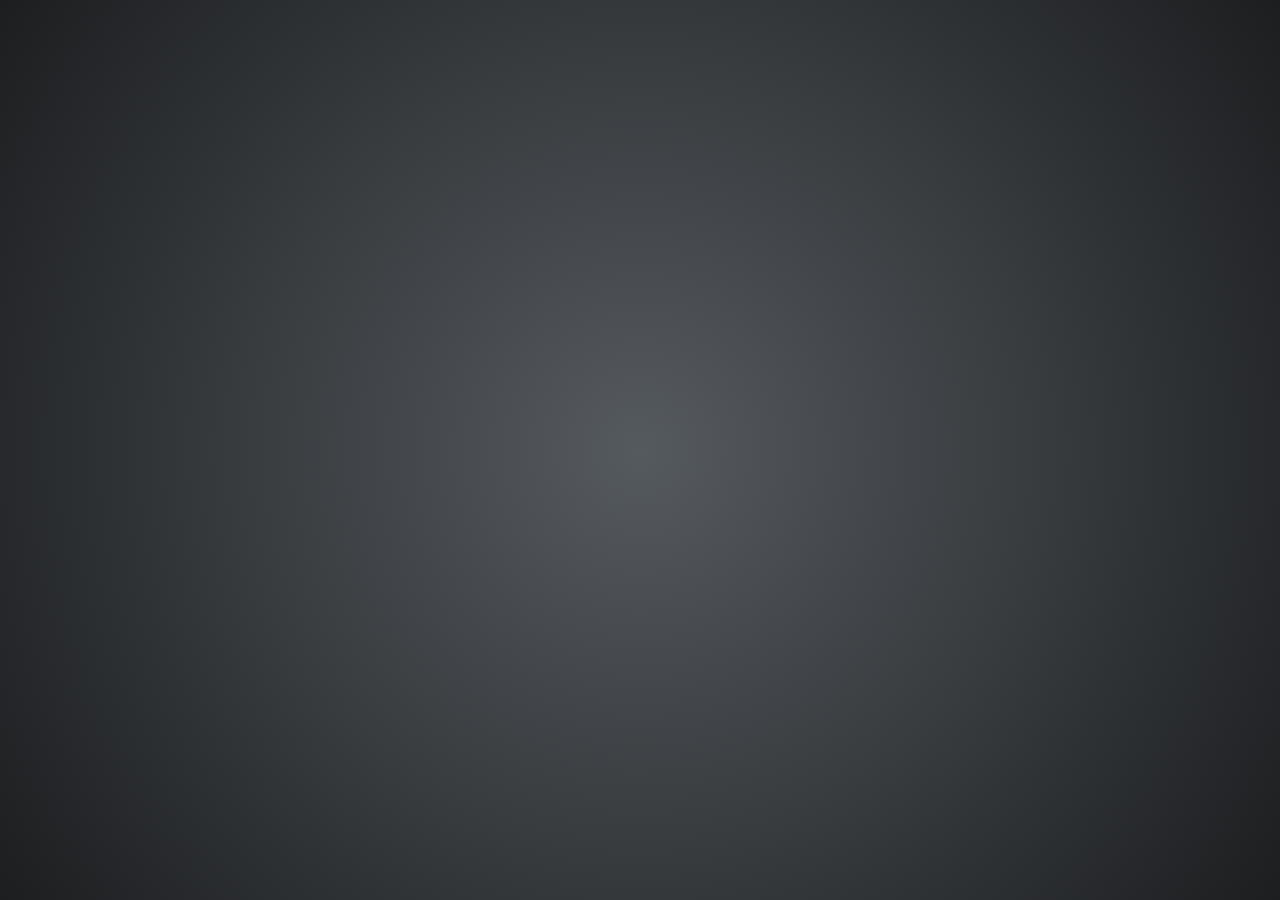
==== reveal.js/index_java.html @ 48ce727b "hands on" ====
<!doctype html>
<html lang="en">

	<head>
		<meta charset="utf-8">

		<title>reveal.js - The HTML Presentation Framework</title>

		<meta name="description" content="A framework for easily creating beautiful presentations using HTML">
		<meta name="author" content="Hakim El Hattab">

		<meta name="apple-mobile-web-app-capable" content="yes" />
		<meta name="apple-mobile-web-app-status-bar-style" content="black-translucent" />

		<meta name="viewport" content="width=device-width, initial-scale=1.0, maximum-scale=1.0, user-scalable=no, minimal-ui">

		<link rel="stylesheet" href="css/reveal.css">
		<link rel="stylesheet" href="css/theme/league.css" id="theme">

		<!-- Code syntax highlighting -->
		<link rel="stylesheet" href="lib/css/zenburn.css">

		<!-- Printing and PDF exports -->
		<script>
			var link = document.createElement( 'link' );
			link.rel = 'stylesheet';
			link.type = 'text/css';
			link.href = window.location.search.match( /print-pdf/gi ) ? 'css/print/pdf.css' : 'css/print/paper.css';
			document.getElementsByTagName( 'head' )[0].appendChild( link );
		</script>

		<!--[if lt IE 9]>
		<script src="lib/js/html5shiv.js"></script>
		<![endif]-->
	</head>

	<body>

		<div class="reveal">

			<!-- Any section element inside of this container is displayed as a slide -->
			<div class="slides">
				<section data-background="img/u7EGEeEmpR43e.gif">
                    <br />
                    <br />
                    <br />
                    <br />
                    <br />
                    <br />
                    <br />
                    <br />
					<h1>Hands on Kafka</h1>
                    <h3>Devoxx 2016</h3>
				</section>

				<section>
					<h2>Infrastructure</h2>
					<section data-background="img/lIk6BF7Vj9XcA.gif">
						<p>Préparons nous</p>
					</section>
					<section>
						<p>Copier l'install de Kafka sur votre machine depuis la clé fournie.</p>
					</section>
					<section>
						<p>Par la suite, les commandes exécutées supposent que vous êtes avec un terminal dans ce répertoire.</p>
					</section>
					<section>
						<p>Pensez à démarrer 5 à 6 sessions de terminal dans ce répertoire.</p>
					</section>
				</section>

				<section>
					<h2>Zookeeper</h2>
                    <section data-background="http://metrouk2.files.wordpress.com/2011/03/article-1299702341820-0057fc54000004b0-402932_636x389.jpg"></section>
					<section>
						<p>Zookeeper sert à la coordination de Kafka.</p>
					</section>
					<section>
						<p>Il faut donc le démarrer en premier.</p>
						<p>Pour les besoins de l'atelier, un seul noeud suffit.</p>
					</section>
					<section>
						<h3>Démarrons 1 noeud Zookeeper</h3>
						<pre><code class="hljs" data-trim>./bin/zookeeper-server-start.sh config/zookeeper.properties</code></pre>
					</section>
					<section>
						<h3>Testons</h3>
						<pre><code class="hljs" data-trim>
telnet 127.0.0.1 2181

Trying 127.0.0.1...
Connected to localhost.
Escape character is '^]'.
						</code></pre>
					</section>					
				</section>

				<section>
					<h2 style="color: #0d99a5">Kafka</h2>
                    <section data-background="https://alyoop2.files.wordpress.com/2015/01/kafka-bug.jpg">
                    </section>
					<section>
						<p>Ce sont ces noeuds qui vont gérer le stockage des messages et leur distribution.</p>
					</section>
					<section>
						<h3>Modification de la configuration du serveur</h3>
						<pre><code class="hljs" data-trim>						
//Changez la configuration par défaut avec 4 partitions
vi config/server.properties
...
num.partitions=4
...
						</code></pre>
					</section>
					<section>
						<h3>Création de deux fichiers de configuration</h3>
						<pre><code class="hljs" data-trim>
//Copiez le fichier dans deux fichiers séparés, un par broker
cp config/server.properties config/server-1.properties
cp config/server.properties config/server-2.properties
						</code></pre>
					</section>
					<section>
						<h3>Configuration du noeud 1</h3>
						<p>server-1.properties</p>
						<pre><code class="hljs" data-trim>
// Éditez le fichier config/server-1.properties pour changer son id,
// son port et son répertoire de travail
vi config/server-1.properties
...
broker.id=1
...
listeners=PLAINTEXT://:9092
...
log.dirs=/tmp/kafka-logs-1
...
zookeeper.connect=localhost:2181
...
						</code></pre>
					</section>
					<section>
						<h3>Configuration du noeud 2</h3>
						<p>server-2.properties</p>
						<pre><code class="hljs" data-trim>
//Éditez le fichier config/server-2.properties pour changer son id,
//son port et son répertoire de travail
vi config/server-2.properties
...
broker.id=2
...
listeners=PLAINTEXT://:9093
...
log.dirs=/tmp/kafka-logs-2
...
zookeeper.connect=localhost:2181
...
						</code></pre>
					</section>
					<section>
						<h3>Démarrons les deux noeuds</h3>
						<pre><code class="hljs" data-trim>
//Broker 1
//Lancez le noeud
./bin/kafka-server-start.sh config/server-1.properties
							
...

//Broker 2
//Lancez le noeud
./bin/kafka-server-start.sh config/server-2.properties
						</code></pre>
					</section>
					<section>
						<h3>Testons</h3>
						<pre><code class="hljs" data-trim>
//Connectez vous à Zookeper
./bin/zookeeper-shell.sh 127.0.0.1:2181

//Vérifiez les ids des brokers
ls /brokers/ids

//Vérifiez le port du broker1
get /brokers/ids/1

//Vérifiez le port du broker2
get /brokers/ids/2
						</code></pre>
					</section>
				</section>

				<section>
					<h2>Kafka CLI</h2>
                    <section data-background="https://i.imgur.com/hw9cmbg.png"></section>
					<section>
						<p>Nous allons créer un topic pour cet atelier. Il sera répliqué deux fois avec 4 partitions.</p>
					</section>
					<section>
						<h3>Création du topic 'devoxx'</h3>
						<pre><code class="hljs" data-trim>
./bin/kafka-topics.sh --create --topic devoxx \
--partition 4 --replication-factor 2 --zookeeper 127.0.0.1:2181
						</code></pre>
					</section>
					<section>
						<p>Vous remarquerez que nous ne discutons pas directement avec Kafka mais seulement avec Zookeeper.</p>
						<p>Kafka est par nature distribué, chaque broker surveille Zookeeper. L'ensemble se coordonne ensuite pour avec un état cohérent.</p>
					</section>
					<section>
						<h3>Vérification</h3>
						<pre><code class="hljs" data-trim>
./bin/kafka-topics.sh --describe  --topic devoxx --zookeeper 127.0.0.1:2181

Topic:devoxx  PartitionCount:4  ReplicationFactor:2 Configs:
  Topic: devoxx	Partition: 0  Leader: 1	Replicas: 1,2  Isr: 1,2
  Topic: devoxx	Partition: 1  Leader: 2	Replicas: 2,1  Isr: 2,1
  Topic: devoxx	Partition: 2  Leader: 1	Replicas: 1,2  Isr: 1,2
  Topic: devoxx	Partition: 3  Leader: 2	Replicas: 2,1  Isr: 2,1
						</code></pre>
						<p>Dans ce cas, les partitions 0 et 2 sont gérées par le broker 1, 1 et 3 par le broker 2.</p>
						<p>Toutes les partitions ont des replicas "In sync" dans les deux brokers.</p>
					</section>
					<section>
						<h3>Lancement d'un consommateur</h3>
						<pre><code class="hljs" data-trim>
./bin/kafka-console-consumer.sh --topic devoxx --zookeeper 127.0.0.1:2181
						</code></pre>
						<p>Rien ne se passe pour l'instant car il n'y a pas de production de données.</p>
					</section>
                    <section>
                        <h3>Lancement d'un producteur</h3>
						<pre><code class="hljs" data-trim>
./bin/kafka-console-producer.sh --topic devoxx --broker-list 127.0.0.1:9092,127.0.0.1:9093
                        </code></pre>
                        <p>Vous remarquerez cette fois que nous avons donné en paramètre la liste des brokers et pas de zookeeper.</p>
                    </section>
                    <section>
                        <p>Saississez des messages séparés par ENTER. Ils doivent apparaître dans la session du consommateur.</p>
                    </section>
                    <section>
                        <h3>Stockage des données</h3>
                        <pre><code class="hljs" data-trim>
ls -l /tmp/kafka-logs-1 /tmp/kafka-logs-2
                            
/tmp/kafka-logs-1:
total 16
.
..
devoxx-0
devoxx-1
devoxx-2
devoxx-3

/tmp/kafka-logs-2:
total 16
.
..
devoxx-0
devoxx-1
devoxx-2
devoxx-3
                        </code></pre>
                    </section>
                    <section>
                        <h3>Stockage des données</h3>
                        <pre><code class="hljs" data-trim>
ls -l /tmp/kafka-logs-*/devoxx-*/*
                            
/tmp/kafka-logs-1/devoxx-1/00000000000000000000.index
/tmp/kafka-logs-1/devoxx-1/00000000000000000000.log
/tmp/kafka-logs-1/devoxx-3/00000000000000000000.index
/tmp/kafka-logs-1/devoxx-3/00000000000000000000.log
/tmp/kafka-logs-2/devoxx-0/00000000000000000000.index
/tmp/kafka-logs-2/devoxx-0/00000000000000000000.log
/tmp/kafka-logs-2/devoxx-2/00000000000000000000.index
/tmp/kafka-logs-2/devoxx-2/00000000000000000000.log
                        </code></pre>
                        <p>Dans chaque partition, un fichier a été créé pour indexer les données et les stocker.</p>
                    </section>
                    <section>
                        <pre><code class="hljs" data-trim>
cat /tmp/kafka-logs-*/devoxx-*/*.log
p_N����Bonjour devoxxp_N����Bonjour devoxxp_N����Bonjour devoxx�������phae�[^<����ahize%
                        </code></pre>
                        <p>Enfin, à l'intérieur des fichiers .log (segments) se trouvent les messages.</p>
                    </section>
				</section>
                
                <section>
                    <h2>STEP_1</h2>
                    <h3>Codons un producteur</h3>
                    <section data-background="http://i.giphy.com/ZPFQVis9WAAcE.gif"></section>
                    <section>
                        <p>Nous allons maintenant créer un producteur de données avec du code et l'API 0.9.1.X de Kafka.</p>
                    </section>
                    <section>
                        <p>Écrire dans Kafka consiste à :
                            <ol>
                            <li>Configurer et instancier un <i>KafkaProducer</i></li>
                            <li>Créer des messages de type <i>ProducerRecord</i></li>
                            <li>Les envoyer à l'aide du <i>KafkaProducer</i> dans le topic Kafka</li>
                            </ol>
                        </p>
                    </section>
                    <section>
                        <p>Pour se faire, vous allez devoir suivre les 4 TODOs de la classes <i>fr.xebia.devoxx.kafka.JavaProducer</i> en suivant les étapes décrites si dessous.</p>
                        <p>Cette classe est une classe exécutable que vous pouvez lancer depuis Eclipse ou IntelliJ.</p>
                    </section>
                </section>
                
                
                <section data-background-video="http://i.imgur.com/zNJ4r1g.gifv">
                    <h2>STEP_1_1</h2>
                    <h3>Instanciation d'un KafkaProducer</h3>
                    <section></section>
                    <section>
                        <p>Instancier un <i>org.apache.kafka.clients.producer.KafkaProducer&lt;K, V&gt;</i> dans la méthode <i>createKafkaProducer</i>.</p>
                    </section>
                    <section>
                        <p>Un producer a besoin d'une Map de propriétés</p>
                    </section>
                    <section>
                        <p>Les 3 propriétés obligatoires sont : </p>
                    </section>
                    <section>
                        <p><i>bootstrap.servers</i></p>
                        <p>Liste de host:port, séparés par des virgules, pour se connecter aux brokers Kafka. Pas besoin, de mettre la liste complète des brokers. Néanmoins c'est une bonne pratique d'en mettre au moins deux pour que votre producer soit tolérant à la panne d'un broker.</p>
                    </section>
                    <section>                        
                        <p><i>key.serializer</i> / <i>value.serializer</i></p>
                        <p>Les brokers Kafka manipulent les clés et valeurs des messages sous forme de byte arrays.</p>
                        <p>Mettre comme valeur le nom complet d'un classe qui implémente l'interface <i>org.apache.kafka.common.serialization.Serializer</i>.<p>
                    </section>
                    <section>
                        <p>Le producer utilisera cette classe pour "serialiser" les objets java des clés et valeurs des messages sous forme de byte arrays.</p>
                        <p>Dans cet exercice nous manipulerons des messages avec des clés et des valeurs de types String.</p>
                        <p>N.B. : key.serializer est obligatoire même si on envoie des messages sans clés.</p>
                    </section>
                    <section>
                        <h4>Implémentez la section 1_1</h4>
                    </section>
                    <section>
                        <h4>Solution</h4>
                    </section>
                    <section>
                        <pre><code class="hljs" data-trim>
Map&lt;String, Object&gt; props = new HashMap&lt;&gt;();
props.put("bootstrap.servers", "localhost:9092,localhost:9093");
props.put("value.serializer", "org.apache.kafka.common.serialization.StringSerializer");
props.put("key.serializer", "org.apache.kafka.common.serialization.StringSerializer");

return new KafkaProducer&lt;&gt;(props);
                        </code></pre>
                    </section>
                </section>
                
                
                <section>
                    <h2>STEP_1_2</h2>
                    <h3>Écriture dans le topic</h3>
                    <section></section>
                    <section>
                        <p>Explorez l'API de <i>KafkaProducer</i> et <i>ProducerRecord</i> et envoyez un message (<i>ProducerRecord&lt;K, V&gt;</i>) sur le topic <i>devoxx</i>.</p>
                    </section>
                    <section>
                        <p>Vous trouverez une méthode <i>produceData</i> qui produit un message avec le timestamp + la charge moyenne de votre machine.</p>
                    </section>
                    <section>
                        <p>Dans la boucle infinie de la méthode <i>main</i> du JavaProducer : créer un <i>ProducerRecord&lt;String, String&gt;</i> possédant uniquement une valeur (pas de clé) générée à l'aide de la méthode <i>produceData</i></p>
                        <p>Appeler ensuite la méthode <i>fireAndForget</i> en passant en paramètres le <i>KafkaProducer</i> et le <i>ProducerRecord</i>.</p>
                    </section>
                    <section>
                        <p>Dans la méthode <i>fireAndForget</i> du JavaProducer : envoyer le message aux brokers Kafka de manière asynchrone et sans callback.</p>
                    </section>
                    <section>
                        <h4>Implémentez la section 1_2</h4>
                    </section>
                    <section>
                        <h4>Solution</h4>
                    </section>
                    <section>
                        <pre><code class="hljs" data-trim>
public static void main(String[] args) throws ExecutionException, InterruptedException {
    // instanciation du KafkaProducer
    KafkaProducer&lt;String, String&gt; producer = createKafkaProducer();

    // écriture
    while (true) {
        // TODO 1_2
        String message = produceData();
        ProducerRecord&lt;String, String&gt; record = new ProducerRecord<>("devoxx", message);
        fireAndForget(producer, record);
        Thread.sleep(1000);
    }
}</code></pre>
                    </section>
                    <section>
                        <pre><code class="hljs" data-trim>
private static void fireAndForget(KafkaProducer&lt;String, String&gt; producer, ProducerRecord&lt;String, String&gt; record) {
    // TODO 1_2
    try {
        producer.send(record);
    } catch (Exception e) {
        // only catch exception before sending message
        e.printStackTrace();
    }
}</code></pre>
                    </section>
                    <section>
                        <p>Vous pouvez lancer la classe JavaProducer</p>
                    </section>
                    <section>
                        <p>Vérifier que le kafka-console-consumer lancé dans l'exercice précédent reçoit bien les messages envoyés par notre JavaProducer</p>
                        <pre><code class="hljs" data-trim>
2015-10-20T16:11:17.412Z: avg_load: 2.81005859375
2015-10-20T16:11:18.934Z: avg_load: 2.81005859375
2015-10-20T16:11:19.939Z: avg_load: 2.81005859375
2015-10-20T16:11:20.946Z: avg_load: 2.6650390625
2015-10-20T16:11:21.951Z: avg_load: 2.6650390625
                        </code></pre>
                    </section>
                    <section>
                        <p>Dans la boucle infinie de la méthode <i>main</i>, <i>Thread.sleep(1000)</i> est juste là pour ne pas saturer le système. Essayer de changer sa valeur pour voir la différence sur la charge sur votre système.</p>
                    </section>
                </section>

                <section>
                    <h2>STEP_1_3</h2>
                    <h3>Écriture synchrone</h3>
                    <section></section>
                    <section>
                        <p>La méthode send du <i>KafkaProducer</i> renvoit une Future</p>
                    </section>
                    <section>
                        <p>Dans la boucle infinie de la méthode <i>main</i> du JavaProducer : Modifier l'appel à <i>fireAndForget</i> par un appel à <i>sendSynchronously</i></p>
                    </section>
                    <section>
                        <p>Dans la méthode <i>sendSynchronously</i> du JavaProducer : envoyer le message aux brokers Kafka de manière synchrone en bloquant sur la future à l'aide de la méthode <i>get()</i>.</p>
                    </section>
                    <section>
                        <h4>Implémentez la section 1_3</h4>
                    </section>
                    <section>
                        <h4>Solution</h4>
                    </section>
                    <section>
                        <pre><code class="hljs" data-trim>
private static void sendSynchronously(KafkaProducer&lt;String, String&gt; producer, ProducerRecord&lt;String, String&gt; record) {
    // TODO 1_3
    try {
        producer.send(record).get();
    } catch (Exception e) {
        // catch all exceptions
        e.printStackTrace();
    }
}</code></pre>
                    </section>
                </section>

                <section>
                    <h2>STEP_1_4</h2>
                    <h3>Écriture asynchrone</h3>
                    <section></section>
                    <section>
                        <p>Il est possible d'envoyer des messages auxx brokers Kafka de manière asynchrone et d'impléménter une méthode de callback qui sera appelée lorsque les brokers Kafka se seront acquitté de l'écriture du message.</p>
                    </section>
                    <section>
                        <p>Dans la boucle infinie de la méthode <i>main</i> du <i>JavaProducer</i> : Modifier l'appel à <i>sendSynchronously</i> par un appel à <i>sendAsynchronously</i></p>
                    </section>
                    <section>
                        <p>Ecrire une classe <i>DemoProducerCallback</i> qui implémente l'interface <i>org.apache.kafka.clients.producer.Callback</i>.</p>
                    </section>
                    <section>
                        <p>Dans cette classe vous devrez implémenter la méthode <i>onCompletion</i> qui possède deux arguments : </p>
                        <p><i>RecordMetadata recordMetadata</i> qui renvoie des informations sur le message en cas de succès</p>
                        <p><i>Exception e</i> qui sera non null en cas d'erreur</p>
                    </section>
                    <section>
                        <p>Afficher simplement la stacktrace en cas d'erreur</p>
                        <p>Afficher dans la console les informations que vous jugerez pertinentes en cas de succès (offset, partition, topic...)</p>
                    </section>
                    <section>
                        <p>Dans la méthode <i>sendAsynchronously</i> du <i>JavaProducer</i> : envoyer le message aux brokers Kafka de manière asynchrone en passant en paramètre une instance de <i>DemoProducerCallback</i>.</p>
                    </section>
                    <section>
                        <h4>Implémentez la section 1_4</h4>
                    </section>
                    <section>
                        <h4>Solution</h4>
                    </section>
                    <section>
                        <pre><code class="hljs" data-trim>
// TODO 1_4
private static class DemoProducerCallback implements Callback {
    @Override
    public void onCompletion(RecordMetadata recordMetadata, Exception e) {
        if (e != null) {
            // catch message send
            e.printStackTrace();
        } else if (recordMetadata != null) {
            System.out.printf("message %d sent to partition %d of topic %s%n",
            recordMetadata.offset(), recordMetadata.partition(), recordMetadata.topic());
        }
    }
}</code></pre>
                    </section>
                    <section>
                        <pre><code class="hljs" data-trim>
private static void sendAsynchronously(KafkaProducer&lt;String, String&gt; producer, ProducerRecord&lt;String, String&gt; record) {
    // TODO 1_4
    try {
        producer.send(record, new DemoProducerCallback());
    } catch (Exception e) {
        // only catch exception before sending message
        e.printStackTrace();
    }
}</code></pre>
                    </section>
                    <section>
                        <h4>OU</h4>
                    </section>
                    <section>
                        <pre><code class="hljs" data-trim>
private static void sendAsynchronously(KafkaProducer&lt;String, String&gt; producer, ProducerRecord&lt;String, String&gt; record) {
    // TODO 1_4
    producer.send(record,
    (recordMetadata, e) -> {
        if (e != null) {
            e.printStackTrace();
        } else {
            System.out.printf("message %d sent to partition %d of topic %s%n",
            recordMetadata.offset(), recordMetadata.partition(), recordMetadata.topic());
        }
    });
}</code></pre>
                    </section>
                </section>

                
                
                
                <section>
                    <h2>STEP_2</h2>
                    <h3>Codons un consommateur</h3>
                    <section data-background="http://i.giphy.com/SFRhYgSElTfvG.gif"></section>
                    <section>
                        <p>En suivant la même démarche, nous allons coder un consommateur Kafka à l'aide de la nouvelle API introduite avec la version 0.9.</p>
                    </section>
                    <section>
                        <p>Cette fois, nous allons travailler sur la classe <i>fr.xebia.devoxx.kafka.JavaConsumer</i>.</p>
                    </section>
                    <section>
                        <p>Lire avec ce consommateur depuis Kafka consiste à :
                        <ol>
                            <li>Configurer et instancier un <i>KafkaConsumer</i></li>
                            <li>Abonner ce producer à un(ou des) topic(s)</li>
                            <li>Obtenir des messages de type <i>ConsumerRecords</i> de ce topic</li>
                            <li>Persister les offsets des partitions du topic consommées</li>
                        </ol>
                        </p>
                    </section>
                    <section>
                        <p>Pour se faire, vous allez devoir suivre les 6 TODOs de la classes <i>fr.xebia.devoxx.kafka.JavaConsumer</i> en suivant les étapes décrites si dessous.</p>
                        <p>Cette classe est une classe exécutable que vous pouvez lancer depuis Eclipse ou IntelliJ.</p>
                    </section>
                </section>
                
                
                <section>
                    <h2>STEP_2_1</h2>
                    <h3>Instanciation d'un KafkaConsumer</h3>
                    <section></section>
                    <section>
                        <p>Instancier un <i>org.apache.kafka.clients.consumer.KafkaConsumer&lt;K, V&gt;</i> dans la méthode <i>createKafkaConsumer</i>.</p>
                    </section>
                    <section>
                        <p>Un consumer a besoin d'une Map de propriétés</p>
                    </section>
                    <section>
                        <p>Les 4 propriétés obligatoires sont : </p>
                    </section>
                    <section>
                        <p><i>bootstrap.servers</i></p>
                        <p>Liste de host:port, séparés par des virgules, pour se connecter aux brokers Kafka. Pas besoin, de mettre la liste complète des brokers. Néanmoins c'est une bonne pratique d'en mettre au moins deux pour que votre producer soit tolérant à la panne d'un broker.</p>

                        <p><i>group.id</i></p>
                        <p>L'identifiant du groupe de consommation auquel appartient ce consumer. Mettre une string arbitraire.</p>
                    </section>
                    <section>
                        <p><i>key.deserializer</i> / <i>value.deserializer</i></p>
                        <p>Les brokers Kafka manipulent les clés et valeurs des messages sous forme de byte arrays.</p>
                        <p>Mettre comme valeur le nom complet d'un classe qui implémente l'interface <i>org.apache.kafka.common.serialization.Deserializer</i>.<p>
                    </section>
                    <section>
                        <p>Le consumer utilisera cette classe pour "deserialiser" les byte arrays des clés et valeurs des messages en objets java.</p>
                        <p>Dans cet exercice nous manipulerons des messages avec des clés et des valeurs de types String.</p>
                    </section>
                    <section>
                        <h4>Implémentez la section 2_1</h4>
                    </section>
                    <section>
                        <h4>Solution</h4>
                    </section>
                    <section>
                        <pre><code class="hljs" data-trim>
private static KafkaConsumer&lt;String, String&gt; createKafkaConsumer() {
    // TODO 2_1
    Map&lt;String, Object&gt; props = new HashMap<>();
    // required properties


    props.put("bootstrap.servers", "localhost:9092,localhost:9093");
    props.put("group.id", "whatever");
    props.put("key.deserializer", "org.apache.kafka.common.serialization.StringDeserializer");
    props.put("value.deserializer", "org.apache.kafka.common.serialization.StringDeserializer");

    return new KafkaConsumer<>(props);
}</code></pre>
                    </section>
                </section>
                
                
                <section>
                    <h2>STEP_2_2</h2>
                    <h3>Abonnement au topic et consommation</h3>
                    <section></section>
                    <section>
                        <p>Juste avant la boucle infinie de la méthode <i>main</i></p>
                        <p>Abonner le consumer au topic devoxx à l'aide de la méthode <i>subcribe</i>.</p>
                    </section>
                    <section>
                        <p>Dans la boucle infinie : </p>
                        <p>Récupérer les messages du topic devoxx à l'aide la méthode <i>poll</i>.</p>
                    </section>
                    <section>
                        <p>poll() retourne une collection de <i>ConsumerRecord</i>.</p>
                        <p>Chaque record contient le topic du message, la partition d'où provient le message, l'offset du message dans cette partition, et bien sur la clé et la valeur du message.</p>
                        <p>Itérer sur ces messages pour les afficher à l'aide de la méthode <i>display</i> codée pour vous.</p>
                    </section>
                    <section>
                        <p>poll() prend en paramètre un en entier représentant un timeout en millisecondes.</p>
                        <p>Ceci indique le temps maximum qu'il faudra à l'appel à cette méthode pour renvoyer un résultat, avec ou sans données.</p>
                    </section>
                    <section>
                        <h4>Implémentez la section 2_2</h4>
                    </section>
                    <section>
                        <h4>Solution</h4>
                    </section>
                    <section>
                        <pre><code class="hljs" data-trim>
public static void main(String[] args) {
    //configuration d'un consumer
    KafkaConsumer&lt;String, String&gt; consumer = createKafkaConsumer();

    // TODO 2_2
    consumer.subscribe(Collections.singletonList("devoxx"));
    try {
        while (true) {
            ConsumerRecords&lt;String, String&gt; consumerRecords = consumer.poll(100);
            for (ConsumerRecord&lt;String, String&gt; consumerRecord : consumerRecords) {
                display(consumerRecord);
            }
        }
    } finally {
        consumer.close();
    }
}</code></pre>
                    </section>
                </section>


                <section>
                    <h2>STEP_2_3</h2>
                    <h3>Auto commit</h3>
                    <section></section>
                    <section>
                        <p>Par defaut un KafkaConsumer va commiter automatiquement les offsets des messages pour chaque partitions consommées</p>
                    </section>
                    <section>
                        <p>Ajouter au properties utilisées lors de la création du KafkaConsumer</p>
                        <p><i>enable.auto.commit</i></p>
                        <p>Indique si le consumer va commiter automatiquement les offsets des messages</p>
                        <p>true par défaut</p>
                    </section>
                    <section>
                        <p><i>auto.commit.interval.ms</i></p>
                        <p>La fréquence de commit en millisecondes. Si auto commit est à true</p>
                        <p>5000 par défaut</p>
                    </section>
                    <section>
                        <p><i>auto.offset.reset</i></p>
                        <p>
                            Controle le comportement du consumer lorsqu'il commence à lire les messages d'une partition pour laquelle il n'a pas encore commité d'offset :
                        <ul>
                            <li><i>earliest</i> : consomme les messages depuis le début</li>
                            <li><i>latest</i> : consomme uniquement les nouveaux messages</li>
                            <li><i>none</i> : exception si il n'y pas d'offset commité pour ce groupe de consommation</li>
                        </ul>
                        </p>
                    </section>
                    <section>
                        <h4>Solution</h4>
                    </section>
                    <section>
                        <pre><code class="hljs" data-trim>
private static KafkaConsumer&lt;String, String&gt; createKafkaConsumer() {
    // TODO 2_1
    Map&lt;String, Object&gt; props = new HashMap<>();
    // required properties


    props.put("bootstrap.servers", "localhost:9092,localhost:9093");
    props.put("group.id", "test2");
    props.put("key.deserializer", "org.apache.kafka.common.serialization.StringDeserializer");
    props.put("value.deserializer", "org.apache.kafka.common.serialization.StringDeserializer");

    // optional properties

    // This parameter controls whether the consumer will commit offsets automatically
    props.put("enable.auto.commit", "true");

    // The frequency in milliseconds that the consumer offsets are auto-committed to Kafka if enable.auto.commit is set to true.
    props.put("auto.commit.interval.ms", "5000");

    // This property controls the behavior of the consumer when it starts reading a partition
    // for which it doesn’t have a committed offset or if the committed offset it has is invalid
    // earliest : automatically reset the offset to the earliest offset
    // latest : automatically reset the offset to the latest offset
    // none : throw exception to the consumer if no previous offset is found for the consumer's group
    props.put("auto.offset.reset", "latest");

    // Will be used by the brokers to identify messages sent from the client. It is used in logging, metrics and for quotas.
    props.put("client.id", "");

    return new KafkaConsumer<>(props);
}</code></pre>
                    </section>
                    <section>
                        <p>À ce stage, vous pouvez lancer la classe <i>fr.xebia.devoxx.kafka.JavaConsumer</i> et voir les messages envoyés par le producer.</p>
                        <p>Vous pouvez donc fermer le consommateur en CLI.</p>
                    </section>
                    <section>
                        <p>Kafka agit comme un broker de messages.</p>
                        <p>Arrêtez le consommateur quelques secondes, relancer le, vous verrez alors que le consommateur reprend depuis le dernier offest commité.</p>
                    </section>
                </section>

                <section>
                    <h2>STEP_2_4</h2>
                    <h3>Commit manuel synchrone</h3>
                    <section></section>
                    <section>
                        <p>Modifier la properties enable.auto.commit à false</p>
                    </section>
                    <section>
                        <p>Dans la boucle infinie, après l'affichage des messages renvoyés par la méthode <i>poll</i> :</p>
                        <p>appler la méthode <i>manualCommit</i></p>
                    </section>
                    <section>
                        <p>Dans la méthode <i>manualCommit</i></p>
                        <p>Commiter les offsets des partitions consommées de manière synchrone en appelant la méthode <i>commitSync</i> du consumer.</p>
                    </section>
                    <section>
                        <h4>Implémentez la section 2_4</h4>
                    </section>
                    <section>
                        <h4>Solution</h4>
                    </section>
                    <section>
                        <pre><code class="hljs" data-trim>
private static void manualCommit(KafkaConsumer&lt;String, String&gt; consumer) {
    // TODO 2_4
    try {
        consumer.commitSync();
    } catch (CommitFailedException e) {
        e.printStackTrace();
    }
}</code></pre>
                    </section>
                </section>

                <section>
                    <h2>STEP_2_5</h2>
                    <h3>Commit manuel asynchrone</h3>
                    <section></section>
                    <section>
                        <p>Dans la boucle infinie, après l'affichage des messages renvoyés par la méthode <i>poll</i> :</p>
                        <p>appler la méthode <i>manualAsynchronousCommit</i></p>
                    </section>
                    <section>
                        <p>Dans la méthode <i>manualAsynchronousCommit</i></p>
                        <p>Commiter les offsets des partitions consommées de manière asynchrone en appelant la méthode <i>commitAsync</i> du consumer.</p>
                    </section>
                    <section>
                        <p>Passer en paramètre de la méthode <i>commitAsync</i> une lambda implémentant l'inteface <i>org.apache.kafka.clients.consumer.OffsetCommitCallback</i></p>
                    </section>
                    <section>
                        <p>Dans cette classe/lambda vous devrez implémenter la méthode <i>onComplete</i> qui possède deux arguments : </p>
                        <p><i>Map&lt;TopicPartition, OffsetAndMetadata&gt; offsets</i> qui renvoie des informations sur les offsets par partition en cas de succès</p>
                        <p><i>Exception e</i> qui sera non null en cas d'erreur</p>
                    </section>
                    <section>
                        <p>Afficher simplement la stacktrace en cas d'erreur</p>
                        <p>Afficher dans la console les informations que vous jugerez pertinentes en cas de succès (offset, partition, topic...)</p>
                    </section>
                    <section>
                        <h4>Implémentez la section 2_5</h4>
                    </section>
                    <section>
                        <h4>Solution</h4>
                    </section>
                    <section>
                        <pre><code class="hljs" data-trim>
private static void manualAsynchronousCommit(KafkaConsumer&lt;String, String&gt; consumer) {
    // TODO 2_5
    consumer.commitAsync((offsets, exception) -> {
        if (exception != null) {
            exception.printStackTrace();
        } else if (offsets != null) {
            offsets.entrySet().stream().forEach(
                entry -> {
                    TopicPartition topicPartition = entry.getKey();
                    OffsetAndMetadata offsetAndMetadata = entry.getValue();
                    System.out.printf("commited offset %d for partition %d of topic %s%n",
                    offsetAndMetadata.offset(), topicPartition.partition(), topicPartition.topic());
                }
            );
        }
    });
}</code></pre>
                    </section>
                </section>

                <section>
                    <h2>STEP_2_6</h2>
                    <h3>Consumer Group Rebalance</h3>
                    <section></section>
                    <section>
                        <p>Il est possible de passer un argument supplémentaire à la méthode <i>subscribe</i> du consumer pour executer du code lorqu'un consumer se voit assigner ou revoquer une partition</p>
                    </section>
                    <section>
                        <p>Créer une classe statique privée dans <i>JavaConsumer</i> implémentant l'interface <i>org.apache.kafka.clients.consumer.ConsumerRebalanceListener</i></p>
                        <p>Dans la méthode <i>onPartitionsAssigned</i> afficher dans la console les partitions assignées</p>
                        <p>Dans la méthode <i>onPartitionsRevoked</i> afficher dans la console les partitions revoquées</p>
                    </section>
                    <section>
                        <p>Modifier l'appel à la méthode <i>subscribe</i> dans le <i>main</i> pour passer en second argument une instance de cette classe.</p>
                    </section>
                    <section>
                        <h4>Implémentez la section 2_6</h4>
                    </section>
                    <section>
                        <h4>Solution</h4>
                    </section>
                    <section>
                        <pre><code class="hljs" data-trim>
// TODO 2_6
private static class HandleRebalance implements ConsumerRebalanceListener {
    public void onPartitionsAssigned(Collection&lt;TopicPartition&gt; partitions) {
        partitions.stream().forEach(
            topicPartition ->
            System.out.printf("Assigned partition %d of topic %s%n",
            topicPartition.partition(), topicPartition.topic())
        );
    }

    public void onPartitionsRevoked(Collection&lt;TopicPartition&gt; partitions) {
        partitions.stream().forEach(
            topicPartition ->
            System.out.printf("Revoked partition %d of topic %s%n",
            topicPartition.partition(), topicPartition.topic())
        );
    }
}</code></pre>
                    </section>
                    <section>
                        <p>Lancer un consumer -> il se voit attribuer les 4 partitions du topic</p>
                    </section>
                    <section>
                        <p>Lancer un deuxième consumer -> chacun des consumers consomment deux partitions du topic</p>
                    </section>
                    <section>
                        <p>Lancer un troisième consumer -> deux consumers consomment une partition. Le dernier en consomme deux.</p>
                    </section>
                    <section>
                        <p>Lancer un quatrième consumer -> chacun des consumers consomment une partition du topic</p>
                    </section>
                    <section>
                        <p>Lancer un cinquième consumer -> 4 consumers consomment une partition du topic. Le dernier ne fait rien.</p>
                        <p>Le nombre de partition d'un topic determine le parallelisme maximal de consommation!</p>
                    </section>
                    <section>
                        <p>Arreter tous vos consumers</p>
                    </section>
                    <section>
                        <p>Lancer deux consumers : ils consomment chacun deux partitions</p>
                    </section>
                    <section>
                        <p>Arreter un des deux consumers</p>
                        <p>Le consumer restant reprend la consommation des deux partitions consommées par le consumer arrêté...</p>
                        <p>Au bout de 30s par défaut... c'est long</p>
                    </section>
                    <section>
                        <p>C'est dû à la valeur de la property <i>session.timeout.ms</i></p>
                        <p>Elle détermine le temps en millisecondes pendant lequel un consommateur qui a perdu contact avec les brokers Kafka est toujours considérer comme "vivant"</p>
                        <p>Valeur par défaut 30000</p>
                    </section>
                    <section>
                        <p>En appelant la méthode <i>close</i> sur un consumer on libère immédiatement les partitions qui lui été assignées et on provoque un rebalance</p>
                    </section>
                    <section>
                        <p>Copier ce shutdownhook dans la méthode <i>main</i> après la création du consumer</p>
                    </section>
                    <section>
                        <pre><code class="hljs" data-trim>
final Thread mainThread = Thread.currentThread();

Runtime.getRuntime().addShutdownHook(new Thread() {
    public void run() {
        System.out.println("Starting exit...");
        // Note that shutdownhook runs in a separate thread, so the only thing we can safely do to a consumer is wake it up
        consumer.wakeup();
        try {
            mainThread.join();
        } catch (InterruptedException e) {
            e.printStackTrace();
        }
    }
});</code></pre>
                    </section>
                    <section>
                        <p>Ce shutdownhook va provoquer une WakeupException dans notre boucle infinie avant l'arrêt de notre application</p>
                        <p>La clause finally de notre méthode main va appeler la méthode <i>close</i> sur notre consumer</p>
                    </section>
                    <section>
                        <p>Lancer à nouveau deux consumers</p>
                        <p>Stopper un des deux consumers</p>
                        <p>Le rebalance est immédiat!</p>
                    </section>
                </section>

                <section>
                    <h2>STEP_3</h2>
                    <h3>Batch consumer</h3>
                    <section data-background="img/K48x3A2pHglFK.gif"></section>
                    <section>
                        <p>Nous allons coder un consommateur Kafka en mode batch à l'aide de la nouvelle API introduite avec la version 0.9.</p>
                    </section>
                    <section>
                        <p>Cette fois, nous allons travailler sur la classe <i>fr.xebia.devoxx.kafka.BatchConsumer</i>.</p>
                    </section>
                    <section>
                        <p>Créer un job avec ce consommateur depuis Kafka consiste à :
                        <ol>
                            <li>Configurer et instancier un <i>KafkaConsumer</i></li>
                            <li>Assigner les partitions du topic à ce consumer</li>
                            <li>Assigner un offset pour chaque partition consommée</li>
                            <li>Obtenir des messages de type <i>ConsumerRecords</i> des partitions</li>
                        </ol>
                        </p>
                    </section>
                    <section>
                        <p>Pour se faire, vous allez devoir suivre les 4 TODOs de la classes <i>fr.xebia.devoxx.kafka.BatchConsumer</i> en suivant les étapes décrites si dessous.</p>
                        <p>Cette classe est une classe exécutable que vous pouvez lancer depuis Eclipse ou IntelliJ.</p>
                    </section>
                </section>

                <section>
                    <h2>STEP_3_1</h2>
                    <h3>Instanciation d'un KafkaConsumer</h3>
                    <section></section>
                    <section>
                        <p>Instancier un <i>org.apache.kafka.clients.consumer.KafkaConsumer&lt;K, V&gt;</i> dans la méthode <i>createKafkaConsumer</i>.</p>
                    </section>
                    <section>
                        <p>Pas besoin de commiter les offsets ici : mettre la valeur de la property enable.auto.commit à false</p>
                    </section>
                    <section>
                        <h4>Implémentez la section 3_1</h4>
                    </section>
                    <section>
                        <h4>Solution</h4>
                    </section>
                    <section>
                        <pre><code class="hljs" data-trim>
private static KafkaConsumer&lt;String, String&gt; createKafkaConsumer() {
    // TODO 3_1
    Map&lt;String, Object&gt; props = new HashMap<>();
    // required properties

    props.put("bootstrap.servers", "localhost:9092,localhost:9093");
    props.put("key.deserializer", "org.apache.kafka.common.serialization.StringDeserializer");
    props.put("value.deserializer", "org.apache.kafka.common.serialization.StringDeserializer");
    props.put("enable.auto.commit", "false");

    return new KafkaConsumer<>(props);
}</code></pre>
                    </section>
                </section>

                <section>
                    <h2>STEP_3_2</h2>
                    <h3>Assigner les partitions du topic à ce consumer</h3>
                    <section></section>
                    <section>
                        <p>Ici nous utiliserons une seul instance de ce batch consumer</p>
                        <p>Nul besoin de groupe de consommation ou de rebalance</p>
                        <p>Nous allons assigner les partitions consommées par ce job manuellement</p>
                    </section>
                    <section>
                        <p>Dans la methode <i>assignPartitions</i> : récupérer la liste des partitions du topic devoxx à l'aide de la méthode <i>partitionsFor</i> du consumer</p>
                        <p>Transformer cette liste de <i>PartitionInfo</i> en une liste de <i>TopicPartition</i></p>
                        <p>assigne la liste de <i>TopicPartition</i> au consumer à l'aide de la méthode <i>assign</i> </p>
                    </section>
                    <section>
                        <h4>Implémentez la section 3_2</h4>
                    </section>
                    <section>
                        <h4>Solution</h4>
                    </section>
                    <section>
                        <pre><code class="hljs" data-trim>
private static void assignPartitions(KafkaConsumer&lt;String, String&gt; consumer) {
    // TODO 3_2
    List&lt;PartitionInfo&gt; partitionInfos = consumer.partitionsFor("devoxx");
    List&lt;TopicPartition&gt; topicPartitions =  partitionInfos.stream()
    .map(partitionInfo -> new TopicPartition("devoxx", partitionInfo.partition()))
    .collect(Collectors.toList());

    System.out.println(topicPartitions);
    consumer.assign(topicPartitions);
}</code></pre>
                    </section>
                </section>

                <section>
                    <h2>STEP_3_3</h2>
                    <h3>Assigner un offset pour chaque partition consommée</h3>
                    <section></section>
                    <section>
                        <p>Dans la methode <i>seek</i> : assigner aux consumers l'offset du premier message pour chaque partition</p>
                        <p>Chercher la méthode apropriée de l'objet consumer...</p>
                    </section>
                    <section>
                        <h4>Implémentez la section 3_3</h4>
                    </section>
                    <section>
                        <h4>Solution</h4>
                    </section>
                    <section>
                        <pre><code class="hljs" data-trim>
private static void seek(KafkaConsumer&lt;String, String&gt; consumer) {
    // TODO 3_3
    consumer.seekToBeginning();
}</code></pre>
                    </section>
                </section>

                <section>
                    <h2>STEP_3_4</h2>
                    <h3>Consommer les messages</h3>
                    <section></section>
                    <section>
                        <h4>Implémentez la section 3_4</h4>
                    </section>
                    <section>
                        <h4>Solution</h4>
                    </section>
                    <section>
                        <pre><code class="hljs" data-trim>
private static void process(KafkaConsumer&lt;String, String&gt; consumer) {
    // TODO 3_4
    ConsumerRecords&lt;String, String&gt; records = consumer.poll(1000);
    while (!records.isEmpty()) {
        for (ConsumerRecord&lt;String, String&gt; record : records) {
        System.out.printf("topic = %s, partition = %s, offset = %d, customer = %s, country =%s%n",
        record.topic(), record.partition(), record.offset(), record.key(), record.value());
    }
        records = consumer.poll(1000);
    }
}</code></pre>
                    </section>
                    <section>
                        <p>Lancer la class <i>BatchConsumer</i></p>
                        <p>Constater que c'est tout de même assez rapide, même dans des conditions de développement</p>
                    </section>
                </section>

                <section>
                    <h2>STEP_4</h2>
                    <h3>Kafka Connect</h3>
                    <section data-background="img/xTiTnDhp65BN2Ns3Go.gif"></section>
                    <section></section>
                    <section>
                        <p>Kafka Connect permet de créer des connecteurs entre Kafka et des systèmes de données.</p>
                        <p>Il existe dès aujourd'hui un certain nombre de connecteurs développés par la communauté :</p>
                    </section>
                    <section>
                        <p>
                        <ul>
                            <li>HDFS</li>
                            <li>JDBC</li>
                            <li>ElasticSearch</li>
                            <li>Cassandra</li>
                            <li>MySQL</li>
                            <li>...</li>
                            <li>voir : <a href="http://www.confluent.io/developers/connectors">Kafka Connector Hub</a></li>
                        </ul></p>
                        <p>Kafka Connect ne fait qu'un seule chose : envoyer des données depuis ou vers Kafka.</p>
                    </section>
                    <section>
                        <p>Dans la plupart des cas, il ne sera pas nécessaire d'écrire du code spécifique pour envoyer des données vers Kafka</p>
                        <p>Il vous suffira de persister les données crées par votre système dans votre base de données/système de données préféré</p>
                        <p>Et de configurer et lancer le connecteur Kafka aproprié pour envoyer ces données dans un topic Kafka.</p>
                    </section>
                    <section>
                        <p>Nous allons envoyer des donneés vers Kafka depuis un système de données qui sera ici un simple fichier texte.</p>
                    </section>
                    <section>
                        <p>Commencer par créer un nouveau topic devoxx-connect.</p>
                    </section>
                    <section>
                        <h4>Solution</h4>
                    </section>
                    <section>
                        <pre><code class="hljs" data-trim>
./bin/kafka-topics.sh --create --topic devoxx-connect \
--partition 4 --replication-factor 2 --zookeeper 127.0.0.1:2181</code></pre>
                    </section>
                    <section>
                        <p>A la racine de votre installation de Kafka : créer un fichier best-db-ever.txt</p>
                        <p>Puis un deuxième fichier : second-best-db-ever.txt</p>
                    </section>
                    <section>
                        <p>dans un terminal lancer la commande : </p>
                        <p><pre><code class="hljs" data-trim>tail -f second-best-db-ever.txt</code></pre></p>
                    </section>
                    <section>
                        <p>Nous allons lancer le service Kafka Connect en mode standalone avec deux connecteurs</p>
                        <p>Un premier qui va "écouter" les messages envoyés à notre première base de données (les lignes de notre fichier texte) et envoyer ces messages dans le topic devoxx-connect</p>
                        <p>Un deuxième qui va consommer les messages du topic devoxx-connect et les envoyer à notre deuxième base de données (écrire un ligne par message dans le fichier texte)</p>
                    </section>
                    <section>
                        <p>La configuration du service Kafka Connect sera le fichier config/connect-standalone.properties</p>
                        <p>Modifier les valeurs des properties key.converter et value.converter en :</p>
                        <p><pre><code class="hljs" data-trim>org.apache.kafka.connect.storage.StringConverter</code></pre></p>
                    </section>
                    <section>
                        <p>Nous utiliserons le fichier config/connect-file-source.properties pour le premier connecteur</p>
                        <p>Nous utiliserons le fichier config/connect-file-sink.properties pour le second connecteur</p>
                    </section>
                    <section>
                        <p>Modifier les properties de ces fichiers pour lire les données de best-db-ever.txt et les envoyer vers second-best-db-ever.txt en passant par le topic Kafka devoxx-connect</p>
                    </section>
                    <section>
                        <h4>Solution</h4>
                    </section>
                    <section>
                        <p>connect-file-source.properties</p>
                        <p><pre><code class="hljs" data-trim>name=local-file-source
connector.class=org.apache.kafka.connect.file.FileStreamSourceConnector
tasks.max=1
file=best-db-ever.txt
topic=devoxx-connect</code></pre></p>
                    </section>
                    <section>
                        <p>connect-file-sink.properties</p>
                        <p><pre><code class="hljs" data-trim>name=local-file-sink
connector.class=org.apache.kafka.connect.file.FileStreamSinkConnector
tasks.max=1
file=second-best-db-ever.txt
topics=devoxx-connect</code></pre></p>
                    </section>
                    <section>
                        <p>Lancer le service Kafka Connect</p>
                        <p><pre><code class="hljs" data-trim>./bin/connect-standalone.sh config/connect-standalone.properties \
config/connect-file-source.properties config/connect-file-sink.properties</code></pre></p>
                    </section>
                    <section>
                        <p>Ecrire des lignes dans le fichier best-db-ever.txt</p>
                        <p>Elles sont automatiquement répliquées dans le fichier second-best-db-ever.txt!</p>
                    </section>
                    <section>
                        <p>Attention le premier connecteur se base sur le byte offset du fichier texte pour détecter des nouveaux messages.</p>
                        <p>N'ecrire qu'à la fin de votre fichier!</p>
                    </section>
                    <section>
                        <p>Kafka Connect permet ainsi de facilement mettre à disposition le flux de modification d'un système de données
                            à tous les acteurs de votre data center, sans créer de connections point à point entre votre système source et vos sytèmes cibles.</p>
                    </section>
                </section>

                <section>
                    <h2>STEP_5</h2>
                    <h3>Kafka Streams</h3>
                    <section data-background="img/YotKRfokBujGE.gif"></section>
                    <section></section>
                    <section>
                        <p>Nouveauté de la version 0.10.0.0 de Kafka</p>
                        <p>Kafka Streams est une librairie permettant d'analyser et de transformer les flux de données persistées dans Kafka</p>
                    </section>
                    <section>
                        <p>Simple et legère cette librairie vous permet de facilement créer un job de stream processing sans sortir l'artillerie lourde de type Spark ou Storm...</p>
                        <p>Seule contrainte : elle ne sait lire/ecrire des données que depuis et vers Kafka</p>
                    </section>
                    <section>
                        <p>Commençons par créer un stream processing très simple qui va légerement modifier nos messages provenant de notre base de données crée dans l'exercice précedent</p>
                        <p>Cette fois, nous allons travailler sur la classe <i>fr.xebia.devoxx.kafka.SimpleKafkaStream</i>.</p>
                    </section>
                </section>

                <section>
                    <h2>STEP_5_1</h2>
                    <h3>Créer un KStreamBuilder</h3>
                    <section></section>
                    <section><p>Créer simplement une instance de <i>org.apache.kafka.streams.kstream.KStreamBuilder</i></p></section>
                    <section>
                        <h4>Implémentez la section 5_1</h4>
                    </section>
                    <section>
                        <h4>Solution</h4>
                    </section>
                    <section>
                        <pre><code class="hljs" data-trim>KStreamBuilder kStreamBuilder = new KStreamBuilder();</code></pre>
                    </section>
                </section>

                <section>
                    <h2>STEP_5_2</h2>
                    <h3>Créer un KStream</h3>
                    <section></section>
                    <section><p>Créer un KStream, flux des données du topic Kafka "devoxx-connect" à l'aide de la méthode <i>stream</i> du <i>kStreamBuilder</i></section>
                    <section>
                        <h4>Implémentez la section 5_2</h4>
                    </section>
                    <section>
                        <h4>Solution</h4>
                    </section>
                    <section>
                        <pre><code class="hljs" data-trim>KStream&lt;String, String&gt; source = kStreamBuilder.stream("devoxx-connect");</code></pre>
                    </section>
                </section>

                <section>
                    <h2>STEP_5_3</h2>
                    <h3>Transformer les messages du stream</h3>
                    <section></section>
                    <section>
                        <p>Créer un nouveau KStream en appelant la méthode <i>map</i> sur le stream précedent</p>
                        <p>Modifier la valeur des messages en prefixant celle-ci par "STREAM : "</p>
                    </section>
                    <section>
                        <h4>Implémentez la section 5_3</h4>
                    </section>
                    <section>
                        <h4>Solution</h4>
                    </section>
                    <section>
                        <pre><code class="hljs" data-trim>KStream&lt;String, String&gt; sink = source.map((key, value) -> new KeyValue<>(key, "STREAM : " + value));</code></pre>
                    </section>
                </section>

                <section>
                    <h2>STEP_5_4</h2>
                    <h3>Envoyer les messages transformés dans un nouveau topic</h3>
                    <section></section>
                    <section>
                        <p>Envoyer les messages du stream précédent dans le topic "devoxx-streams-out" en appelant la méthode <i>to</i> sur le kStream</p>
                    </section>
                    <section>
                        <h4>Implémentez la section 5_4</h4>
                    </section>
                    <section>
                        <h4>Solution</h4>
                    </section>
                    <section>
                        <pre><code class="hljs" data-trim>sink.to("devoxx-streams-out");</code></pre>
                    </section>
                </section>

                <section>
                    <h2>STEP_5_5</h2>
                    <h3>Créer un KafkaStreams</h3>
                    <section></section>
                    <section>
                        <p>Créer un objet de type <i>org.apache.kafka.streams.KafkaStreams</i> en passant en arguments du constructeur le kStreamBuilder et un objet Properties de configuration</p>
                    </section>
                    <section>
                        <p>Dans l'objet Properties, vous devrez configurer les properties possédant les clés suivantes :</p>
                        <ul>
                            <li>StreamsConfig.JOB_ID_CONFIG</li>
                            <li>StreamsConfig.BOOTSTRAP_SERVERS_CONFIG</li>
                            <li>StreamsConfig.ZOOKEEPER_CONNECT_CONFIG</li>
                            <li>StreamsConfig.KEY_SERIALIZER_CLASS_CONFIG</li>
                            <li>StreamsConfig.VALUE_SERIALIZER_CLASS_CONFIG</li>
                            <li>StreamsConfig.KEY_DESERIALIZER_CLASS_CONFIG</li>
                            <li>StreamsConfig.VALUE_DESERIALIZER_CLASS_CONFIG</li>
                        </ul>
                    </section>
                    <section>
                        <h4>Implémentez la section 5_5</h4>
                    </section>
                    <section>
                        <h4>Solution</h4>
                    </section>
                    <section>
                        <pre><code class="hljs" data-trim>Properties props = new Properties();
        props.put(StreamsConfig.JOB_ID_CONFIG, "streams-wordcount");
        props.put(StreamsConfig.BOOTSTRAP_SERVERS_CONFIG, "localhost:9092,localhost:9093");
        props.put(StreamsConfig.ZOOKEEPER_CONNECT_CONFIG, "localhost:2181");
        props.put(StreamsConfig.KEY_SERIALIZER_CLASS_CONFIG, StringSerializer.class);
        props.put(StreamsConfig.VALUE_SERIALIZER_CLASS_CONFIG, StringSerializer.class);
        props.put(StreamsConfig.KEY_DESERIALIZER_CLASS_CONFIG, StringDeserializer.class);
        props.put(StreamsConfig.VALUE_DESERIALIZER_CLASS_CONFIG, StringDeserializer.class);

        KafkaStreams kafkaStreams = new KafkaStreams(kStreamBuilder, props);</code></pre>
                    </section>
                </section>

                <section>
                    <h2>STEP_5_6</h2>
                    <h3>Démarrer le KafkaStreams</h3>
                    <section></section>
                    <section>
                        <p>Pour démarrer le KafkaStreams appeler simplement sa méthode <i>start</i></p>
                    </section>
                    <section>
                        <h4>Implémentez la section 5_5</h4>
                    </section>
                    <section>
                        <h4>Solution</h4>
                    </section>
                    <section>
                        <pre><code class="hljs" data-trim>kafkaStreams.start();</code></pre>
                    </section>
                    <section>
                        <p>modifier la configuration du fichier config/connect-file-sink.properties pour écouter les messages du topic devoxx-streams-out</p>
                        <p>relancer le service KafkaConnect</p>
                    </section>
                    <section>
                        <p>Lancer la classe <i>SimpleKafkaStream</i></p>
                    </section>
                    <section>
                        <p>Ecrire des lignes dans le fichier best-db-ever.txt</p>
                        <p>Elles sont automatiquement répliquées dans le fichier second-best-db-ever.txt avec une petite transformation apportée par notr KafkaStream!</p>
                    </section>
                </section>

                <section>
                    <h2>Step 6</h2>
                    <h3>Bonus : Spark Streaming Client</h3>
                    <section data-background="img/bbV0dIIjL0rgA.gif"></section>
                    <section>
                        <p>Nous allons maintenant consommer les messages en streaming presque temps réel.</p>
                    </section>
                    <section>
                        <p>Spark est un framework de calcul distribué de données et propose une fonctionnalité
                            de traitement en micro-batch simulant du temps réel : Spark Streaming. Nous allons
                            coder un batch Spark Streaming récupérant les données de notre cluster Kafka.</p>
                    </section>
                    <section>
                        <p>Développons un traitement qui analysera la charge moyenne de CPU des 5
                            dernières secondes.</p>
                    </section>
                </section>

                <section>
                    <h2>Step 6_1</h2>
                    <section></section>
                    <section>
                        <p>Nous allons commencer par créer un context de streaming spark.</p>
                        <p>Vous aurez également besoin d'instancier une configuration Spark.
                            Le "master" de cette configuration doit être "local[2]" afin de
                            faire fonctionner Spark sur votre machine.</p>
                    </section>
                    <section>
                        <h4>Indice</h4>
                    </section>
                    <section>
                        <p>Instancier la classe org.apache.spark.streaming.api.java.JavaStreamingContext</p>
                    </section>
                    <section>
                        <h4>Solution</h4>
                    </section>
                    <section>
                        <pre><code class="hljs" data-trim>
SparkConf conf = new SparkConf()
    .setMaster("local[2]")
    .setAppName("streaming-client");

return new JavaStreamingContext(conf, Durations.seconds(5));
                        </code></pre>
                    </section>
                </section>

                <section>
                    <h2>Step 6_2</h2>
                    <section></section>
                    <section>
                        <p>Nous allons maintenant créer le stream de données.</p>
                        <p>Regarder du côter de la classe org.apache.spark.streaming.kafka.KafkaUtils</p>
                    </section>
                    <section>
                        <h4>Solution</h4>
                    </section>
                    <section>
                        <pre><code class="hljs" data-trim>
Map&lt;String, Integer> topics = new HashMap<>();
topics.put("handsonkafka", 4);

return KafkaUtils.createStream(context, "localhost:2181", "streaming-client", topics);
                        </code></pre>
                    </section>
                </section>

                <section>
                    <h2>Step 6_3</h2>
                    <section></section>
                    <section>
                        <p>La dernière étape consiste à traiter les données que l'on reçoit.
                            Nous allons donc travailler sur le stream de données.</p>
                    </section>
                    <section>
                        <h4>Indices</h4>
                    </section>
                    <section>
                        Le stream contient des tuples clés/valeurs. Nous ne nous intéresserons ici qu'aux valeurs.
                    </section>
                    <section>
                        La fonction "map" d'un stream applique une transformation sur le stream de données.
                    </section>
                    <section>
                        Spark travaille sur un concept de RDD (Resillient Distributed DataSet) qui est une collection
                        d'objets distribuée. La fonction "foreachRDD" permet d'appliquer une fonction qui ait
                        besoin de tous les éléments de la collection.
                    </section>
                    <section>
                        <h4>Solution</h4>
                    </section>
                    <section>
                        <pre><code class="hljs" data-trim>
stream.map(v1 -> extractValueFromRecord(v1._2()))
    .foreachRDD(JavaConsumerStream::displayAvg);

context.start();
context.awaitTermination();
                        </code></pre>
                    </section>
                </section>

                <section>
                    <h2>SUMMARY</h2>
                    <section></section>
                    <section>
                        <p>Nous avons vu ensemble:<ul>
                            <li>les rôles de Kafka et Zookeeper</li>
                            <li>comment créer des topics et partitions</li>
                            <li>comment produire et consommer de la données</li>
                            <li>l'utilisation de Kafka Connect et Kafka Streams</li>
                    </ul></p>
                    </section>
                    <section>
                        <p>Pour résumer, Kafka est un journal de log distribué, hautement disponible et performant.</p>
                        <p>Cette solution peut vraiment être considérée comment une base de donneés.</p>
                        <p>Son stockage de données est sûr et la persistence est au coeur même du système.</p>
                    </section>
                    <section>
                        <p>Ces caractéristiques en font aujourd'hui une plateforme incontournable dans l'univers BigData.</p>
                    </section>
                    <section>
                        <p>N'utilisez pas Kafka comme on utilise RabbitMQ, Kafka n'est pas un broker JMS.</p>
                    </section>
                    <section>
                        <p>Jetez un oeil à Confluent.io</p>
                    </section>
                </section>
                
                
                <section>
                    <h1>Merci</h1>
                </section>

                
                
            </div>
		</div>

		<script src="lib/js/head.min.js"></script>
		<script src="js/reveal.js"></script>

		<script>

			// Full list of configuration options available at:
			// https://github.com/hakimel/reveal.js#configuration
			Reveal.initialize({
				controls: true,
				progress: true,
				history: true,
				center: true,

				transition: 'slide', // none/fade/slide/convex/concave/zoom


				// Optional reveal.js plugins
				dependencies: [
					{ src: 'lib/js/classList.js', condition: function() { return !document.body.classList; } },
					{ src: 'plugin/markdown/marked.js', condition: function() { return !!document.querySelector( '[data-markdown]' ); } },
					{ src: 'plugin/markdown/markdown.js', condition: function() { return !!document.querySelector( '[data-markdown]' ); } },
					{ src: 'plugin/highlight/highlight.js', async: true, condition: function() { return !!document.querySelector( 'pre code' ); }, callback: function() { hljs.initHighlightingOnLoad(); } },
					{ src: 'plugin/zoom-js/zoom.js', async: true },
					{ src: 'plugin/notes/notes.js', async: true }
				]
			});

		</script>

	</body>
</html>
---- reveal.js/css/reveal.css ----
/*!
 * reveal.js
 * http://lab.hakim.se/reveal-js
 * MIT licensed
 *
 * Copyright (C) 2015 Hakim El Hattab, http://hakim.se
 */
/*********************************************
 * RESET STYLES
 *********************************************/
html, body, .reveal div, .reveal span, .reveal applet, .reveal object, .reveal iframe,
.reveal h1, .reveal h2, .reveal h3, .reveal h4, .reveal h5, .reveal h6, .reveal p, .reveal blockquote, .reveal pre,
.reveal a, .reveal abbr, .reveal acronym, .reveal address, .reveal big, .reveal cite, .reveal code,
.reveal del, .reveal dfn, .reveal em, .reveal img, .reveal ins, .reveal kbd, .reveal q, .reveal s, .reveal samp,
.reveal small, .reveal strike, .reveal strong, .reveal sub, .reveal sup, .reveal tt, .reveal var,
.reveal b, .reveal u, .reveal center,
.reveal dl, .reveal dt, .reveal dd, .reveal ol, .reveal ul, .reveal li,
.reveal fieldset, .reveal form, .reveal label, .reveal legend,
.reveal table, .reveal caption, .reveal tbody, .reveal tfoot, .reveal thead, .reveal tr, .reveal th, .reveal td,
.reveal article, .reveal aside, .reveal canvas, .reveal details, .reveal embed,
.reveal figure, .reveal figcaption, .reveal footer, .reveal header, .reveal hgroup,
.reveal menu, .reveal nav, .reveal output, .reveal ruby, .reveal section, .reveal summary,
.reveal time, .reveal mark, .reveal audio, video {
  margin: 0;
  padding: 0;
  border: 0;
  font-size: 100%;
  font: inherit;
  vertical-align: baseline; }

.reveal article, .reveal aside, .reveal details, .reveal figcaption, .reveal figure,
.reveal footer, .reveal header, .reveal hgroup, .reveal menu, .reveal nav, .reveal section {
  display: block; }

/*********************************************
 * GLOBAL STYLES
 *********************************************/
html,
body {
  width: 100%;
  height: 100%;
  overflow: hidden; }

body {
  position: relative;
  line-height: 1;
  background-color: #fff;
  color: #000; }

html:-webkit-full-screen-ancestor {
  background-color: inherit; }

html:-moz-full-screen-ancestor {
  background-color: inherit; }

/*********************************************
 * VIEW FRAGMENTS
 *********************************************/
.reveal .slides section .fragment {
  opacity: 0;
  visibility: hidden;
  -webkit-transition: all 0.2s ease;
          transition: all 0.2s ease; }
  .reveal .slides section .fragment.visible {
    opacity: 1;
    visibility: visible; }

.reveal .slides section .fragment.grow {
  opacity: 1;
  visibility: visible; }
  .reveal .slides section .fragment.grow.visible {
    -webkit-transform: scale(1.3);
        -ms-transform: scale(1.3);
            transform: scale(1.3); }

.reveal .slides section .fragment.shrink {
  opacity: 1;
  visibility: visible; }
  .reveal .slides section .fragment.shrink.visible {
    -webkit-transform: scale(0.7);
        -ms-transform: scale(0.7);
            transform: scale(0.7); }

.reveal .slides section .fragment.zoom-in {
  -webkit-transform: scale(0.1);
      -ms-transform: scale(0.1);
          transform: scale(0.1); }
  .reveal .slides section .fragment.zoom-in.visible {
    -webkit-transform: none;
        -ms-transform: none;
            transform: none; }

.reveal .slides section .fragment.fade-out {
  opacity: 1;
  visibility: visible; }
  .reveal .slides section .fragment.fade-out.visible {
    opacity: 0;
    visibility: hidden; }

.reveal .slides section .fragment.semi-fade-out {
  opacity: 1;
  visibility: visible; }
  .reveal .slides section .fragment.semi-fade-out.visible {
    opacity: 0.5;
    visibility: visible; }

.reveal .slides section .fragment.strike {
  opacity: 1;
  visibility: visible; }
  .reveal .slides section .fragment.strike.visible {
    text-decoration: line-through; }

.reveal .slides section .fragment.current-visible {
  opacity: 0;
  visibility: hidden; }
  .reveal .slides section .fragment.current-visible.current-fragment {
    opacity: 1;
    visibility: visible; }

.reveal .slides section .fragment.highlight-red,
.reveal .slides section .fragment.highlight-current-red,
.reveal .slides section .fragment.highlight-green,
.reveal .slides section .fragment.highlight-current-green,
.reveal .slides section .fragment.highlight-blue,
.reveal .slides section .fragment.highlight-current-blue {
  opacity: 1;
  visibility: visible; }

.reveal .slides section .fragment.highlight-red.visible {
  color: #ff2c2d; }

.reveal .slides section .fragment.highlight-green.visible {
  color: #17ff2e; }

.reveal .slides section .fragment.highlight-blue.visible {
  color: #1b91ff; }

.reveal .slides section .fragment.highlight-current-red.current-fragment {
  color: #ff2c2d; }

.reveal .slides section .fragment.highlight-current-green.current-fragment {
  color: #17ff2e; }

.reveal .slides section .fragment.highlight-current-blue.current-fragment {
  color: #1b91ff; }

/*********************************************
 * DEFAULT ELEMENT STYLES
 *********************************************/
/* Fixes issue in Chrome where italic fonts did not appear when printing to PDF */
.reveal:after {
  content: '';
  font-style: italic; }

.reveal iframe {
  z-index: 1; }

/** Prevents layering issues in certain browser/transition combinations */
.reveal a {
  position: relative; }

.reveal .stretch {
  max-width: none;
  max-height: none; }

.reveal pre.stretch code {
  height: 100%;
  max-height: 100%;
  box-sizing: border-box; }

/*********************************************
 * CONTROLS
 *********************************************/
.reveal .controls {
  display: none;
  position: fixed;
  width: 110px;
  height: 110px;
  z-index: 30;
  right: 10px;
  bottom: 10px;
  -webkit-user-select: none; }

.reveal .controls button {
  padding: 0;
  position: absolute;
  opacity: 0.05;
  width: 0;
  height: 0;
  background-color: transparent;
  border: 12px solid transparent;
  -webkit-transform: scale(0.9999);
      -ms-transform: scale(0.9999);
          transform: scale(0.9999);
  -webkit-transition: all 0.2s ease;
          transition: all 0.2s ease;
  -webkit-appearance: none;
  -webkit-tap-highlight-color: transparent; }

.reveal .controls .enabled {
  opacity: 0.7;
  cursor: pointer; }

.reveal .controls .enabled:active {
  margin-top: 1px; }

.reveal .controls .navigate-left {
  top: 42px;
  border-right-width: 22px;
  border-right-color: #000; }

.reveal .controls .navigate-left.fragmented {
  opacity: 0.3; }

.reveal .controls .navigate-right {
  left: 74px;
  top: 42px;
  border-left-width: 22px;
  border-left-color: #000; }

.reveal .controls .navigate-right.fragmented {
  opacity: 0.3; }

.reveal .controls .navigate-up {
  left: 42px;
  border-bottom-width: 22px;
  border-bottom-color: #000; }

.reveal .controls .navigate-up.fragmented {
  opacity: 0.3; }

.reveal .controls .navigate-down {
  left: 42px;
  top: 74px;
  border-top-width: 22px;
  border-top-color: #000; }

.reveal .controls .navigate-down.fragmented {
  opacity: 0.3; }

/*********************************************
 * PROGRESS BAR
 *********************************************/
.reveal .progress {
  position: fixed;
  display: none;
  height: 3px;
  width: 100%;
  bottom: 0;
  left: 0;
  z-index: 10;
  background-color: rgba(0, 0, 0, 0.2); }

.reveal .progress:after {
  content: '';
  display: block;
  position: absolute;
  height: 20px;
  width: 100%;
  top: -20px; }

.reveal .progress span {
  display: block;
  height: 100%;
  width: 0px;
  background-color: #000;
  -webkit-transition: width 800ms cubic-bezier(0.26, 0.86, 0.44, 0.985);
          transition: width 800ms cubic-bezier(0.26, 0.86, 0.44, 0.985); }

/*********************************************
 * SLIDE NUMBER
 *********************************************/
.reveal .slide-number {
  position: fixed;
  display: block;
  right: 15px;
  bottom: 15px;
  opacity: 0.5;
  z-index: 31;
  font-size: 12px; }

/*********************************************
 * SLIDES
 *********************************************/
.reveal {
  position: relative;
  width: 100%;
  height: 100%;
  overflow: hidden;
  -ms-touch-action: none;
      touch-action: none; }

.reveal .slides {
  position: absolute;
  width: 100%;
  height: 100%;
  top: 0;
  right: 0;
  bottom: 0;
  left: 0;
  margin: auto;
  overflow: visible;
  z-index: 1;
  text-align: left;
    font-size: 80%;
  -webkit-perspective: 600px;
          perspective: 600px;
  -webkit-perspective-origin: 50% 40%;
          perspective-origin: 50% 40%; }

.reveal .slides > section {
  -ms-perspective: 600px; }

.reveal .slides > section,
.reveal .slides > section > section {
  display: none;
  position: absolute;
  width: 100%;
  padding: 20px 0px;
  z-index: 10;
  -webkit-transform-style: preserve-3d;
          transform-style: preserve-3d;
  -webkit-transition: -webkit-transform-origin 800ms cubic-bezier(0.26, 0.86, 0.44, 0.985), -webkit-transform 800ms cubic-bezier(0.26, 0.86, 0.44, 0.985), visibility 800ms cubic-bezier(0.26, 0.86, 0.44, 0.985), opacity 800ms cubic-bezier(0.26, 0.86, 0.44, 0.985);
          transition: -ms-transform-origin 800ms cubic-bezier(0.26, 0.86, 0.44, 0.985), transform 800ms cubic-bezier(0.26, 0.86, 0.44, 0.985), visibility 800ms cubic-bezier(0.26, 0.86, 0.44, 0.985), opacity 800ms cubic-bezier(0.26, 0.86, 0.44, 0.985);
          transition: transform-origin 800ms cubic-bezier(0.26, 0.86, 0.44, 0.985), transform 800ms cubic-bezier(0.26, 0.86, 0.44, 0.985), visibility 800ms cubic-bezier(0.26, 0.86, 0.44, 0.985), opacity 800ms cubic-bezier(0.26, 0.86, 0.44, 0.985); }

/* Global transition speed settings */
.reveal[data-transition-speed="fast"] .slides section {
  -webkit-transition-duration: 400ms;
          transition-duration: 400ms; }

.reveal[data-transition-speed="slow"] .slides section {
  -webkit-transition-duration: 1200ms;
          transition-duration: 1200ms; }

/* Slide-specific transition speed overrides */
.reveal .slides section[data-transition-speed="fast"] {
  -webkit-transition-duration: 400ms;
          transition-duration: 400ms; }

.reveal .slides section[data-transition-speed="slow"] {
  -webkit-transition-duration: 1200ms;
          transition-duration: 1200ms; }

.reveal .slides > section.stack {
  padding-top: 0;
  padding-bottom: 0; }

.reveal .slides > section.present,
.reveal .slides > section > section.present {
  display: block;
  z-index: 11;
  opacity: 1; }

.reveal.center,
.reveal.center .slides,
.reveal.center .slides section {
  min-height: 0 !important; }

/* Don't allow interaction with invisible slides */
.reveal .slides > section.future,
.reveal .slides > section > section.future,
.reveal .slides > section.past,
.reveal .slides > section > section.past {
  pointer-events: none; }

.reveal.overview .slides > section,
.reveal.overview .slides > section > section {
  pointer-events: auto; }

.reveal .slides > section.past,
.reveal .slides > section.future,
.reveal .slides > section > section.past,
.reveal .slides > section > section.future {
  opacity: 0; }

/*********************************************
 * Mixins for readability of transitions
 *********************************************/
/*********************************************
 * SLIDE TRANSITION
 * Aliased 'linear' for backwards compatibility
 *********************************************/
.reveal.slide section {
  -webkit-backface-visibility: hidden;
          backface-visibility: hidden; }

.reveal .slides > section[data-transition=slide].past,
.reveal .slides > section[data-transition~=slide-out].past,
.reveal.slide .slides > section:not([data-transition]).past {
  -webkit-transform: translate(-150%, 0);
      -ms-transform: translate(-150%, 0);
          transform: translate(-150%, 0); }

.reveal .slides > section[data-transition=slide].future,
.reveal .slides > section[data-transition~=slide-in].future,
.reveal.slide .slides > section:not([data-transition]).future {
  -webkit-transform: translate(150%, 0);
      -ms-transform: translate(150%, 0);
          transform: translate(150%, 0); }

.reveal .slides > section > section[data-transition=slide].past,
.reveal .slides > section > section[data-transition~=slide-out].past,
.reveal.slide .slides > section > section:not([data-transition]).past {
  -webkit-transform: translate(0, -150%);
      -ms-transform: translate(0, -150%);
          transform: translate(0, -150%); }

.reveal .slides > section > section[data-transition=slide].future,
.reveal .slides > section > section[data-transition~=slide-in].future,
.reveal.slide .slides > section > section:not([data-transition]).future {
  -webkit-transform: translate(0, 150%);
      -ms-transform: translate(0, 150%);
          transform: translate(0, 150%); }

.reveal.linear section {
  -webkit-backface-visibility: hidden;
          backface-visibility: hidden; }

.reveal .slides > section[data-transition=linear].past,
.reveal .slides > section[data-transition~=linear-out].past,
.reveal.linear .slides > section:not([data-transition]).past {
  -webkit-transform: translate(-150%, 0);
      -ms-transform: translate(-150%, 0);
          transform: translate(-150%, 0); }

.reveal .slides > section[data-transition=linear].future,
.reveal .slides > section[data-transition~=linear-in].future,
.reveal.linear .slides > section:not([data-transition]).future {
  -webkit-transform: translate(150%, 0);
      -ms-transform: translate(150%, 0);
          transform: translate(150%, 0); }

.reveal .slides > section > section[data-transition=linear].past,
.reveal .slides > section > section[data-transition~=linear-out].past,
.reveal.linear .slides > section > section:not([data-transition]).past {
  -webkit-transform: translate(0, -150%);
      -ms-transform: translate(0, -150%);
          transform: translate(0, -150%); }

.reveal .slides > section > section[data-transition=linear].future,
.reveal .slides > section > section[data-transition~=linear-in].future,
.reveal.linear .slides > section > section:not([data-transition]).future {
  -webkit-transform: translate(0, 150%);
      -ms-transform: translate(0, 150%);
          transform: translate(0, 150%); }

/*********************************************
 * CONVEX TRANSITION
 * Aliased 'default' for backwards compatibility
 *********************************************/
.reveal .slides > section[data-transition=default].past,
.reveal .slides > section[data-transition~=default-out].past,
.reveal.default .slides > section:not([data-transition]).past {
  -webkit-transform: translate3d(-100%, 0, 0) rotateY(-90deg) translate3d(-100%, 0, 0);
          transform: translate3d(-100%, 0, 0) rotateY(-90deg) translate3d(-100%, 0, 0); }

.reveal .slides > section[data-transition=default].future,
.reveal .slides > section[data-transition~=default-in].future,
.reveal.default .slides > section:not([data-transition]).future {
  -webkit-transform: translate3d(100%, 0, 0) rotateY(90deg) translate3d(100%, 0, 0);
          transform: translate3d(100%, 0, 0) rotateY(90deg) translate3d(100%, 0, 0); }

.reveal .slides > section > section[data-transition=default].past,
.reveal .slides > section > section[data-transition~=default-out].past,
.reveal.default .slides > section > section:not([data-transition]).past {
  -webkit-transform: translate3d(0, -300px, 0) rotateX(70deg) translate3d(0, -300px, 0);
          transform: translate3d(0, -300px, 0) rotateX(70deg) translate3d(0, -300px, 0); }

.reveal .slides > section > section[data-transition=default].future,
.reveal .slides > section > section[data-transition~=default-in].future,
.reveal.default .slides > section > section:not([data-transition]).future {
  -webkit-transform: translate3d(0, 300px, 0) rotateX(-70deg) translate3d(0, 300px, 0);
          transform: translate3d(0, 300px, 0) rotateX(-70deg) translate3d(0, 300px, 0); }

.reveal .slides > section[data-transition=convex].past,
.reveal .slides > section[data-transition~=convex-out].past,
.reveal.convex .slides > section:not([data-transition]).past {
  -webkit-transform: translate3d(-100%, 0, 0) rotateY(-90deg) translate3d(-100%, 0, 0);
          transform: translate3d(-100%, 0, 0) rotateY(-90deg) translate3d(-100%, 0, 0); }

.reveal .slides > section[data-transition=convex].future,
.reveal .slides > section[data-transition~=convex-in].future,
.reveal.convex .slides > section:not([data-transition]).future {
  -webkit-transform: translate3d(100%, 0, 0) rotateY(90deg) translate3d(100%, 0, 0);
          transform: translate3d(100%, 0, 0) rotateY(90deg) translate3d(100%, 0, 0); }

.reveal .slides > section > section[data-transition=convex].past,
.reveal .slides > section > section[data-transition~=convex-out].past,
.reveal.convex .slides > section > section:not([data-transition]).past {
  -webkit-transform: translate3d(0, -300px, 0) rotateX(70deg) translate3d(0, -300px, 0);
          transform: translate3d(0, -300px, 0) rotateX(70deg) translate3d(0, -300px, 0); }

.reveal .slides > section > section[data-transition=convex].future,
.reveal .slides > section > section[data-transition~=convex-in].future,
.reveal.convex .slides > section > section:not([data-transition]).future {
  -webkit-transform: translate3d(0, 300px, 0) rotateX(-70deg) translate3d(0, 300px, 0);
          transform: translate3d(0, 300px, 0) rotateX(-70deg) translate3d(0, 300px, 0); }

/*********************************************
 * CONCAVE TRANSITION
 *********************************************/
.reveal .slides > section[data-transition=concave].past,
.reveal .slides > section[data-transition~=concave-out].past,
.reveal.concave .slides > section:not([data-transition]).past {
  -webkit-transform: translate3d(-100%, 0, 0) rotateY(90deg) translate3d(-100%, 0, 0);
          transform: translate3d(-100%, 0, 0) rotateY(90deg) translate3d(-100%, 0, 0); }

.reveal .slides > section[data-transition=concave].future,
.reveal .slides > section[data-transition~=concave-in].future,
.reveal.concave .slides > section:not([data-transition]).future {
  -webkit-transform: translate3d(100%, 0, 0) rotateY(-90deg) translate3d(100%, 0, 0);
          transform: translate3d(100%, 0, 0) rotateY(-90deg) translate3d(100%, 0, 0); }

.reveal .slides > section > section[data-transition=concave].past,
.reveal .slides > section > section[data-transition~=concave-out].past,
.reveal.concave .slides > section > section:not([data-transition]).past {
  -webkit-transform: translate3d(0, -80%, 0) rotateX(-70deg) translate3d(0, -80%, 0);
          transform: translate3d(0, -80%, 0) rotateX(-70deg) translate3d(0, -80%, 0); }

.reveal .slides > section > section[data-transition=concave].future,
.reveal .slides > section > section[data-transition~=concave-in].future,
.reveal.concave .slides > section > section:not([data-transition]).future {
  -webkit-transform: translate3d(0, 80%, 0) rotateX(70deg) translate3d(0, 80%, 0);
          transform: translate3d(0, 80%, 0) rotateX(70deg) translate3d(0, 80%, 0); }

/*********************************************
 * ZOOM TRANSITION
 *********************************************/
.reveal .slides section[data-transition=zoom],
.reveal.zoom .slides section:not([data-transition]) {
  -webkit-transition-timing-function: ease;
          transition-timing-function: ease; }

.reveal .slides > section[data-transition=zoom].past,
.reveal .slides > section[data-transition~=zoom-out].past,
.reveal.zoom .slides > section:not([data-transition]).past {
  visibility: hidden;
  -webkit-transform: scale(16);
      -ms-transform: scale(16);
          transform: scale(16); }

.reveal .slides > section[data-transition=zoom].future,
.reveal .slides > section[data-transition~=zoom-in].future,
.reveal.zoom .slides > section:not([data-transition]).future {
  visibility: hidden;
  -webkit-transform: scale(0.2);
      -ms-transform: scale(0.2);
          transform: scale(0.2); }

.reveal .slides > section > section[data-transition=zoom].past,
.reveal .slides > section > section[data-transition~=zoom-out].past,
.reveal.zoom .slides > section > section:not([data-transition]).past {
  -webkit-transform: translate(0, -150%);
      -ms-transform: translate(0, -150%);
          transform: translate(0, -150%); }

.reveal .slides > section > section[data-transition=zoom].future,
.reveal .slides > section > section[data-transition~=zoom-in].future,
.reveal.zoom .slides > section > section:not([data-transition]).future {
  -webkit-transform: translate(0, 150%);
      -ms-transform: translate(0, 150%);
          transform: translate(0, 150%); }

/*********************************************
 * CUBE TRANSITION
 *********************************************/
.reveal.cube .slides {
  -webkit-perspective: 1300px;
          perspective: 1300px; }

.reveal.cube .slides section {
  padding: 30px;
  min-height: 700px;
  -webkit-backface-visibility: hidden;
          backface-visibility: hidden;
  box-sizing: border-box; }

.reveal.center.cube .slides section {
  min-height: 0; }

.reveal.cube .slides section:not(.stack):before {
  content: '';
  position: absolute;
  display: block;
  width: 100%;
  height: 100%;
  left: 0;
  top: 0;
  background: rgba(0, 0, 0, 0.1);
  border-radius: 4px;
  -webkit-transform: translateZ(-20px);
          transform: translateZ(-20px); }

.reveal.cube .slides section:not(.stack):after {
  content: '';
  position: absolute;
  display: block;
  width: 90%;
  height: 30px;
  left: 5%;
  bottom: 0;
  background: none;
  z-index: 1;
  border-radius: 4px;
  box-shadow: 0px 95px 25px rgba(0, 0, 0, 0.2);
  -webkit-transform: translateZ(-90px) rotateX(65deg);
          transform: translateZ(-90px) rotateX(65deg); }

.reveal.cube .slides > section.stack {
  padding: 0;
  background: none; }

.reveal.cube .slides > section.past {
  -webkit-transform-origin: 100% 0%;
      -ms-transform-origin: 100% 0%;
          transform-origin: 100% 0%;
  -webkit-transform: translate3d(-100%, 0, 0) rotateY(-90deg);
          transform: translate3d(-100%, 0, 0) rotateY(-90deg); }

.reveal.cube .slides > section.future {
  -webkit-transform-origin: 0% 0%;
      -ms-transform-origin: 0% 0%;
          transform-origin: 0% 0%;
  -webkit-transform: translate3d(100%, 0, 0) rotateY(90deg);
          transform: translate3d(100%, 0, 0) rotateY(90deg); }

.reveal.cube .slides > section > section.past {
  -webkit-transform-origin: 0% 100%;
      -ms-transform-origin: 0% 100%;
          transform-origin: 0% 100%;
  -webkit-transform: translate3d(0, -100%, 0) rotateX(90deg);
          transform: translate3d(0, -100%, 0) rotateX(90deg); }

.reveal.cube .slides > section > section.future {
  -webkit-transform-origin: 0% 0%;
      -ms-transform-origin: 0% 0%;
          transform-origin: 0% 0%;
  -webkit-transform: translate3d(0, 100%, 0) rotateX(-90deg);
          transform: translate3d(0, 100%, 0) rotateX(-90deg); }

/*********************************************
 * PAGE TRANSITION
 *********************************************/
.reveal.page .slides {
  -webkit-perspective-origin: 0% 50%;
          perspective-origin: 0% 50%;
  -webkit-perspective: 3000px;
          perspective: 3000px; }

.reveal.page .slides section {
  padding: 30px;
  min-height: 700px;
  box-sizing: border-box; }

.reveal.page .slides section.past {
  z-index: 12; }

.reveal.page .slides section:not(.stack):before {
  content: '';
  position: absolute;
  display: block;
  width: 100%;
  height: 100%;
  left: 0;
  top: 0;
  background: rgba(0, 0, 0, 0.1);
  -webkit-transform: translateZ(-20px);
          transform: translateZ(-20px); }

.reveal.page .slides section:not(.stack):after {
  content: '';
  position: absolute;
  display: block;
  width: 90%;
  height: 30px;
  left: 5%;
  bottom: 0;
  background: none;
  z-index: 1;
  border-radius: 4px;
  box-shadow: 0px 95px 25px rgba(0, 0, 0, 0.2);
  -webkit-transform: translateZ(-90px) rotateX(65deg); }

.reveal.page .slides > section.stack {
  padding: 0;
  background: none; }

.reveal.page .slides > section.past {
  -webkit-transform-origin: 0% 0%;
      -ms-transform-origin: 0% 0%;
          transform-origin: 0% 0%;
  -webkit-transform: translate3d(-40%, 0, 0) rotateY(-80deg);
          transform: translate3d(-40%, 0, 0) rotateY(-80deg); }

.reveal.page .slides > section.future {
  -webkit-transform-origin: 100% 0%;
      -ms-transform-origin: 100% 0%;
          transform-origin: 100% 0%;
  -webkit-transform: translate3d(0, 0, 0);
          transform: translate3d(0, 0, 0); }

.reveal.page .slides > section > section.past {
  -webkit-transform-origin: 0% 0%;
      -ms-transform-origin: 0% 0%;
          transform-origin: 0% 0%;
  -webkit-transform: translate3d(0, -40%, 0) rotateX(80deg);
          transform: translate3d(0, -40%, 0) rotateX(80deg); }

.reveal.page .slides > section > section.future {
  -webkit-transform-origin: 0% 100%;
      -ms-transform-origin: 0% 100%;
          transform-origin: 0% 100%;
  -webkit-transform: translate3d(0, 0, 0);
          transform: translate3d(0, 0, 0); }

/*********************************************
 * FADE TRANSITION
 *********************************************/
.reveal .slides section[data-transition=fade],
.reveal.fade .slides section:not([data-transition]),
.reveal.fade .slides > section > section:not([data-transition]) {
  -webkit-transform: none;
      -ms-transform: none;
          transform: none;
  -webkit-transition: opacity 0.5s;
          transition: opacity 0.5s; }

.reveal.fade.overview .slides section,
.reveal.fade.overview .slides > section > section {
  -webkit-transition: none;
          transition: none; }

/*********************************************
 * NO TRANSITION
 *********************************************/
.reveal .slides section[data-transition=none],
.reveal.none .slides section:not([data-transition]) {
  -webkit-transform: none;
      -ms-transform: none;
          transform: none;
  -webkit-transition: none;
          transition: none; }

/*********************************************
 * PAUSED MODE
 *********************************************/
.reveal .pause-overlay {
  position: absolute;
  top: 0;
  left: 0;
  width: 100%;
  height: 100%;
  background: black;
  visibility: hidden;
  opacity: 0;
  z-index: 100;
  -webkit-transition: all 1s ease;
          transition: all 1s ease; }

.reveal.paused .pause-overlay {
  visibility: visible;
  opacity: 1; }

/*********************************************
 * FALLBACK
 *********************************************/
.no-transforms {
  overflow-y: auto; }

.no-transforms .reveal .slides {
  position: relative;
  width: 80%;
  height: auto !important;
  top: 0;
  left: 50%;
  margin: 0;
  text-align: center; }

.no-transforms .reveal .controls,
.no-transforms .reveal .progress {
  display: none !important; }

.no-transforms .reveal .slides section {
  display: block !important;
  opacity: 1 !important;
  position: relative !important;
  height: auto;
  min-height: 0;
  top: 0;
  left: -50%;
  margin: 70px 0;
  -webkit-transform: none;
      -ms-transform: none;
          transform: none; }

.no-transforms .reveal .slides section section {
  left: 0; }

.reveal .no-transition,
.reveal .no-transition * {
  -webkit-transition: none !important;
          transition: none !important; }

/*********************************************
 * PER-SLIDE BACKGROUNDS
 *********************************************/
.reveal .backgrounds {
  position: absolute;
  width: 100%;
  height: 100%;
  top: 0;
  left: 0;
  -webkit-perspective: 600px;
          perspective: 600px; }

.reveal .slide-background {
  display: none;
  position: absolute;
  width: 100%;
  height: 100%;
  opacity: 0;
  visibility: hidden;
  background-color: transparent;
  background-position: 50% 50%;
  background-repeat: no-repeat;
  background-size: cover;
  -webkit-transition: all 800ms cubic-bezier(0.26, 0.86, 0.44, 0.985);
          transition: all 800ms cubic-bezier(0.26, 0.86, 0.44, 0.985); }

.reveal .slide-background.stack {
  display: block; }

.reveal .slide-background.present {
  opacity: 1;
  visibility: visible; }

.print-pdf .reveal .slide-background {
  opacity: 1 !important;
  visibility: visible !important; }

/* Video backgrounds */
.reveal .slide-background video {
  position: absolute;
  width: 100%;
  height: 100%;
  max-width: none;
  max-height: none;
  top: 0;
  left: 0; }

/* Immediate transition style */
.reveal[data-background-transition=none] > .backgrounds .slide-background,
.reveal > .backgrounds .slide-background[data-background-transition=none] {
  -webkit-transition: none;
          transition: none; }

/* Slide */
.reveal[data-background-transition=slide] > .backgrounds .slide-background,
.reveal > .backgrounds .slide-background[data-background-transition=slide] {
  opacity: 1;
  -webkit-backface-visibility: hidden;
          backface-visibility: hidden; }

.reveal[data-background-transition=slide] > .backgrounds .slide-background.past,
.reveal > .backgrounds .slide-background.past[data-background-transition=slide] {
  -webkit-transform: translate(-100%, 0);
      -ms-transform: translate(-100%, 0);
          transform: translate(-100%, 0); }

.reveal[data-background-transition=slide] > .backgrounds .slide-background.future,
.reveal > .backgrounds .slide-background.future[data-background-transition=slide] {
  -webkit-transform: translate(100%, 0);
      -ms-transform: translate(100%, 0);
          transform: translate(100%, 0); }

.reveal[data-background-transition=slide] > .backgrounds .slide-background > .slide-background.past,
.reveal > .backgrounds .slide-background > .slide-background.past[data-background-transition=slide] {
  -webkit-transform: translate(0, -100%);
      -ms-transform: translate(0, -100%);
          transform: translate(0, -100%); }

.reveal[data-background-transition=slide] > .backgrounds .slide-background > .slide-background.future,
.reveal > .backgrounds .slide-background > .slide-background.future[data-background-transition=slide] {
  -webkit-transform: translate(0, 100%);
      -ms-transform: translate(0, 100%);
          transform: translate(0, 100%); }

/* Convex */
.reveal[data-background-transition=convex] > .backgrounds .slide-background.past,
.reveal > .backgrounds .slide-background.past[data-background-transition=convex] {
  opacity: 0;
  -webkit-transform: translate3d(-100%, 0, 0) rotateY(-90deg) translate3d(-100%, 0, 0);
          transform: translate3d(-100%, 0, 0) rotateY(-90deg) translate3d(-100%, 0, 0); }

.reveal[data-background-transition=convex] > .backgrounds .slide-background.future,
.reveal > .backgrounds .slide-background.future[data-background-transition=convex] {
  opacity: 0;
  -webkit-transform: translate3d(100%, 0, 0) rotateY(90deg) translate3d(100%, 0, 0);
          transform: translate3d(100%, 0, 0) rotateY(90deg) translate3d(100%, 0, 0); }

.reveal[data-background-transition=convex] > .backgrounds .slide-background > .slide-background.past,
.reveal > .backgrounds .slide-background > .slide-background.past[data-background-transition=convex] {
  opacity: 0;
  -webkit-transform: translate3d(0, -100%, 0) rotateX(90deg) translate3d(0, -100%, 0);
          transform: translate3d(0, -100%, 0) rotateX(90deg) translate3d(0, -100%, 0); }

.reveal[data-background-transition=convex] > .backgrounds .slide-background > .slide-background.future,
.reveal > .backgrounds .slide-background > .slide-background.future[data-background-transition=convex] {
  opacity: 0;
  -webkit-transform: translate3d(0, 100%, 0) rotateX(-90deg) translate3d(0, 100%, 0);
          transform: translate3d(0, 100%, 0) rotateX(-90deg) translate3d(0, 100%, 0); }

/* Concave */
.reveal[data-background-transition=concave] > .backgrounds .slide-background.past,
.reveal > .backgrounds .slide-background.past[data-background-transition=concave] {
  opacity: 0;
  -webkit-transform: translate3d(-100%, 0, 0) rotateY(90deg) translate3d(-100%, 0, 0);
          transform: translate3d(-100%, 0, 0) rotateY(90deg) translate3d(-100%, 0, 0); }

.reveal[data-background-transition=concave] > .backgrounds .slide-background.future,
.reveal > .backgrounds .slide-background.future[data-background-transition=concave] {
  opacity: 0;
  -webkit-transform: translate3d(100%, 0, 0) rotateY(-90deg) translate3d(100%, 0, 0);
          transform: translate3d(100%, 0, 0) rotateY(-90deg) translate3d(100%, 0, 0); }

.reveal[data-background-transition=concave] > .backgrounds .slide-background > .slide-background.past,
.reveal > .backgrounds .slide-background > .slide-background.past[data-background-transition=concave] {
  opacity: 0;
  -webkit-transform: translate3d(0, -100%, 0) rotateX(-90deg) translate3d(0, -100%, 0);
          transform: translate3d(0, -100%, 0) rotateX(-90deg) translate3d(0, -100%, 0); }

.reveal[data-background-transition=concave] > .backgrounds .slide-background > .slide-background.future,
.reveal > .backgrounds .slide-background > .slide-background.future[data-background-transition=concave] {
  opacity: 0;
  -webkit-transform: translate3d(0, 100%, 0) rotateX(90deg) translate3d(0, 100%, 0);
          transform: translate3d(0, 100%, 0) rotateX(90deg) translate3d(0, 100%, 0); }

/* Zoom */
.reveal[data-background-transition=zoom] > .backgrounds .slide-background,
.reveal > .backgrounds .slide-background[data-background-transition=zoom] {
  -webkit-transition-timing-function: ease;
          transition-timing-function: ease; }

.reveal[data-background-transition=zoom] > .backgrounds .slide-background.past,
.reveal > .backgrounds .slide-background.past[data-background-transition=zoom] {
  opacity: 0;
  visibility: hidden;
  -webkit-transform: scale(16);
      -ms-transform: scale(16);
          transform: scale(16); }

.reveal[data-background-transition=zoom] > .backgrounds .slide-background.future,
.reveal > .backgrounds .slide-background.future[data-background-transition=zoom] {
  opacity: 0;
  visibility: hidden;
  -webkit-transform: scale(0.2);
      -ms-transform: scale(0.2);
          transform: scale(0.2); }

.reveal[data-background-transition=zoom] > .backgrounds .slide-background > .slide-background.past,
.reveal > .backgrounds .slide-background > .slide-background.past[data-background-transition=zoom] {
  opacity: 0;
  visibility: hidden;
  -webkit-transform: scale(16);
      -ms-transform: scale(16);
          transform: scale(16); }

.reveal[data-background-transition=zoom] > .backgrounds .slide-background > .slide-background.future,
.reveal > .backgrounds .slide-background > .slide-background.future[data-background-transition=zoom] {
  opacity: 0;
  visibility: hidden;
  -webkit-transform: scale(0.2);
      -ms-transform: scale(0.2);
          transform: scale(0.2); }

/* Global transition speed settings */
.reveal[data-transition-speed="fast"] > .backgrounds .slide-background {
  -webkit-transition-duration: 400ms;
          transition-duration: 400ms; }

.reveal[data-transition-speed="slow"] > .backgrounds .slide-background {
  -webkit-transition-duration: 1200ms;
          transition-duration: 1200ms; }

/*********************************************
 * OVERVIEW
 *********************************************/
.reveal.overview {
  -webkit-perspective-origin: 50% 50%;
          perspective-origin: 50% 50%;
  -webkit-perspective: 700px;
          perspective: 700px; }
  .reveal.overview .slides section {
    height: 700px;
    opacity: 1 !important;
    overflow: hidden;
    visibility: visible !important;
    cursor: pointer;
    box-sizing: border-box; }
  .reveal.overview .slides section:hover,
  .reveal.overview .slides section.present {
    outline: 10px solid rgba(150, 150, 150, 0.4);
    outline-offset: 10px; }
  .reveal.overview .slides section .fragment {
    opacity: 1;
    -webkit-transition: none;
            transition: none; }
  .reveal.overview .slides section:after,
  .reveal.overview .slides section:before {
    display: none !important; }
  .reveal.overview .slides > section.stack {
    padding: 0;
    top: 0 !important;
    background: none;
    outline: none;
    overflow: visible; }
  .reveal.overview .backgrounds {
    -webkit-perspective: inherit;
            perspective: inherit; }
  .reveal.overview .backgrounds .slide-background {
    opacity: 1;
    visibility: visible;
    outline: 10px solid rgba(150, 150, 150, 0.1);
    outline-offset: 10px; }

.reveal.overview .slides section,
.reveal.overview-deactivating .slides section {
  -webkit-transition: none;
          transition: none; }

.reveal.overview .backgrounds .slide-background,
.reveal.overview-deactivating .backgrounds .slide-background {
  -webkit-transition: none;
          transition: none; }

.reveal.overview-animated .slides {
  -webkit-transition: -webkit-transform 0.4s ease;
          transition: transform 0.4s ease; }

/*********************************************
 * RTL SUPPORT
 *********************************************/
.reveal.rtl .slides,
.reveal.rtl .slides h1,
.reveal.rtl .slides h2,
.reveal.rtl .slides h3,
.reveal.rtl .slides h4,
.reveal.rtl .slides h5,
.reveal.rtl .slides h6 {
  direction: rtl;
  font-family: sans-serif; }

.reveal.rtl pre,
.reveal.rtl code {
  direction: ltr; }

.reveal.rtl ol,
.reveal.rtl ul {
  text-align: right; }

.reveal.rtl .progress span {
  float: right; }

/*********************************************
 * PARALLAX BACKGROUND
 *********************************************/
.reveal.has-parallax-background .backgrounds {
  -webkit-transition: all 0.8s ease;
          transition: all 0.8s ease; }

/* Global transition speed settings */
.reveal.has-parallax-background[data-transition-speed="fast"] .backgrounds {
  -webkit-transition-duration: 400ms;
          transition-duration: 400ms; }

.reveal.has-parallax-background[data-transition-speed="slow"] .backgrounds {
  -webkit-transition-duration: 1200ms;
          transition-duration: 1200ms; }

/*********************************************
 * LINK PREVIEW OVERLAY
 *********************************************/
.reveal .overlay {
  position: absolute;
  top: 0;
  left: 0;
  width: 100%;
  height: 100%;
  z-index: 1000;
  background: rgba(0, 0, 0, 0.9);
  opacity: 0;
  visibility: hidden;
  -webkit-transition: all 0.3s ease;
          transition: all 0.3s ease; }

.reveal .overlay.visible {
  opacity: 1;
  visibility: visible; }

.reveal .overlay .spinner {
  position: absolute;
  display: block;
  top: 50%;
  left: 50%;
  width: 32px;
  height: 32px;
  margin: -16px 0 0 -16px;
  z-index: 10;
  background-image: url([data-uri]%2F%2F%2F6%2Bvr8nJybW1tcDAwOjo6Nvb26ioqKOjo7Ozs%2FLy8vz8%2FAAAAAAAAAAAACH%2FC05FVFNDQVBFMi4wAwEAAAAh%2FhpDcmVhdGVkIHdpdGggYWpheGxvYWQuaW5mbwAh%[base64]%2FV%2FnmOM82XiHRLYKhKP1oZmADdEAAAh%2BQQJCgAAACwAAAAAIAAgAAAE6hDISWlZpOrNp1lGNRSdRpDUolIGw5RUYhhHukqFu8DsrEyqnWThGvAmhVlteBvojpTDDBUEIFwMFBRAmBkSgOrBFZogCASwBDEY%2FCZSg7GSE0gSCjQBMVG023xWBhklAnoEdhQEfyNqMIcKjhRsjEdnezB%2BA4k8gTwJhFuiW4dokXiloUepBAp5qaKpp6%2BHo7aWW54wl7obvEe0kRuoplCGepwSx2jJvqHEmGt6whJpGpfJCHmOoNHKaHx61WiSR92E4lbFoq%2BB6QDtuetcaBPnW6%2BO7wDHpIiK9SaVK5GgV543tzjgGcghAgAh%[base64]%2B%2BG%2Bw48edZPK%2BM6hLJpQg484enXIdQFSS1u6UhksENEQAAIfkECQoAAAAsAAAAACAAIAAABOcQyEmpGKLqzWcZRVUQnZYg1aBSh2GUVEIQ2aQOE%2BG%2BcD4ntpWkZQj1JIiZIogDFFyHI0UxQwFugMSOFIPJftfVAEoZLBbcLEFhlQiqGp1Vd140AUklUN3eCA51C1EWMzMCezCBBmkxVIVHBWd3HHl9JQOIJSdSnJ0TDKChCwUJjoWMPaGqDKannasMo6WnM562R5YluZRwur0wpgqZE7NKUm%2BFNRPIhjBJxKZteWuIBMN4zRMIVIhffcgojwCF117i4nlLnY5ztRLsnOk%2BaV%2BoJY7V7m76PdkS4trKcdg0Zc0tTcKkRAAAIfkECQoAAAAsAAAAACAAIAAABO4QyEkpKqjqzScpRaVkXZWQEximw1BSCUEIlDohrft6cpKCk5xid5MNJTaAIkekKGQkWyKHkvhKsR7ARmitkAYDYRIbUQRQjWBwJRzChi9CRlBcY1UN4g0%[base64]%[base64]%2BE71SRQeyqUToLA7VxF0JDyIQh%2FMVVPMt1ECZlfcjZJ9mIKoaTl1MRIl5o4CUKXOwmyrCInCKqcWtvadL2SYhyASyNDJ0uIiRMDjI0Fd30%2FiI2UA5GSS5UDj2l6NoqgOgN4gksEBgYFf0FDqKgHnyZ9OX8HrgYHdHpcHQULXAS2qKpENRg7eAMLC7kTBaixUYFkKAzWAAnLC7FLVxLWDBLKCwaKTULgEwbLA4hJtOkSBNqITT3xEgfLpBtzE%2FjiuL04RGEBgwWhShRgQExHBAAh%2BQQJCgAAACwAAAAAIAAgAAAE7xDISWlSqerNpyJKhWRdlSAVoVLCWk6JKlAqAavhO9UkUHsqlE6CwO1cRdCQ8iEIfzFVTzLdRAmZX3I2SfZiCqGk5dTESJeaOAlClzsJsqwiJwiqnFrb2nS9kmIcgEsjQydLiIlHehhpejaIjzh9eomSjZR%[base64]%2BE71SRQeyqUToLA7VxF0JDyIQh%[base64]%2BE71SRQeyqUToLA7VxF0JDyIQh%2FMVVPMt1ECZlfcjZJ9mIKoaTl1MRIl5o4CUKXOwmyrCInCKqcWtvadL2SYhyASyNDJ0uIiUd6GAULDJCRiXo1CpGXDJOUjY%2BYip9DhToJA4RBLwMLCwVDfRgbBAaqqoZ1XBMHswsHtxtFaH1iqaoGNgAIxRpbFAgfPQSqpbgGBqUD1wBXeCYp1AYZ19JJOYgH1KwA4UBvQwXUBxPqVD9L3sbp2BNk2xvvFPJd%2BMFCN6HAAIKgNggY0KtEBAAh%[base64]%2BvsYMDAzZQPC9VCNkDWUhGkuE5PxJNwiUK4UfLzOlD4WvzAHaoG9nxPi5d%2BjYUqfAhhykOFwJWiAAAIfkECQoAAAAsAAAAACAAIAAABPAQyElpUqnqzaciSoVkXVUMFaFSwlpOCcMYlErAavhOMnNLNo8KsZsMZItJEIDIFSkLGQoQTNhIsFehRww2CQLKF0tYGKYSg%2BygsZIuNqJksKgbfgIGepNo2cIUB3V1B3IvNiBYNQaDSTtfhhx0CwVPI0UJe0%2Bbm4g5VgcGoqOcnjmjqDSdnhgEoamcsZuXO1aWQy8KAwOAuTYYGwi7w5h%2BKr0SJ8MFihpNbx%2B4Erq7BYBuzsdiH1jCAzoSfl0rVirNbRXlBBlLX%2BBP0XJLAPGzTkAuAOqb0WT5AH7OcdCm5B8TgRwSRKIHQtaLCwg1RAAAOwAAAAAAAAAAAA%3D%3D);
  visibility: visible;
  opacity: 0.6;
  -webkit-transition: all 0.3s ease;
          transition: all 0.3s ease; }

.reveal .overlay header {
  position: absolute;
  left: 0;
  top: 0;
  width: 100%;
  height: 40px;
  z-index: 2;
  border-bottom: 1px solid #222; }

.reveal .overlay header a {
  display: inline-block;
  width: 40px;
  height: 40px;
  padding: 0 10px;
  float: right;
  opacity: 0.6;
  box-sizing: border-box; }

.reveal .overlay header a:hover {
  opacity: 1; }

.reveal .overlay header a .icon {
  display: inline-block;
  width: 20px;
  height: 20px;
  background-position: 50% 50%;
  background-size: 100%;
  background-repeat: no-repeat; }

.reveal .overlay header a.close .icon {
  background-image: url([data-uri]); }

.reveal .overlay header a.external .icon {
  background-image: url([data-uri]); }

.reveal .overlay .viewport {
  position: absolute;
  top: 40px;
  right: 0;
  bottom: 0;
  left: 0; }

.reveal .overlay.overlay-preview .viewport iframe {
  width: 100%;
  height: 100%;
  max-width: 100%;
  max-height: 100%;
  border: 0;
  opacity: 0;
  visibility: hidden;
  -webkit-transition: all 0.3s ease;
          transition: all 0.3s ease; }

.reveal .overlay.overlay-preview.loaded .viewport iframe {
  opacity: 1;
  visibility: visible; }

.reveal .overlay.overlay-preview.loaded .spinner {
  opacity: 0;
  visibility: hidden;
  -webkit-transform: scale(0.2);
      -ms-transform: scale(0.2);
          transform: scale(0.2); }

.reveal .overlay.overlay-help .viewport {
  overflow: auto;
  color: #fff; }

.reveal .overlay.overlay-help .viewport .viewport-inner {
  width: 600px;
  margin: 0 auto;
  padding: 60px;
  text-align: center;
  letter-spacing: normal; }

.reveal .overlay.overlay-help .viewport .viewport-inner .title {
  font-size: 20px; }

.reveal .overlay.overlay-help .viewport .viewport-inner table {
  border: 1px solid #fff;
  border-collapse: collapse;
  font-size: 14px; }

.reveal .overlay.overlay-help .viewport .viewport-inner table th,
.reveal .overlay.overlay-help .viewport .viewport-inner table td {
  width: 200px;
  padding: 10px;
  border: 1px solid #fff;
  vertical-align: middle; }

.reveal .overlay.overlay-help .viewport .viewport-inner table th {
  padding-top: 20px;
  padding-bottom: 20px; }

/*********************************************
 * PLAYBACK COMPONENT
 *********************************************/
.reveal .playback {
  position: fixed;
  left: 15px;
  bottom: 20px;
  z-index: 30;
  cursor: pointer;
  -webkit-transition: all 400ms ease;
          transition: all 400ms ease; }

.reveal.overview .playback {
  opacity: 0;
  visibility: hidden; }

/*********************************************
 * ROLLING LINKS
 *********************************************/
.reveal .roll {
  display: inline-block;
  line-height: 1.2;
  overflow: hidden;
  vertical-align: top;
  -webkit-perspective: 400px;
          perspective: 400px;
  -webkit-perspective-origin: 50% 50%;
          perspective-origin: 50% 50%; }

.reveal .roll:hover {
  background: none;
  text-shadow: none; }

.reveal .roll span {
  display: block;
  position: relative;
  padding: 0 2px;
  pointer-events: none;
  -webkit-transition: all 400ms ease;
          transition: all 400ms ease;
  -webkit-transform-origin: 50% 0%;
      -ms-transform-origin: 50% 0%;
          transform-origin: 50% 0%;
  -webkit-transform-style: preserve-3d;
          transform-style: preserve-3d;
  -webkit-backface-visibility: hidden;
          backface-visibility: hidden; }

.reveal .roll:hover span {
  background: rgba(0, 0, 0, 0.5);
  -webkit-transform: translate3d(0px, 0px, -45px) rotateX(90deg);
          transform: translate3d(0px, 0px, -45px) rotateX(90deg); }

.reveal .roll span:after {
  content: attr(data-title);
  display: block;
  position: absolute;
  left: 0;
  top: 0;
  padding: 0 2px;
  -webkit-backface-visibility: hidden;
          backface-visibility: hidden;
  -webkit-transform-origin: 50% 0%;
      -ms-transform-origin: 50% 0%;
          transform-origin: 50% 0%;
  -webkit-transform: translate3d(0px, 110%, 0px) rotateX(-90deg);
          transform: translate3d(0px, 110%, 0px) rotateX(-90deg); }

/*********************************************
 * SPEAKER NOTES
 *********************************************/
.reveal aside.notes {
  display: none; }

.reveal .speaker-notes {
  display: none;
  position: absolute;
  width: 70%;
  max-height: 15%;
  left: 15%;
  bottom: 26px;
  padding: 10px;
  z-index: 1;
  font-size: 18px;
  line-height: 1.4;
  color: #fff;
  background-color: rgba(0, 0, 0, 0.5);
  overflow: auto;
  box-sizing: border-box;
  text-align: left;
  font-family: Helvetica, sans-serif;
  -webkit-overflow-scrolling: touch; }

.reveal .speaker-notes.visible:not(:empty) {
  display: block; }

@media screen and (max-width: 1024px) {
  .reveal .speaker-notes {
    font-size: 14px; } }

@media screen and (max-width: 600px) {
  .reveal .speaker-notes {
    width: 90%;
    left: 5%; } }

/*********************************************
 * ZOOM PLUGIN
 *********************************************/
.zoomed .reveal *,
.zoomed .reveal *:before,
.zoomed .reveal *:after {
  -webkit-backface-visibility: visible !important;
          backface-visibility: visible !important; }

.zoomed .reveal .progress,
.zoomed .reveal .controls {
  opacity: 0; }

.zoomed .reveal .roll span {
  background: none; }

.zoomed .reveal .roll span:after {
  visibility: hidden; }
---- reveal.js/css/theme/league.css ----
/**
 * League theme for reveal.js.
 *
 * This was the default theme pre-3.0.0.
 *
 * Copyright (C) 2011-2012 Hakim El Hattab, http://hakim.se
 */
@import url(../../lib/font/league-gothic/league-gothic.css);
@import url(https://fonts.googleapis.com/css?family=Lato:400,700,400italic,700italic);
/*********************************************
 * GLOBAL STYLES
 *********************************************/
body {
  background: #1c1e20;
  background: -moz-radial-gradient(center, circle cover, #555a5f 0%, #1c1e20 100%);
  background: -webkit-gradient(radial, center center, 0px, center center, 100%, color-stop(0%, #555a5f), color-stop(100%, #1c1e20));
  background: -webkit-radial-gradient(center, circle cover, #555a5f 0%, #1c1e20 100%);
  background: -o-radial-gradient(center, circle cover, #555a5f 0%, #1c1e20 100%);
  background: -ms-radial-gradient(center, circle cover, #555a5f 0%, #1c1e20 100%);
  background: radial-gradient(center, circle cover, #555a5f 0%, #1c1e20 100%);
  background-color: #2b2b2b; }

.reveal {
  font-family: "Lato", sans-serif;
  font-size: 36px;
  font-weight: normal;
  color: #eee; }

::selection {
  color: #fff;
  background: #FF5E99;
  text-shadow: none; }

.reveal .slides > section,
.reveal .slides > section > section {
  line-height: 1.3;
  font-weight: inherit; }

/*********************************************
 * HEADERS
 *********************************************/
.reveal h1,
.reveal h2,
.reveal h3,
.reveal h4,
.reveal h5,
.reveal h6 {
  margin: 0 0 20px 0;
  color: #eaefd3;
  font-family: "League Gothic", Impact, sans-serif;
  font-weight: normal;
  line-height: 1.2;
  letter-spacing: normal;
  text-transform: uppercase;
  text-shadow: 0px 0px 6px rgba(0, 0, 0, 0.2);
  word-wrap: break-word; }

.reveal h1 {
  font-size: 3.77em; }

.reveal h2 {
  font-size: 2.11em; }

.reveal h3 {
  font-size: 1.55em; }

.reveal h4 {
  font-size: 1em; }

.reveal h1 {
  text-shadow: 0 1px 0 #ccc, 0 2px 0 #c9c9c9, 0 3px 0 #bbb, 0 4px 0 #b9b9b9, 0 5px 0 #aaa, 0 6px 1px rgba(0, 0, 0, 0.1), 0 0 5px rgba(0, 0, 0, 0.1), 0 1px 3px rgba(0, 0, 0, 0.3), 0 3px 5px rgba(0, 0, 0, 0.2), 0 5px 10px rgba(0, 0, 0, 0.25), 0 20px 20px rgba(0, 0, 0, 0.15); }

/*********************************************
 * OTHER
 *********************************************/
.reveal p {
  margin: 20px 0;
  line-height: 1.3; }

/* Ensure certain elements are never larger than the slide itself */
.reveal img,
.reveal video,
.reveal iframe {
  max-width: 95%;
  max-height: 95%; }

.reveal strong,
.reveal b {
  font-weight: bold; }

.reveal em {
  font-style: italic; }

.reveal ol,
.reveal dl,
.reveal ul {
  display: inline-block;
  text-align: left;
  margin: 0 0 0 1em; }

.reveal ol {
  list-style-type: decimal; }

.reveal ul {
  list-style-type: disc; }

.reveal ul ul {
  list-style-type: square; }

.reveal ul ul ul {
  list-style-type: circle; }

.reveal ul ul,
.reveal ul ol,
.reveal ol ol,
.reveal ol ul {
  display: block;
  margin-left: 40px; }

.reveal dt {
  font-weight: bold; }

.reveal dd {
  margin-left: 40px; }

.reveal q,
.reveal blockquote {
  quotes: none; }

.reveal blockquote {
  display: block;
  position: relative;
  width: 70%;
  margin: 20px auto;
  padding: 5px;
  font-style: italic;
  background: rgba(255, 255, 255, 0.05);
  box-shadow: 0px 0px 2px rgba(0, 0, 0, 0.2); }

.reveal blockquote p:first-child,
.reveal blockquote p:last-child {
  display: inline-block; }

.reveal q {
  font-style: italic; }

.reveal pre {
  display: block;
  position: relative;
  width: 90%;
  margin: 20px auto;
  text-align: left;
  font-size: 0.55em;
  font-family: monospace;
  line-height: 1.2em;
  word-wrap: break-word;
  box-shadow: 0px 0px 6px rgba(0, 0, 0, 0.3); }

.reveal code {
  font-family: monospace; }

.reveal pre code {
  display: block;
  padding: 5px;
  overflow: auto;
  max-height: 400px;
  word-wrap: normal; }

.reveal table {
  margin: auto;
  border-collapse: collapse;
  border-spacing: 0; }

.reveal table th {
  font-weight: bold; }

.reveal table th,
.reveal table td {
  text-align: left;
  padding: 0.2em 0.5em 0.2em 0.5em;
  border-bottom: 1px solid; }

.reveal table th[align="center"],
.reveal table td[align="center"] {
  text-align: center; }

.reveal table th[align="right"],
.reveal table td[align="right"] {
  text-align: right; }

.reveal table tr:last-child td {
  border-bottom: none; }

.reveal sup {
  vertical-align: super; }

.reveal sub {
  vertical-align: sub; }

.reveal small {
  display: inline-block;
  font-size: 0.6em;
  line-height: 1.2em;
  vertical-align: top; }

.reveal small * {
  vertical-align: top; }

/*********************************************
 * LINKS
 *********************************************/
.reveal a {
  color: #13DAEC;
  text-decoration: none;
  -webkit-transition: color 0.15s ease;
  -moz-transition: color 0.15s ease;
  transition: color 0.15s ease; }

.reveal a:hover {
  color: #71e9f4;
  text-shadow: none;
  border: none; }

.reveal .roll span:after {
  color: #fff;
  background: #0d99a5; }

/*********************************************
 * IMAGES
 *********************************************/
.reveal section img {
  margin: 15px 0px;
  background: rgba(255, 255, 255, 0.12);
  border: 4px solid #eee;
  box-shadow: 0 0 10px rgba(0, 0, 0, 0.15); }

.reveal section img.plain {
  border: 0;
  box-shadow: none; }

.reveal a img {
  -webkit-transition: all 0.15s linear;
  -moz-transition: all 0.15s linear;
  transition: all 0.15s linear; }

.reveal a:hover img {
  background: rgba(255, 255, 255, 0.2);
  border-color: #13DAEC;
  box-shadow: 0 0 20px rgba(0, 0, 0, 0.55); }

/*********************************************
 * NAVIGATION CONTROLS
 *********************************************/
.reveal .controls .navigate-left,
.reveal .controls .navigate-left.enabled {
  border-right-color: #13DAEC; }

.reveal .controls .navigate-right,
.reveal .controls .navigate-right.enabled {
  border-left-color: #13DAEC; }

.reveal .controls .navigate-up,
.reveal .controls .navigate-up.enabled {
  border-bottom-color: #13DAEC; }

.reveal .controls .navigate-down,
.reveal .controls .navigate-down.enabled {
  border-top-color: #13DAEC; }

.reveal .controls .navigate-left.enabled:hover {
  border-right-color: #71e9f4; }

.reveal .controls .navigate-right.enabled:hover {
  border-left-color: #71e9f4; }

.reveal .controls .navigate-up.enabled:hover {
  border-bottom-color: #71e9f4; }

.reveal .controls .navigate-down.enabled:hover {
  border-top-color: #71e9f4; }

/*********************************************
 * PROGRESS BAR
 *********************************************/
.reveal .progress {
  background: rgba(0, 0, 0, 0.2); }

.reveal .progress span {
  background: #13DAEC;
  -webkit-transition: width 800ms cubic-bezier(0.26, 0.86, 0.44, 0.985);
  -moz-transition: width 800ms cubic-bezier(0.26, 0.86, 0.44, 0.985);
  transition: width 800ms cubic-bezier(0.26, 0.86, 0.44, 0.985); }

/*********************************************
 * SLIDE NUMBER
 *********************************************/
.reveal .slide-number {
  color: #13DAEC; }
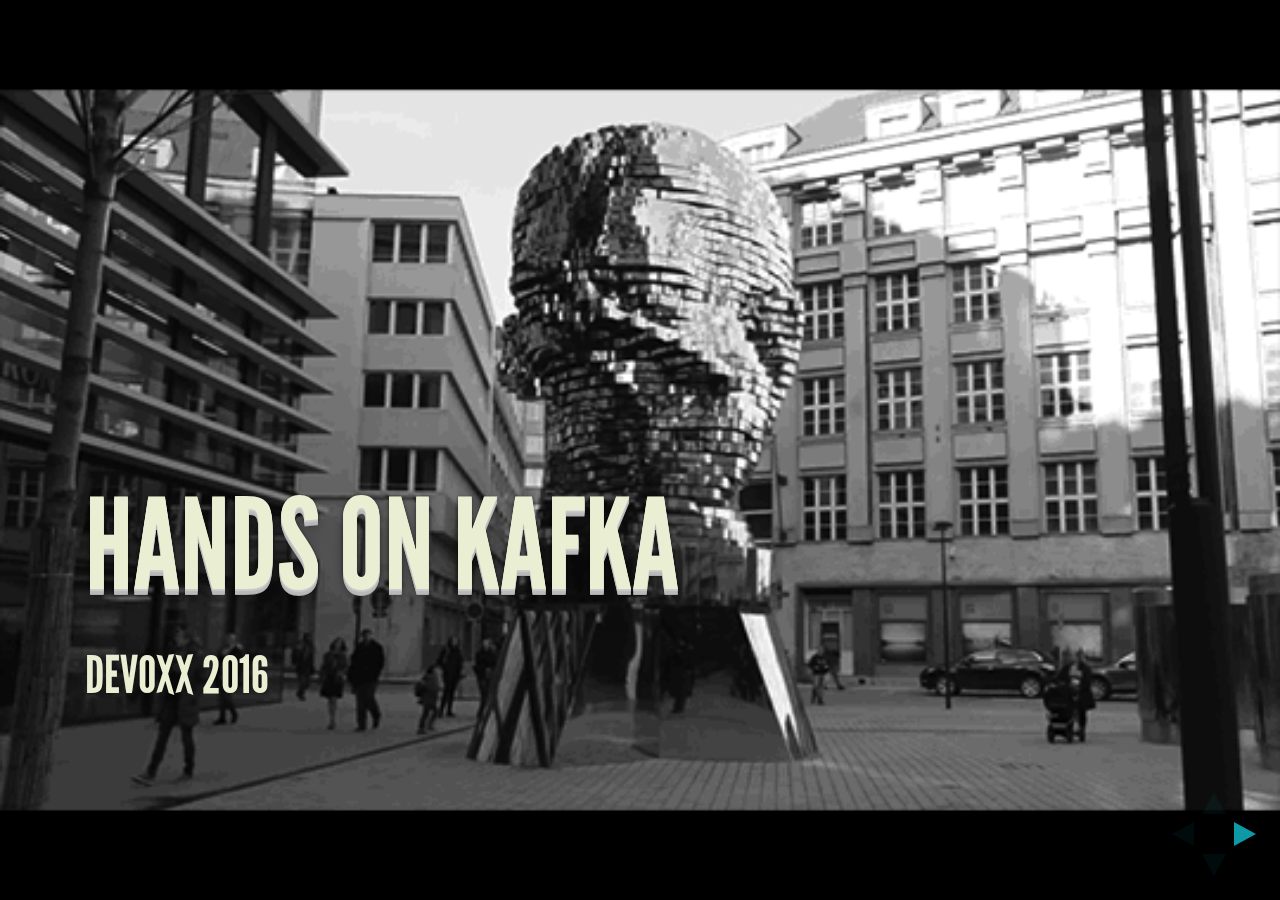
==== commit 7e681cf8: "reveal.js fixes" ====
--- a/reveal.js/index_java.html
+++ b/reveal.js/index_java.html
@@ -632,7 +632,7 @@
                         <p>Récupérer les messages du topic devoxx à l'aide la méthode <i>poll</i>.</p>
                     </section>
                     <section>
-                        <p>poll() retourne une collection de <i>ConsumerRecord</i>.</p>
+                        <p>poll() retourne un Iterable de <i>ConsumerRecord</i>.</p>
                         <p>Chaque record contient le topic du message, la partition d'où provient le message, l'offset du message dans cette partition, et bien sur la clé et la valeur du message.</p>
                         <p>Itérer sur ces messages pour les afficher à l'aide de la méthode <i>display</i> codée pour vous.</p>
                     </section>
@@ -657,9 +657,7 @@
     try {
         while (true) {
             ConsumerRecords&lt;String, String&gt; consumerRecords = consumer.poll(100);
-            for (ConsumerRecord&lt;String, String&gt; consumerRecord : consumerRecords) {
-                display(consumerRecord);
-            }
+            consumerRecords.forEach(JavaConsumer::display);
         }
     } finally {
         consumer.close();
@@ -728,9 +726,6 @@
     // latest : automatically reset the offset to the latest offset
     // none : throw exception to the consumer if no previous offset is found for the consumer's group
     props.put("auto.offset.reset", "latest");
-
-    // Will be used by the brokers to identify messages sent from the client. It is used in logging, metrics and for quotas.
-    props.put("client.id", "");
 
     return new KafkaConsumer<>(props);
 }</code></pre>
@@ -947,7 +942,7 @@
                         <p>Nous allons coder un consommateur Kafka en mode batch à l'aide de la nouvelle API introduite avec la version 0.9.</p>
                     </section>
                     <section>
-                        <p>Cette fois, nous allons travailler sur la classe <i>fr.xebia.devoxx.kafka.BatchConsumer</i>.</p>
+                        <p>Cette fois, nous allons travailler sur la classe <i>fr.xebia.devoxx.kafka.JavaBatchConsumer</i>.</p>
                     </section>
                     <section>
                         <p>Créer un job avec ce consommateur depuis Kafka consiste à :
@@ -960,7 +955,7 @@
                         </p>
                     </section>
                     <section>
-                        <p>Pour se faire, vous allez devoir suivre les 4 TODOs de la classes <i>fr.xebia.devoxx.kafka.BatchConsumer</i> en suivant les étapes décrites si dessous.</p>
+                        <p>Pour se faire, vous allez devoir suivre les 4 TODOs de la classes <i>fr.xebia.devoxx.kafka.JavaBatchConsumer</i> en suivant les étapes décrites si dessous.</p>
                         <p>Cette classe est une classe exécutable que vous pouvez lancer depuis Eclipse ou IntelliJ.</p>
                     </section>
                 </section>
@@ -1061,6 +1056,9 @@
                     <h3>Consommer les messages</h3>
                     <section></section>
                     <section>
+                        <p>Dans la méthode <i>process</i> consommer les messages à l'aide de la méthode poll et afficher le contenu du message dans la console (+ tout autres informations que vous jugerez pertinentes : topic, partition, offset...)</p>
+                    </section>
+                    <section>
                         <h4>Implémentez la section 3_4</h4>
                     </section>
                     <section>
@@ -1073,15 +1071,14 @@
     ConsumerRecords&lt;String, String&gt; records = consumer.poll(1000);
     while (!records.isEmpty()) {
         for (ConsumerRecord&lt;String, String&gt; record : records) {
-        System.out.printf("topic = %s, partition = %s, offset = %d, customer = %s, country =%s%n",
-        record.topic(), record.partition(), record.offset(), record.key(), record.value());
-    }
+            System.out.printf("topic = %s, partition: %d, offset: %d: %s%n", record.topic(), record.partition(), record.offset(), record.value());
+        }
         records = consumer.poll(1000);
     }
 }</code></pre>
                     </section>
                     <section>
-                        <p>Lancer la class <i>BatchConsumer</i></p>
+                        <p>Lancer la class <i>JavaBatchConsumer</i></p>
                         <p>Constater que c'est tout de même assez rapide, même dans des conditions de développement</p>
                     </section>
                 </section>
@@ -1205,7 +1202,7 @@
                     </section>
                     <section>
                         <p>Commençons par créer un stream processing très simple qui va légerement modifier nos messages provenant de notre base de données crée dans l'exercice précedent</p>
-                        <p>Cette fois, nous allons travailler sur la classe <i>fr.xebia.devoxx.kafka.SimpleKafkaStream</i>.</p>
+                        <p>Cette fois, nous allons travailler sur la classe <i>fr.xebia.devoxx.kafka.JavaKStream</i>.</p>
                     </section>
                 </section>
 
@@ -1338,11 +1335,11 @@
                         <p>relancer le service KafkaConnect</p>
                     </section>
                     <section>
-                        <p>Lancer la classe <i>SimpleKafkaStream</i></p>
+                        <p>Lancer la classe <i>JavaKStream</i></p>
                     </section>
                     <section>
                         <p>Ecrire des lignes dans le fichier best-db-ever.txt</p>
-                        <p>Elles sont automatiquement répliquées dans le fichier second-best-db-ever.txt avec une petite transformation apportée par notr KafkaStream!</p>
+                        <p>Elles sont automatiquement répliquées dans le fichier second-best-db-ever.txt avec une petite transformation apportée par notre KafkaStream!</p>
                     </section>
                 </section>
 
--- a/reveal.js/lib/css/zenburn.css
+++ b/reveal.js/lib/css/zenburn.css
@@ -0,0 +1,115 @@
+/*
+Zenburn style from voldmar.ru (c) Vladimir Epifanov <voldmar@voldmar.ru>
+based on dark.css by Ivan Sagalaev
+*/
+
+.hljs {
+  display: block;
+  overflow-x: auto;
+  padding: 0.5em;
+  background: #3f3f3f;
+  color: #dcdcdc;
+  -webkit-text-size-adjust: none;
+}
+
+.hljs-keyword,
+.hljs-tag,
+.css .hljs-class,
+.css .hljs-id,
+.lisp .hljs-title,
+.nginx .hljs-title,
+.hljs-request,
+.hljs-status,
+.clojure .hljs-attribute {
+  color: #e3ceab;
+}
+
+.django .hljs-template_tag,
+.django .hljs-variable,
+.django .hljs-filter .hljs-argument {
+  color: #dcdcdc;
+}
+
+.hljs-number,
+.hljs-date {
+  color: #8cd0d3;
+}
+
+.dos .hljs-envvar,
+.dos .hljs-stream,
+.hljs-variable,
+.apache .hljs-sqbracket,
+.hljs-name {
+  color: #efdcbc;
+}
+
+.dos .hljs-flow,
+.diff .hljs-change,
+.python .exception,
+.python .hljs-built_in,
+.hljs-literal,
+.tex .hljs-special {
+  color: #efefaf;
+}
+
+.diff .hljs-chunk,
+.hljs-subst {
+  color: #8f8f8f;
+}
+
+.dos .hljs-keyword,
+.hljs-decorator,
+.hljs-title,
+.hljs-type,
+.diff .hljs-header,
+.ruby .hljs-class .hljs-parent,
+.apache .hljs-tag,
+.nginx .hljs-built_in,
+.tex .hljs-command,
+.hljs-prompt {
+  color: #efef8f;
+}
+
+.dos .hljs-winutils,
+.ruby .hljs-symbol,
+.ruby .hljs-symbol .hljs-string,
+.ruby .hljs-string {
+  color: #dca3a3;
+}
+
+.diff .hljs-deletion,
+.hljs-string,
+.hljs-tag .hljs-value,
+.hljs-preprocessor,
+.hljs-pragma,
+.hljs-built_in,
+.smalltalk .hljs-class,
+.smalltalk .hljs-localvars,
+.smalltalk .hljs-array,
+.css .hljs-rule .hljs-value,
+.hljs-attr_selector,
+.hljs-pseudo,
+.apache .hljs-cbracket,
+.tex .hljs-formula,
+.coffeescript .hljs-attribute {
+  color: #cc9393;
+}
+
+.hljs-shebang,
+.diff .hljs-addition,
+.hljs-comment,
+.hljs-annotation,
+.hljs-pi,
+.hljs-doctype {
+  color: #7f9f7f;
+}
+
+.coffeescript .javascript,
+.javascript .xml,
+.tex .hljs-formula,
+.xml .javascript,
+.xml .vbscript,
+.xml .css,
+.xml .hljs-cdata {
+  opacity: 0.5;
+}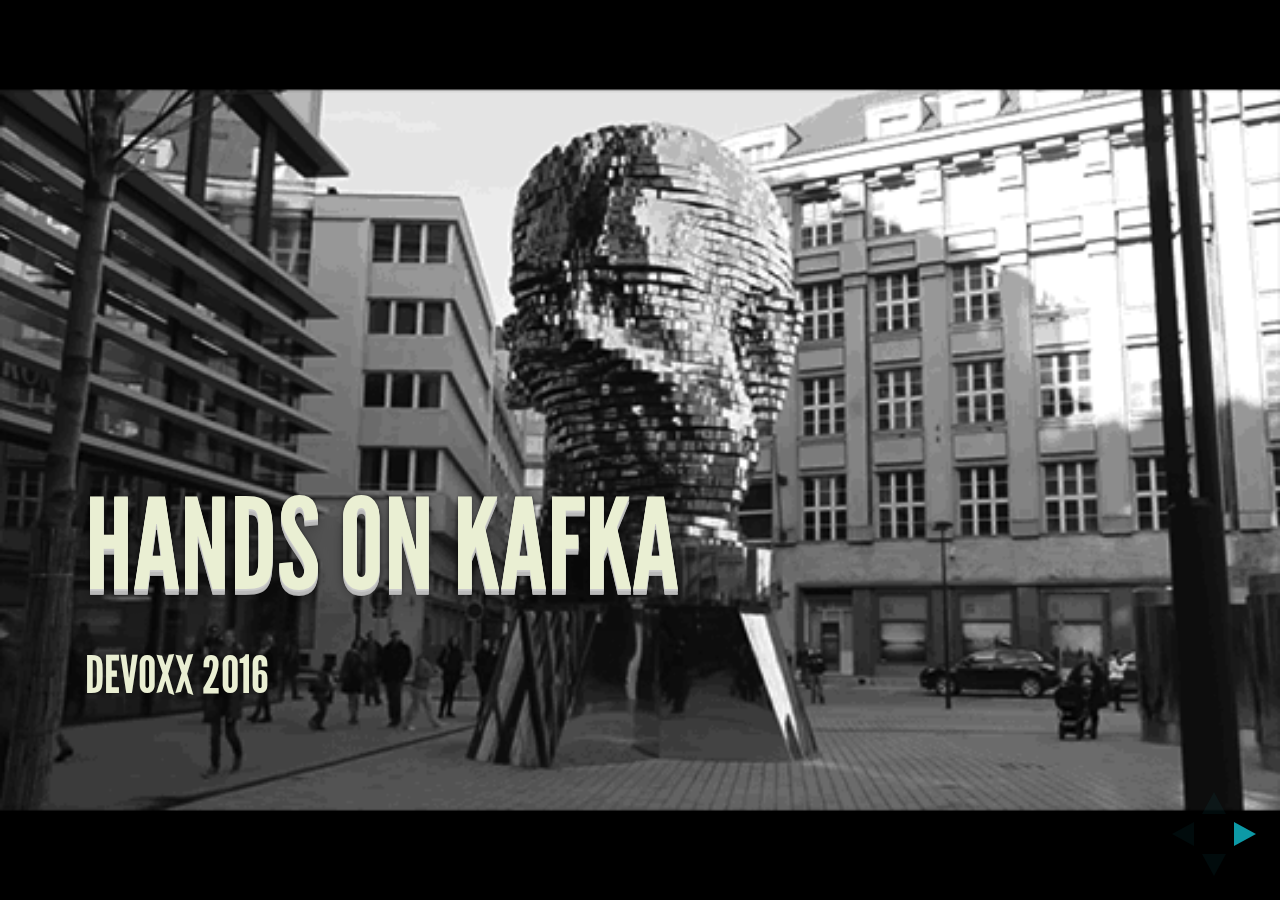
==== commit ba1a5aaa: "reveal.js fixes" ====
--- a/reveal.js/index_java.html
+++ b/reveal.js/index_java.html
@@ -1,1515 +1,1515 @@
 <!doctype html>
 <html lang="en">
 
-	<head>
-		<meta charset="utf-8">
-
-		<title>reveal.js - The HTML Presentation Framework</title>
-
-		<meta name="description" content="A framework for easily creating beautiful presentations using HTML">
-		<meta name="author" content="Hakim El Hattab">
-
-		<meta name="apple-mobile-web-app-capable" content="yes" />
-		<meta name="apple-mobile-web-app-status-bar-style" content="black-translucent" />
-
-		<meta name="viewport" content="width=device-width, initial-scale=1.0, maximum-scale=1.0, user-scalable=no, minimal-ui">
-
-		<link rel="stylesheet" href="css/reveal.css">
-		<link rel="stylesheet" href="css/theme/league.css" id="theme">
-
-		<!-- Code syntax highlighting -->
-		<link rel="stylesheet" href="lib/css/zenburn.css">
-
-		<!-- Printing and PDF exports -->
-		<script>
-			var link = document.createElement( 'link' );
-			link.rel = 'stylesheet';
-			link.type = 'text/css';
-			link.href = window.location.search.match( /print-pdf/gi ) ? 'css/print/pdf.css' : 'css/print/paper.css';
-			document.getElementsByTagName( 'head' )[0].appendChild( link );
-		</script>
-
-		<!--[if lt IE 9]>
-		<script src="lib/js/html5shiv.js"></script>
-		<![endif]-->
-	</head>
-
-	<body>
-
-		<div class="reveal">
-
-			<!-- Any section element inside of this container is displayed as a slide -->
-			<div class="slides">
-				<section data-background="img/u7EGEeEmpR43e.gif">
-                    <br />
-                    <br />
-                    <br />
-                    <br />
-                    <br />
-                    <br />
-                    <br />
-                    <br />
-					<h1>Hands on Kafka</h1>
-                    <h3>Devoxx 2016</h3>
-				</section>
-
-				<section>
-					<h2>Infrastructure</h2>
-					<section data-background="img/lIk6BF7Vj9XcA.gif">
-						<p>Préparons nous</p>
-					</section>
-					<section>
-						<p>Copier l'install de Kafka sur votre machine depuis la clé fournie.</p>
-					</section>
-					<section>
-						<p>Par la suite, les commandes exécutées supposent que vous êtes avec un terminal dans ce répertoire.</p>
-					</section>
-					<section>
-						<p>Pensez à démarrer 5 à 6 sessions de terminal dans ce répertoire.</p>
-					</section>
-				</section>
-
-				<section>
-					<h2>Zookeeper</h2>
-                    <section data-background="http://metrouk2.files.wordpress.com/2011/03/article-1299702341820-0057fc54000004b0-402932_636x389.jpg"></section>
-					<section>
-						<p>Zookeeper sert à la coordination de Kafka.</p>
-					</section>
-					<section>
-						<p>Il faut donc le démarrer en premier.</p>
-						<p>Pour les besoins de l'atelier, un seul noeud suffit.</p>
-					</section>
-					<section>
-						<h3>Démarrons 1 noeud Zookeeper</h3>
-						<pre><code class="hljs" data-trim>./bin/zookeeper-server-start.sh config/zookeeper.properties</code></pre>
-					</section>
-					<section>
-						<h3>Testons</h3>
+<head>
+    <meta charset="utf-8">
+
+    <title>reveal.js - The HTML Presentation Framework</title>
+
+    <meta name="description" content="A framework for easily creating beautiful presentations using HTML">
+    <meta name="author" content="Hakim El Hattab">
+
+    <meta name="apple-mobile-web-app-capable" content="yes" />
+    <meta name="apple-mobile-web-app-status-bar-style" content="black-translucent" />
+
+    <meta name="viewport" content="width=device-width, initial-scale=1.0, maximum-scale=1.0, user-scalable=no, minimal-ui">
+
+    <link rel="stylesheet" href="css/reveal.css">
+    <link rel="stylesheet" href="css/theme/league.css" id="theme">
+
+    <!-- Code syntax highlighting -->
+    <link rel="stylesheet" href="lib/css/zenburn.css">
+
+    <!-- Printing and PDF exports -->
+    <script>
+        var link = document.createElement( 'link' );
+        link.rel = 'stylesheet';
+        link.type = 'text/css';
+        link.href = window.location.search.match( /print-pdf/gi ) ? 'css/print/pdf.css' : 'css/print/paper.css';
+        document.getElementsByTagName( 'head' )[0].appendChild( link );
+    </script>
+
+    <!--[if lt IE 9]>
+    <script src="lib/js/html5shiv.js"></script>
+    <![endif]-->
+</head>
+
+<body>
+
+<div class="reveal">
+
+    <!-- Any section element inside of this container is displayed as a slide -->
+    <div class="slides">
+        <section data-background="img/u7EGEeEmpR43e.gif">
+            <br />
+            <br />
+            <br />
+            <br />
+            <br />
+            <br />
+            <br />
+            <br />
+            <h1>Hands on Kafka</h1>
+            <h3>Devoxx 2016</h3>
+        </section>
+
+        <section>
+            <h2>Infrastructure</h2>
+            <section data-background="img/lIk6BF7Vj9XcA.gif">
+                <p>Préparons nous</p>
+            </section>
+            <section>
+                <p>Copier l'install de Kafka sur votre machine depuis la clé fournie.</p>
+            </section>
+            <section>
+                <p>Par la suite, les commandes exécutées supposent que vous êtes avec un terminal dans ce répertoire.</p>
+            </section>
+            <section>
+                <p>Pensez à démarrer 5 à 6 sessions de terminal dans ce répertoire.</p>
+            </section>
+        </section>
+
+        <section>
+            <h2>Zookeeper</h2>
+            <section data-background="http://metrouk2.files.wordpress.com/2011/03/article-1299702341820-0057fc54000004b0-402932_636x389.jpg"></section>
+            <section>
+                <p>Zookeeper sert à la coordination de Kafka.</p>
+            </section>
+            <section>
+                <p>Il faut donc le démarrer en premier.</p>
+                <p>Pour les besoins de l'atelier, un seul noeud suffit.</p>
+            </section>
+            <section>
+                <h3>Démarrons 1 noeud Zookeeper</h3>
+                <pre><code class="hljs" data-trim>./bin/zookeeper-server-start.sh config/zookeeper.properties</code></pre>
+            </section>
+            <section>
+                <h3>Testons</h3>
 						<pre><code class="hljs" data-trim>
-telnet 127.0.0.1 2181
-
-Trying 127.0.0.1...
-Connected to localhost.
-Escape character is '^]'.
-						</code></pre>
-					</section>					
-				</section>
-
-				<section>
-					<h2 style="color: #0d99a5">Kafka</h2>
-                    <section data-background="https://alyoop2.files.wordpress.com/2015/01/kafka-bug.jpg">
-                    </section>
-					<section>
-						<p>Ce sont ces noeuds qui vont gérer le stockage des messages et leur distribution.</p>
-					</section>
-					<section>
-						<h3>Modification de la configuration du serveur</h3>
-						<pre><code class="hljs" data-trim>						
-//Changez la configuration par défaut avec 4 partitions
-vi config/server.properties
-...
-num.partitions=4
-...
-						</code></pre>
-					</section>
-					<section>
-						<h3>Création de deux fichiers de configuration</h3>
+                            telnet 127.0.0.1 2181
+
+                            Trying 127.0.0.1...
+                            Connected to localhost.
+                            Escape character is '^]'.
+                        </code></pre>
+            </section>
+        </section>
+
+        <section>
+            <h2 style="color: #0d99a5">Kafka</h2>
+            <section data-background="https://alyoop2.files.wordpress.com/2015/01/kafka-bug.jpg">
+            </section>
+            <section>
+                <p>Ce sont ces noeuds qui vont gérer le stockage des messages et leur distribution.</p>
+            </section>
+            <section>
+                <h3>Modification de la configuration du serveur</h3>
 						<pre><code class="hljs" data-trim>
-//Copiez le fichier dans deux fichiers séparés, un par broker
-cp config/server.properties config/server-1.properties
-cp config/server.properties config/server-2.properties
-						</code></pre>
-					</section>
-					<section>
-						<h3>Configuration du noeud 1</h3>
-						<p>server-1.properties</p>
+                            //Changez la configuration par défaut avec 4 partitions
+                            vi config/server.properties
+                            ...
+                            num.partitions=4
+                            ...
+                        </code></pre>
+            </section>
+            <section>
+                <h3>Création de deux fichiers de configuration</h3>
 						<pre><code class="hljs" data-trim>
-// Éditez le fichier config/server-1.properties pour changer son id,
-// son port et son répertoire de travail
-vi config/server-1.properties
-...
-broker.id=1
-...
-listeners=PLAINTEXT://:9092
-...
-log.dirs=/tmp/kafka-logs-1
-...
-zookeeper.connect=localhost:2181
-...
-						</code></pre>
-					</section>
-					<section>
-						<h3>Configuration du noeud 2</h3>
-						<p>server-2.properties</p>
+                            //Copiez le fichier dans deux fichiers séparés, un par broker
+                            cp config/server.properties config/server-1.properties
+                            cp config/server.properties config/server-2.properties
+                        </code></pre>
+            </section>
+            <section>
+                <h3>Configuration du noeud 1</h3>
+                <p>server-1.properties</p>
 						<pre><code class="hljs" data-trim>
-//Éditez le fichier config/server-2.properties pour changer son id,
-//son port et son répertoire de travail
-vi config/server-2.properties
-...
-broker.id=2
-...
-listeners=PLAINTEXT://:9093
-...
-log.dirs=/tmp/kafka-logs-2
-...
-zookeeper.connect=localhost:2181
-...
-						</code></pre>
-					</section>
-					<section>
-						<h3>Démarrons les deux noeuds</h3>
+                            // Éditez le fichier config/server-1.properties pour changer son id,
+                            // son port et son répertoire de travail
+                            vi config/server-1.properties
+                            ...
+                            broker.id=1
+                            ...
+                            listeners=PLAINTEXT://:9092
+                            ...
+                            log.dirs=/tmp/kafka-logs-1
+                            ...
+                            zookeeper.connect=localhost:2181
+                            ...
+                        </code></pre>
+            </section>
+            <section>
+                <h3>Configuration du noeud 2</h3>
+                <p>server-2.properties</p>
 						<pre><code class="hljs" data-trim>
-//Broker 1
-//Lancez le noeud
-./bin/kafka-server-start.sh config/server-1.properties
-							
-...
-
-//Broker 2
-//Lancez le noeud
-./bin/kafka-server-start.sh config/server-2.properties
-						</code></pre>
-					</section>
-					<section>
-						<h3>Testons</h3>
+                            //Éditez le fichier config/server-2.properties pour changer son id,
+                            //son port et son répertoire de travail
+                            vi config/server-2.properties
+                            ...
+                            broker.id=2
+                            ...
+                            listeners=PLAINTEXT://:9093
+                            ...
+                            log.dirs=/tmp/kafka-logs-2
+                            ...
+                            zookeeper.connect=localhost:2181
+                            ...
+                        </code></pre>
+            </section>
+            <section>
+                <h3>Démarrons les deux noeuds</h3>
 						<pre><code class="hljs" data-trim>
-//Connectez vous à Zookeper
-./bin/zookeeper-shell.sh 127.0.0.1:2181
-
-//Vérifiez les ids des brokers
-ls /brokers/ids
-
-//Vérifiez le port du broker1
-get /brokers/ids/1
-
-//Vérifiez le port du broker2
-get /brokers/ids/2
-						</code></pre>
-					</section>
-				</section>
-
-				<section>
-					<h2>Kafka CLI</h2>
-                    <section data-background="https://i.imgur.com/hw9cmbg.png"></section>
-					<section>
-						<p>Nous allons créer un topic pour cet atelier. Il sera répliqué deux fois avec 4 partitions.</p>
-					</section>
-					<section>
-						<h3>Création du topic 'devoxx'</h3>
+                            //Broker 1
+                            //Lancez le noeud
+                            ./bin/kafka-server-start.sh config/server-1.properties
+
+                            ...
+
+                            //Broker 2
+                            //Lancez le noeud
+                            ./bin/kafka-server-start.sh config/server-2.properties
+                        </code></pre>
+            </section>
+            <section>
+                <h3>Testons</h3>
 						<pre><code class="hljs" data-trim>
-./bin/kafka-topics.sh --create --topic devoxx \
---partition 4 --replication-factor 2 --zookeeper 127.0.0.1:2181
-						</code></pre>
-					</section>
-					<section>
-						<p>Vous remarquerez que nous ne discutons pas directement avec Kafka mais seulement avec Zookeeper.</p>
-						<p>Kafka est par nature distribué, chaque broker surveille Zookeeper. L'ensemble se coordonne ensuite pour avec un état cohérent.</p>
-					</section>
-					<section>
-						<h3>Vérification</h3>
+                            //Connectez vous à Zookeper
+                            ./bin/zookeeper-shell.sh 127.0.0.1:2181
+
+                            //Vérifiez les ids des brokers
+                            ls /brokers/ids
+
+                            //Vérifiez le port du broker1
+                            get /brokers/ids/1
+
+                            //Vérifiez le port du broker2
+                            get /brokers/ids/2
+                        </code></pre>
+            </section>
+        </section>
+
+        <section>
+            <h2>Kafka CLI</h2>
+            <section data-background="https://i.imgur.com/hw9cmbg.png"></section>
+            <section>
+                <p>Nous allons créer un topic pour cet atelier. Il sera répliqué deux fois avec 4 partitions.</p>
+            </section>
+            <section>
+                <h3>Création du topic 'devoxx'</h3>
 						<pre><code class="hljs" data-trim>
-./bin/kafka-topics.sh --describe  --topic devoxx --zookeeper 127.0.0.1:2181
-
-Topic:devoxx  PartitionCount:4  ReplicationFactor:2 Configs:
-  Topic: devoxx	Partition: 0  Leader: 1	Replicas: 1,2  Isr: 1,2
-  Topic: devoxx	Partition: 1  Leader: 2	Replicas: 2,1  Isr: 2,1
-  Topic: devoxx	Partition: 2  Leader: 1	Replicas: 1,2  Isr: 1,2
-  Topic: devoxx	Partition: 3  Leader: 2	Replicas: 2,1  Isr: 2,1
-						</code></pre>
-						<p>Dans ce cas, les partitions 0 et 2 sont gérées par le broker 1, 1 et 3 par le broker 2.</p>
-						<p>Toutes les partitions ont des replicas "In sync" dans les deux brokers.</p>
-					</section>
-					<section>
-						<h3>Lancement d'un consommateur</h3>
+                            ./bin/kafka-topics.sh --create --topic devoxx \
+                            --partition 4 --replication-factor 2 --zookeeper 127.0.0.1:2181
+                        </code></pre>
+            </section>
+            <section>
+                <p>Vous remarquerez que nous ne discutons pas directement avec Kafka mais seulement avec Zookeeper.</p>
+                <p>Kafka est par nature distribué, chaque broker surveille Zookeeper. L'ensemble se coordonne ensuite pour avec un état cohérent.</p>
+            </section>
+            <section>
+                <h3>Vérification</h3>
 						<pre><code class="hljs" data-trim>
-./bin/kafka-console-consumer.sh --topic devoxx --zookeeper 127.0.0.1:2181
-						</code></pre>
-						<p>Rien ne se passe pour l'instant car il n'y a pas de production de données.</p>
-					</section>
-                    <section>
-                        <h3>Lancement d'un producteur</h3>
+                            ./bin/kafka-topics.sh --describe  --topic devoxx --zookeeper 127.0.0.1:2181
+
+                            Topic:devoxx  PartitionCount:4  ReplicationFactor:2 Configs:
+                            Topic: devoxx	Partition: 0  Leader: 1	Replicas: 1,2  Isr: 1,2
+                            Topic: devoxx	Partition: 1  Leader: 2	Replicas: 2,1  Isr: 2,1
+                            Topic: devoxx	Partition: 2  Leader: 1	Replicas: 1,2  Isr: 1,2
+                            Topic: devoxx	Partition: 3  Leader: 2	Replicas: 2,1  Isr: 2,1
+                        </code></pre>
+                <p>Dans ce cas, les partitions 0 et 2 sont gérées par le broker 1, 1 et 3 par le broker 2.</p>
+                <p>Toutes les partitions ont des replicas "In sync" dans les deux brokers.</p>
+            </section>
+            <section>
+                <h3>Lancement d'un consommateur</h3>
 						<pre><code class="hljs" data-trim>
-./bin/kafka-console-producer.sh --topic devoxx --broker-list 127.0.0.1:9092,127.0.0.1:9093
-                        </code></pre>
-                        <p>Vous remarquerez cette fois que nous avons donné en paramètre la liste des brokers et pas de zookeeper.</p>
-                    </section>
-                    <section>
-                        <p>Saississez des messages séparés par ENTER. Ils doivent apparaître dans la session du consommateur.</p>
-                    </section>
-                    <section>
-                        <h3>Stockage des données</h3>
-                        <pre><code class="hljs" data-trim>
-ls -l /tmp/kafka-logs-1 /tmp/kafka-logs-2
-                            
-/tmp/kafka-logs-1:
-total 16
-.
-..
-devoxx-0
-devoxx-1
-devoxx-2
-devoxx-3
-
-/tmp/kafka-logs-2:
-total 16
-.
-..
-devoxx-0
-devoxx-1
-devoxx-2
-devoxx-3
-                        </code></pre>
-                    </section>
-                    <section>
-                        <h3>Stockage des données</h3>
-                        <pre><code class="hljs" data-trim>
-ls -l /tmp/kafka-logs-*/devoxx-*/*
-                            
-/tmp/kafka-logs-1/devoxx-1/00000000000000000000.index
-/tmp/kafka-logs-1/devoxx-1/00000000000000000000.log
-/tmp/kafka-logs-1/devoxx-3/00000000000000000000.index
-/tmp/kafka-logs-1/devoxx-3/00000000000000000000.log
-/tmp/kafka-logs-2/devoxx-0/00000000000000000000.index
-/tmp/kafka-logs-2/devoxx-0/00000000000000000000.log
-/tmp/kafka-logs-2/devoxx-2/00000000000000000000.index
-/tmp/kafka-logs-2/devoxx-2/00000000000000000000.log
-                        </code></pre>
-                        <p>Dans chaque partition, un fichier a été créé pour indexer les données et les stocker.</p>
-                    </section>
-                    <section>
-                        <pre><code class="hljs" data-trim>
-cat /tmp/kafka-logs-*/devoxx-*/*.log
-p_N����Bonjour devoxxp_N����Bonjour devoxxp_N����Bonjour devoxx�������phae�[^<����ahize%
-                        </code></pre>
-                        <p>Enfin, à l'intérieur des fichiers .log (segments) se trouvent les messages.</p>
-                    </section>
-				</section>
-                
-                <section>
-                    <h2>STEP_1</h2>
-                    <h3>Codons un producteur</h3>
-                    <section data-background="http://i.giphy.com/ZPFQVis9WAAcE.gif"></section>
-                    <section>
-                        <p>Nous allons maintenant créer un producteur de données avec du code et l'API 0.9.1.X de Kafka.</p>
-                    </section>
-                    <section>
-                        <p>Écrire dans Kafka consiste à :
-                            <ol>
-                            <li>Configurer et instancier un <i>KafkaProducer</i></li>
-                            <li>Créer des messages de type <i>ProducerRecord</i></li>
-                            <li>Les envoyer à l'aide du <i>KafkaProducer</i> dans le topic Kafka</li>
-                            </ol>
-                        </p>
-                    </section>
-                    <section>
-                        <p>Pour se faire, vous allez devoir suivre les 4 TODOs de la classes <i>fr.xebia.devoxx.kafka.JavaProducer</i> en suivant les étapes décrites si dessous.</p>
-                        <p>Cette classe est une classe exécutable que vous pouvez lancer depuis Eclipse ou IntelliJ.</p>
-                    </section>
-                </section>
-                
-                
-                <section data-background-video="http://i.imgur.com/zNJ4r1g.gifv">
-                    <h2>STEP_1_1</h2>
-                    <h3>Instanciation d'un KafkaProducer</h3>
-                    <section></section>
-                    <section>
-                        <p>Instancier un <i>org.apache.kafka.clients.producer.KafkaProducer&lt;K, V&gt;</i> dans la méthode <i>createKafkaProducer</i>.</p>
-                    </section>
-                    <section>
-                        <p>Un producer a besoin d'une Map de propriétés</p>
-                    </section>
-                    <section>
-                        <p>Les 3 propriétés obligatoires sont : </p>
-                    </section>
-                    <section>
-                        <p><i>bootstrap.servers</i></p>
-                        <p>Liste de host:port, séparés par des virgules, pour se connecter aux brokers Kafka. Pas besoin, de mettre la liste complète des brokers. Néanmoins c'est une bonne pratique d'en mettre au moins deux pour que votre producer soit tolérant à la panne d'un broker.</p>
-                    </section>
-                    <section>                        
-                        <p><i>key.serializer</i> / <i>value.serializer</i></p>
-                        <p>Les brokers Kafka manipulent les clés et valeurs des messages sous forme de byte arrays.</p>
-                        <p>Mettre comme valeur le nom complet d'un classe qui implémente l'interface <i>org.apache.kafka.common.serialization.Serializer</i>.<p>
-                    </section>
-                    <section>
-                        <p>Le producer utilisera cette classe pour "serialiser" les objets java des clés et valeurs des messages sous forme de byte arrays.</p>
-                        <p>Dans cet exercice nous manipulerons des messages avec des clés et des valeurs de types String.</p>
-                        <p>N.B. : key.serializer est obligatoire même si on envoie des messages sans clés.</p>
-                    </section>
-                    <section>
-                        <h4>Implémentez la section 1_1</h4>
-                    </section>
-                    <section>
-                        <h4>Solution</h4>
-                    </section>
-                    <section>
-                        <pre><code class="hljs" data-trim>
-Map&lt;String, Object&gt; props = new HashMap&lt;&gt;();
-props.put("bootstrap.servers", "localhost:9092,localhost:9093");
-props.put("value.serializer", "org.apache.kafka.common.serialization.StringSerializer");
-props.put("key.serializer", "org.apache.kafka.common.serialization.StringSerializer");
-
-return new KafkaProducer&lt;&gt;(props);
-                        </code></pre>
-                    </section>
-                </section>
-                
-                
-                <section>
-                    <h2>STEP_1_2</h2>
-                    <h3>Écriture dans le topic</h3>
-                    <section></section>
-                    <section>
-                        <p>Explorez l'API de <i>KafkaProducer</i> et <i>ProducerRecord</i> et envoyez un message (<i>ProducerRecord&lt;K, V&gt;</i>) sur le topic <i>devoxx</i>.</p>
-                    </section>
-                    <section>
-                        <p>Vous trouverez une méthode <i>produceData</i> qui produit un message avec le timestamp + la charge moyenne de votre machine.</p>
-                    </section>
-                    <section>
-                        <p>Dans la boucle infinie de la méthode <i>main</i> du JavaProducer : créer un <i>ProducerRecord&lt;String, String&gt;</i> possédant uniquement une valeur (pas de clé) générée à l'aide de la méthode <i>produceData</i></p>
-                        <p>Appeler ensuite la méthode <i>fireAndForget</i> en passant en paramètres le <i>KafkaProducer</i> et le <i>ProducerRecord</i>.</p>
-                    </section>
-                    <section>
-                        <p>Dans la méthode <i>fireAndForget</i> du JavaProducer : envoyer le message aux brokers Kafka de manière asynchrone et sans callback.</p>
-                    </section>
-                    <section>
-                        <h4>Implémentez la section 1_2</h4>
-                    </section>
-                    <section>
-                        <h4>Solution</h4>
-                    </section>
-                    <section>
-                        <pre><code class="hljs" data-trim>
-public static void main(String[] args) throws ExecutionException, InterruptedException {
-    // instanciation du KafkaProducer
-    KafkaProducer&lt;String, String&gt; producer = createKafkaProducer();
-
-    // écriture
-    while (true) {
-        // TODO 1_2
-        String message = produceData();
-        ProducerRecord&lt;String, String&gt; record = new ProducerRecord<>("devoxx", message);
-        fireAndForget(producer, record);
-        Thread.sleep(1000);
-    }
-}</code></pre>
-                    </section>
-                    <section>
-                        <pre><code class="hljs" data-trim>
-private static void fireAndForget(KafkaProducer&lt;String, String&gt; producer, ProducerRecord&lt;String, String&gt; record) {
-    // TODO 1_2
-    try {
-        producer.send(record);
-    } catch (Exception e) {
-        // only catch exception before sending message
-        e.printStackTrace();
-    }
-}</code></pre>
-                    </section>
-                    <section>
-                        <p>Vous pouvez lancer la classe JavaProducer</p>
-                    </section>
-                    <section>
-                        <p>Vérifier que le kafka-console-consumer lancé dans l'exercice précédent reçoit bien les messages envoyés par notre JavaProducer</p>
-                        <pre><code class="hljs" data-trim>
-2015-10-20T16:11:17.412Z: avg_load: 2.81005859375
-2015-10-20T16:11:18.934Z: avg_load: 2.81005859375
-2015-10-20T16:11:19.939Z: avg_load: 2.81005859375
-2015-10-20T16:11:20.946Z: avg_load: 2.6650390625
-2015-10-20T16:11:21.951Z: avg_load: 2.6650390625
-                        </code></pre>
-                    </section>
-                    <section>
-                        <p>Dans la boucle infinie de la méthode <i>main</i>, <i>Thread.sleep(1000)</i> est juste là pour ne pas saturer le système. Essayer de changer sa valeur pour voir la différence sur la charge sur votre système.</p>
-                    </section>
-                </section>
-
-                <section>
-                    <h2>STEP_1_3</h2>
-                    <h3>Écriture synchrone</h3>
-                    <section></section>
-                    <section>
-                        <p>La méthode send du <i>KafkaProducer</i> renvoit une Future</p>
-                    </section>
-                    <section>
-                        <p>Dans la boucle infinie de la méthode <i>main</i> du JavaProducer : Modifier l'appel à <i>fireAndForget</i> par un appel à <i>sendSynchronously</i></p>
-                    </section>
-                    <section>
-                        <p>Dans la méthode <i>sendSynchronously</i> du JavaProducer : envoyer le message aux brokers Kafka de manière synchrone en bloquant sur la future à l'aide de la méthode <i>get()</i>.</p>
-                    </section>
-                    <section>
-                        <h4>Implémentez la section 1_3</h4>
-                    </section>
-                    <section>
-                        <h4>Solution</h4>
-                    </section>
-                    <section>
-                        <pre><code class="hljs" data-trim>
-private static void sendSynchronously(KafkaProducer&lt;String, String&gt; producer, ProducerRecord&lt;String, String&gt; record) {
-    // TODO 1_3
-    try {
-        producer.send(record).get();
-    } catch (Exception e) {
-        // catch all exceptions
-        e.printStackTrace();
-    }
-}</code></pre>
-                    </section>
-                </section>
-
-                <section>
-                    <h2>STEP_1_4</h2>
-                    <h3>Écriture asynchrone</h3>
-                    <section></section>
-                    <section>
-                        <p>Il est possible d'envoyer des messages auxx brokers Kafka de manière asynchrone et d'impléménter une méthode de callback qui sera appelée lorsque les brokers Kafka se seront acquitté de l'écriture du message.</p>
-                    </section>
-                    <section>
-                        <p>Dans la boucle infinie de la méthode <i>main</i> du <i>JavaProducer</i> : Modifier l'appel à <i>sendSynchronously</i> par un appel à <i>sendAsynchronously</i></p>
-                    </section>
-                    <section>
-                        <p>Ecrire une classe <i>DemoProducerCallback</i> qui implémente l'interface <i>org.apache.kafka.clients.producer.Callback</i>.</p>
-                    </section>
-                    <section>
-                        <p>Dans cette classe vous devrez implémenter la méthode <i>onCompletion</i> qui possède deux arguments : </p>
-                        <p><i>RecordMetadata recordMetadata</i> qui renvoie des informations sur le message en cas de succès</p>
-                        <p><i>Exception e</i> qui sera non null en cas d'erreur</p>
-                    </section>
-                    <section>
-                        <p>Afficher simplement la stacktrace en cas d'erreur</p>
-                        <p>Afficher dans la console les informations que vous jugerez pertinentes en cas de succès (offset, partition, topic...)</p>
-                    </section>
-                    <section>
-                        <p>Dans la méthode <i>sendAsynchronously</i> du <i>JavaProducer</i> : envoyer le message aux brokers Kafka de manière asynchrone en passant en paramètre une instance de <i>DemoProducerCallback</i>.</p>
-                    </section>
-                    <section>
-                        <h4>Implémentez la section 1_4</h4>
-                    </section>
-                    <section>
-                        <h4>Solution</h4>
-                    </section>
-                    <section>
-                        <pre><code class="hljs" data-trim>
-// TODO 1_4
-private static class DemoProducerCallback implements Callback {
-    @Override
-    public void onCompletion(RecordMetadata recordMetadata, Exception e) {
-        if (e != null) {
-            // catch message send
-            e.printStackTrace();
-        } else if (recordMetadata != null) {
-            System.out.printf("message %d sent to partition %d of topic %s%n",
-            recordMetadata.offset(), recordMetadata.partition(), recordMetadata.topic());
-        }
-    }
-}</code></pre>
-                    </section>
-                    <section>
-                        <pre><code class="hljs" data-trim>
-private static void sendAsynchronously(KafkaProducer&lt;String, String&gt; producer, ProducerRecord&lt;String, String&gt; record) {
-    // TODO 1_4
-    try {
-        producer.send(record, new DemoProducerCallback());
-    } catch (Exception e) {
-        // only catch exception before sending message
-        e.printStackTrace();
-    }
-}</code></pre>
-                    </section>
-                    <section>
-                        <h4>OU</h4>
-                    </section>
-                    <section>
-                        <pre><code class="hljs" data-trim>
-private static void sendAsynchronously(KafkaProducer&lt;String, String&gt; producer, ProducerRecord&lt;String, String&gt; record) {
-    // TODO 1_4
-    producer.send(record,
-    (recordMetadata, e) -> {
-        if (e != null) {
-            e.printStackTrace();
-        } else {
-            System.out.printf("message %d sent to partition %d of topic %s%n",
-            recordMetadata.offset(), recordMetadata.partition(), recordMetadata.topic());
-        }
+                            ./bin/kafka-console-consumer.sh --topic devoxx --zookeeper 127.0.0.1:2181
+                        </code></pre>
+                <p>Rien ne se passe pour l'instant car il n'y a pas de production de données.</p>
+            </section>
+            <section>
+                <h3>Lancement d'un producteur</h3>
+						<pre><code class="hljs" data-trim>
+                            ./bin/kafka-console-producer.sh --topic devoxx --broker-list 127.0.0.1:9092,127.0.0.1:9093
+                        </code></pre>
+                <p>Vous remarquerez cette fois que nous avons donné en paramètre la liste des brokers et pas de zookeeper.</p>
+            </section>
+            <section>
+                <p>Saississez des messages séparés par ENTER. Ils doivent apparaître dans la session du consommateur.</p>
+            </section>
+            <section>
+                <h3>Stockage des données</h3>
+                        <pre><code class="hljs" data-trim>
+                            ls -l /tmp/kafka-logs-1 /tmp/kafka-logs-2
+
+                            /tmp/kafka-logs-1:
+                            total 16
+                            .
+                            ..
+                            devoxx-0
+                            devoxx-1
+                            devoxx-2
+                            devoxx-3
+
+                            /tmp/kafka-logs-2:
+                            total 16
+                            .
+                            ..
+                            devoxx-0
+                            devoxx-1
+                            devoxx-2
+                            devoxx-3
+                        </code></pre>
+            </section>
+            <section>
+                <h3>Stockage des données</h3>
+                        <pre><code class="hljs" data-trim>
+                            ls -l /tmp/kafka-logs-*/devoxx-*/*
+
+                            /tmp/kafka-logs-1/devoxx-1/00000000000000000000.index
+                            /tmp/kafka-logs-1/devoxx-1/00000000000000000000.log
+                            /tmp/kafka-logs-1/devoxx-3/00000000000000000000.index
+                            /tmp/kafka-logs-1/devoxx-3/00000000000000000000.log
+                            /tmp/kafka-logs-2/devoxx-0/00000000000000000000.index
+                            /tmp/kafka-logs-2/devoxx-0/00000000000000000000.log
+                            /tmp/kafka-logs-2/devoxx-2/00000000000000000000.index
+                            /tmp/kafka-logs-2/devoxx-2/00000000000000000000.log
+                        </code></pre>
+                <p>Dans chaque partition, un fichier a été créé pour indexer les données et les stocker.</p>
+            </section>
+            <section>
+                        <pre><code class="hljs" data-trim>
+                            cat /tmp/kafka-logs-*/devoxx-*/*.log
+                            p_N����Bonjour devoxxp_N����Bonjour devoxxp_N����Bonjour devoxx�������phae�[^<����ahize%
+                        </code></pre>
+                <p>Enfin, à l'intérieur des fichiers .log (segments) se trouvent les messages.</p>
+            </section>
+        </section>
+
+        <section>
+            <h2>STEP_1</h2>
+            <h3>Codons un producteur</h3>
+            <section data-background="http://i.giphy.com/ZPFQVis9WAAcE.gif"></section>
+            <section>
+                <p>Nous allons maintenant créer un producteur de données avec du code et l'API 0.9.1.X de Kafka.</p>
+            </section>
+            <section>
+                <p>Écrire dans Kafka consiste à :
+                <ol>
+                    <li>Configurer et instancier un <i>KafkaProducer</i></li>
+                    <li>Créer des messages de type <i>ProducerRecord</i></li>
+                    <li>Les envoyer à l'aide du <i>KafkaProducer</i> dans le topic Kafka</li>
+                </ol>
+                </p>
+            </section>
+            <section>
+                <p>Pour se faire, vous allez devoir suivre les 4 TODOs de la classes <i>fr.xebia.devoxx.kafka.JavaProducer</i> en suivant les étapes décrites si dessous.</p>
+                <p>Cette classe est une classe exécutable que vous pouvez lancer depuis Eclipse ou IntelliJ.</p>
+            </section>
+        </section>
+
+
+        <section data-background-video="http://i.imgur.com/zNJ4r1g.gifv">
+            <h2>STEP_1_1</h2>
+            <h3>Instanciation d'un KafkaProducer</h3>
+            <section></section>
+            <section>
+                <p>Instancier un <i>org.apache.kafka.clients.producer.KafkaProducer&lt;K, V&gt;</i> dans la méthode <i>createKafkaProducer</i>.</p>
+            </section>
+            <section>
+                <p>Un producer a besoin d'une Map de propriétés</p>
+            </section>
+            <section>
+                <p>Les 3 propriétés obligatoires sont : </p>
+            </section>
+            <section>
+                <p><i>bootstrap.servers</i></p>
+                <p>Liste de host:port, séparés par des virgules, pour se connecter aux brokers Kafka. Pas besoin, de mettre la liste complète des brokers. Néanmoins c'est une bonne pratique d'en mettre au moins deux pour que votre producer soit tolérant à la panne d'un broker.</p>
+            </section>
+            <section>
+                <p><i>key.serializer</i> / <i>value.serializer</i></p>
+                <p>Les brokers Kafka manipulent les clés et valeurs des messages sous forme de byte arrays.</p>
+                <p>Mettre comme valeur le nom complet d'un classe qui implémente l'interface <i>org.apache.kafka.common.serialization.Serializer</i>.<p>
+            </section>
+            <section>
+                <p>Le producer utilisera cette classe pour "serialiser" les objets java des clés et valeurs des messages sous forme de byte arrays.</p>
+                <p>Dans cet exercice nous manipulerons des messages avec des clés et des valeurs de types String.</p>
+                <p>N.B. : key.serializer est obligatoire même si on envoie des messages sans clés.</p>
+            </section>
+            <section>
+                <h4>Implémentez la section 1_1</h4>
+            </section>
+            <section>
+                <h4>Solution</h4>
+            </section>
+            <section>
+                        <pre><code class="hljs" data-trim>
+                            Map&lt;String, Object&gt; props = new HashMap&lt;&gt;();
+                            props.put("bootstrap.servers", "localhost:9092,localhost:9093");
+                            props.put("value.serializer", "org.apache.kafka.common.serialization.StringSerializer");
+                            props.put("key.serializer", "org.apache.kafka.common.serialization.StringSerializer");
+
+                            return new KafkaProducer&lt;&gt;(props);
+                        </code></pre>
+            </section>
+        </section>
+
+
+        <section>
+            <h2>STEP_1_2</h2>
+            <h3>Écriture dans le topic</h3>
+            <section></section>
+            <section>
+                <p>Explorez l'API de <i>KafkaProducer</i> et <i>ProducerRecord</i> et envoyez un message (<i>ProducerRecord&lt;K, V&gt;</i>) sur le topic <i>devoxx</i>.</p>
+            </section>
+            <section>
+                <p>Vous trouverez une méthode <i>produceData</i> qui produit un message avec le timestamp + la charge moyenne de votre machine.</p>
+            </section>
+            <section>
+                <p>Dans la boucle infinie de la méthode <i>main</i> du JavaProducer : créer un <i>ProducerRecord&lt;String, String&gt;</i> possédant uniquement une valeur (pas de clé) générée à l'aide de la méthode <i>produceData</i></p>
+                <p>Appeler ensuite la méthode <i>fireAndForget</i> en passant en paramètres le <i>KafkaProducer</i> et le <i>ProducerRecord</i>.</p>
+            </section>
+            <section>
+                <p>Dans la méthode <i>fireAndForget</i> du JavaProducer : envoyer le message aux brokers Kafka de manière asynchrone et sans callback.</p>
+            </section>
+            <section>
+                <h4>Implémentez la section 1_2</h4>
+            </section>
+            <section>
+                <h4>Solution</h4>
+            </section>
+            <section>
+                        <pre><code class="hljs" data-trim>
+                            public static void main(String[] args) throws ExecutionException, InterruptedException {
+                            // instanciation du KafkaProducer
+                            KafkaProducer&lt;String, String&gt; producer = createKafkaProducer();
+
+                            // écriture
+                            while (true) {
+                            // TODO 1_2
+                            String message = produceData();
+                            ProducerRecord&lt;String, String&gt; record = new ProducerRecord<>("devoxx", message);
+                            fireAndForget(producer, record);
+                            Thread.sleep(1000);
+                            }
+                            }</code></pre>
+            </section>
+            <section>
+                        <pre><code class="hljs" data-trim>
+                            private static void fireAndForget(KafkaProducer&lt;String, String&gt; producer, ProducerRecord&lt;String, String&gt; record) {
+                            // TODO 1_2
+                            try {
+                            producer.send(record);
+                            } catch (Exception e) {
+                            // only catch exception before sending message
+                            e.printStackTrace();
+                            }
+                            }</code></pre>
+            </section>
+            <section>
+                <p>Vous pouvez lancer la classe JavaProducer</p>
+            </section>
+            <section>
+                <p>Vérifier que le kafka-console-consumer lancé dans l'exercice précédent reçoit bien les messages envoyés par notre JavaProducer</p>
+                        <pre><code class="hljs" data-trim>
+                            2015-10-20T16:11:17.412Z: avg_load: 2.81005859375
+                            2015-10-20T16:11:18.934Z: avg_load: 2.81005859375
+                            2015-10-20T16:11:19.939Z: avg_load: 2.81005859375
+                            2015-10-20T16:11:20.946Z: avg_load: 2.6650390625
+                            2015-10-20T16:11:21.951Z: avg_load: 2.6650390625
+                        </code></pre>
+            </section>
+            <section>
+                <p>Dans la boucle infinie de la méthode <i>main</i>, <i>Thread.sleep(1000)</i> est juste là pour ne pas saturer le système. Essayer de changer sa valeur pour voir la différence sur la charge sur votre système.</p>
+            </section>
+        </section>
+
+        <section>
+            <h2>STEP_1_3</h2>
+            <h3>Écriture synchrone</h3>
+            <section></section>
+            <section>
+                <p>La méthode send du <i>KafkaProducer</i> renvoit une Future</p>
+            </section>
+            <section>
+                <p>Dans la boucle infinie de la méthode <i>main</i> du JavaProducer : Modifier l'appel à <i>fireAndForget</i> par un appel à <i>sendSynchronously</i></p>
+            </section>
+            <section>
+                <p>Dans la méthode <i>sendSynchronously</i> du JavaProducer : envoyer le message aux brokers Kafka de manière synchrone en bloquant sur la future à l'aide de la méthode <i>get()</i>.</p>
+            </section>
+            <section>
+                <h4>Implémentez la section 1_3</h4>
+            </section>
+            <section>
+                <h4>Solution</h4>
+            </section>
+            <section>
+                        <pre><code class="hljs" data-trim>
+                            private static void sendSynchronously(KafkaProducer&lt;String, String&gt; producer, ProducerRecord&lt;String, String&gt; record) {
+                            // TODO 1_3
+                            try {
+                            producer.send(record).get();
+                            } catch (Exception e) {
+                            // catch all exceptions
+                            e.printStackTrace();
+                            }
+                            }</code></pre>
+            </section>
+        </section>
+
+        <section>
+            <h2>STEP_1_4</h2>
+            <h3>Écriture asynchrone</h3>
+            <section></section>
+            <section>
+                <p>Il est possible d'envoyer des messages auxx brokers Kafka de manière asynchrone et d'impléménter une méthode de callback qui sera appelée lorsque les brokers Kafka se seront acquitté de l'écriture du message.</p>
+            </section>
+            <section>
+                <p>Dans la boucle infinie de la méthode <i>main</i> du <i>JavaProducer</i> : Modifier l'appel à <i>sendSynchronously</i> par un appel à <i>sendAsynchronously</i></p>
+            </section>
+            <section>
+                <p>Ecrire une classe <i>DemoProducerCallback</i> qui implémente l'interface <i>org.apache.kafka.clients.producer.Callback</i>.</p>
+            </section>
+            <section>
+                <p>Dans cette classe vous devrez implémenter la méthode <i>onCompletion</i> qui possède deux arguments : </p>
+                <p><i>RecordMetadata recordMetadata</i> qui renvoie des informations sur le message en cas de succès</p>
+                <p><i>Exception e</i> qui sera non null en cas d'erreur</p>
+            </section>
+            <section>
+                <p>Afficher simplement la stacktrace en cas d'erreur</p>
+                <p>Afficher dans la console les informations que vous jugerez pertinentes en cas de succès (offset, partition, topic...)</p>
+            </section>
+            <section>
+                <p>Dans la méthode <i>sendAsynchronously</i> du <i>JavaProducer</i> : envoyer le message aux brokers Kafka de manière asynchrone en passant en paramètre une instance de <i>DemoProducerCallback</i>.</p>
+            </section>
+            <section>
+                <h4>Implémentez la section 1_4</h4>
+            </section>
+            <section>
+                <h4>Solution</h4>
+            </section>
+            <section>
+                        <pre><code class="hljs" data-trim>
+                            // TODO 1_4
+                            private static class DemoProducerCallback implements Callback {
+                            @Override
+                            public void onCompletion(RecordMetadata recordMetadata, Exception e) {
+                            if (e != null) {
+                            // catch message send
+                            e.printStackTrace();
+                            } else if (recordMetadata != null) {
+                            System.out.printf("message %d sent to partition %d of topic %s%n",
+                            recordMetadata.offset(), recordMetadata.partition(), recordMetadata.topic());
+                            }
+                            }
+                            }</code></pre>
+            </section>
+            <section>
+                        <pre><code class="hljs" data-trim>
+                            private static void sendAsynchronously(KafkaProducer&lt;String, String&gt; producer, ProducerRecord&lt;String, String&gt; record) {
+                            // TODO 1_4
+                            try {
+                            producer.send(record, new DemoProducerCallback());
+                            } catch (Exception e) {
+                            // only catch exception before sending message
+                            e.printStackTrace();
+                            }
+                            }</code></pre>
+            </section>
+            <section>
+                <h4>OU</h4>
+            </section>
+            <section>
+                        <pre><code class="hljs" data-trim>
+                            private static void sendAsynchronously(KafkaProducer&lt;String, String&gt; producer, ProducerRecord&lt;String, String&gt; record) {
+                            // TODO 1_4
+                            producer.send(record,
+                            (recordMetadata, e) -> {
+                            if (e != null) {
+                            e.printStackTrace();
+                            } else {
+                            System.out.printf("message %d sent to partition %d of topic %s%n",
+                            recordMetadata.offset(), recordMetadata.partition(), recordMetadata.topic());
+                            }
+                            });
+                            }</code></pre>
+            </section>
+        </section>
+
+
+
+
+        <section>
+            <h2>STEP_2</h2>
+            <h3>Codons un consommateur</h3>
+            <section data-background="http://i.giphy.com/SFRhYgSElTfvG.gif"></section>
+            <section>
+                <p>En suivant la même démarche, nous allons coder un consommateur Kafka à l'aide de la nouvelle API introduite avec la version 0.9.</p>
+            </section>
+            <section>
+                <p>Cette fois, nous allons travailler sur la classe <i>fr.xebia.devoxx.kafka.JavaConsumer</i>.</p>
+            </section>
+            <section>
+                <p>Lire avec ce consommateur depuis Kafka consiste à :
+                <ol>
+                    <li>Configurer et instancier un <i>KafkaConsumer</i></li>
+                    <li>Abonner ce producer à un(ou des) topic(s)</li>
+                    <li>Obtenir des messages de type <i>ConsumerRecords</i> de ce topic</li>
+                    <li>Persister les offsets des partitions du topic consommées</li>
+                </ol>
+                </p>
+            </section>
+            <section>
+                <p>Pour se faire, vous allez devoir suivre les 6 TODOs de la classes <i>fr.xebia.devoxx.kafka.JavaConsumer</i> en suivant les étapes décrites si dessous.</p>
+                <p>Cette classe est une classe exécutable que vous pouvez lancer depuis Eclipse ou IntelliJ.</p>
+            </section>
+        </section>
+
+
+        <section>
+            <h2>STEP_2_1</h2>
+            <h3>Instanciation d'un KafkaConsumer</h3>
+            <section></section>
+            <section>
+                <p>Instancier un <i>org.apache.kafka.clients.consumer.KafkaConsumer&lt;K, V&gt;</i> dans la méthode <i>createKafkaConsumer</i>.</p>
+            </section>
+            <section>
+                <p>Un consumer a besoin d'une Map de propriétés</p>
+            </section>
+            <section>
+                <p>Les 4 propriétés obligatoires sont : </p>
+            </section>
+            <section>
+                <p><i>bootstrap.servers</i></p>
+                <p>Liste de host:port, séparés par des virgules, pour se connecter aux brokers Kafka. Pas besoin, de mettre la liste complète des brokers. Néanmoins c'est une bonne pratique d'en mettre au moins deux pour que votre producer soit tolérant à la panne d'un broker.</p>
+
+                <p><i>group.id</i></p>
+                <p>L'identifiant du groupe de consommation auquel appartient ce consumer. Mettre une string arbitraire.</p>
+            </section>
+            <section>
+                <p><i>key.deserializer</i> / <i>value.deserializer</i></p>
+                <p>Les brokers Kafka manipulent les clés et valeurs des messages sous forme de byte arrays.</p>
+                <p>Mettre comme valeur le nom complet d'un classe qui implémente l'interface <i>org.apache.kafka.common.serialization.Deserializer</i>.<p>
+            </section>
+            <section>
+                <p>Le consumer utilisera cette classe pour "deserialiser" les byte arrays des clés et valeurs des messages en objets java.</p>
+                <p>Dans cet exercice nous manipulerons des messages avec des clés et des valeurs de types String.</p>
+            </section>
+            <section>
+                <h4>Implémentez la section 2_1</h4>
+            </section>
+            <section>
+                <h4>Solution</h4>
+            </section>
+            <section>
+                        <pre><code class="hljs" data-trim>
+                            private static KafkaConsumer&lt;String, String&gt; createKafkaConsumer() {
+                            // TODO 2_1
+                            Map&lt;String, Object&gt; props = new HashMap<>();
+                            // required properties
+
+
+                            props.put("bootstrap.servers", "localhost:9092,localhost:9093");
+                            props.put("group.id", "whatever");
+                            props.put("key.deserializer", "org.apache.kafka.common.serialization.StringDeserializer");
+                            props.put("value.deserializer", "org.apache.kafka.common.serialization.StringDeserializer");
+
+                            return new KafkaConsumer<>(props);
+                            }</code></pre>
+            </section>
+        </section>
+
+
+        <section>
+            <h2>STEP_2_2</h2>
+            <h3>Abonnement au topic et consommation</h3>
+            <section></section>
+            <section>
+                <p>Juste avant la boucle infinie de la méthode <i>main</i></p>
+                <p>Abonner le consumer au topic devoxx à l'aide de la méthode <i>subcribe</i>.</p>
+            </section>
+            <section>
+                <p>Dans la boucle infinie : </p>
+                <p>Récupérer les messages du topic devoxx à l'aide la méthode <i>poll</i>.</p>
+            </section>
+            <section>
+                <p>poll() retourne un Iterable de <i>ConsumerRecord</i>.</p>
+                <p>Chaque record contient le topic du message, la partition d'où provient le message, l'offset du message dans cette partition, et bien sur la clé et la valeur du message.</p>
+                <p>Itérer sur ces messages pour les afficher à l'aide de la méthode <i>display</i> codée pour vous.</p>
+            </section>
+            <section>
+                <p>poll() prend en paramètre un en entier représentant un timeout en millisecondes.</p>
+                <p>Ceci indique le temps maximum qu'il faudra à l'appel à cette méthode pour renvoyer un résultat, avec ou sans données.</p>
+            </section>
+            <section>
+                <h4>Implémentez la section 2_2</h4>
+            </section>
+            <section>
+                <h4>Solution</h4>
+            </section>
+            <section>
+                        <pre><code class="hljs" data-trim>
+                            public static void main(String[] args) {
+                            //configuration d'un consumer
+                            KafkaConsumer&lt;String, String&gt; consumer = createKafkaConsumer();
+
+                            // TODO 2_2
+                            consumer.subscribe(Collections.singletonList("devoxx"));
+                            try {
+                            while (true) {
+                            ConsumerRecords&lt;String, String&gt; consumerRecords = consumer.poll(100);
+                            consumerRecords.forEach(JavaConsumer::display);
+                            }
+                            } finally {
+                            consumer.close();
+                            }
+                            }</code></pre>
+            </section>
+        </section>
+
+
+        <section>
+            <h2>STEP_2_3</h2>
+            <h3>Auto commit</h3>
+            <section></section>
+            <section>
+                <p>Par defaut un KafkaConsumer va commiter automatiquement les offsets des messages pour chaque partitions consommées</p>
+            </section>
+            <section>
+                <p>Ajouter au properties utilisées lors de la création du KafkaConsumer</p>
+                <p><i>enable.auto.commit</i></p>
+                <p>Indique si le consumer va commiter automatiquement les offsets des messages</p>
+                <p>true par défaut</p>
+            </section>
+            <section>
+                <p><i>auto.commit.interval.ms</i></p>
+                <p>La fréquence de commit en millisecondes. Si auto commit est à true</p>
+                <p>5000 par défaut</p>
+            </section>
+            <section>
+                <p><i>auto.offset.reset</i></p>
+                <p>
+                    Controle le comportement du consumer lorsqu'il commence à lire les messages d'une partition pour laquelle il n'a pas encore commité d'offset :
+                <ul>
+                    <li><i>earliest</i> : consomme les messages depuis le début</li>
+                    <li><i>latest</i> : consomme uniquement les nouveaux messages</li>
+                    <li><i>none</i> : exception si il n'y pas d'offset commité pour ce groupe de consommation</li>
+                </ul>
+                </p>
+            </section>
+            <section>
+                <h4>Solution</h4>
+            </section>
+            <section>
+                        <pre><code class="hljs" data-trim>
+                            private static KafkaConsumer&lt;String, String&gt; createKafkaConsumer() {
+                            // TODO 2_1
+                            Map&lt;String, Object&gt; props = new HashMap<>();
+                            // required properties
+
+
+                            props.put("bootstrap.servers", "localhost:9092,localhost:9093");
+                            props.put("group.id", "test2");
+                            props.put("key.deserializer", "org.apache.kafka.common.serialization.StringDeserializer");
+                            props.put("value.deserializer", "org.apache.kafka.common.serialization.StringDeserializer");
+
+                            // optional properties
+
+                            // This parameter controls whether the consumer will commit offsets automatically
+                            props.put("enable.auto.commit", "true");
+
+                            // The frequency in milliseconds that the consumer offsets are auto-committed to Kafka if enable.auto.commit is set to true.
+                            props.put("auto.commit.interval.ms", "5000");
+
+                            // This property controls the behavior of the consumer when it starts reading a partition
+                            // for which it doesn’t have a committed offset or if the committed offset it has is invalid
+                            // earliest : automatically reset the offset to the earliest offset
+                            // latest : automatically reset the offset to the latest offset
+                            // none : throw exception to the consumer if no previous offset is found for the consumer's group
+                            props.put("auto.offset.reset", "latest");
+
+                            return new KafkaConsumer<>(props);
+                            }</code></pre>
+            </section>
+            <section>
+                <p>À ce stage, vous pouvez lancer la classe <i>fr.xebia.devoxx.kafka.JavaConsumer</i> et voir les messages envoyés par le producer.</p>
+                <p>Vous pouvez donc fermer le consommateur en CLI.</p>
+            </section>
+            <section>
+                <p>Kafka agit comme un broker de messages.</p>
+                <p>Arrêtez le consommateur quelques secondes, relancer le, vous verrez alors que le consommateur reprend depuis le dernier offest commité.</p>
+            </section>
+        </section>
+
+        <section>
+            <h2>STEP_2_4</h2>
+            <h3>Commit manuel synchrone</h3>
+            <section></section>
+            <section>
+                <p>Modifier la properties enable.auto.commit à false</p>
+            </section>
+            <section>
+                <p>Dans la boucle infinie, après l'affichage des messages renvoyés par la méthode <i>poll</i> :</p>
+                <p>appler la méthode <i>manualCommit</i></p>
+            </section>
+            <section>
+                <p>Dans la méthode <i>manualCommit</i></p>
+                <p>Commiter les offsets des partitions consommées de manière synchrone en appelant la méthode <i>commitSync</i> du consumer.</p>
+            </section>
+            <section>
+                <h4>Implémentez la section 2_4</h4>
+            </section>
+            <section>
+                <h4>Solution</h4>
+            </section>
+            <section>
+                        <pre><code class="hljs" data-trim>
+                            private static void manualCommit(KafkaConsumer&lt;String, String&gt; consumer) {
+                            // TODO 2_4
+                            try {
+                            consumer.commitSync();
+                            } catch (CommitFailedException e) {
+                            e.printStackTrace();
+                            }
+                            }</code></pre>
+            </section>
+        </section>
+
+        <section>
+            <h2>STEP_2_5</h2>
+            <h3>Commit manuel asynchrone</h3>
+            <section></section>
+            <section>
+                <p>Dans la boucle infinie, après l'affichage des messages renvoyés par la méthode <i>poll</i> :</p>
+                <p>appler la méthode <i>manualAsynchronousCommit</i></p>
+            </section>
+            <section>
+                <p>Dans la méthode <i>manualAsynchronousCommit</i></p>
+                <p>Commiter les offsets des partitions consommées de manière asynchrone en appelant la méthode <i>commitAsync</i> du consumer.</p>
+            </section>
+            <section>
+                <p>Passer en paramètre de la méthode <i>commitAsync</i> une lambda implémentant l'inteface <i>org.apache.kafka.clients.consumer.OffsetCommitCallback</i></p>
+            </section>
+            <section>
+                <p>Dans cette classe/lambda vous devrez implémenter la méthode <i>onComplete</i> qui possède deux arguments : </p>
+                <p><i>Map&lt;TopicPartition, OffsetAndMetadata&gt; offsets</i> qui renvoie des informations sur les offsets par partition en cas de succès</p>
+                <p><i>Exception e</i> qui sera non null en cas d'erreur</p>
+            </section>
+            <section>
+                <p>Afficher simplement la stacktrace en cas d'erreur</p>
+                <p>Afficher dans la console les informations que vous jugerez pertinentes en cas de succès (offset, partition, topic...)</p>
+            </section>
+            <section>
+                <h4>Implémentez la section 2_5</h4>
+            </section>
+            <section>
+                <h4>Solution</h4>
+            </section>
+            <section>
+                        <pre><code class="hljs" data-trim>
+                            private static void manualAsynchronousCommit(KafkaConsumer&lt;String, String&gt; consumer) {
+                            // TODO 2_5
+                            consumer.commitAsync((offsets, exception) -> {
+                            if (exception != null) {
+                            exception.printStackTrace();
+                            } else if (offsets != null) {
+                            offsets.entrySet().stream().forEach(
+                            entry -> {
+                            TopicPartition topicPartition = entry.getKey();
+                            OffsetAndMetadata offsetAndMetadata = entry.getValue();
+                            System.out.printf("commited offset %d for partition %d of topic %s%n",
+                            offsetAndMetadata.offset(), topicPartition.partition(), topicPartition.topic());
+                            }
+                            );
+                            }
+                            });
+                            }</code></pre>
+            </section>
+        </section>
+
+        <section>
+            <h2>STEP_2_6</h2>
+            <h3>Consumer Group Rebalance</h3>
+            <section></section>
+            <section>
+                <p>Il est possible de passer un argument supplémentaire à la méthode <i>subscribe</i> du consumer pour executer du code lorqu'un consumer se voit assigner ou revoquer une partition</p>
+            </section>
+            <section>
+                <p>Créer une classe statique privée dans <i>JavaConsumer</i> implémentant l'interface <i>org.apache.kafka.clients.consumer.ConsumerRebalanceListener</i></p>
+                <p>Dans la méthode <i>onPartitionsAssigned</i> afficher dans la console les partitions assignées</p>
+                <p>Dans la méthode <i>onPartitionsRevoked</i> afficher dans la console les partitions revoquées</p>
+            </section>
+            <section>
+                <p>Modifier l'appel à la méthode <i>subscribe</i> dans le <i>main</i> pour passer en second argument une instance de cette classe.</p>
+            </section>
+            <section>
+                <h4>Implémentez la section 2_6</h4>
+            </section>
+            <section>
+                <h4>Solution</h4>
+            </section>
+            <section>
+                        <pre><code class="hljs" data-trim>
+                            // TODO 2_6
+                            private static class HandleRebalance implements ConsumerRebalanceListener {
+                            public void onPartitionsAssigned(Collection&lt;TopicPartition&gt; partitions) {
+                            partitions.stream().forEach(
+                            topicPartition ->
+                            System.out.printf("Assigned partition %d of topic %s%n",
+                            topicPartition.partition(), topicPartition.topic())
+                            );
+                            }
+
+                            public void onPartitionsRevoked(Collection&lt;TopicPartition&gt; partitions) {
+                            partitions.stream().forEach(
+                            topicPartition ->
+                            System.out.printf("Revoked partition %d of topic %s%n",
+                            topicPartition.partition(), topicPartition.topic())
+                            );
+                            }
+                            }</code></pre>
+            </section>
+            <section>
+                <p>Lancer un consumer -> il se voit attribuer les 4 partitions du topic</p>
+            </section>
+            <section>
+                <p>Lancer un deuxième consumer -> chacun des consumers consomment deux partitions du topic</p>
+            </section>
+            <section>
+                <p>Lancer un troisième consumer -> deux consumers consomment une partition. Le dernier en consomme deux.</p>
+            </section>
+            <section>
+                <p>Lancer un quatrième consumer -> chacun des consumers consomment une partition du topic</p>
+            </section>
+            <section>
+                <p>Lancer un cinquième consumer -> 4 consumers consomment une partition du topic. Le dernier ne fait rien.</p>
+                <p>Le nombre de partition d'un topic determine le parallelisme maximal de consommation!</p>
+            </section>
+            <section>
+                <p>Arreter tous vos consumers</p>
+            </section>
+            <section>
+                <p>Lancer deux consumers : ils consomment chacun deux partitions</p>
+            </section>
+            <section>
+                <p>Arreter un des deux consumers</p>
+                <p>Le consumer restant reprend la consommation des deux partitions consommées par le consumer arrêté...</p>
+                <p>Au bout de 30s par défaut... c'est long</p>
+            </section>
+            <section>
+                <p>C'est dû à la valeur de la property <i>session.timeout.ms</i></p>
+                <p>Elle détermine le temps en millisecondes pendant lequel un consommateur qui a perdu contact avec les brokers Kafka est toujours considérer comme "vivant"</p>
+                <p>Valeur par défaut 30000</p>
+            </section>
+            <section>
+                <p>En appelant la méthode <i>close</i> sur un consumer on libère immédiatement les partitions qui lui été assignées et on provoque un rebalance</p>
+            </section>
+            <section>
+                <p>Copier ce shutdownhook dans la méthode <i>main</i> après la création du consumer</p>
+            </section>
+            <section>
+                        <pre><code class="hljs" data-trim>
+                            final Thread mainThread = Thread.currentThread();
+
+                            Runtime.getRuntime().addShutdownHook(new Thread() {
+                            public void run() {
+                            System.out.println("Starting exit...");
+                            // Note that shutdownhook runs in a separate thread, so the only thing we can safely do to a consumer is wake it up
+                            consumer.wakeup();
+                            try {
+                            mainThread.join();
+                            } catch (InterruptedException e) {
+                            e.printStackTrace();
+                            }
+                            }
+                            });</code></pre>
+            </section>
+            <section>
+                <p>Ce shutdownhook va provoquer une WakeupException dans notre boucle infinie avant l'arrêt de notre application</p>
+                <p>La clause finally de notre méthode main va appeler la méthode <i>close</i> sur notre consumer</p>
+            </section>
+            <section>
+                <p>Lancer à nouveau deux consumers</p>
+                <p>Stopper un des deux consumers</p>
+                <p>Le rebalance est immédiat!</p>
+            </section>
+        </section>
+
+        <section>
+            <h2>STEP_3</h2>
+            <h3>Batch consumer</h3>
+            <section data-background="img/K48x3A2pHglFK.gif"></section>
+            <section>
+                <p>Nous allons coder un consommateur Kafka en mode batch à l'aide de la nouvelle API introduite avec la version 0.9.</p>
+            </section>
+            <section>
+                <p>Cette fois, nous allons travailler sur la classe <i>fr.xebia.devoxx.kafka.JavaBatchConsumer</i>.</p>
+            </section>
+            <section>
+                <p>Créer un job avec ce consommateur depuis Kafka consiste à :
+                <ol>
+                    <li>Configurer et instancier un <i>KafkaConsumer</i></li>
+                    <li>Assigner les partitions du topic à ce consumer</li>
+                    <li>Assigner un offset pour chaque partition consommée</li>
+                    <li>Obtenir des messages de type <i>ConsumerRecords</i> des partitions</li>
+                </ol>
+                </p>
+            </section>
+            <section>
+                <p>Pour se faire, vous allez devoir suivre les 4 TODOs de la classes <i>fr.xebia.devoxx.kafka.JavaBatchConsumer</i> en suivant les étapes décrites si dessous.</p>
+                <p>Cette classe est une classe exécutable que vous pouvez lancer depuis Eclipse ou IntelliJ.</p>
+            </section>
+        </section>
+
+        <section>
+            <h2>STEP_3_1</h2>
+            <h3>Instanciation d'un KafkaConsumer</h3>
+            <section></section>
+            <section>
+                <p>Instancier un <i>org.apache.kafka.clients.consumer.KafkaConsumer&lt;K, V&gt;</i> dans la méthode <i>createKafkaConsumer</i>.</p>
+            </section>
+            <section>
+                <p>Pas besoin de commiter les offsets ici : mettre la valeur de la property enable.auto.commit à false</p>
+            </section>
+            <section>
+                <h4>Implémentez la section 3_1</h4>
+            </section>
+            <section>
+                <h4>Solution</h4>
+            </section>
+            <section>
+                        <pre><code class="hljs" data-trim>
+                            private static KafkaConsumer&lt;String, String&gt; createKafkaConsumer() {
+                            // TODO 3_1
+                            Map&lt;String, Object&gt; props = new HashMap<>();
+                            // required properties
+
+                            props.put("bootstrap.servers", "localhost:9092,localhost:9093");
+                            props.put("key.deserializer", "org.apache.kafka.common.serialization.StringDeserializer");
+                            props.put("value.deserializer", "org.apache.kafka.common.serialization.StringDeserializer");
+                            props.put("enable.auto.commit", "false");
+
+                            return new KafkaConsumer<>(props);
+                            }</code></pre>
+            </section>
+        </section>
+
+        <section>
+            <h2>STEP_3_2</h2>
+            <h3>Assigner les partitions du topic à ce consumer</h3>
+            <section></section>
+            <section>
+                <p>Ici nous utiliserons une seul instance de ce batch consumer</p>
+                <p>Nul besoin de groupe de consommation ou de rebalance</p>
+                <p>Nous allons assigner les partitions consommées par ce job manuellement</p>
+            </section>
+            <section>
+                <p>Dans la methode <i>assignPartitions</i> : récupérer la liste des partitions du topic devoxx à l'aide de la méthode <i>partitionsFor</i> du consumer</p>
+                <p>Transformer cette liste de <i>PartitionInfo</i> en une liste de <i>TopicPartition</i></p>
+                <p>assigne la liste de <i>TopicPartition</i> au consumer à l'aide de la méthode <i>assign</i> </p>
+            </section>
+            <section>
+                <h4>Implémentez la section 3_2</h4>
+            </section>
+            <section>
+                <h4>Solution</h4>
+            </section>
+            <section>
+                        <pre><code class="hljs" data-trim>
+                            private static void assignPartitions(KafkaConsumer&lt;String, String&gt; consumer) {
+                            // TODO 3_2
+                            List&lt;PartitionInfo&gt; partitionInfos = consumer.partitionsFor("devoxx");
+                            List&lt;TopicPartition&gt; topicPartitions =  partitionInfos.stream()
+                            .map(partitionInfo -> new TopicPartition("devoxx", partitionInfo.partition()))
+                            .collect(Collectors.toList());
+
+                            System.out.println(topicPartitions);
+                            consumer.assign(topicPartitions);
+                            }</code></pre>
+            </section>
+        </section>
+
+        <section>
+            <h2>STEP_3_3</h2>
+            <h3>Assigner un offset pour chaque partition consommée</h3>
+            <section></section>
+            <section>
+                <p>Dans la methode <i>seek</i> : assigner aux consumers l'offset du premier message pour chaque partition</p>
+                <p>Chercher la méthode apropriée de l'objet consumer...</p>
+            </section>
+            <section>
+                <h4>Implémentez la section 3_3</h4>
+            </section>
+            <section>
+                <h4>Solution</h4>
+            </section>
+            <section>
+                        <pre><code class="hljs" data-trim>
+                            private static void seek(KafkaConsumer&lt;String, String&gt; consumer) {
+                            // TODO 3_3
+                            consumer.seekToBeginning();
+                            }</code></pre>
+            </section>
+        </section>
+
+        <section>
+            <h2>STEP_3_4</h2>
+            <h3>Consommer les messages</h3>
+            <section></section>
+            <section>
+                <p>Dans la méthode <i>process</i> consommer les messages à l'aide de la méthode poll et afficher le contenu du message dans la console (+ tout autres informations que vous jugerez pertinentes : topic, partition, offset...)</p>
+            </section>
+            <section>
+                <h4>Implémentez la section 3_4</h4>
+            </section>
+            <section>
+                <h4>Solution</h4>
+            </section>
+            <section>
+                        <pre><code class="hljs" data-trim>
+                            private static void process(KafkaConsumer&lt;String, String&gt; consumer) {
+                            // TODO 3_4
+                            ConsumerRecords&lt;String, String&gt; records = consumer.poll(1000);
+                            while (!records.isEmpty()) {
+                            for (ConsumerRecord&lt;String, String&gt; record : records) {
+                            System.out.printf("topic = %s, partition: %d, offset: %d: %s%n", record.topic(), record.partition(), record.offset(), record.value());
+                            }
+                            records = consumer.poll(1000);
+                            }
+                            }</code></pre>
+            </section>
+            <section>
+                <p>Lancer la class <i>JavaBatchConsumer</i></p>
+                <p>Constater que c'est tout de même assez rapide, même dans des conditions de développement</p>
+            </section>
+        </section>
+
+        <section>
+            <h2>STEP_4</h2>
+            <h3>Kafka Connect</h3>
+            <section data-background="img/xTiTnDhp65BN2Ns3Go.gif"></section>
+            <section></section>
+            <section>
+                <p>Kafka Connect permet de créer des connecteurs entre Kafka et des systèmes de données.</p>
+                <p>Il existe dès aujourd'hui un certain nombre de connecteurs développés par la communauté :</p>
+            </section>
+            <section>
+                <p>
+                <ul>
+                    <li>HDFS</li>
+                    <li>JDBC</li>
+                    <li>ElasticSearch</li>
+                    <li>Cassandra</li>
+                    <li>MySQL</li>
+                    <li>...</li>
+                    <li>voir : <a href="http://www.confluent.io/developers/connectors">Kafka Connector Hub</a></li>
+                </ul></p>
+                <p>Kafka Connect ne fait qu'un seule chose : envoyer des données depuis ou vers Kafka.</p>
+            </section>
+            <section>
+                <p>Dans la plupart des cas, il ne sera pas nécessaire d'écrire du code spécifique pour envoyer des données vers Kafka</p>
+                <p>Il vous suffira de persister les données crées par votre système dans votre base de données/système de données préféré</p>
+                <p>Et de configurer et lancer le connecteur Kafka aproprié pour envoyer ces données dans un topic Kafka.</p>
+            </section>
+            <section>
+                <p>Nous allons envoyer des donneés vers Kafka depuis un système de données qui sera ici un simple fichier texte.</p>
+            </section>
+            <section>
+                <p>Commencer par créer un nouveau topic devoxx-connect.</p>
+            </section>
+            <section>
+                <h4>Solution</h4>
+            </section>
+            <section>
+                        <pre><code class="hljs" data-trim>
+                            ./bin/kafka-topics.sh --create --topic devoxx-connect \
+                            --partition 4 --replication-factor 2 --zookeeper 127.0.0.1:2181</code></pre>
+            </section>
+            <section>
+                <p>A la racine de votre installation de Kafka : créer un fichier best-db-ever.txt</p>
+                <p>Puis un deuxième fichier : second-best-db-ever.txt</p>
+            </section>
+            <section>
+                <p>dans un terminal lancer la commande : </p>
+                <p><pre><code class="hljs" data-trim>tail -f second-best-db-ever.txt</code></pre></p>
+            </section>
+            <section>
+                <p>Nous allons lancer le service Kafka Connect en mode standalone avec deux connecteurs</p>
+                <p>Un premier qui va "écouter" les messages envoyés à notre première base de données (les lignes de notre fichier texte) et envoyer ces messages dans le topic devoxx-connect</p>
+                <p>Un deuxième qui va consommer les messages du topic devoxx-connect et les envoyer à notre deuxième base de données (écrire un ligne par message dans le fichier texte)</p>
+            </section>
+            <section>
+                <p>La configuration du service Kafka Connect sera le fichier config/connect-standalone.properties</p>
+                <p>Modifier les valeurs des properties key.converter et value.converter en :</p>
+                <p><pre><code class="hljs" data-trim>org.apache.kafka.connect.storage.StringConverter</code></pre></p>
+            </section>
+            <section>
+                <p>Nous utiliserons le fichier config/connect-file-source.properties pour le premier connecteur</p>
+                <p>Nous utiliserons le fichier config/connect-file-sink.properties pour le second connecteur</p>
+            </section>
+            <section>
+                <p>Modifier les properties de ces fichiers pour lire les données de best-db-ever.txt et les envoyer vers second-best-db-ever.txt en passant par le topic Kafka devoxx-connect</p>
+            </section>
+            <section>
+                <h4>Solution</h4>
+            </section>
+            <section>
+                <p>connect-file-source.properties</p>
+                <p><pre><code class="hljs" data-trim>name=local-file-source
+                connector.class=org.apache.kafka.connect.file.FileStreamSourceConnector
+                tasks.max=1
+                file=best-db-ever.txt
+                topic=devoxx-connect</code></pre></p>
+            </section>
+            <section>
+                <p>connect-file-sink.properties</p>
+                <p><pre><code class="hljs" data-trim>name=local-file-sink
+                connector.class=org.apache.kafka.connect.file.FileStreamSinkConnector
+                tasks.max=1
+                file=second-best-db-ever.txt
+                topics=devoxx-connect</code></pre></p>
+            </section>
+            <section>
+                <p>Lancer le service Kafka Connect</p>
+                <p><pre><code class="hljs" data-trim>./bin/connect-standalone.sh config/connect-standalone.properties \
+                config/connect-file-source.properties config/connect-file-sink.properties</code></pre></p>
+            </section>
+            <section>
+                <p>Ecrire des lignes dans le fichier best-db-ever.txt</p>
+                <p>Elles sont automatiquement répliquées dans le fichier second-best-db-ever.txt!</p>
+            </section>
+            <section>
+                <p>Attention le premier connecteur se base sur le byte offset du fichier texte pour détecter des nouveaux messages.</p>
+                <p>N'ecrire qu'à la fin de votre fichier!</p>
+            </section>
+            <section>
+                <p>Kafka Connect permet ainsi de facilement mettre à disposition le flux de modification d'un système de données
+                    à tous les acteurs de votre data center, sans créer de connections point à point entre votre système source et vos sytèmes cibles.</p>
+            </section>
+        </section>
+
+        <section>
+            <h2>STEP_5</h2>
+            <h3>Kafka Streams</h3>
+            <section data-background="img/YotKRfokBujGE.gif"></section>
+            <section></section>
+            <section>
+                <p>Nouveauté de la version 0.10.0.0 de Kafka</p>
+                <p>Kafka Streams est une librairie permettant d'analyser et de transformer les flux de données persistées dans Kafka</p>
+            </section>
+            <section>
+                <p>Simple et legère cette librairie vous permet de facilement créer un job de stream processing sans sortir l'artillerie lourde de type Spark ou Storm...</p>
+                <p>Seule contrainte : elle ne sait lire/ecrire des données que depuis et vers Kafka</p>
+            </section>
+            <section>
+                <p>Commençons par créer un stream processing très simple qui va légerement modifier nos messages provenant de notre base de données crée dans l'exercice précedent</p>
+                <p>Cette fois, nous allons travailler sur la classe <i>fr.xebia.devoxx.kafka.JavaKStream</i>.</p>
+            </section>
+        </section>
+
+        <section>
+            <h2>STEP_5_1</h2>
+            <h3>Créer un KStreamBuilder</h3>
+            <section></section>
+            <section><p>Créer simplement une instance de <i>org.apache.kafka.streams.kstream.KStreamBuilder</i></p></section>
+            <section>
+                <h4>Implémentez la section 5_1</h4>
+            </section>
+            <section>
+                <h4>Solution</h4>
+            </section>
+            <section>
+                <pre><code class="hljs" data-trim>KStreamBuilder kStreamBuilder = new KStreamBuilder();</code></pre>
+            </section>
+        </section>
+
+        <section>
+            <h2>STEP_5_2</h2>
+            <h3>Créer un KStream</h3>
+            <section></section>
+            <section><p>Créer un KStream, flux des données du topic Kafka "devoxx-connect" à l'aide de la méthode <i>stream</i> du <i>kStreamBuilder</i></section>
+            <section>
+                <h4>Implémentez la section 5_2</h4>
+            </section>
+            <section>
+                <h4>Solution</h4>
+            </section>
+            <section>
+                <pre><code class="hljs" data-trim>KStream&lt;String, String&gt; source = kStreamBuilder.stream("devoxx-connect");</code></pre>
+            </section>
+        </section>
+
+        <section>
+            <h2>STEP_5_3</h2>
+            <h3>Transformer les messages du stream</h3>
+            <section></section>
+            <section>
+                <p>Créer un nouveau KStream en appelant la méthode <i>map</i> sur le stream précedent</p>
+                <p>Modifier la valeur des messages en prefixant celle-ci par "STREAM : "</p>
+            </section>
+            <section>
+                <h4>Implémentez la section 5_3</h4>
+            </section>
+            <section>
+                <h4>Solution</h4>
+            </section>
+            <section>
+                <pre><code class="hljs" data-trim>KStream&lt;String, String&gt; sink = source.map((key, value) -> new KeyValue<>(key, "STREAM : " + value));</code></pre>
+            </section>
+        </section>
+
+        <section>
+            <h2>STEP_5_4</h2>
+            <h3>Envoyer les messages transformés dans un nouveau topic</h3>
+            <section></section>
+            <section>
+                <p>Envoyer les messages du stream précédent dans le topic "devoxx-streams-out" en appelant la méthode <i>to</i> sur le kStream</p>
+            </section>
+            <section>
+                <h4>Implémentez la section 5_4</h4>
+            </section>
+            <section>
+                <h4>Solution</h4>
+            </section>
+            <section>
+                <pre><code class="hljs" data-trim>sink.to("devoxx-streams-out");</code></pre>
+            </section>
+        </section>
+
+        <section>
+            <h2>STEP_5_5</h2>
+            <h3>Créer un KafkaStreams</h3>
+            <section></section>
+            <section>
+                <p>Créer un objet de type <i>org.apache.kafka.streams.KafkaStreams</i> en passant en arguments du constructeur le kStreamBuilder et un objet Properties de configuration</p>
+            </section>
+            <section>
+                <p>Dans l'objet Properties, vous devrez configurer les properties possédant les clés suivantes :</p>
+                <ul>
+                    <li>StreamsConfig.JOB_ID_CONFIG</li>
+                    <li>StreamsConfig.BOOTSTRAP_SERVERS_CONFIG</li>
+                    <li>StreamsConfig.ZOOKEEPER_CONNECT_CONFIG</li>
+                    <li>StreamsConfig.KEY_SERIALIZER_CLASS_CONFIG</li>
+                    <li>StreamsConfig.VALUE_SERIALIZER_CLASS_CONFIG</li>
+                    <li>StreamsConfig.KEY_DESERIALIZER_CLASS_CONFIG</li>
+                    <li>StreamsConfig.VALUE_DESERIALIZER_CLASS_CONFIG</li>
+                </ul>
+            </section>
+            <section>
+                <h4>Implémentez la section 5_5</h4>
+            </section>
+            <section>
+                <h4>Solution</h4>
+            </section>
+            <section>
+                        <pre><code class="hljs" data-trim>Properties props = new Properties();
+                            props.put(StreamsConfig.JOB_ID_CONFIG, "streams-wordcount");
+                            props.put(StreamsConfig.BOOTSTRAP_SERVERS_CONFIG, "localhost:9092,localhost:9093");
+                            props.put(StreamsConfig.ZOOKEEPER_CONNECT_CONFIG, "localhost:2181");
+                            props.put(StreamsConfig.KEY_SERIALIZER_CLASS_CONFIG, StringSerializer.class);
+                            props.put(StreamsConfig.VALUE_SERIALIZER_CLASS_CONFIG, StringSerializer.class);
+                            props.put(StreamsConfig.KEY_DESERIALIZER_CLASS_CONFIG, StringDeserializer.class);
+                            props.put(StreamsConfig.VALUE_DESERIALIZER_CLASS_CONFIG, StringDeserializer.class);
+
+                            KafkaStreams kafkaStreams = new KafkaStreams(kStreamBuilder, props);</code></pre>
+            </section>
+        </section>
+
+        <section>
+            <h2>STEP_5_6</h2>
+            <h3>Démarrer le KafkaStreams</h3>
+            <section></section>
+            <section>
+                <p>Pour démarrer le KafkaStreams appeler simplement sa méthode <i>start</i></p>
+            </section>
+            <section>
+                <h4>Implémentez la section 5_5</h4>
+            </section>
+            <section>
+                <h4>Solution</h4>
+            </section>
+            <section>
+                <pre><code class="hljs" data-trim>kafkaStreams.start();</code></pre>
+            </section>
+            <section>
+                <p>modifier la configuration du fichier config/connect-file-sink.properties pour écouter les messages du topic devoxx-streams-out</p>
+                <p>relancer le service KafkaConnect</p>
+            </section>
+            <section>
+                <p>Lancer la classe <i>JavaKStream</i></p>
+            </section>
+            <section>
+                <p>Ecrire des lignes dans le fichier best-db-ever.txt</p>
+                <p>Elles sont automatiquement répliquées dans le fichier second-best-db-ever.txt avec une petite transformation apportée par notre KafkaStream!</p>
+            </section>
+        </section>
+
+        <section>
+            <h2>Step 6</h2>
+            <h3>Bonus : Spark Streaming Client</h3>
+            <section data-background="img/bbV0dIIjL0rgA.gif"></section>
+            <section>
+                <p>Nous allons maintenant consommer les messages en streaming presque temps réel.</p>
+            </section>
+            <section>
+                <p>Spark est un framework de calcul distribué de données et propose une fonctionnalité
+                    de traitement en micro-batch simulant du temps réel : Spark Streaming. Nous allons
+                    coder un batch Spark Streaming récupérant les données de notre cluster Kafka.</p>
+            </section>
+            <section>
+                <p>Développons un traitement qui analysera la charge moyenne de CPU des 5
+                    dernières secondes.</p>
+            </section>
+        </section>
+
+        <section>
+            <h2>Step 6_1</h2>
+            <section></section>
+            <section>
+                <p>Nous allons commencer par créer un context de streaming spark.</p>
+                <p>Vous aurez également besoin d'instancier une configuration Spark.
+                    Le "master" de cette configuration doit être "local[2]" afin de
+                    faire fonctionner Spark sur votre machine.</p>
+            </section>
+            <section>
+                <h4>Indice</h4>
+            </section>
+            <section>
+                <p>Instancier la classe org.apache.spark.streaming.api.java.JavaStreamingContext</p>
+            </section>
+            <section>
+                <h4>Solution</h4>
+            </section>
+            <section>
+                        <pre><code class="hljs" data-trim>
+                            SparkConf conf = new SparkConf()
+                            .setMaster("local[2]")
+                            .setAppName("streaming-client");
+
+                            return new JavaStreamingContext(conf, Durations.seconds(5));
+                        </code></pre>
+            </section>
+        </section>
+
+        <section>
+            <h2>Step 6_2</h2>
+            <section></section>
+            <section>
+                <p>Nous allons maintenant créer le stream de données.</p>
+                <p>Regarder du côter de la classe org.apache.spark.streaming.kafka.KafkaUtils</p>
+            </section>
+            <section>
+                <h4>Solution</h4>
+            </section>
+            <section>
+                        <pre><code class="hljs" data-trim>
+                            Map&lt;String, Integer> topics = new HashMap<>();
+                            topics.put("handsonkafka", 4);
+
+                            return KafkaUtils.createStream(context, "localhost:2181", "streaming-client", topics);
+                        </code></pre>
+            </section>
+        </section>
+
+        <section>
+            <h2>Step 6_3</h2>
+            <section></section>
+            <section>
+                <p>La dernière étape consiste à traiter les données que l'on reçoit.
+                    Nous allons donc travailler sur le stream de données.</p>
+            </section>
+            <section>
+                <h4>Indices</h4>
+            </section>
+            <section>
+                Le stream contient des tuples clés/valeurs. Nous ne nous intéresserons ici qu'aux valeurs.
+            </section>
+            <section>
+                La fonction "map" d'un stream applique une transformation sur le stream de données.
+            </section>
+            <section>
+                Spark travaille sur un concept de RDD (Resillient Distributed DataSet) qui est une collection
+                d'objets distribuée. La fonction "foreachRDD" permet d'appliquer une fonction qui ait
+                besoin de tous les éléments de la collection.
+            </section>
+            <section>
+                <h4>Solution</h4>
+            </section>
+            <section>
+                        <pre><code class="hljs" data-trim>
+                            stream.map(v1 -> extractValueFromRecord(v1._2()))
+                            .foreachRDD(JavaConsumerStream::displayAvg);
+
+                            context.start();
+                            context.awaitTermination();
+                        </code></pre>
+            </section>
+        </section>
+
+        <section>
+            <h2>SUMMARY</h2>
+            <section></section>
+            <section>
+                <p>Nous avons vu ensemble:<ul>
+                <li>les rôles de Kafka et Zookeeper</li>
+                <li>comment créer des topics et partitions</li>
+                <li>comment produire et consommer de la données</li>
+                <li>l'utilisation de Kafka Connect et Kafka Streams</li>
+            </ul></p>
+            </section>
+            <section>
+                <p>Pour résumer, Kafka est un journal de log distribué, hautement disponible et performant.</p>
+                <p>Cette solution peut vraiment être considérée comment une base de donneés.</p>
+                <p>Son stockage de données est sûr et la persistence est au coeur même du système.</p>
+            </section>
+            <section>
+                <p>Ces caractéristiques en font aujourd'hui une plateforme incontournable dans l'univers BigData.</p>
+            </section>
+            <section>
+                <p>N'utilisez pas Kafka comme on utilise RabbitMQ, Kafka n'est pas un broker JMS.</p>
+            </section>
+            <section>
+                <p>Jetez un oeil à Confluent.io</p>
+            </section>
+        </section>
+
+
+        <section>
+            <h1>Merci</h1>
+        </section>
+
+
+
+    </div>
+</div>
+
+<script src="lib/js/head.min.js"></script>
+<script src="js/reveal.js"></script>
+
+<script>
+
+    // Full list of configuration options available at:
+    // https://github.com/hakimel/reveal.js#configuration
+    Reveal.initialize({
+        controls: true,
+        progress: true,
+        history: true,
+        center: true,
+
+        transition: 'slide', // none/fade/slide/convex/concave/zoom
+
+
+        // Optional reveal.js plugins
+        dependencies: [
+            { src: 'lib/js/classList.js', condition: function() { return !document.body.classList; } },
+            { src: 'plugin/markdown/marked.js', condition: function() { return !!document.querySelector( '[data-markdown]' ); } },
+            { src: 'plugin/markdown/markdown.js', condition: function() { return !!document.querySelector( '[data-markdown]' ); } },
+            { src: 'plugin/highlight/highlight.js', async: true, condition: function() { return !!document.querySelector( 'pre code' ); }, callback: function() { hljs.initHighlightingOnLoad(); } },
+            { src: 'plugin/zoom-js/zoom.js', async: true },
+            { src: 'plugin/notes/notes.js', async: true }
+        ]
     });
-}</code></pre>
-                    </section>
-                </section>
-
-                
-                
-                
-                <section>
-                    <h2>STEP_2</h2>
-                    <h3>Codons un consommateur</h3>
-                    <section data-background="http://i.giphy.com/SFRhYgSElTfvG.gif"></section>
-                    <section>
-                        <p>En suivant la même démarche, nous allons coder un consommateur Kafka à l'aide de la nouvelle API introduite avec la version 0.9.</p>
-                    </section>
-                    <section>
-                        <p>Cette fois, nous allons travailler sur la classe <i>fr.xebia.devoxx.kafka.JavaConsumer</i>.</p>
-                    </section>
-                    <section>
-                        <p>Lire avec ce consommateur depuis Kafka consiste à :
-                        <ol>
-                            <li>Configurer et instancier un <i>KafkaConsumer</i></li>
-                            <li>Abonner ce producer à un(ou des) topic(s)</li>
-                            <li>Obtenir des messages de type <i>ConsumerRecords</i> de ce topic</li>
-                            <li>Persister les offsets des partitions du topic consommées</li>
-                        </ol>
-                        </p>
-                    </section>
-                    <section>
-                        <p>Pour se faire, vous allez devoir suivre les 6 TODOs de la classes <i>fr.xebia.devoxx.kafka.JavaConsumer</i> en suivant les étapes décrites si dessous.</p>
-                        <p>Cette classe est une classe exécutable que vous pouvez lancer depuis Eclipse ou IntelliJ.</p>
-                    </section>
-                </section>
-                
-                
-                <section>
-                    <h2>STEP_2_1</h2>
-                    <h3>Instanciation d'un KafkaConsumer</h3>
-                    <section></section>
-                    <section>
-                        <p>Instancier un <i>org.apache.kafka.clients.consumer.KafkaConsumer&lt;K, V&gt;</i> dans la méthode <i>createKafkaConsumer</i>.</p>
-                    </section>
-                    <section>
-                        <p>Un consumer a besoin d'une Map de propriétés</p>
-                    </section>
-                    <section>
-                        <p>Les 4 propriétés obligatoires sont : </p>
-                    </section>
-                    <section>
-                        <p><i>bootstrap.servers</i></p>
-                        <p>Liste de host:port, séparés par des virgules, pour se connecter aux brokers Kafka. Pas besoin, de mettre la liste complète des brokers. Néanmoins c'est une bonne pratique d'en mettre au moins deux pour que votre producer soit tolérant à la panne d'un broker.</p>
-
-                        <p><i>group.id</i></p>
-                        <p>L'identifiant du groupe de consommation auquel appartient ce consumer. Mettre une string arbitraire.</p>
-                    </section>
-                    <section>
-                        <p><i>key.deserializer</i> / <i>value.deserializer</i></p>
-                        <p>Les brokers Kafka manipulent les clés et valeurs des messages sous forme de byte arrays.</p>
-                        <p>Mettre comme valeur le nom complet d'un classe qui implémente l'interface <i>org.apache.kafka.common.serialization.Deserializer</i>.<p>
-                    </section>
-                    <section>
-                        <p>Le consumer utilisera cette classe pour "deserialiser" les byte arrays des clés et valeurs des messages en objets java.</p>
-                        <p>Dans cet exercice nous manipulerons des messages avec des clés et des valeurs de types String.</p>
-                    </section>
-                    <section>
-                        <h4>Implémentez la section 2_1</h4>
-                    </section>
-                    <section>
-                        <h4>Solution</h4>
-                    </section>
-                    <section>
-                        <pre><code class="hljs" data-trim>
-private static KafkaConsumer&lt;String, String&gt; createKafkaConsumer() {
-    // TODO 2_1
-    Map&lt;String, Object&gt; props = new HashMap<>();
-    // required properties
-
-
-    props.put("bootstrap.servers", "localhost:9092,localhost:9093");
-    props.put("group.id", "whatever");
-    props.put("key.deserializer", "org.apache.kafka.common.serialization.StringDeserializer");
-    props.put("value.deserializer", "org.apache.kafka.common.serialization.StringDeserializer");
-
-    return new KafkaConsumer<>(props);
-}</code></pre>
-                    </section>
-                </section>
-                
-                
-                <section>
-                    <h2>STEP_2_2</h2>
-                    <h3>Abonnement au topic et consommation</h3>
-                    <section></section>
-                    <section>
-                        <p>Juste avant la boucle infinie de la méthode <i>main</i></p>
-                        <p>Abonner le consumer au topic devoxx à l'aide de la méthode <i>subcribe</i>.</p>
-                    </section>
-                    <section>
-                        <p>Dans la boucle infinie : </p>
-                        <p>Récupérer les messages du topic devoxx à l'aide la méthode <i>poll</i>.</p>
-                    </section>
-                    <section>
-                        <p>poll() retourne un Iterable de <i>ConsumerRecord</i>.</p>
-                        <p>Chaque record contient le topic du message, la partition d'où provient le message, l'offset du message dans cette partition, et bien sur la clé et la valeur du message.</p>
-                        <p>Itérer sur ces messages pour les afficher à l'aide de la méthode <i>display</i> codée pour vous.</p>
-                    </section>
-                    <section>
-                        <p>poll() prend en paramètre un en entier représentant un timeout en millisecondes.</p>
-                        <p>Ceci indique le temps maximum qu'il faudra à l'appel à cette méthode pour renvoyer un résultat, avec ou sans données.</p>
-                    </section>
-                    <section>
-                        <h4>Implémentez la section 2_2</h4>
-                    </section>
-                    <section>
-                        <h4>Solution</h4>
-                    </section>
-                    <section>
-                        <pre><code class="hljs" data-trim>
-public static void main(String[] args) {
-    //configuration d'un consumer
-    KafkaConsumer&lt;String, String&gt; consumer = createKafkaConsumer();
-
-    // TODO 2_2
-    consumer.subscribe(Collections.singletonList("devoxx"));
-    try {
-        while (true) {
-            ConsumerRecords&lt;String, String&gt; consumerRecords = consumer.poll(100);
-            consumerRecords.forEach(JavaConsumer::display);
-        }
-    } finally {
-        consumer.close();
-    }
-}</code></pre>
-                    </section>
-                </section>
-
-
-                <section>
-                    <h2>STEP_2_3</h2>
-                    <h3>Auto commit</h3>
-                    <section></section>
-                    <section>
-                        <p>Par defaut un KafkaConsumer va commiter automatiquement les offsets des messages pour chaque partitions consommées</p>
-                    </section>
-                    <section>
-                        <p>Ajouter au properties utilisées lors de la création du KafkaConsumer</p>
-                        <p><i>enable.auto.commit</i></p>
-                        <p>Indique si le consumer va commiter automatiquement les offsets des messages</p>
-                        <p>true par défaut</p>
-                    </section>
-                    <section>
-                        <p><i>auto.commit.interval.ms</i></p>
-                        <p>La fréquence de commit en millisecondes. Si auto commit est à true</p>
-                        <p>5000 par défaut</p>
-                    </section>
-                    <section>
-                        <p><i>auto.offset.reset</i></p>
-                        <p>
-                            Controle le comportement du consumer lorsqu'il commence à lire les messages d'une partition pour laquelle il n'a pas encore commité d'offset :
-                        <ul>
-                            <li><i>earliest</i> : consomme les messages depuis le début</li>
-                            <li><i>latest</i> : consomme uniquement les nouveaux messages</li>
-                            <li><i>none</i> : exception si il n'y pas d'offset commité pour ce groupe de consommation</li>
-                        </ul>
-                        </p>
-                    </section>
-                    <section>
-                        <h4>Solution</h4>
-                    </section>
-                    <section>
-                        <pre><code class="hljs" data-trim>
-private static KafkaConsumer&lt;String, String&gt; createKafkaConsumer() {
-    // TODO 2_1
-    Map&lt;String, Object&gt; props = new HashMap<>();
-    // required properties
-
-
-    props.put("bootstrap.servers", "localhost:9092,localhost:9093");
-    props.put("group.id", "test2");
-    props.put("key.deserializer", "org.apache.kafka.common.serialization.StringDeserializer");
-    props.put("value.deserializer", "org.apache.kafka.common.serialization.StringDeserializer");
-
-    // optional properties
-
-    // This parameter controls whether the consumer will commit offsets automatically
-    props.put("enable.auto.commit", "true");
-
-    // The frequency in milliseconds that the consumer offsets are auto-committed to Kafka if enable.auto.commit is set to true.
-    props.put("auto.commit.interval.ms", "5000");
-
-    // This property controls the behavior of the consumer when it starts reading a partition
-    // for which it doesn’t have a committed offset or if the committed offset it has is invalid
-    // earliest : automatically reset the offset to the earliest offset
-    // latest : automatically reset the offset to the latest offset
-    // none : throw exception to the consumer if no previous offset is found for the consumer's group
-    props.put("auto.offset.reset", "latest");
-
-    return new KafkaConsumer<>(props);
-}</code></pre>
-                    </section>
-                    <section>
-                        <p>À ce stage, vous pouvez lancer la classe <i>fr.xebia.devoxx.kafka.JavaConsumer</i> et voir les messages envoyés par le producer.</p>
-                        <p>Vous pouvez donc fermer le consommateur en CLI.</p>
-                    </section>
-                    <section>
-                        <p>Kafka agit comme un broker de messages.</p>
-                        <p>Arrêtez le consommateur quelques secondes, relancer le, vous verrez alors que le consommateur reprend depuis le dernier offest commité.</p>
-                    </section>
-                </section>
-
-                <section>
-                    <h2>STEP_2_4</h2>
-                    <h3>Commit manuel synchrone</h3>
-                    <section></section>
-                    <section>
-                        <p>Modifier la properties enable.auto.commit à false</p>
-                    </section>
-                    <section>
-                        <p>Dans la boucle infinie, après l'affichage des messages renvoyés par la méthode <i>poll</i> :</p>
-                        <p>appler la méthode <i>manualCommit</i></p>
-                    </section>
-                    <section>
-                        <p>Dans la méthode <i>manualCommit</i></p>
-                        <p>Commiter les offsets des partitions consommées de manière synchrone en appelant la méthode <i>commitSync</i> du consumer.</p>
-                    </section>
-                    <section>
-                        <h4>Implémentez la section 2_4</h4>
-                    </section>
-                    <section>
-                        <h4>Solution</h4>
-                    </section>
-                    <section>
-                        <pre><code class="hljs" data-trim>
-private static void manualCommit(KafkaConsumer&lt;String, String&gt; consumer) {
-    // TODO 2_4
-    try {
-        consumer.commitSync();
-    } catch (CommitFailedException e) {
-        e.printStackTrace();
-    }
-}</code></pre>
-                    </section>
-                </section>
-
-                <section>
-                    <h2>STEP_2_5</h2>
-                    <h3>Commit manuel asynchrone</h3>
-                    <section></section>
-                    <section>
-                        <p>Dans la boucle infinie, après l'affichage des messages renvoyés par la méthode <i>poll</i> :</p>
-                        <p>appler la méthode <i>manualAsynchronousCommit</i></p>
-                    </section>
-                    <section>
-                        <p>Dans la méthode <i>manualAsynchronousCommit</i></p>
-                        <p>Commiter les offsets des partitions consommées de manière asynchrone en appelant la méthode <i>commitAsync</i> du consumer.</p>
-                    </section>
-                    <section>
-                        <p>Passer en paramètre de la méthode <i>commitAsync</i> une lambda implémentant l'inteface <i>org.apache.kafka.clients.consumer.OffsetCommitCallback</i></p>
-                    </section>
-                    <section>
-                        <p>Dans cette classe/lambda vous devrez implémenter la méthode <i>onComplete</i> qui possède deux arguments : </p>
-                        <p><i>Map&lt;TopicPartition, OffsetAndMetadata&gt; offsets</i> qui renvoie des informations sur les offsets par partition en cas de succès</p>
-                        <p><i>Exception e</i> qui sera non null en cas d'erreur</p>
-                    </section>
-                    <section>
-                        <p>Afficher simplement la stacktrace en cas d'erreur</p>
-                        <p>Afficher dans la console les informations que vous jugerez pertinentes en cas de succès (offset, partition, topic...)</p>
-                    </section>
-                    <section>
-                        <h4>Implémentez la section 2_5</h4>
-                    </section>
-                    <section>
-                        <h4>Solution</h4>
-                    </section>
-                    <section>
-                        <pre><code class="hljs" data-trim>
-private static void manualAsynchronousCommit(KafkaConsumer&lt;String, String&gt; consumer) {
-    // TODO 2_5
-    consumer.commitAsync((offsets, exception) -> {
-        if (exception != null) {
-            exception.printStackTrace();
-        } else if (offsets != null) {
-            offsets.entrySet().stream().forEach(
-                entry -> {
-                    TopicPartition topicPartition = entry.getKey();
-                    OffsetAndMetadata offsetAndMetadata = entry.getValue();
-                    System.out.printf("commited offset %d for partition %d of topic %s%n",
-                    offsetAndMetadata.offset(), topicPartition.partition(), topicPartition.topic());
-                }
-            );
-        }
-    });
-}</code></pre>
-                    </section>
-                </section>
-
-                <section>
-                    <h2>STEP_2_6</h2>
-                    <h3>Consumer Group Rebalance</h3>
-                    <section></section>
-                    <section>
-                        <p>Il est possible de passer un argument supplémentaire à la méthode <i>subscribe</i> du consumer pour executer du code lorqu'un consumer se voit assigner ou revoquer une partition</p>
-                    </section>
-                    <section>
-                        <p>Créer une classe statique privée dans <i>JavaConsumer</i> implémentant l'interface <i>org.apache.kafka.clients.consumer.ConsumerRebalanceListener</i></p>
-                        <p>Dans la méthode <i>onPartitionsAssigned</i> afficher dans la console les partitions assignées</p>
-                        <p>Dans la méthode <i>onPartitionsRevoked</i> afficher dans la console les partitions revoquées</p>
-                    </section>
-                    <section>
-                        <p>Modifier l'appel à la méthode <i>subscribe</i> dans le <i>main</i> pour passer en second argument une instance de cette classe.</p>
-                    </section>
-                    <section>
-                        <h4>Implémentez la section 2_6</h4>
-                    </section>
-                    <section>
-                        <h4>Solution</h4>
-                    </section>
-                    <section>
-                        <pre><code class="hljs" data-trim>
-// TODO 2_6
-private static class HandleRebalance implements ConsumerRebalanceListener {
-    public void onPartitionsAssigned(Collection&lt;TopicPartition&gt; partitions) {
-        partitions.stream().forEach(
-            topicPartition ->
-            System.out.printf("Assigned partition %d of topic %s%n",
-            topicPartition.partition(), topicPartition.topic())
-        );
-    }
-
-    public void onPartitionsRevoked(Collection&lt;TopicPartition&gt; partitions) {
-        partitions.stream().forEach(
-            topicPartition ->
-            System.out.printf("Revoked partition %d of topic %s%n",
-            topicPartition.partition(), topicPartition.topic())
-        );
-    }
-}</code></pre>
-                    </section>
-                    <section>
-                        <p>Lancer un consumer -> il se voit attribuer les 4 partitions du topic</p>
-                    </section>
-                    <section>
-                        <p>Lancer un deuxième consumer -> chacun des consumers consomment deux partitions du topic</p>
-                    </section>
-                    <section>
-                        <p>Lancer un troisième consumer -> deux consumers consomment une partition. Le dernier en consomme deux.</p>
-                    </section>
-                    <section>
-                        <p>Lancer un quatrième consumer -> chacun des consumers consomment une partition du topic</p>
-                    </section>
-                    <section>
-                        <p>Lancer un cinquième consumer -> 4 consumers consomment une partition du topic. Le dernier ne fait rien.</p>
-                        <p>Le nombre de partition d'un topic determine le parallelisme maximal de consommation!</p>
-                    </section>
-                    <section>
-                        <p>Arreter tous vos consumers</p>
-                    </section>
-                    <section>
-                        <p>Lancer deux consumers : ils consomment chacun deux partitions</p>
-                    </section>
-                    <section>
-                        <p>Arreter un des deux consumers</p>
-                        <p>Le consumer restant reprend la consommation des deux partitions consommées par le consumer arrêté...</p>
-                        <p>Au bout de 30s par défaut... c'est long</p>
-                    </section>
-                    <section>
-                        <p>C'est dû à la valeur de la property <i>session.timeout.ms</i></p>
-                        <p>Elle détermine le temps en millisecondes pendant lequel un consommateur qui a perdu contact avec les brokers Kafka est toujours considérer comme "vivant"</p>
-                        <p>Valeur par défaut 30000</p>
-                    </section>
-                    <section>
-                        <p>En appelant la méthode <i>close</i> sur un consumer on libère immédiatement les partitions qui lui été assignées et on provoque un rebalance</p>
-                    </section>
-                    <section>
-                        <p>Copier ce shutdownhook dans la méthode <i>main</i> après la création du consumer</p>
-                    </section>
-                    <section>
-                        <pre><code class="hljs" data-trim>
-final Thread mainThread = Thread.currentThread();
-
-Runtime.getRuntime().addShutdownHook(new Thread() {
-    public void run() {
-        System.out.println("Starting exit...");
-        // Note that shutdownhook runs in a separate thread, so the only thing we can safely do to a consumer is wake it up
-        consumer.wakeup();
-        try {
-            mainThread.join();
-        } catch (InterruptedException e) {
-            e.printStackTrace();
-        }
-    }
-});</code></pre>
-                    </section>
-                    <section>
-                        <p>Ce shutdownhook va provoquer une WakeupException dans notre boucle infinie avant l'arrêt de notre application</p>
-                        <p>La clause finally de notre méthode main va appeler la méthode <i>close</i> sur notre consumer</p>
-                    </section>
-                    <section>
-                        <p>Lancer à nouveau deux consumers</p>
-                        <p>Stopper un des deux consumers</p>
-                        <p>Le rebalance est immédiat!</p>
-                    </section>
-                </section>
-
-                <section>
-                    <h2>STEP_3</h2>
-                    <h3>Batch consumer</h3>
-                    <section data-background="img/K48x3A2pHglFK.gif"></section>
-                    <section>
-                        <p>Nous allons coder un consommateur Kafka en mode batch à l'aide de la nouvelle API introduite avec la version 0.9.</p>
-                    </section>
-                    <section>
-                        <p>Cette fois, nous allons travailler sur la classe <i>fr.xebia.devoxx.kafka.JavaBatchConsumer</i>.</p>
-                    </section>
-                    <section>
-                        <p>Créer un job avec ce consommateur depuis Kafka consiste à :
-                        <ol>
-                            <li>Configurer et instancier un <i>KafkaConsumer</i></li>
-                            <li>Assigner les partitions du topic à ce consumer</li>
-                            <li>Assigner un offset pour chaque partition consommée</li>
-                            <li>Obtenir des messages de type <i>ConsumerRecords</i> des partitions</li>
-                        </ol>
-                        </p>
-                    </section>
-                    <section>
-                        <p>Pour se faire, vous allez devoir suivre les 4 TODOs de la classes <i>fr.xebia.devoxx.kafka.JavaBatchConsumer</i> en suivant les étapes décrites si dessous.</p>
-                        <p>Cette classe est une classe exécutable que vous pouvez lancer depuis Eclipse ou IntelliJ.</p>
-                    </section>
-                </section>
-
-                <section>
-                    <h2>STEP_3_1</h2>
-                    <h3>Instanciation d'un KafkaConsumer</h3>
-                    <section></section>
-                    <section>
-                        <p>Instancier un <i>org.apache.kafka.clients.consumer.KafkaConsumer&lt;K, V&gt;</i> dans la méthode <i>createKafkaConsumer</i>.</p>
-                    </section>
-                    <section>
-                        <p>Pas besoin de commiter les offsets ici : mettre la valeur de la property enable.auto.commit à false</p>
-                    </section>
-                    <section>
-                        <h4>Implémentez la section 3_1</h4>
-                    </section>
-                    <section>
-                        <h4>Solution</h4>
-                    </section>
-                    <section>
-                        <pre><code class="hljs" data-trim>
-private static KafkaConsumer&lt;String, String&gt; createKafkaConsumer() {
-    // TODO 3_1
-    Map&lt;String, Object&gt; props = new HashMap<>();
-    // required properties
-
-    props.put("bootstrap.servers", "localhost:9092,localhost:9093");
-    props.put("key.deserializer", "org.apache.kafka.common.serialization.StringDeserializer");
-    props.put("value.deserializer", "org.apache.kafka.common.serialization.StringDeserializer");
-    props.put("enable.auto.commit", "false");
-
-    return new KafkaConsumer<>(props);
-}</code></pre>
-                    </section>
-                </section>
-
-                <section>
-                    <h2>STEP_3_2</h2>
-                    <h3>Assigner les partitions du topic à ce consumer</h3>
-                    <section></section>
-                    <section>
-                        <p>Ici nous utiliserons une seul instance de ce batch consumer</p>
-                        <p>Nul besoin de groupe de consommation ou de rebalance</p>
-                        <p>Nous allons assigner les partitions consommées par ce job manuellement</p>
-                    </section>
-                    <section>
-                        <p>Dans la methode <i>assignPartitions</i> : récupérer la liste des partitions du topic devoxx à l'aide de la méthode <i>partitionsFor</i> du consumer</p>
-                        <p>Transformer cette liste de <i>PartitionInfo</i> en une liste de <i>TopicPartition</i></p>
-                        <p>assigne la liste de <i>TopicPartition</i> au consumer à l'aide de la méthode <i>assign</i> </p>
-                    </section>
-                    <section>
-                        <h4>Implémentez la section 3_2</h4>
-                    </section>
-                    <section>
-                        <h4>Solution</h4>
-                    </section>
-                    <section>
-                        <pre><code class="hljs" data-trim>
-private static void assignPartitions(KafkaConsumer&lt;String, String&gt; consumer) {
-    // TODO 3_2
-    List&lt;PartitionInfo&gt; partitionInfos = consumer.partitionsFor("devoxx");
-    List&lt;TopicPartition&gt; topicPartitions =  partitionInfos.stream()
-    .map(partitionInfo -> new TopicPartition("devoxx", partitionInfo.partition()))
-    .collect(Collectors.toList());
-
-    System.out.println(topicPartitions);
-    consumer.assign(topicPartitions);
-}</code></pre>
-                    </section>
-                </section>
-
-                <section>
-                    <h2>STEP_3_3</h2>
-                    <h3>Assigner un offset pour chaque partition consommée</h3>
-                    <section></section>
-                    <section>
-                        <p>Dans la methode <i>seek</i> : assigner aux consumers l'offset du premier message pour chaque partition</p>
-                        <p>Chercher la méthode apropriée de l'objet consumer...</p>
-                    </section>
-                    <section>
-                        <h4>Implémentez la section 3_3</h4>
-                    </section>
-                    <section>
-                        <h4>Solution</h4>
-                    </section>
-                    <section>
-                        <pre><code class="hljs" data-trim>
-private static void seek(KafkaConsumer&lt;String, String&gt; consumer) {
-    // TODO 3_3
-    consumer.seekToBeginning();
-}</code></pre>
-                    </section>
-                </section>
-
-                <section>
-                    <h2>STEP_3_4</h2>
-                    <h3>Consommer les messages</h3>
-                    <section></section>
-                    <section>
-                        <p>Dans la méthode <i>process</i> consommer les messages à l'aide de la méthode poll et afficher le contenu du message dans la console (+ tout autres informations que vous jugerez pertinentes : topic, partition, offset...)</p>
-                    </section>
-                    <section>
-                        <h4>Implémentez la section 3_4</h4>
-                    </section>
-                    <section>
-                        <h4>Solution</h4>
-                    </section>
-                    <section>
-                        <pre><code class="hljs" data-trim>
-private static void process(KafkaConsumer&lt;String, String&gt; consumer) {
-    // TODO 3_4
-    ConsumerRecords&lt;String, String&gt; records = consumer.poll(1000);
-    while (!records.isEmpty()) {
-        for (ConsumerRecord&lt;String, String&gt; record : records) {
-            System.out.printf("topic = %s, partition: %d, offset: %d: %s%n", record.topic(), record.partition(), record.offset(), record.value());
-        }
-        records = consumer.poll(1000);
-    }
-}</code></pre>
-                    </section>
-                    <section>
-                        <p>Lancer la class <i>JavaBatchConsumer</i></p>
-                        <p>Constater que c'est tout de même assez rapide, même dans des conditions de développement</p>
-                    </section>
-                </section>
-
-                <section>
-                    <h2>STEP_4</h2>
-                    <h3>Kafka Connect</h3>
-                    <section data-background="img/xTiTnDhp65BN2Ns3Go.gif"></section>
-                    <section></section>
-                    <section>
-                        <p>Kafka Connect permet de créer des connecteurs entre Kafka et des systèmes de données.</p>
-                        <p>Il existe dès aujourd'hui un certain nombre de connecteurs développés par la communauté :</p>
-                    </section>
-                    <section>
-                        <p>
-                        <ul>
-                            <li>HDFS</li>
-                            <li>JDBC</li>
-                            <li>ElasticSearch</li>
-                            <li>Cassandra</li>
-                            <li>MySQL</li>
-                            <li>...</li>
-                            <li>voir : <a href="http://www.confluent.io/developers/connectors">Kafka Connector Hub</a></li>
-                        </ul></p>
-                        <p>Kafka Connect ne fait qu'un seule chose : envoyer des données depuis ou vers Kafka.</p>
-                    </section>
-                    <section>
-                        <p>Dans la plupart des cas, il ne sera pas nécessaire d'écrire du code spécifique pour envoyer des données vers Kafka</p>
-                        <p>Il vous suffira de persister les données crées par votre système dans votre base de données/système de données préféré</p>
-                        <p>Et de configurer et lancer le connecteur Kafka aproprié pour envoyer ces données dans un topic Kafka.</p>
-                    </section>
-                    <section>
-                        <p>Nous allons envoyer des donneés vers Kafka depuis un système de données qui sera ici un simple fichier texte.</p>
-                    </section>
-                    <section>
-                        <p>Commencer par créer un nouveau topic devoxx-connect.</p>
-                    </section>
-                    <section>
-                        <h4>Solution</h4>
-                    </section>
-                    <section>
-                        <pre><code class="hljs" data-trim>
-./bin/kafka-topics.sh --create --topic devoxx-connect \
---partition 4 --replication-factor 2 --zookeeper 127.0.0.1:2181</code></pre>
-                    </section>
-                    <section>
-                        <p>A la racine de votre installation de Kafka : créer un fichier best-db-ever.txt</p>
-                        <p>Puis un deuxième fichier : second-best-db-ever.txt</p>
-                    </section>
-                    <section>
-                        <p>dans un terminal lancer la commande : </p>
-                        <p><pre><code class="hljs" data-trim>tail -f second-best-db-ever.txt</code></pre></p>
-                    </section>
-                    <section>
-                        <p>Nous allons lancer le service Kafka Connect en mode standalone avec deux connecteurs</p>
-                        <p>Un premier qui va "écouter" les messages envoyés à notre première base de données (les lignes de notre fichier texte) et envoyer ces messages dans le topic devoxx-connect</p>
-                        <p>Un deuxième qui va consommer les messages du topic devoxx-connect et les envoyer à notre deuxième base de données (écrire un ligne par message dans le fichier texte)</p>
-                    </section>
-                    <section>
-                        <p>La configuration du service Kafka Connect sera le fichier config/connect-standalone.properties</p>
-                        <p>Modifier les valeurs des properties key.converter et value.converter en :</p>
-                        <p><pre><code class="hljs" data-trim>org.apache.kafka.connect.storage.StringConverter</code></pre></p>
-                    </section>
-                    <section>
-                        <p>Nous utiliserons le fichier config/connect-file-source.properties pour le premier connecteur</p>
-                        <p>Nous utiliserons le fichier config/connect-file-sink.properties pour le second connecteur</p>
-                    </section>
-                    <section>
-                        <p>Modifier les properties de ces fichiers pour lire les données de best-db-ever.txt et les envoyer vers second-best-db-ever.txt en passant par le topic Kafka devoxx-connect</p>
-                    </section>
-                    <section>
-                        <h4>Solution</h4>
-                    </section>
-                    <section>
-                        <p>connect-file-source.properties</p>
-                        <p><pre><code class="hljs" data-trim>name=local-file-source
-connector.class=org.apache.kafka.connect.file.FileStreamSourceConnector
-tasks.max=1
-file=best-db-ever.txt
-topic=devoxx-connect</code></pre></p>
-                    </section>
-                    <section>
-                        <p>connect-file-sink.properties</p>
-                        <p><pre><code class="hljs" data-trim>name=local-file-sink
-connector.class=org.apache.kafka.connect.file.FileStreamSinkConnector
-tasks.max=1
-file=second-best-db-ever.txt
-topics=devoxx-connect</code></pre></p>
-                    </section>
-                    <section>
-                        <p>Lancer le service Kafka Connect</p>
-                        <p><pre><code class="hljs" data-trim>./bin/connect-standalone.sh config/connect-standalone.properties \
-config/connect-file-source.properties config/connect-file-sink.properties</code></pre></p>
-                    </section>
-                    <section>
-                        <p>Ecrire des lignes dans le fichier best-db-ever.txt</p>
-                        <p>Elles sont automatiquement répliquées dans le fichier second-best-db-ever.txt!</p>
-                    </section>
-                    <section>
-                        <p>Attention le premier connecteur se base sur le byte offset du fichier texte pour détecter des nouveaux messages.</p>
-                        <p>N'ecrire qu'à la fin de votre fichier!</p>
-                    </section>
-                    <section>
-                        <p>Kafka Connect permet ainsi de facilement mettre à disposition le flux de modification d'un système de données
-                            à tous les acteurs de votre data center, sans créer de connections point à point entre votre système source et vos sytèmes cibles.</p>
-                    </section>
-                </section>
-
-                <section>
-                    <h2>STEP_5</h2>
-                    <h3>Kafka Streams</h3>
-                    <section data-background="img/YotKRfokBujGE.gif"></section>
-                    <section></section>
-                    <section>
-                        <p>Nouveauté de la version 0.10.0.0 de Kafka</p>
-                        <p>Kafka Streams est une librairie permettant d'analyser et de transformer les flux de données persistées dans Kafka</p>
-                    </section>
-                    <section>
-                        <p>Simple et legère cette librairie vous permet de facilement créer un job de stream processing sans sortir l'artillerie lourde de type Spark ou Storm...</p>
-                        <p>Seule contrainte : elle ne sait lire/ecrire des données que depuis et vers Kafka</p>
-                    </section>
-                    <section>
-                        <p>Commençons par créer un stream processing très simple qui va légerement modifier nos messages provenant de notre base de données crée dans l'exercice précedent</p>
-                        <p>Cette fois, nous allons travailler sur la classe <i>fr.xebia.devoxx.kafka.JavaKStream</i>.</p>
-                    </section>
-                </section>
-
-                <section>
-                    <h2>STEP_5_1</h2>
-                    <h3>Créer un KStreamBuilder</h3>
-                    <section></section>
-                    <section><p>Créer simplement une instance de <i>org.apache.kafka.streams.kstream.KStreamBuilder</i></p></section>
-                    <section>
-                        <h4>Implémentez la section 5_1</h4>
-                    </section>
-                    <section>
-                        <h4>Solution</h4>
-                    </section>
-                    <section>
-                        <pre><code class="hljs" data-trim>KStreamBuilder kStreamBuilder = new KStreamBuilder();</code></pre>
-                    </section>
-                </section>
-
-                <section>
-                    <h2>STEP_5_2</h2>
-                    <h3>Créer un KStream</h3>
-                    <section></section>
-                    <section><p>Créer un KStream, flux des données du topic Kafka "devoxx-connect" à l'aide de la méthode <i>stream</i> du <i>kStreamBuilder</i></section>
-                    <section>
-                        <h4>Implémentez la section 5_2</h4>
-                    </section>
-                    <section>
-                        <h4>Solution</h4>
-                    </section>
-                    <section>
-                        <pre><code class="hljs" data-trim>KStream&lt;String, String&gt; source = kStreamBuilder.stream("devoxx-connect");</code></pre>
-                    </section>
-                </section>
-
-                <section>
-                    <h2>STEP_5_3</h2>
-                    <h3>Transformer les messages du stream</h3>
-                    <section></section>
-                    <section>
-                        <p>Créer un nouveau KStream en appelant la méthode <i>map</i> sur le stream précedent</p>
-                        <p>Modifier la valeur des messages en prefixant celle-ci par "STREAM : "</p>
-                    </section>
-                    <section>
-                        <h4>Implémentez la section 5_3</h4>
-                    </section>
-                    <section>
-                        <h4>Solution</h4>
-                    </section>
-                    <section>
-                        <pre><code class="hljs" data-trim>KStream&lt;String, String&gt; sink = source.map((key, value) -> new KeyValue<>(key, "STREAM : " + value));</code></pre>
-                    </section>
-                </section>
-
-                <section>
-                    <h2>STEP_5_4</h2>
-                    <h3>Envoyer les messages transformés dans un nouveau topic</h3>
-                    <section></section>
-                    <section>
-                        <p>Envoyer les messages du stream précédent dans le topic "devoxx-streams-out" en appelant la méthode <i>to</i> sur le kStream</p>
-                    </section>
-                    <section>
-                        <h4>Implémentez la section 5_4</h4>
-                    </section>
-                    <section>
-                        <h4>Solution</h4>
-                    </section>
-                    <section>
-                        <pre><code class="hljs" data-trim>sink.to("devoxx-streams-out");</code></pre>
-                    </section>
-                </section>
-
-                <section>
-                    <h2>STEP_5_5</h2>
-                    <h3>Créer un KafkaStreams</h3>
-                    <section></section>
-                    <section>
-                        <p>Créer un objet de type <i>org.apache.kafka.streams.KafkaStreams</i> en passant en arguments du constructeur le kStreamBuilder et un objet Properties de configuration</p>
-                    </section>
-                    <section>
-                        <p>Dans l'objet Properties, vous devrez configurer les properties possédant les clés suivantes :</p>
-                        <ul>
-                            <li>StreamsConfig.JOB_ID_CONFIG</li>
-                            <li>StreamsConfig.BOOTSTRAP_SERVERS_CONFIG</li>
-                            <li>StreamsConfig.ZOOKEEPER_CONNECT_CONFIG</li>
-                            <li>StreamsConfig.KEY_SERIALIZER_CLASS_CONFIG</li>
-                            <li>StreamsConfig.VALUE_SERIALIZER_CLASS_CONFIG</li>
-                            <li>StreamsConfig.KEY_DESERIALIZER_CLASS_CONFIG</li>
-                            <li>StreamsConfig.VALUE_DESERIALIZER_CLASS_CONFIG</li>
-                        </ul>
-                    </section>
-                    <section>
-                        <h4>Implémentez la section 5_5</h4>
-                    </section>
-                    <section>
-                        <h4>Solution</h4>
-                    </section>
-                    <section>
-                        <pre><code class="hljs" data-trim>Properties props = new Properties();
-        props.put(StreamsConfig.JOB_ID_CONFIG, "streams-wordcount");
-        props.put(StreamsConfig.BOOTSTRAP_SERVERS_CONFIG, "localhost:9092,localhost:9093");
-        props.put(StreamsConfig.ZOOKEEPER_CONNECT_CONFIG, "localhost:2181");
-        props.put(StreamsConfig.KEY_SERIALIZER_CLASS_CONFIG, StringSerializer.class);
-        props.put(StreamsConfig.VALUE_SERIALIZER_CLASS_CONFIG, StringSerializer.class);
-        props.put(StreamsConfig.KEY_DESERIALIZER_CLASS_CONFIG, StringDeserializer.class);
-        props.put(StreamsConfig.VALUE_DESERIALIZER_CLASS_CONFIG, StringDeserializer.class);
-
-        KafkaStreams kafkaStreams = new KafkaStreams(kStreamBuilder, props);</code></pre>
-                    </section>
-                </section>
-
-                <section>
-                    <h2>STEP_5_6</h2>
-                    <h3>Démarrer le KafkaStreams</h3>
-                    <section></section>
-                    <section>
-                        <p>Pour démarrer le KafkaStreams appeler simplement sa méthode <i>start</i></p>
-                    </section>
-                    <section>
-                        <h4>Implémentez la section 5_5</h4>
-                    </section>
-                    <section>
-                        <h4>Solution</h4>
-                    </section>
-                    <section>
-                        <pre><code class="hljs" data-trim>kafkaStreams.start();</code></pre>
-                    </section>
-                    <section>
-                        <p>modifier la configuration du fichier config/connect-file-sink.properties pour écouter les messages du topic devoxx-streams-out</p>
-                        <p>relancer le service KafkaConnect</p>
-                    </section>
-                    <section>
-                        <p>Lancer la classe <i>JavaKStream</i></p>
-                    </section>
-                    <section>
-                        <p>Ecrire des lignes dans le fichier best-db-ever.txt</p>
-                        <p>Elles sont automatiquement répliquées dans le fichier second-best-db-ever.txt avec une petite transformation apportée par notre KafkaStream!</p>
-                    </section>
-                </section>
-
-                <section>
-                    <h2>Step 6</h2>
-                    <h3>Bonus : Spark Streaming Client</h3>
-                    <section data-background="img/bbV0dIIjL0rgA.gif"></section>
-                    <section>
-                        <p>Nous allons maintenant consommer les messages en streaming presque temps réel.</p>
-                    </section>
-                    <section>
-                        <p>Spark est un framework de calcul distribué de données et propose une fonctionnalité
-                            de traitement en micro-batch simulant du temps réel : Spark Streaming. Nous allons
-                            coder un batch Spark Streaming récupérant les données de notre cluster Kafka.</p>
-                    </section>
-                    <section>
-                        <p>Développons un traitement qui analysera la charge moyenne de CPU des 5
-                            dernières secondes.</p>
-                    </section>
-                </section>
-
-                <section>
-                    <h2>Step 6_1</h2>
-                    <section></section>
-                    <section>
-                        <p>Nous allons commencer par créer un context de streaming spark.</p>
-                        <p>Vous aurez également besoin d'instancier une configuration Spark.
-                            Le "master" de cette configuration doit être "local[2]" afin de
-                            faire fonctionner Spark sur votre machine.</p>
-                    </section>
-                    <section>
-                        <h4>Indice</h4>
-                    </section>
-                    <section>
-                        <p>Instancier la classe org.apache.spark.streaming.api.java.JavaStreamingContext</p>
-                    </section>
-                    <section>
-                        <h4>Solution</h4>
-                    </section>
-                    <section>
-                        <pre><code class="hljs" data-trim>
-SparkConf conf = new SparkConf()
-    .setMaster("local[2]")
-    .setAppName("streaming-client");
-
-return new JavaStreamingContext(conf, Durations.seconds(5));
-                        </code></pre>
-                    </section>
-                </section>
-
-                <section>
-                    <h2>Step 6_2</h2>
-                    <section></section>
-                    <section>
-                        <p>Nous allons maintenant créer le stream de données.</p>
-                        <p>Regarder du côter de la classe org.apache.spark.streaming.kafka.KafkaUtils</p>
-                    </section>
-                    <section>
-                        <h4>Solution</h4>
-                    </section>
-                    <section>
-                        <pre><code class="hljs" data-trim>
-Map&lt;String, Integer> topics = new HashMap<>();
-topics.put("handsonkafka", 4);
-
-return KafkaUtils.createStream(context, "localhost:2181", "streaming-client", topics);
-                        </code></pre>
-                    </section>
-                </section>
-
-                <section>
-                    <h2>Step 6_3</h2>
-                    <section></section>
-                    <section>
-                        <p>La dernière étape consiste à traiter les données que l'on reçoit.
-                            Nous allons donc travailler sur le stream de données.</p>
-                    </section>
-                    <section>
-                        <h4>Indices</h4>
-                    </section>
-                    <section>
-                        Le stream contient des tuples clés/valeurs. Nous ne nous intéresserons ici qu'aux valeurs.
-                    </section>
-                    <section>
-                        La fonction "map" d'un stream applique une transformation sur le stream de données.
-                    </section>
-                    <section>
-                        Spark travaille sur un concept de RDD (Resillient Distributed DataSet) qui est une collection
-                        d'objets distribuée. La fonction "foreachRDD" permet d'appliquer une fonction qui ait
-                        besoin de tous les éléments de la collection.
-                    </section>
-                    <section>
-                        <h4>Solution</h4>
-                    </section>
-                    <section>
-                        <pre><code class="hljs" data-trim>
-stream.map(v1 -> extractValueFromRecord(v1._2()))
-    .foreachRDD(JavaConsumerStream::displayAvg);
-
-context.start();
-context.awaitTermination();
-                        </code></pre>
-                    </section>
-                </section>
-
-                <section>
-                    <h2>SUMMARY</h2>
-                    <section></section>
-                    <section>
-                        <p>Nous avons vu ensemble:<ul>
-                            <li>les rôles de Kafka et Zookeeper</li>
-                            <li>comment créer des topics et partitions</li>
-                            <li>comment produire et consommer de la données</li>
-                            <li>l'utilisation de Kafka Connect et Kafka Streams</li>
-                    </ul></p>
-                    </section>
-                    <section>
-                        <p>Pour résumer, Kafka est un journal de log distribué, hautement disponible et performant.</p>
-                        <p>Cette solution peut vraiment être considérée comment une base de donneés.</p>
-                        <p>Son stockage de données est sûr et la persistence est au coeur même du système.</p>
-                    </section>
-                    <section>
-                        <p>Ces caractéristiques en font aujourd'hui une plateforme incontournable dans l'univers BigData.</p>
-                    </section>
-                    <section>
-                        <p>N'utilisez pas Kafka comme on utilise RabbitMQ, Kafka n'est pas un broker JMS.</p>
-                    </section>
-                    <section>
-                        <p>Jetez un oeil à Confluent.io</p>
-                    </section>
-                </section>
-                
-                
-                <section>
-                    <h1>Merci</h1>
-                </section>
-
-                
-                
-            </div>
-		</div>
-
-		<script src="lib/js/head.min.js"></script>
-		<script src="js/reveal.js"></script>
-
-		<script>
-
-			// Full list of configuration options available at:
-			// https://github.com/hakimel/reveal.js#configuration
-			Reveal.initialize({
-				controls: true,
-				progress: true,
-				history: true,
-				center: true,
-
-				transition: 'slide', // none/fade/slide/convex/concave/zoom
-
-
-				// Optional reveal.js plugins
-				dependencies: [
-					{ src: 'lib/js/classList.js', condition: function() { return !document.body.classList; } },
-					{ src: 'plugin/markdown/marked.js', condition: function() { return !!document.querySelector( '[data-markdown]' ); } },
-					{ src: 'plugin/markdown/markdown.js', condition: function() { return !!document.querySelector( '[data-markdown]' ); } },
-					{ src: 'plugin/highlight/highlight.js', async: true, condition: function() { return !!document.querySelector( 'pre code' ); }, callback: function() { hljs.initHighlightingOnLoad(); } },
-					{ src: 'plugin/zoom-js/zoom.js', async: true },
-					{ src: 'plugin/notes/notes.js', async: true }
-				]
-			});
-
-		</script>
-
-	</body>
+
+</script>
+
+</body>
 </html>
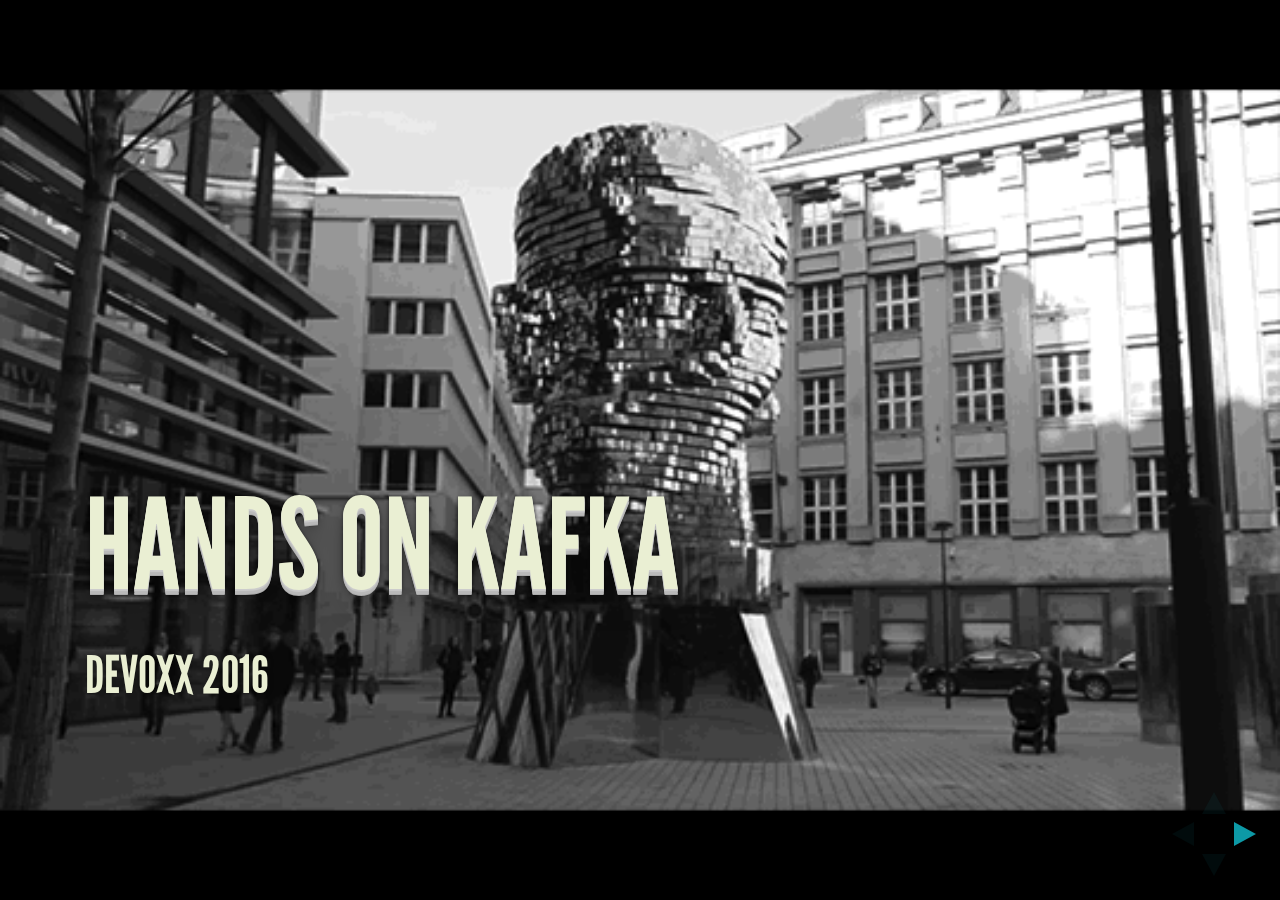
==== commit cab4ca19: "reveal.js fixes" ====
--- a/reveal.js/index_java.html
+++ b/reveal.js/index_java.html
@@ -1,1515 +1,1515 @@
 <!doctype html>
 <html lang="en">
 
-<head>
-    <meta charset="utf-8">
-
-    <title>reveal.js - The HTML Presentation Framework</title>
-
-    <meta name="description" content="A framework for easily creating beautiful presentations using HTML">
-    <meta name="author" content="Hakim El Hattab">
-
-    <meta name="apple-mobile-web-app-capable" content="yes" />
-    <meta name="apple-mobile-web-app-status-bar-style" content="black-translucent" />
-
-    <meta name="viewport" content="width=device-width, initial-scale=1.0, maximum-scale=1.0, user-scalable=no, minimal-ui">
-
-    <link rel="stylesheet" href="css/reveal.css">
-    <link rel="stylesheet" href="css/theme/league.css" id="theme">
-
-    <!-- Code syntax highlighting -->
-    <link rel="stylesheet" href="lib/css/zenburn.css">
-
-    <!-- Printing and PDF exports -->
-    <script>
-        var link = document.createElement( 'link' );
-        link.rel = 'stylesheet';
-        link.type = 'text/css';
-        link.href = window.location.search.match( /print-pdf/gi ) ? 'css/print/pdf.css' : 'css/print/paper.css';
-        document.getElementsByTagName( 'head' )[0].appendChild( link );
-    </script>
-
-    <!--[if lt IE 9]>
-    <script src="lib/js/html5shiv.js"></script>
-    <![endif]-->
-</head>
-
-<body>
-
-<div class="reveal">
-
-    <!-- Any section element inside of this container is displayed as a slide -->
-    <div class="slides">
-        <section data-background="img/u7EGEeEmpR43e.gif">
-            <br />
-            <br />
-            <br />
-            <br />
-            <br />
-            <br />
-            <br />
-            <br />
-            <h1>Hands on Kafka</h1>
-            <h3>Devoxx 2016</h3>
-        </section>
-
-        <section>
-            <h2>Infrastructure</h2>
-            <section data-background="img/lIk6BF7Vj9XcA.gif">
-                <p>Préparons nous</p>
-            </section>
-            <section>
-                <p>Copier l'install de Kafka sur votre machine depuis la clé fournie.</p>
-            </section>
-            <section>
-                <p>Par la suite, les commandes exécutées supposent que vous êtes avec un terminal dans ce répertoire.</p>
-            </section>
-            <section>
-                <p>Pensez à démarrer 5 à 6 sessions de terminal dans ce répertoire.</p>
-            </section>
-        </section>
-
-        <section>
-            <h2>Zookeeper</h2>
-            <section data-background="http://metrouk2.files.wordpress.com/2011/03/article-1299702341820-0057fc54000004b0-402932_636x389.jpg"></section>
-            <section>
-                <p>Zookeeper sert à la coordination de Kafka.</p>
-            </section>
-            <section>
-                <p>Il faut donc le démarrer en premier.</p>
-                <p>Pour les besoins de l'atelier, un seul noeud suffit.</p>
-            </section>
-            <section>
-                <h3>Démarrons 1 noeud Zookeeper</h3>
-                <pre><code class="hljs" data-trim>./bin/zookeeper-server-start.sh config/zookeeper.properties</code></pre>
-            </section>
-            <section>
-                <h3>Testons</h3>
+	<head>
+		<meta charset="utf-8">
+
+		<title>reveal.js - The HTML Presentation Framework</title>
+
+		<meta name="description" content="A framework for easily creating beautiful presentations using HTML">
+		<meta name="author" content="Hakim El Hattab">
+
+		<meta name="apple-mobile-web-app-capable" content="yes" />
+		<meta name="apple-mobile-web-app-status-bar-style" content="black-translucent" />
+
+		<meta name="viewport" content="width=device-width, initial-scale=1.0, maximum-scale=1.0, user-scalable=no, minimal-ui">
+
+		<link rel="stylesheet" href="css/reveal.css">
+		<link rel="stylesheet" href="css/theme/league.css" id="theme">
+
+		<!-- Code syntax highlighting -->
+		<link rel="stylesheet" href="lib/css/zenburn.css">
+
+		<!-- Printing and PDF exports -->
+		<script>
+			var link = document.createElement( 'link' );
+			link.rel = 'stylesheet';
+			link.type = 'text/css';
+			link.href = window.location.search.match( /print-pdf/gi ) ? 'css/print/pdf.css' : 'css/print/paper.css';
+			document.getElementsByTagName( 'head' )[0].appendChild( link );
+		</script>
+
+		<!--[if lt IE 9]>
+		<script src="lib/js/html5shiv.js"></script>
+		<![endif]-->
+	</head>
+
+	<body>
+
+		<div class="reveal">
+
+			<!-- Any section element inside of this container is displayed as a slide -->
+			<div class="slides">
+				<section data-background="img/u7EGEeEmpR43e.gif">
+                    <br />
+                    <br />
+                    <br />
+                    <br />
+                    <br />
+                    <br />
+                    <br />
+                    <br />
+					<h1>Hands on Kafka</h1>
+                    <h3>Devoxx 2016</h3>
+				</section>
+
+				<section>
+					<h2>Infrastructure</h2>
+					<section data-background="img/lIk6BF7Vj9XcA.gif">
+						<p>Préparons nous</p>
+					</section>
+					<section>
+						<p>Copier l'install de Kafka sur votre machine depuis la clé fournie.</p>
+					</section>
+					<section>
+						<p>Par la suite, les commandes exécutées supposent que vous êtes avec un terminal dans ce répertoire.</p>
+					</section>
+					<section>
+						<p>Pensez à démarrer 5 à 6 sessions de terminal dans ce répertoire.</p>
+					</section>
+				</section>
+
+				<section>
+					<h2>Zookeeper</h2>
+                    <section data-background="http://metrouk2.files.wordpress.com/2011/03/article-1299702341820-0057fc54000004b0-402932_636x389.jpg"></section>
+					<section>
+						<p>Zookeeper sert à la coordination de Kafka.</p>
+					</section>
+					<section>
+						<p>Il faut donc le démarrer en premier.</p>
+						<p>Pour les besoins de l'atelier, un seul noeud suffit.</p>
+					</section>
+					<section>
+						<h3>Démarrons 1 noeud Zookeeper</h3>
+						<pre><code class="hljs" data-trim>./bin/zookeeper-server-start.sh config/zookeeper.properties</code></pre>
+					</section>
+					<section>
+						<h3>Testons</h3>
 						<pre><code class="hljs" data-trim>
-                            telnet 127.0.0.1 2181
-
-                            Trying 127.0.0.1...
-                            Connected to localhost.
-                            Escape character is '^]'.
+telnet 127.0.0.1 2181
+
+Trying 127.0.0.1...
+Connected to localhost.
+Escape character is '^]'.
+						</code></pre>
+					</section>
+				</section>
+
+				<section>
+					<h2 style="color: #0d99a5">Kafka</h2>
+                    <section data-background="https://alyoop2.files.wordpress.com/2015/01/kafka-bug.jpg">
+                    </section>
+					<section>
+						<p>Ce sont ces noeuds qui vont gérer le stockage des messages et leur distribution.</p>
+					</section>
+					<section>
+						<h3>Modification de la configuration du serveur</h3>
+						<pre><code class="hljs" data-trim>
+//Changez la configuration par défaut avec 4 partitions
+vi config/server.properties
+...
+num.partitions=4
+...
+						</code></pre>
+					</section>
+					<section>
+						<h3>Création de deux fichiers de configuration</h3>
+						<pre><code class="hljs" data-trim>
+//Copiez le fichier dans deux fichiers séparés, un par broker
+cp config/server.properties config/server-1.properties
+cp config/server.properties config/server-2.properties
+						</code></pre>
+					</section>
+					<section>
+						<h3>Configuration du noeud 1</h3>
+						<p>server-1.properties</p>
+						<pre><code class="hljs" data-trim>
+// Éditez le fichier config/server-1.properties pour changer son id,
+// son port et son répertoire de travail
+vi config/server-1.properties
+...
+broker.id=1
+...
+listeners=PLAINTEXT://:9092
+...
+log.dirs=/tmp/kafka-logs-1
+...
+zookeeper.connect=localhost:2181
+...
+						</code></pre>
+					</section>
+					<section>
+						<h3>Configuration du noeud 2</h3>
+						<p>server-2.properties</p>
+						<pre><code class="hljs" data-trim>
+//Éditez le fichier config/server-2.properties pour changer son id,
+//son port et son répertoire de travail
+vi config/server-2.properties
+...
+broker.id=2
+...
+listeners=PLAINTEXT://:9093
+...
+log.dirs=/tmp/kafka-logs-2
+...
+zookeeper.connect=localhost:2181
+...
+						</code></pre>
+					</section>
+					<section>
+						<h3>Démarrons les deux noeuds</h3>
+						<pre><code class="hljs" data-trim>
+//Broker 1
+//Lancez le noeud
+./bin/kafka-server-start.sh config/server-1.properties
+
+...
+
+//Broker 2
+//Lancez le noeud
+./bin/kafka-server-start.sh config/server-2.properties
+						</code></pre>
+					</section>
+					<section>
+						<h3>Testons</h3>
+						<pre><code class="hljs" data-trim>
+//Connectez vous à Zookeper
+./bin/zookeeper-shell.sh 127.0.0.1:2181
+
+//Vérifiez les ids des brokers
+ls /brokers/ids
+
+//Vérifiez le port du broker1
+get /brokers/ids/1
+
+//Vérifiez le port du broker2
+get /brokers/ids/2
+						</code></pre>
+					</section>
+				</section>
+
+				<section>
+					<h2>Kafka CLI</h2>
+                    <section data-background="https://i.imgur.com/hw9cmbg.png"></section>
+					<section>
+						<p>Nous allons créer un topic pour cet atelier. Il sera répliqué deux fois avec 4 partitions.</p>
+					</section>
+					<section>
+						<h3>Création du topic 'devoxx'</h3>
+						<pre><code class="hljs" data-trim>
+./bin/kafka-topics.sh --create --topic devoxx \
+--partition 4 --replication-factor 2 --zookeeper 127.0.0.1:2181
+						</code></pre>
+					</section>
+					<section>
+						<p>Vous remarquerez que nous ne discutons pas directement avec Kafka mais seulement avec Zookeeper.</p>
+						<p>Kafka est par nature distribué, chaque broker surveille Zookeeper. L'ensemble se coordonne ensuite pour avec un état cohérent.</p>
+					</section>
+					<section>
+						<h3>Vérification</h3>
+						<pre><code class="hljs" data-trim>
+./bin/kafka-topics.sh --describe  --topic devoxx --zookeeper 127.0.0.1:2181
+
+Topic:devoxx  PartitionCount:4  ReplicationFactor:2 Configs:
+  Topic: devoxx	Partition: 0  Leader: 1	Replicas: 1,2  Isr: 1,2
+  Topic: devoxx	Partition: 1  Leader: 2	Replicas: 2,1  Isr: 2,1
+  Topic: devoxx	Partition: 2  Leader: 1	Replicas: 1,2  Isr: 1,2
+  Topic: devoxx	Partition: 3  Leader: 2	Replicas: 2,1  Isr: 2,1
+						</code></pre>
+						<p>Dans ce cas, les partitions 0 et 2 sont gérées par le broker 1, 1 et 3 par le broker 2.</p>
+						<p>Toutes les partitions ont des replicas "In sync" dans les deux brokers.</p>
+					</section>
+					<section>
+						<h3>Lancement d'un consommateur</h3>
+						<pre><code class="hljs" data-trim>
+./bin/kafka-console-consumer.sh --topic devoxx --zookeeper 127.0.0.1:2181
+						</code></pre>
+						<p>Rien ne se passe pour l'instant car il n'y a pas de production de données.</p>
+					</section>
+                    <section>
+                        <h3>Lancement d'un producteur</h3>
+						<pre><code class="hljs" data-trim>
+./bin/kafka-console-producer.sh --topic devoxx --broker-list 127.0.0.1:9092,127.0.0.1:9093
                         </code></pre>
-            </section>
-        </section>
-
-        <section>
-            <h2 style="color: #0d99a5">Kafka</h2>
-            <section data-background="https://alyoop2.files.wordpress.com/2015/01/kafka-bug.jpg">
-            </section>
-            <section>
-                <p>Ce sont ces noeuds qui vont gérer le stockage des messages et leur distribution.</p>
-            </section>
-            <section>
-                <h3>Modification de la configuration du serveur</h3>
-						<pre><code class="hljs" data-trim>
-                            //Changez la configuration par défaut avec 4 partitions
-                            vi config/server.properties
-                            ...
-                            num.partitions=4
-                            ...
+                        <p>Vous remarquerez cette fois que nous avons donné en paramètre la liste des brokers et pas de zookeeper.</p>
+                    </section>
+                    <section>
+                        <p>Saississez des messages séparés par ENTER. Ils doivent apparaître dans la session du consommateur.</p>
+                    </section>
+                    <section>
+                        <h3>Stockage des données</h3>
+                        <pre><code class="hljs" data-trim>
+ls -l /tmp/kafka-logs-1 /tmp/kafka-logs-2
+
+/tmp/kafka-logs-1:
+total 16
+.
+..
+devoxx-0
+devoxx-1
+devoxx-2
+devoxx-3
+
+/tmp/kafka-logs-2:
+total 16
+.
+..
+devoxx-0
+devoxx-1
+devoxx-2
+devoxx-3
                         </code></pre>
-            </section>
-            <section>
-                <h3>Création de deux fichiers de configuration</h3>
-						<pre><code class="hljs" data-trim>
-                            //Copiez le fichier dans deux fichiers séparés, un par broker
-                            cp config/server.properties config/server-1.properties
-                            cp config/server.properties config/server-2.properties
+                    </section>
+                    <section>
+                        <h3>Stockage des données</h3>
+                        <pre><code class="hljs" data-trim>
+ls -l /tmp/kafka-logs-*/devoxx-*/*
+
+/tmp/kafka-logs-1/devoxx-1/00000000000000000000.index
+/tmp/kafka-logs-1/devoxx-1/00000000000000000000.log
+/tmp/kafka-logs-1/devoxx-3/00000000000000000000.index
+/tmp/kafka-logs-1/devoxx-3/00000000000000000000.log
+/tmp/kafka-logs-2/devoxx-0/00000000000000000000.index
+/tmp/kafka-logs-2/devoxx-0/00000000000000000000.log
+/tmp/kafka-logs-2/devoxx-2/00000000000000000000.index
+/tmp/kafka-logs-2/devoxx-2/00000000000000000000.log
                         </code></pre>
-            </section>
-            <section>
-                <h3>Configuration du noeud 1</h3>
-                <p>server-1.properties</p>
-						<pre><code class="hljs" data-trim>
-                            // Éditez le fichier config/server-1.properties pour changer son id,
-                            // son port et son répertoire de travail
-                            vi config/server-1.properties
-                            ...
-                            broker.id=1
-                            ...
-                            listeners=PLAINTEXT://:9092
-                            ...
-                            log.dirs=/tmp/kafka-logs-1
-                            ...
-                            zookeeper.connect=localhost:2181
-                            ...
+                        <p>Dans chaque partition, un fichier a été créé pour indexer les données et les stocker.</p>
+                    </section>
+                    <section>
+                        <pre><code class="hljs" data-trim>
+cat /tmp/kafka-logs-*/devoxx-*/*.log
+p_N����Bonjour devoxxp_N����Bonjour devoxxp_N����Bonjour devoxx�������phae�[^<����ahize%
                         </code></pre>
-            </section>
-            <section>
-                <h3>Configuration du noeud 2</h3>
-                <p>server-2.properties</p>
-						<pre><code class="hljs" data-trim>
-                            //Éditez le fichier config/server-2.properties pour changer son id,
-                            //son port et son répertoire de travail
-                            vi config/server-2.properties
-                            ...
-                            broker.id=2
-                            ...
-                            listeners=PLAINTEXT://:9093
-                            ...
-                            log.dirs=/tmp/kafka-logs-2
-                            ...
-                            zookeeper.connect=localhost:2181
-                            ...
+                        <p>Enfin, à l'intérieur des fichiers .log (segments) se trouvent les messages.</p>
+                    </section>
+				</section>
+
+                <section>
+                    <h2>STEP_1</h2>
+                    <h3>Codons un producteur</h3>
+                    <section data-background="http://i.giphy.com/ZPFQVis9WAAcE.gif"></section>
+                    <section>
+                        <p>Nous allons maintenant créer un producteur de données avec du code et l'API 0.9.1.X de Kafka.</p>
+                    </section>
+                    <section>
+                        <p>Écrire dans Kafka consiste à :
+                            <ol>
+                            <li>Configurer et instancier un <i>KafkaProducer</i></li>
+                            <li>Créer des messages de type <i>ProducerRecord</i></li>
+                            <li>Les envoyer à l'aide du <i>KafkaProducer</i> dans le topic Kafka</li>
+                            </ol>
+                        </p>
+                    </section>
+                    <section>
+                        <p>Pour se faire, vous allez devoir suivre les 4 TODOs de la classes <i>fr.xebia.devoxx.kafka.JavaProducer</i> en suivant les étapes décrites si dessous.</p>
+                        <p>Cette classe est une classe exécutable que vous pouvez lancer depuis Eclipse ou IntelliJ.</p>
+                    </section>
+                </section>
+
+
+                <section data-background-video="http://i.imgur.com/zNJ4r1g.gifv">
+                    <h2>STEP_1_1</h2>
+                    <h3>Instanciation d'un KafkaProducer</h3>
+                    <section></section>
+                    <section>
+                        <p>Instancier un <i>org.apache.kafka.clients.producer.KafkaProducer&lt;K, V&gt;</i> dans la méthode <i>createKafkaProducer</i>.</p>
+                    </section>
+                    <section>
+                        <p>Un producer a besoin d'une Map de propriétés</p>
+                    </section>
+                    <section>
+                        <p>Les 3 propriétés obligatoires sont : </p>
+                    </section>
+                    <section>
+                        <p><i>bootstrap.servers</i></p>
+                        <p>Liste de host:port, séparés par des virgules, pour se connecter aux brokers Kafka. Pas besoin, de mettre la liste complète des brokers. Néanmoins c'est une bonne pratique d'en mettre au moins deux pour que votre producer soit tolérant à la panne d'un broker.</p>
+                    </section>
+                    <section>
+                        <p><i>key.serializer</i> / <i>value.serializer</i></p>
+                        <p>Les brokers Kafka manipulent les clés et valeurs des messages sous forme de byte arrays.</p>
+                        <p>Mettre comme valeur le nom complet d'un classe qui implémente l'interface <i>org.apache.kafka.common.serialization.Serializer</i>.<p>
+                    </section>
+                    <section>
+                        <p>Le producer utilisera cette classe pour "serialiser" les objets java des clés et valeurs des messages sous forme de byte arrays.</p>
+                        <p>Dans cet exercice nous manipulerons des messages avec des clés et des valeurs de types String.</p>
+                        <p>N.B. : key.serializer est obligatoire même si on envoie des messages sans clés.</p>
+                    </section>
+                    <section>
+                        <h4>Implémentez la section 1_1</h4>
+                    </section>
+                    <section>
+                        <h4>Solution</h4>
+                    </section>
+                    <section>
+                        <pre><code class="hljs" data-trim>
+Map&lt;String, Object&gt; props = new HashMap&lt;&gt;();
+props.put("bootstrap.servers", "localhost:9092,localhost:9093");
+props.put("value.serializer", "org.apache.kafka.common.serialization.StringSerializer");
+props.put("key.serializer", "org.apache.kafka.common.serialization.StringSerializer");
+
+return new KafkaProducer&lt;&gt;(props);
                         </code></pre>
-            </section>
-            <section>
-                <h3>Démarrons les deux noeuds</h3>
-						<pre><code class="hljs" data-trim>
-                            //Broker 1
-                            //Lancez le noeud
-                            ./bin/kafka-server-start.sh config/server-1.properties
-
-                            ...
-
-                            //Broker 2
-                            //Lancez le noeud
-                            ./bin/kafka-server-start.sh config/server-2.properties
+                    </section>
+                </section>
+
+
+                <section>
+                    <h2>STEP_1_2</h2>
+                    <h3>Écriture dans le topic</h3>
+                    <section></section>
+                    <section>
+                        <p>Explorez l'API de <i>KafkaProducer</i> et <i>ProducerRecord</i> et envoyez un message (<i>ProducerRecord&lt;K, V&gt;</i>) sur le topic <i>devoxx</i>.</p>
+                    </section>
+                    <section>
+                        <p>Vous trouverez une méthode <i>produceData</i> qui produit un message avec le timestamp + la charge moyenne de votre machine.</p>
+                    </section>
+                    <section>
+                        <p>Dans la boucle infinie de la méthode <i>main</i> du JavaProducer : créer un <i>ProducerRecord&lt;String, String&gt;</i> possédant uniquement une valeur (pas de clé) générée à l'aide de la méthode <i>produceData</i></p>
+                        <p>Appeler ensuite la méthode <i>fireAndForget</i> en passant en paramètres le <i>KafkaProducer</i> et le <i>ProducerRecord</i>.</p>
+                    </section>
+                    <section>
+                        <p>Dans la méthode <i>fireAndForget</i> du JavaProducer : envoyer le message aux brokers Kafka de manière asynchrone et sans callback.</p>
+                    </section>
+                    <section>
+                        <h4>Implémentez la section 1_2</h4>
+                    </section>
+                    <section>
+                        <h4>Solution</h4>
+                    </section>
+                    <section>
+                        <pre><code class="hljs" data-trim>
+public static void main(String[] args) throws ExecutionException, InterruptedException {
+    // instanciation du KafkaProducer
+    KafkaProducer&lt;String, String&gt; producer = createKafkaProducer();
+
+    // écriture
+    while (true) {
+        // TODO 1_2
+        String message = produceData();
+        ProducerRecord&lt;String, String&gt; record = new ProducerRecord<>("devoxx", message);
+        fireAndForget(producer, record);
+        Thread.sleep(1000);
+    }
+}</code></pre>
+                    </section>
+                    <section>
+                        <pre><code class="hljs" data-trim>
+private static void fireAndForget(KafkaProducer&lt;String, String&gt; producer, ProducerRecord&lt;String, String&gt; record) {
+    // TODO 1_2
+    try {
+        producer.send(record);
+    } catch (Exception e) {
+        // only catch exception before sending message
+        e.printStackTrace();
+    }
+}</code></pre>
+                    </section>
+                    <section>
+                        <p>Vous pouvez lancer la classe JavaProducer</p>
+                    </section>
+                    <section>
+                        <p>Vérifier que le kafka-console-consumer lancé dans l'exercice précédent reçoit bien les messages envoyés par notre JavaProducer</p>
+                        <pre><code class="hljs" data-trim>
+2015-10-20T16:11:17.412Z: avg_load: 2.81005859375
+2015-10-20T16:11:18.934Z: avg_load: 2.81005859375
+2015-10-20T16:11:19.939Z: avg_load: 2.81005859375
+2015-10-20T16:11:20.946Z: avg_load: 2.6650390625
+2015-10-20T16:11:21.951Z: avg_load: 2.6650390625
                         </code></pre>
-            </section>
-            <section>
-                <h3>Testons</h3>
-						<pre><code class="hljs" data-trim>
-                            //Connectez vous à Zookeper
-                            ./bin/zookeeper-shell.sh 127.0.0.1:2181
-
-                            //Vérifiez les ids des brokers
-                            ls /brokers/ids
-
-                            //Vérifiez le port du broker1
-                            get /brokers/ids/1
-
-                            //Vérifiez le port du broker2
-                            get /brokers/ids/2
+                    </section>
+                    <section>
+                        <p>Dans la boucle infinie de la méthode <i>main</i>, <i>Thread.sleep(1000)</i> est juste là pour ne pas saturer le système. Essayer de changer sa valeur pour voir la différence sur la charge sur votre système.</p>
+                    </section>
+                </section>
+
+                <section>
+                    <h2>STEP_1_3</h2>
+                    <h3>Écriture synchrone</h3>
+                    <section></section>
+                    <section>
+                        <p>La méthode send du <i>KafkaProducer</i> renvoit une Future</p>
+                    </section>
+                    <section>
+                        <p>Dans la boucle infinie de la méthode <i>main</i> du JavaProducer : Modifier l'appel à <i>fireAndForget</i> par un appel à <i>sendSynchronously</i></p>
+                    </section>
+                    <section>
+                        <p>Dans la méthode <i>sendSynchronously</i> du JavaProducer : envoyer le message aux brokers Kafka de manière synchrone en bloquant sur la future à l'aide de la méthode <i>get()</i>.</p>
+                    </section>
+                    <section>
+                        <h4>Implémentez la section 1_3</h4>
+                    </section>
+                    <section>
+                        <h4>Solution</h4>
+                    </section>
+                    <section>
+                        <pre><code class="hljs" data-trim>
+private static void sendSynchronously(KafkaProducer&lt;String, String&gt; producer, ProducerRecord&lt;String, String&gt; record) {
+    // TODO 1_3
+    try {
+        producer.send(record).get();
+    } catch (Exception e) {
+        // catch all exceptions
+        e.printStackTrace();
+    }
+}</code></pre>
+                    </section>
+                </section>
+
+                <section>
+                    <h2>STEP_1_4</h2>
+                    <h3>Écriture asynchrone</h3>
+                    <section></section>
+                    <section>
+                        <p>Il est possible d'envoyer des messages auxx brokers Kafka de manière asynchrone et d'impléménter une méthode de callback qui sera appelée lorsque les brokers Kafka se seront acquitté de l'écriture du message.</p>
+                    </section>
+                    <section>
+                        <p>Dans la boucle infinie de la méthode <i>main</i> du <i>JavaProducer</i> : Modifier l'appel à <i>sendSynchronously</i> par un appel à <i>sendAsynchronously</i></p>
+                    </section>
+                    <section>
+                        <p>Ecrire une classe <i>DemoProducerCallback</i> qui implémente l'interface <i>org.apache.kafka.clients.producer.Callback</i>.</p>
+                    </section>
+                    <section>
+                        <p>Dans cette classe vous devrez implémenter la méthode <i>onCompletion</i> qui possède deux arguments : </p>
+                        <p><i>RecordMetadata recordMetadata</i> qui renvoie des informations sur le message en cas de succès</p>
+                        <p><i>Exception e</i> qui sera non null en cas d'erreur</p>
+                    </section>
+                    <section>
+                        <p>Afficher simplement la stacktrace en cas d'erreur</p>
+                        <p>Afficher dans la console les informations que vous jugerez pertinentes en cas de succès (offset, partition, topic...)</p>
+                    </section>
+                    <section>
+                        <p>Dans la méthode <i>sendAsynchronously</i> du <i>JavaProducer</i> : envoyer le message aux brokers Kafka de manière asynchrone en passant en paramètre une instance de <i>DemoProducerCallback</i>.</p>
+                    </section>
+                    <section>
+                        <h4>Implémentez la section 1_4</h4>
+                    </section>
+                    <section>
+                        <h4>Solution</h4>
+                    </section>
+                    <section>
+                        <pre><code class="hljs" data-trim>
+// TODO 1_4
+private static class DemoProducerCallback implements Callback {
+    @Override
+    public void onCompletion(RecordMetadata recordMetadata, Exception e) {
+        if (e != null) {
+            // catch message send
+            e.printStackTrace();
+        } else if (recordMetadata != null) {
+            System.out.printf("message %d sent to partition %d of topic %s%n",
+            recordMetadata.offset(), recordMetadata.partition(), recordMetadata.topic());
+        }
+    }
+}</code></pre>
+                    </section>
+                    <section>
+                        <pre><code class="hljs" data-trim>
+private static void sendAsynchronously(KafkaProducer&lt;String, String&gt; producer, ProducerRecord&lt;String, String&gt; record) {
+    // TODO 1_4
+    try {
+        producer.send(record, new DemoProducerCallback());
+    } catch (Exception e) {
+        // only catch exception before sending message
+        e.printStackTrace();
+    }
+}</code></pre>
+                    </section>
+                    <section>
+                        <h4>OU</h4>
+                    </section>
+                    <section>
+                        <pre><code class="hljs" data-trim>
+private static void sendAsynchronously(KafkaProducer&lt;String, String&gt; producer, ProducerRecord&lt;String, String&gt; record) {
+    // TODO 1_4
+    producer.send(record,
+    (recordMetadata, e) -> {
+        if (e != null) {
+            e.printStackTrace();
+        } else {
+            System.out.printf("message %d sent to partition %d of topic %s%n",
+            recordMetadata.offset(), recordMetadata.partition(), recordMetadata.topic());
+        }
+    });
+}</code></pre>
+                    </section>
+                </section>
+
+
+
+
+                <section>
+                    <h2>STEP_2</h2>
+                    <h3>Codons un consommateur</h3>
+                    <section data-background="http://i.giphy.com/SFRhYgSElTfvG.gif"></section>
+                    <section>
+                        <p>En suivant la même démarche, nous allons coder un consommateur Kafka à l'aide de la nouvelle API introduite avec la version 0.9.</p>
+                    </section>
+                    <section>
+                        <p>Cette fois, nous allons travailler sur la classe <i>fr.xebia.devoxx.kafka.JavaConsumer</i>.</p>
+                    </section>
+                    <section>
+                        <p>Lire avec ce consommateur depuis Kafka consiste à :
+                        <ol>
+                            <li>Configurer et instancier un <i>KafkaConsumer</i></li>
+                            <li>Abonner ce producer à un(ou des) topic(s)</li>
+                            <li>Obtenir des messages de type <i>ConsumerRecords</i> de ce topic</li>
+                            <li>Persister les offsets des partitions du topic consommées</li>
+                        </ol>
+                        </p>
+                    </section>
+                    <section>
+                        <p>Pour se faire, vous allez devoir suivre les 6 TODOs de la classes <i>fr.xebia.devoxx.kafka.JavaConsumer</i> en suivant les étapes décrites si dessous.</p>
+                        <p>Cette classe est une classe exécutable que vous pouvez lancer depuis Eclipse ou IntelliJ.</p>
+                    </section>
+                </section>
+
+
+                <section>
+                    <h2>STEP_2_1</h2>
+                    <h3>Instanciation d'un KafkaConsumer</h3>
+                    <section></section>
+                    <section>
+                        <p>Instancier un <i>org.apache.kafka.clients.consumer.KafkaConsumer&lt;K, V&gt;</i> dans la méthode <i>createKafkaConsumer</i>.</p>
+                    </section>
+                    <section>
+                        <p>Un consumer a besoin d'une Map de propriétés</p>
+                    </section>
+                    <section>
+                        <p>Les 4 propriétés obligatoires sont : </p>
+                    </section>
+                    <section>
+                        <p><i>bootstrap.servers</i></p>
+                        <p>Liste de host:port, séparés par des virgules, pour se connecter aux brokers Kafka. Pas besoin, de mettre la liste complète des brokers. Néanmoins c'est une bonne pratique d'en mettre au moins deux pour que votre producer soit tolérant à la panne d'un broker.</p>
+
+                        <p><i>group.id</i></p>
+                        <p>L'identifiant du groupe de consommation auquel appartient ce consumer. Mettre une string arbitraire.</p>
+                    </section>
+                    <section>
+                        <p><i>key.deserializer</i> / <i>value.deserializer</i></p>
+                        <p>Les brokers Kafka manipulent les clés et valeurs des messages sous forme de byte arrays.</p>
+                        <p>Mettre comme valeur le nom complet d'un classe qui implémente l'interface <i>org.apache.kafka.common.serialization.Deserializer</i>.<p>
+                    </section>
+                    <section>
+                        <p>Le consumer utilisera cette classe pour "deserialiser" les byte arrays des clés et valeurs des messages en objets java.</p>
+                        <p>Dans cet exercice nous manipulerons des messages avec des clés et des valeurs de types String.</p>
+                    </section>
+                    <section>
+                        <h4>Implémentez la section 2_1</h4>
+                    </section>
+                    <section>
+                        <h4>Solution</h4>
+                    </section>
+                    <section>
+                        <pre><code class="hljs" data-trim>
+private static KafkaConsumer&lt;String, String&gt; createKafkaConsumer() {
+    // TODO 2_1
+    Map&lt;String, Object&gt; props = new HashMap<>();
+    // required properties
+
+
+    props.put("bootstrap.servers", "localhost:9092,localhost:9093");
+    props.put("group.id", "whatever");
+    props.put("key.deserializer", "org.apache.kafka.common.serialization.StringDeserializer");
+    props.put("value.deserializer", "org.apache.kafka.common.serialization.StringDeserializer");
+
+    return new KafkaConsumer<>(props);
+}</code></pre>
+                    </section>
+                </section>
+
+
+                <section>
+                    <h2>STEP_2_2</h2>
+                    <h3>Abonnement au topic et consommation</h3>
+                    <section></section>
+                    <section>
+                        <p>Juste avant la boucle infinie de la méthode <i>main</i></p>
+                        <p>Abonner le consumer au topic devoxx à l'aide de la méthode <i>subcribe</i>.</p>
+                    </section>
+                    <section>
+                        <p>Dans la boucle infinie : </p>
+                        <p>Récupérer les messages du topic devoxx à l'aide la méthode <i>poll</i>.</p>
+                    </section>
+                    <section>
+                        <p>poll() retourne un Iterable de <i>ConsumerRecord</i>.</p>
+                        <p>Chaque record contient le topic du message, la partition d'où provient le message, l'offset du message dans cette partition, et bien sur la clé et la valeur du message.</p>
+                        <p>Itérer sur ces messages pour les afficher à l'aide de la méthode <i>display</i> codée pour vous.</p>
+                    </section>
+                    <section>
+                        <p>poll() prend en paramètre un en entier représentant un timeout en millisecondes.</p>
+                        <p>Ceci indique le temps maximum qu'il faudra à l'appel à cette méthode pour renvoyer un résultat, avec ou sans données.</p>
+                    </section>
+                    <section>
+                        <h4>Implémentez la section 2_2</h4>
+                    </section>
+                    <section>
+                        <h4>Solution</h4>
+                    </section>
+                    <section>
+                        <pre><code class="hljs" data-trim>
+public static void main(String[] args) {
+    //configuration d'un consumer
+    KafkaConsumer&lt;String, String&gt; consumer = createKafkaConsumer();
+
+    // TODO 2_2
+    consumer.subscribe(Collections.singletonList("devoxx"));
+    try {
+        while (true) {
+            ConsumerRecords&lt;String, String&gt; consumerRecords = consumer.poll(100);
+            consumerRecords.forEach(JavaConsumer::display);
+        }
+    } finally {
+        consumer.close();
+    }
+}</code></pre>
+                    </section>
+                </section>
+
+
+                <section>
+                    <h2>STEP_2_3</h2>
+                    <h3>Auto commit</h3>
+                    <section></section>
+                    <section>
+                        <p>Par defaut un KafkaConsumer va commiter automatiquement les offsets des messages pour chaque partitions consommées</p>
+                    </section>
+                    <section>
+                        <p>Ajouter au properties utilisées lors de la création du KafkaConsumer</p>
+                        <p><i>enable.auto.commit</i></p>
+                        <p>Indique si le consumer va commiter automatiquement les offsets des messages</p>
+                        <p>true par défaut</p>
+                    </section>
+                    <section>
+                        <p><i>auto.commit.interval.ms</i></p>
+                        <p>La fréquence de commit en millisecondes. Si auto commit est à true</p>
+                        <p>5000 par défaut</p>
+                    </section>
+                    <section>
+                        <p><i>auto.offset.reset</i></p>
+                        <p>
+                            Controle le comportement du consumer lorsqu'il commence à lire les messages d'une partition pour laquelle il n'a pas encore commité d'offset :
+                        <ul>
+                            <li><i>earliest</i> : consomme les messages depuis le début</li>
+                            <li><i>latest</i> : consomme uniquement les nouveaux messages</li>
+                            <li><i>none</i> : exception si il n'y pas d'offset commité pour ce groupe de consommation</li>
+                        </ul>
+                        </p>
+                    </section>
+                    <section>
+                        <h4>Solution</h4>
+                    </section>
+                    <section>
+                        <pre><code class="hljs" data-trim>
+private static KafkaConsumer&lt;String, String&gt; createKafkaConsumer() {
+    // TODO 2_1
+    Map&lt;String, Object&gt; props = new HashMap<>();
+    // required properties
+
+
+    props.put("bootstrap.servers", "localhost:9092,localhost:9093");
+    props.put("group.id", "test2");
+    props.put("key.deserializer", "org.apache.kafka.common.serialization.StringDeserializer");
+    props.put("value.deserializer", "org.apache.kafka.common.serialization.StringDeserializer");
+
+    // optional properties
+
+    // This parameter controls whether the consumer will commit offsets automatically
+    props.put("enable.auto.commit", "true");
+
+    // The frequency in milliseconds that the consumer offsets are auto-committed to Kafka if enable.auto.commit is set to true.
+    props.put("auto.commit.interval.ms", "5000");
+
+    // This property controls the behavior of the consumer when it starts reading a partition
+    // for which it doesn’t have a committed offset or if the committed offset it has is invalid
+    // earliest : automatically reset the offset to the earliest offset
+    // latest : automatically reset the offset to the latest offset
+    // none : throw exception to the consumer if no previous offset is found for the consumer's group
+    props.put("auto.offset.reset", "latest");
+
+    return new KafkaConsumer<>(props);
+}</code></pre>
+                    </section>
+                    <section>
+                        <p>À ce stage, vous pouvez lancer la classe <i>fr.xebia.devoxx.kafka.JavaConsumer</i> et voir les messages envoyés par le producer.</p>
+                        <p>Vous pouvez donc fermer le consommateur en CLI.</p>
+                    </section>
+                    <section>
+                        <p>Kafka agit comme un broker de messages.</p>
+                        <p>Arrêtez le consommateur quelques secondes, relancer le, vous verrez alors que le consommateur reprend depuis le dernier offest commité.</p>
+                    </section>
+                </section>
+
+                <section>
+                    <h2>STEP_2_4</h2>
+                    <h3>Commit manuel synchrone</h3>
+                    <section></section>
+                    <section>
+                        <p>Modifier la properties enable.auto.commit à false</p>
+                    </section>
+                    <section>
+                        <p>Dans la boucle infinie, après l'affichage des messages renvoyés par la méthode <i>poll</i> :</p>
+                        <p>appler la méthode <i>manualCommit</i></p>
+                    </section>
+                    <section>
+                        <p>Dans la méthode <i>manualCommit</i></p>
+                        <p>Commiter les offsets des partitions consommées de manière synchrone en appelant la méthode <i>commitSync</i> du consumer.</p>
+                    </section>
+                    <section>
+                        <h4>Implémentez la section 2_4</h4>
+                    </section>
+                    <section>
+                        <h4>Solution</h4>
+                    </section>
+                    <section>
+                        <pre><code class="hljs" data-trim>
+private static void manualCommit(KafkaConsumer&lt;String, String&gt; consumer) {
+    // TODO 2_4
+    try {
+        consumer.commitSync();
+    } catch (CommitFailedException e) {
+        e.printStackTrace();
+    }
+}</code></pre>
+                    </section>
+                </section>
+
+                <section>
+                    <h2>STEP_2_5</h2>
+                    <h3>Commit manuel asynchrone</h3>
+                    <section></section>
+                    <section>
+                        <p>Dans la boucle infinie, après l'affichage des messages renvoyés par la méthode <i>poll</i> :</p>
+                        <p>appler la méthode <i>manualAsynchronousCommit</i></p>
+                    </section>
+                    <section>
+                        <p>Dans la méthode <i>manualAsynchronousCommit</i></p>
+                        <p>Commiter les offsets des partitions consommées de manière asynchrone en appelant la méthode <i>commitAsync</i> du consumer.</p>
+                    </section>
+                    <section>
+                        <p>Passer en paramètre de la méthode <i>commitAsync</i> une lambda implémentant l'inteface <i>org.apache.kafka.clients.consumer.OffsetCommitCallback</i></p>
+                    </section>
+                    <section>
+                        <p>Dans cette classe/lambda vous devrez implémenter la méthode <i>onComplete</i> qui possède deux arguments : </p>
+                        <p><i>Map&lt;TopicPartition, OffsetAndMetadata&gt; offsets</i> qui renvoie des informations sur les offsets par partition en cas de succès</p>
+                        <p><i>Exception e</i> qui sera non null en cas d'erreur</p>
+                    </section>
+                    <section>
+                        <p>Afficher simplement la stacktrace en cas d'erreur</p>
+                        <p>Afficher dans la console les informations que vous jugerez pertinentes en cas de succès (offset, partition, topic...)</p>
+                    </section>
+                    <section>
+                        <h4>Implémentez la section 2_5</h4>
+                    </section>
+                    <section>
+                        <h4>Solution</h4>
+                    </section>
+                    <section>
+                        <pre><code class="hljs" data-trim>
+private static void manualAsynchronousCommit(KafkaConsumer&lt;String, String&gt; consumer) {
+    // TODO 2_5
+    consumer.commitAsync((offsets, exception) -> {
+        if (exception != null) {
+            exception.printStackTrace();
+        } else if (offsets != null) {
+            offsets.entrySet().stream().forEach(
+                entry -> {
+                    TopicPartition topicPartition = entry.getKey();
+                    OffsetAndMetadata offsetAndMetadata = entry.getValue();
+                    System.out.printf("commited offset %d for partition %d of topic %s%n",
+                    offsetAndMetadata.offset(), topicPartition.partition(), topicPartition.topic());
+                }
+            );
+        }
+    });
+}</code></pre>
+                    </section>
+                </section>
+
+                <section>
+                    <h2>STEP_2_6</h2>
+                    <h3>Consumer Group Rebalance</h3>
+                    <section></section>
+                    <section>
+                        <p>Il est possible de passer un argument supplémentaire à la méthode <i>subscribe</i> du consumer pour executer du code lorqu'un consumer se voit assigner ou revoquer une partition</p>
+                    </section>
+                    <section>
+                        <p>Créer une classe statique privée dans <i>JavaConsumer</i> implémentant l'interface <i>org.apache.kafka.clients.consumer.ConsumerRebalanceListener</i></p>
+                        <p>Dans la méthode <i>onPartitionsAssigned</i> afficher dans la console les partitions assignées</p>
+                        <p>Dans la méthode <i>onPartitionsRevoked</i> afficher dans la console les partitions revoquées</p>
+                    </section>
+                    <section>
+                        <p>Modifier l'appel à la méthode <i>subscribe</i> dans le <i>main</i> pour passer en second argument une instance de cette classe.</p>
+                    </section>
+                    <section>
+                        <h4>Implémentez la section 2_6</h4>
+                    </section>
+                    <section>
+                        <h4>Solution</h4>
+                    </section>
+                    <section>
+                        <pre><code class="hljs" data-trim>
+// TODO 2_6
+private static class HandleRebalance implements ConsumerRebalanceListener {
+    public void onPartitionsAssigned(Collection&lt;TopicPartition&gt; partitions) {
+        partitions.stream().forEach(
+            topicPartition ->
+            System.out.printf("Assigned partition %d of topic %s%n",
+            topicPartition.partition(), topicPartition.topic())
+        );
+    }
+
+    public void onPartitionsRevoked(Collection&lt;TopicPartition&gt; partitions) {
+        partitions.stream().forEach(
+            topicPartition ->
+            System.out.printf("Revoked partition %d of topic %s%n",
+            topicPartition.partition(), topicPartition.topic())
+        );
+    }
+}</code></pre>
+                    </section>
+                    <section>
+                        <p>Lancer un consumer -> il se voit attribuer les 4 partitions du topic</p>
+                    </section>
+                    <section>
+                        <p>Lancer un deuxième consumer -> chacun des consumers consomment deux partitions du topic</p>
+                    </section>
+                    <section>
+                        <p>Lancer un troisième consumer -> deux consumers consomment une partition. Le dernier en consomme deux.</p>
+                    </section>
+                    <section>
+                        <p>Lancer un quatrième consumer -> chacun des consumers consomment une partition du topic</p>
+                    </section>
+                    <section>
+                        <p>Lancer un cinquième consumer -> 4 consumers consomment une partition du topic. Le dernier ne fait rien.</p>
+                        <p>Le nombre de partition d'un topic determine le parallelisme maximal de consommation!</p>
+                    </section>
+                    <section>
+                        <p>Arreter tous vos consumers</p>
+                    </section>
+                    <section>
+                        <p>Lancer deux consumers : ils consomment chacun deux partitions</p>
+                    </section>
+                    <section>
+                        <p>Arreter un des deux consumers</p>
+                        <p>Le consumer restant reprend la consommation des deux partitions consommées par le consumer arrêté...</p>
+                        <p>Au bout de 30s par défaut... c'est long</p>
+                    </section>
+                    <section>
+                        <p>C'est dû à la valeur de la property <i>session.timeout.ms</i></p>
+                        <p>Elle détermine le temps en millisecondes pendant lequel un consommateur qui a perdu contact avec les brokers Kafka est toujours considérer comme "vivant"</p>
+                        <p>Valeur par défaut 30000</p>
+                    </section>
+                    <section>
+                        <p>En appelant la méthode <i>close</i> sur un consumer on libère immédiatement les partitions qui lui été assignées et on provoque un rebalance</p>
+                    </section>
+                    <section>
+                        <p>Copier ce shutdownhook dans la méthode <i>main</i> après la création du consumer</p>
+                    </section>
+                    <section>
+                        <pre><code class="hljs" data-trim>
+final Thread mainThread = Thread.currentThread();
+
+Runtime.getRuntime().addShutdownHook(new Thread() {
+    public void run() {
+        System.out.println("Starting exit...");
+        // Note that shutdownhook runs in a separate thread, so the only thing we can safely do to a consumer is wake it up
+        consumer.wakeup();
+        try {
+            mainThread.join();
+        } catch (InterruptedException e) {
+            e.printStackTrace();
+        }
+    }
+});</code></pre>
+                    </section>
+                    <section>
+                        <p>Ce shutdownhook va provoquer une WakeupException dans notre boucle infinie avant l'arrêt de notre application</p>
+                        <p>La clause finally de notre méthode main va appeler la méthode <i>close</i> sur notre consumer</p>
+                    </section>
+                    <section>
+                        <p>Lancer à nouveau deux consumers</p>
+                        <p>Stopper un des deux consumers</p>
+                        <p>Le rebalance est immédiat!</p>
+                    </section>
+                </section>
+
+                <section>
+                    <h2>STEP_3</h2>
+                    <h3>Batch consumer</h3>
+                    <section data-background="img/K48x3A2pHglFK.gif"></section>
+                    <section>
+                        <p>Nous allons coder un consommateur Kafka en mode batch à l'aide de la nouvelle API introduite avec la version 0.9.</p>
+                    </section>
+                    <section>
+                        <p>Cette fois, nous allons travailler sur la classe <i>fr.xebia.devoxx.kafka.JavaBatchConsumer</i>.</p>
+                    </section>
+                    <section>
+                        <p>Créer un job avec ce consommateur depuis Kafka consiste à :
+                        <ol>
+                            <li>Configurer et instancier un <i>KafkaConsumer</i></li>
+                            <li>Assigner les partitions du topic à ce consumer</li>
+                            <li>Assigner un offset pour chaque partition consommée</li>
+                            <li>Obtenir des messages de type <i>ConsumerRecords</i> des partitions</li>
+                        </ol>
+                        </p>
+                    </section>
+                    <section>
+                        <p>Pour se faire, vous allez devoir suivre les 4 TODOs de la classes <i>fr.xebia.devoxx.kafka.JavaBatchConsumer</i> en suivant les étapes décrites si dessous.</p>
+                        <p>Cette classe est une classe exécutable que vous pouvez lancer depuis Eclipse ou IntelliJ.</p>
+                    </section>
+                </section>
+
+                <section>
+                    <h2>STEP_3_1</h2>
+                    <h3>Instanciation d'un KafkaConsumer</h3>
+                    <section></section>
+                    <section>
+                        <p>Instancier un <i>org.apache.kafka.clients.consumer.KafkaConsumer&lt;K, V&gt;</i> dans la méthode <i>createKafkaConsumer</i>.</p>
+                    </section>
+                    <section>
+                        <p>Pas besoin de commiter les offsets ici : mettre la valeur de la property enable.auto.commit à false</p>
+                    </section>
+                    <section>
+                        <h4>Implémentez la section 3_1</h4>
+                    </section>
+                    <section>
+                        <h4>Solution</h4>
+                    </section>
+                    <section>
+                        <pre><code class="hljs" data-trim>
+private static KafkaConsumer&lt;String, String&gt; createKafkaConsumer() {
+    // TODO 3_1
+    Map&lt;String, Object&gt; props = new HashMap<>();
+    // required properties
+
+    props.put("bootstrap.servers", "localhost:9092,localhost:9093");
+    props.put("key.deserializer", "org.apache.kafka.common.serialization.StringDeserializer");
+    props.put("value.deserializer", "org.apache.kafka.common.serialization.StringDeserializer");
+    props.put("enable.auto.commit", "false");
+
+    return new KafkaConsumer<>(props);
+}</code></pre>
+                    </section>
+                </section>
+
+                <section>
+                    <h2>STEP_3_2</h2>
+                    <h3>Assigner les partitions du topic à ce consumer</h3>
+                    <section></section>
+                    <section>
+                        <p>Ici nous utiliserons une seul instance de ce batch consumer</p>
+                        <p>Nul besoin de groupe de consommation ou de rebalance</p>
+                        <p>Nous allons assigner les partitions consommées par ce job manuellement</p>
+                    </section>
+                    <section>
+                        <p>Dans la methode <i>assignPartitions</i> : récupérer la liste des partitions du topic devoxx à l'aide de la méthode <i>partitionsFor</i> du consumer</p>
+                        <p>Transformer cette liste de <i>PartitionInfo</i> en une liste de <i>TopicPartition</i></p>
+                        <p>assigne la liste de <i>TopicPartition</i> au consumer à l'aide de la méthode <i>assign</i> </p>
+                    </section>
+                    <section>
+                        <h4>Implémentez la section 3_2</h4>
+                    </section>
+                    <section>
+                        <h4>Solution</h4>
+                    </section>
+                    <section>
+                        <pre><code class="hljs" data-trim>
+private static void assignPartitions(KafkaConsumer&lt;String, String&gt; consumer) {
+    // TODO 3_2
+    List&lt;PartitionInfo&gt; partitionInfos = consumer.partitionsFor("devoxx");
+    List&lt;TopicPartition&gt; topicPartitions =  partitionInfos.stream()
+    .map(partitionInfo -> new TopicPartition("devoxx", partitionInfo.partition()))
+    .collect(Collectors.toList());
+
+    System.out.println(topicPartitions);
+    consumer.assign(topicPartitions);
+}</code></pre>
+                    </section>
+                </section>
+
+                <section>
+                    <h2>STEP_3_3</h2>
+                    <h3>Assigner un offset pour chaque partition consommée</h3>
+                    <section></section>
+                    <section>
+                        <p>Dans la methode <i>seek</i> : assigner aux consumers l'offset du premier message pour chaque partition</p>
+                        <p>Chercher la méthode apropriée de l'objet consumer...</p>
+                    </section>
+                    <section>
+                        <h4>Implémentez la section 3_3</h4>
+                    </section>
+                    <section>
+                        <h4>Solution</h4>
+                    </section>
+                    <section>
+                        <pre><code class="hljs" data-trim>
+private static void seek(KafkaConsumer&lt;String, String&gt; consumer) {
+    // TODO 3_3
+    consumer.seekToBeginning();
+}</code></pre>
+                    </section>
+                </section>
+
+                <section>
+                    <h2>STEP_3_4</h2>
+                    <h3>Consommer les messages</h3>
+                    <section></section>
+                    <section>
+                        <p>Dans la méthode <i>process</i> consommer les messages à l'aide de la méthode poll et afficher le contenu du message dans la console (+ tout autres informations que vous jugerez pertinentes : topic, partition, offset...)</p>
+                    </section>
+                    <section>
+                        <h4>Implémentez la section 3_4</h4>
+                    </section>
+                    <section>
+                        <h4>Solution</h4>
+                    </section>
+                    <section>
+                        <pre><code class="hljs" data-trim>
+private static void process(KafkaConsumer&lt;String, String&gt; consumer) {
+    // TODO 3_4
+    ConsumerRecords&lt;String, String&gt; records = consumer.poll(1000);
+    while (!records.isEmpty()) {
+        for (ConsumerRecord&lt;String, String&gt; record : records) {
+            System.out.printf("topic = %s, partition: %d, offset: %d: %s%n", record.topic(), record.partition(), record.offset(), record.value());
+        }
+        records = consumer.poll(1000);
+    }
+}</code></pre>
+                    </section>
+                    <section>
+                        <p>Lancer la class <i>JavaBatchConsumer</i></p>
+                        <p>Constater que c'est tout de même assez rapide, même dans des conditions de développement</p>
+                    </section>
+                </section>
+
+                <section>
+                    <h2>STEP_4</h2>
+                    <h3>Kafka Connect</h3>
+                    <section data-background="img/xTiTnDhp65BN2Ns3Go.gif"></section>
+                    <section></section>
+                    <section>
+                        <p>Kafka Connect permet de créer des connecteurs entre Kafka et des systèmes de données.</p>
+                        <p>Il existe dès aujourd'hui un certain nombre de connecteurs développés par la communauté :</p>
+                    </section>
+                    <section>
+                        <p>
+                        <ul>
+                            <li>HDFS</li>
+                            <li>JDBC</li>
+                            <li>ElasticSearch</li>
+                            <li>Cassandra</li>
+                            <li>MySQL</li>
+                            <li>...</li>
+                            <li>voir : <a href="http://www.confluent.io/developers/connectors">Kafka Connector Hub</a></li>
+                        </ul></p>
+                        <p>Kafka Connect ne fait qu'un seule chose : envoyer des données depuis ou vers Kafka.</p>
+                    </section>
+                    <section>
+                        <p>Dans la plupart des cas, il ne sera pas nécessaire d'écrire du code spécifique pour envoyer des données vers Kafka</p>
+                        <p>Il vous suffira de persister les données crées par votre système dans votre base de données/système de données préféré</p>
+                        <p>Et de configurer et lancer le connecteur Kafka aproprié pour envoyer ces données dans un topic Kafka.</p>
+                    </section>
+                    <section>
+                        <p>Nous allons envoyer des donneés vers Kafka depuis un système de données qui sera ici un simple fichier texte.</p>
+                    </section>
+                    <section>
+                        <p>Commencer par créer un nouveau topic devoxx-connect.</p>
+                    </section>
+                    <section>
+                        <h4>Solution</h4>
+                    </section>
+                    <section>
+                        <pre><code class="hljs" data-trim>
+./bin/kafka-topics.sh --create --topic devoxx-connect \
+--partition 4 --replication-factor 2 --zookeeper 127.0.0.1:2181</code></pre>
+                    </section>
+                    <section>
+                        <p>A la racine de votre installation de Kafka : créer un fichier best-db-ever.txt</p>
+                        <p>Puis un deuxième fichier : second-best-db-ever.txt</p>
+                    </section>
+                    <section>
+                        <p>dans un terminal lancer la commande : </p>
+                        <p><pre><code class="hljs" data-trim>tail -f second-best-db-ever.txt</code></pre></p>
+                    </section>
+                    <section>
+                        <p>Nous allons lancer le service Kafka Connect en mode standalone avec deux connecteurs</p>
+                        <p>Un premier qui va "écouter" les messages envoyés à notre première base de données (les lignes de notre fichier texte) et envoyer ces messages dans le topic devoxx-connect</p>
+                        <p>Un deuxième qui va consommer les messages du topic devoxx-connect et les envoyer à notre deuxième base de données (écrire un ligne par message dans le fichier texte)</p>
+                    </section>
+                    <section>
+                        <p>La configuration du service Kafka Connect sera le fichier config/connect-standalone.properties</p>
+                        <p>Modifier les valeurs des properties key.converter et value.converter en :</p>
+                        <p><pre><code class="hljs" data-trim>org.apache.kafka.connect.storage.StringConverter</code></pre></p>
+                    </section>
+                    <section>
+                        <p>Nous utiliserons le fichier config/connect-file-source.properties pour le premier connecteur</p>
+                        <p>Nous utiliserons le fichier config/connect-file-sink.properties pour le second connecteur</p>
+                    </section>
+                    <section>
+                        <p>Modifier les properties de ces fichiers pour lire les données de best-db-ever.txt et les envoyer vers second-best-db-ever.txt en passant par le topic Kafka devoxx-connect</p>
+                    </section>
+                    <section>
+                        <h4>Solution</h4>
+                    </section>
+                    <section>
+                        <p>connect-file-source.properties</p>
+                        <p><pre><code class="hljs" data-trim>name=local-file-source
+connector.class=org.apache.kafka.connect.file.FileStreamSourceConnector
+tasks.max=1
+file=best-db-ever.txt
+topic=devoxx-connect</code></pre></p>
+                    </section>
+                    <section>
+                        <p>connect-file-sink.properties</p>
+                        <p><pre><code class="hljs" data-trim>name=local-file-sink
+connector.class=org.apache.kafka.connect.file.FileStreamSinkConnector
+tasks.max=1
+file=second-best-db-ever.txt
+topics=devoxx-connect</code></pre></p>
+                    </section>
+                    <section>
+                        <p>Lancer le service Kafka Connect</p>
+                        <p><pre><code class="hljs" data-trim>./bin/connect-standalone.sh config/connect-standalone.properties \
+config/connect-file-source.properties config/connect-file-sink.properties</code></pre></p>
+                    </section>
+                    <section>
+                        <p>Ecrire des lignes dans le fichier best-db-ever.txt</p>
+                        <p>Elles sont automatiquement répliquées dans le fichier second-best-db-ever.txt!</p>
+                    </section>
+                    <section>
+                        <p>Attention le premier connecteur se base sur le byte offset du fichier texte pour détecter des nouveaux messages.</p>
+                        <p>N'ecrire qu'à la fin de votre fichier!</p>
+                    </section>
+                    <section>
+                        <p>Kafka Connect permet ainsi de facilement mettre à disposition le flux de modification d'un système de données
+                            à tous les acteurs de votre data center, sans créer de connections point à point entre votre système source et vos sytèmes cibles.</p>
+                    </section>
+                </section>
+
+                <section>
+                    <h2>STEP_5</h2>
+                    <h3>Kafka Streams</h3>
+                    <section data-background="img/YotKRfokBujGE.gif"></section>
+                    <section></section>
+                    <section>
+                        <p>Nouveauté de la version 0.10.0.0 de Kafka</p>
+                        <p>Kafka Streams est une librairie permettant d'analyser et de transformer les flux de données persistées dans Kafka</p>
+                    </section>
+                    <section>
+                        <p>Simple et legère cette librairie vous permet de facilement créer un job de stream processing sans sortir l'artillerie lourde de type Spark ou Storm...</p>
+                        <p>Seule contrainte : elle ne sait lire/ecrire des données que depuis et vers Kafka</p>
+                    </section>
+                    <section>
+                        <p>Commençons par créer un stream processing très simple qui va légerement modifier nos messages provenant de notre base de données crée dans l'exercice précedent</p>
+                        <p>Cette fois, nous allons travailler sur la classe <i>fr.xebia.devoxx.kafka.JavaKStream</i>.</p>
+                    </section>
+                </section>
+
+                <section>
+                    <h2>STEP_5_1</h2>
+                    <h3>Créer un KStreamBuilder</h3>
+                    <section></section>
+                    <section><p>Créer simplement une instance de <i>org.apache.kafka.streams.kstream.KStreamBuilder</i></p></section>
+                    <section>
+                        <h4>Implémentez la section 5_1</h4>
+                    </section>
+                    <section>
+                        <h4>Solution</h4>
+                    </section>
+                    <section>
+                        <pre><code class="hljs" data-trim>KStreamBuilder kStreamBuilder = new KStreamBuilder();</code></pre>
+                    </section>
+                </section>
+
+                <section>
+                    <h2>STEP_5_2</h2>
+                    <h3>Créer un KStream</h3>
+                    <section></section>
+                    <section><p>Créer un KStream, flux des données du topic Kafka "devoxx-connect" à l'aide de la méthode <i>stream</i> du <i>kStreamBuilder</i></section>
+                    <section>
+                        <h4>Implémentez la section 5_2</h4>
+                    </section>
+                    <section>
+                        <h4>Solution</h4>
+                    </section>
+                    <section>
+                        <pre><code class="hljs" data-trim>KStream&lt;String, String&gt; source = kStreamBuilder.stream("devoxx-connect");</code></pre>
+                    </section>
+                </section>
+
+                <section>
+                    <h2>STEP_5_3</h2>
+                    <h3>Transformer les messages du stream</h3>
+                    <section></section>
+                    <section>
+                        <p>Créer un nouveau KStream en appelant la méthode <i>map</i> sur le stream précedent</p>
+                        <p>Modifier la valeur des messages en prefixant celle-ci par "STREAM : "</p>
+                    </section>
+                    <section>
+                        <h4>Implémentez la section 5_3</h4>
+                    </section>
+                    <section>
+                        <h4>Solution</h4>
+                    </section>
+                    <section>
+                        <pre><code class="hljs" data-trim>KStream&lt;String, String&gt; sink = source.map((key, value) -> new KeyValue<>(key, "STREAM : " + value));</code></pre>
+                    </section>
+                </section>
+
+                <section>
+                    <h2>STEP_5_4</h2>
+                    <h3>Envoyer les messages transformés dans un nouveau topic</h3>
+                    <section></section>
+                    <section>
+                        <p>Envoyer les messages du stream précédent dans le topic "devoxx-streams-out" en appelant la méthode <i>to</i> sur le kStream</p>
+                    </section>
+                    <section>
+                        <h4>Implémentez la section 5_4</h4>
+                    </section>
+                    <section>
+                        <h4>Solution</h4>
+                    </section>
+                    <section>
+                        <pre><code class="hljs" data-trim>sink.to("devoxx-streams-out");</code></pre>
+                    </section>
+                </section>
+
+                <section>
+                    <h2>STEP_5_5</h2>
+                    <h3>Créer un KafkaStreams</h3>
+                    <section></section>
+                    <section>
+                        <p>Créer un objet de type <i>org.apache.kafka.streams.KafkaStreams</i> en passant en arguments du constructeur le kStreamBuilder et un objet Properties de configuration</p>
+                    </section>
+                    <section>
+                        <p>Dans l'objet Properties, vous devrez configurer les properties possédant les clés suivantes :</p>
+                        <ul>
+                            <li>StreamsConfig.JOB_ID_CONFIG</li>
+                            <li>StreamsConfig.BOOTSTRAP_SERVERS_CONFIG</li>
+                            <li>StreamsConfig.ZOOKEEPER_CONNECT_CONFIG</li>
+                            <li>StreamsConfig.KEY_SERIALIZER_CLASS_CONFIG</li>
+                            <li>StreamsConfig.VALUE_SERIALIZER_CLASS_CONFIG</li>
+                            <li>StreamsConfig.KEY_DESERIALIZER_CLASS_CONFIG</li>
+                            <li>StreamsConfig.VALUE_DESERIALIZER_CLASS_CONFIG</li>
+                        </ul>
+                    </section>
+                    <section>
+                        <h4>Implémentez la section 5_5</h4>
+                    </section>
+                    <section>
+                        <h4>Solution</h4>
+                    </section>
+                    <section>
+                        <pre><code class="hljs" data-trim>Properties props = new Properties();
+        props.put(StreamsConfig.JOB_ID_CONFIG, "streams-wordcount");
+        props.put(StreamsConfig.BOOTSTRAP_SERVERS_CONFIG, "localhost:9092,localhost:9093");
+        props.put(StreamsConfig.ZOOKEEPER_CONNECT_CONFIG, "localhost:2181");
+        props.put(StreamsConfig.KEY_SERIALIZER_CLASS_CONFIG, StringSerializer.class);
+        props.put(StreamsConfig.VALUE_SERIALIZER_CLASS_CONFIG, StringSerializer.class);
+        props.put(StreamsConfig.KEY_DESERIALIZER_CLASS_CONFIG, StringDeserializer.class);
+        props.put(StreamsConfig.VALUE_DESERIALIZER_CLASS_CONFIG, StringDeserializer.class);
+
+        KafkaStreams kafkaStreams = new KafkaStreams(kStreamBuilder, props);</code></pre>
+                    </section>
+                </section>
+
+                <section>
+                    <h2>STEP_5_6</h2>
+                    <h3>Démarrer le KafkaStreams</h3>
+                    <section></section>
+                    <section>
+                        <p>Pour démarrer le KafkaStreams appeler simplement sa méthode <i>start</i></p>
+                    </section>
+                    <section>
+                        <h4>Implémentez la section 5_5</h4>
+                    </section>
+                    <section>
+                        <h4>Solution</h4>
+                    </section>
+                    <section>
+                        <pre><code class="hljs" data-trim>kafkaStreams.start();</code></pre>
+                    </section>
+                    <section>
+                        <p>modifier la configuration du fichier config/connect-file-sink.properties pour écouter les messages du topic devoxx-streams-out</p>
+                        <p>relancer le service KafkaConnect</p>
+                    </section>
+                    <section>
+                        <p>Lancer la classe <i>JavaKStream</i></p>
+                    </section>
+                    <section>
+                        <p>Ecrire des lignes dans le fichier best-db-ever.txt</p>
+                        <p>Elles sont automatiquement répliquées dans le fichier second-best-db-ever.txt avec une petite transformation apportée par notre KafkaStream!</p>
+                    </section>
+                </section>
+
+                <section>
+                    <h2>Step 6</h2>
+                    <h3>Bonus : Spark Streaming Client</h3>
+                    <section data-background="img/bbV0dIIjL0rgA.gif"></section>
+                    <section>
+                        <p>Nous allons maintenant consommer les messages en streaming presque temps réel.</p>
+                    </section>
+                    <section>
+                        <p>Spark est un framework de calcul distribué de données et propose une fonctionnalité
+                            de traitement en micro-batch simulant du temps réel : Spark Streaming. Nous allons
+                            coder un batch Spark Streaming récupérant les données de notre cluster Kafka.</p>
+                    </section>
+                    <section>
+                        <p>Développons un traitement qui analysera la charge moyenne de CPU des 5
+                            dernières secondes.</p>
+                    </section>
+                </section>
+
+                <section>
+                    <h2>Step 6_1</h2>
+                    <section></section>
+                    <section>
+                        <p>Nous allons commencer par créer un context de streaming spark.</p>
+                        <p>Vous aurez également besoin d'instancier une configuration Spark.
+                            Le "master" de cette configuration doit être "local[2]" afin de
+                            faire fonctionner Spark sur votre machine.</p>
+                    </section>
+                    <section>
+                        <h4>Indice</h4>
+                    </section>
+                    <section>
+                        <p>Instancier la classe org.apache.spark.streaming.api.java.JavaStreamingContext</p>
+                    </section>
+                    <section>
+                        <h4>Solution</h4>
+                    </section>
+                    <section>
+                        <pre><code class="hljs" data-trim>
+SparkConf conf = new SparkConf()
+    .setMaster("local[2]")
+    .setAppName("streaming-client");
+
+return new JavaStreamingContext(conf, Durations.seconds(5));
                         </code></pre>
-            </section>
-        </section>
-
-        <section>
-            <h2>Kafka CLI</h2>
-            <section data-background="https://i.imgur.com/hw9cmbg.png"></section>
-            <section>
-                <p>Nous allons créer un topic pour cet atelier. Il sera répliqué deux fois avec 4 partitions.</p>
-            </section>
-            <section>
-                <h3>Création du topic 'devoxx'</h3>
-						<pre><code class="hljs" data-trim>
-                            ./bin/kafka-topics.sh --create --topic devoxx \
-                            --partition 4 --replication-factor 2 --zookeeper 127.0.0.1:2181
+                    </section>
+                </section>
+
+                <section>
+                    <h2>Step 6_2</h2>
+                    <section></section>
+                    <section>
+                        <p>Nous allons maintenant créer le stream de données.</p>
+                        <p>Regarder du côter de la classe org.apache.spark.streaming.kafka.KafkaUtils</p>
+                    </section>
+                    <section>
+                        <h4>Solution</h4>
+                    </section>
+                    <section>
+                        <pre><code class="hljs" data-trim>
+Map&lt;String, Integer> topics = new HashMap<>();
+topics.put("handsonkafka", 4);
+
+return KafkaUtils.createStream(context, "localhost:2181", "streaming-client", topics);
                         </code></pre>
-            </section>
-            <section>
-                <p>Vous remarquerez que nous ne discutons pas directement avec Kafka mais seulement avec Zookeeper.</p>
-                <p>Kafka est par nature distribué, chaque broker surveille Zookeeper. L'ensemble se coordonne ensuite pour avec un état cohérent.</p>
-            </section>
-            <section>
-                <h3>Vérification</h3>
-						<pre><code class="hljs" data-trim>
-                            ./bin/kafka-topics.sh --describe  --topic devoxx --zookeeper 127.0.0.1:2181
-
-                            Topic:devoxx  PartitionCount:4  ReplicationFactor:2 Configs:
-                            Topic: devoxx	Partition: 0  Leader: 1	Replicas: 1,2  Isr: 1,2
-                            Topic: devoxx	Partition: 1  Leader: 2	Replicas: 2,1  Isr: 2,1
-                            Topic: devoxx	Partition: 2  Leader: 1	Replicas: 1,2  Isr: 1,2
-                            Topic: devoxx	Partition: 3  Leader: 2	Replicas: 2,1  Isr: 2,1
+                    </section>
+                </section>
+
+                <section>
+                    <h2>Step 6_3</h2>
+                    <section></section>
+                    <section>
+                        <p>La dernière étape consiste à traiter les données que l'on reçoit.
+                            Nous allons donc travailler sur le stream de données.</p>
+                    </section>
+                    <section>
+                        <h4>Indices</h4>
+                    </section>
+                    <section>
+                        Le stream contient des tuples clés/valeurs. Nous ne nous intéresserons ici qu'aux valeurs.
+                    </section>
+                    <section>
+                        La fonction "map" d'un stream applique une transformation sur le stream de données.
+                    </section>
+                    <section>
+                        Spark travaille sur un concept de RDD (Resillient Distributed DataSet) qui est une collection
+                        d'objets distribuée. La fonction "foreachRDD" permet d'appliquer une fonction qui ait
+                        besoin de tous les éléments de la collection.
+                    </section>
+                    <section>
+                        <h4>Solution</h4>
+                    </section>
+                    <section>
+                        <pre><code class="hljs" data-trim>
+stream.map(v1 -> extractValueFromRecord(v1._2()))
+    .foreachRDD(JavaConsumerStream::displayAvg);
+
+context.start();
+context.awaitTermination();
                         </code></pre>
-                <p>Dans ce cas, les partitions 0 et 2 sont gérées par le broker 1, 1 et 3 par le broker 2.</p>
-                <p>Toutes les partitions ont des replicas "In sync" dans les deux brokers.</p>
-            </section>
-            <section>
-                <h3>Lancement d'un consommateur</h3>
-						<pre><code class="hljs" data-trim>
-                            ./bin/kafka-console-consumer.sh --topic devoxx --zookeeper 127.0.0.1:2181
-                        </code></pre>
-                <p>Rien ne se passe pour l'instant car il n'y a pas de production de données.</p>
-            </section>
-            <section>
-                <h3>Lancement d'un producteur</h3>
-						<pre><code class="hljs" data-trim>
-                            ./bin/kafka-console-producer.sh --topic devoxx --broker-list 127.0.0.1:9092,127.0.0.1:9093
-                        </code></pre>
-                <p>Vous remarquerez cette fois que nous avons donné en paramètre la liste des brokers et pas de zookeeper.</p>
-            </section>
-            <section>
-                <p>Saississez des messages séparés par ENTER. Ils doivent apparaître dans la session du consommateur.</p>
-            </section>
-            <section>
-                <h3>Stockage des données</h3>
-                        <pre><code class="hljs" data-trim>
-                            ls -l /tmp/kafka-logs-1 /tmp/kafka-logs-2
-
-                            /tmp/kafka-logs-1:
-                            total 16
-                            .
-                            ..
-                            devoxx-0
-                            devoxx-1
-                            devoxx-2
-                            devoxx-3
-
-                            /tmp/kafka-logs-2:
-                            total 16
-                            .
-                            ..
-                            devoxx-0
-                            devoxx-1
-                            devoxx-2
-                            devoxx-3
-                        </code></pre>
-            </section>
-            <section>
-                <h3>Stockage des données</h3>
-                        <pre><code class="hljs" data-trim>
-                            ls -l /tmp/kafka-logs-*/devoxx-*/*
-
-                            /tmp/kafka-logs-1/devoxx-1/00000000000000000000.index
-                            /tmp/kafka-logs-1/devoxx-1/00000000000000000000.log
-                            /tmp/kafka-logs-1/devoxx-3/00000000000000000000.index
-                            /tmp/kafka-logs-1/devoxx-3/00000000000000000000.log
-                            /tmp/kafka-logs-2/devoxx-0/00000000000000000000.index
-                            /tmp/kafka-logs-2/devoxx-0/00000000000000000000.log
-                            /tmp/kafka-logs-2/devoxx-2/00000000000000000000.index
-                            /tmp/kafka-logs-2/devoxx-2/00000000000000000000.log
-                        </code></pre>
-                <p>Dans chaque partition, un fichier a été créé pour indexer les données et les stocker.</p>
-            </section>
-            <section>
-                        <pre><code class="hljs" data-trim>
-                            cat /tmp/kafka-logs-*/devoxx-*/*.log
-                            p_N����Bonjour devoxxp_N����Bonjour devoxxp_N����Bonjour devoxx�������phae�[^<����ahize%
-                        </code></pre>
-                <p>Enfin, à l'intérieur des fichiers .log (segments) se trouvent les messages.</p>
-            </section>
-        </section>
-
-        <section>
-            <h2>STEP_1</h2>
-            <h3>Codons un producteur</h3>
-            <section data-background="http://i.giphy.com/ZPFQVis9WAAcE.gif"></section>
-            <section>
-                <p>Nous allons maintenant créer un producteur de données avec du code et l'API 0.9.1.X de Kafka.</p>
-            </section>
-            <section>
-                <p>Écrire dans Kafka consiste à :
-                <ol>
-                    <li>Configurer et instancier un <i>KafkaProducer</i></li>
-                    <li>Créer des messages de type <i>ProducerRecord</i></li>
-                    <li>Les envoyer à l'aide du <i>KafkaProducer</i> dans le topic Kafka</li>
-                </ol>
-                </p>
-            </section>
-            <section>
-                <p>Pour se faire, vous allez devoir suivre les 4 TODOs de la classes <i>fr.xebia.devoxx.kafka.JavaProducer</i> en suivant les étapes décrites si dessous.</p>
-                <p>Cette classe est une classe exécutable que vous pouvez lancer depuis Eclipse ou IntelliJ.</p>
-            </section>
-        </section>
-
-
-        <section data-background-video="http://i.imgur.com/zNJ4r1g.gifv">
-            <h2>STEP_1_1</h2>
-            <h3>Instanciation d'un KafkaProducer</h3>
-            <section></section>
-            <section>
-                <p>Instancier un <i>org.apache.kafka.clients.producer.KafkaProducer&lt;K, V&gt;</i> dans la méthode <i>createKafkaProducer</i>.</p>
-            </section>
-            <section>
-                <p>Un producer a besoin d'une Map de propriétés</p>
-            </section>
-            <section>
-                <p>Les 3 propriétés obligatoires sont : </p>
-            </section>
-            <section>
-                <p><i>bootstrap.servers</i></p>
-                <p>Liste de host:port, séparés par des virgules, pour se connecter aux brokers Kafka. Pas besoin, de mettre la liste complète des brokers. Néanmoins c'est une bonne pratique d'en mettre au moins deux pour que votre producer soit tolérant à la panne d'un broker.</p>
-            </section>
-            <section>
-                <p><i>key.serializer</i> / <i>value.serializer</i></p>
-                <p>Les brokers Kafka manipulent les clés et valeurs des messages sous forme de byte arrays.</p>
-                <p>Mettre comme valeur le nom complet d'un classe qui implémente l'interface <i>org.apache.kafka.common.serialization.Serializer</i>.<p>
-            </section>
-            <section>
-                <p>Le producer utilisera cette classe pour "serialiser" les objets java des clés et valeurs des messages sous forme de byte arrays.</p>
-                <p>Dans cet exercice nous manipulerons des messages avec des clés et des valeurs de types String.</p>
-                <p>N.B. : key.serializer est obligatoire même si on envoie des messages sans clés.</p>
-            </section>
-            <section>
-                <h4>Implémentez la section 1_1</h4>
-            </section>
-            <section>
-                <h4>Solution</h4>
-            </section>
-            <section>
-                        <pre><code class="hljs" data-trim>
-                            Map&lt;String, Object&gt; props = new HashMap&lt;&gt;();
-                            props.put("bootstrap.servers", "localhost:9092,localhost:9093");
-                            props.put("value.serializer", "org.apache.kafka.common.serialization.StringSerializer");
-                            props.put("key.serializer", "org.apache.kafka.common.serialization.StringSerializer");
-
-                            return new KafkaProducer&lt;&gt;(props);
-                        </code></pre>
-            </section>
-        </section>
-
-
-        <section>
-            <h2>STEP_1_2</h2>
-            <h3>Écriture dans le topic</h3>
-            <section></section>
-            <section>
-                <p>Explorez l'API de <i>KafkaProducer</i> et <i>ProducerRecord</i> et envoyez un message (<i>ProducerRecord&lt;K, V&gt;</i>) sur le topic <i>devoxx</i>.</p>
-            </section>
-            <section>
-                <p>Vous trouverez une méthode <i>produceData</i> qui produit un message avec le timestamp + la charge moyenne de votre machine.</p>
-            </section>
-            <section>
-                <p>Dans la boucle infinie de la méthode <i>main</i> du JavaProducer : créer un <i>ProducerRecord&lt;String, String&gt;</i> possédant uniquement une valeur (pas de clé) générée à l'aide de la méthode <i>produceData</i></p>
-                <p>Appeler ensuite la méthode <i>fireAndForget</i> en passant en paramètres le <i>KafkaProducer</i> et le <i>ProducerRecord</i>.</p>
-            </section>
-            <section>
-                <p>Dans la méthode <i>fireAndForget</i> du JavaProducer : envoyer le message aux brokers Kafka de manière asynchrone et sans callback.</p>
-            </section>
-            <section>
-                <h4>Implémentez la section 1_2</h4>
-            </section>
-            <section>
-                <h4>Solution</h4>
-            </section>
-            <section>
-                        <pre><code class="hljs" data-trim>
-                            public static void main(String[] args) throws ExecutionException, InterruptedException {
-                            // instanciation du KafkaProducer
-                            KafkaProducer&lt;String, String&gt; producer = createKafkaProducer();
-
-                            // écriture
-                            while (true) {
-                            // TODO 1_2
-                            String message = produceData();
-                            ProducerRecord&lt;String, String&gt; record = new ProducerRecord<>("devoxx", message);
-                            fireAndForget(producer, record);
-                            Thread.sleep(1000);
-                            }
-                            }</code></pre>
-            </section>
-            <section>
-                        <pre><code class="hljs" data-trim>
-                            private static void fireAndForget(KafkaProducer&lt;String, String&gt; producer, ProducerRecord&lt;String, String&gt; record) {
-                            // TODO 1_2
-                            try {
-                            producer.send(record);
-                            } catch (Exception e) {
-                            // only catch exception before sending message
-                            e.printStackTrace();
-                            }
-                            }</code></pre>
-            </section>
-            <section>
-                <p>Vous pouvez lancer la classe JavaProducer</p>
-            </section>
-            <section>
-                <p>Vérifier que le kafka-console-consumer lancé dans l'exercice précédent reçoit bien les messages envoyés par notre JavaProducer</p>
-                        <pre><code class="hljs" data-trim>
-                            2015-10-20T16:11:17.412Z: avg_load: 2.81005859375
-                            2015-10-20T16:11:18.934Z: avg_load: 2.81005859375
-                            2015-10-20T16:11:19.939Z: avg_load: 2.81005859375
-                            2015-10-20T16:11:20.946Z: avg_load: 2.6650390625
-                            2015-10-20T16:11:21.951Z: avg_load: 2.6650390625
-                        </code></pre>
-            </section>
-            <section>
-                <p>Dans la boucle infinie de la méthode <i>main</i>, <i>Thread.sleep(1000)</i> est juste là pour ne pas saturer le système. Essayer de changer sa valeur pour voir la différence sur la charge sur votre système.</p>
-            </section>
-        </section>
-
-        <section>
-            <h2>STEP_1_3</h2>
-            <h3>Écriture synchrone</h3>
-            <section></section>
-            <section>
-                <p>La méthode send du <i>KafkaProducer</i> renvoit une Future</p>
-            </section>
-            <section>
-                <p>Dans la boucle infinie de la méthode <i>main</i> du JavaProducer : Modifier l'appel à <i>fireAndForget</i> par un appel à <i>sendSynchronously</i></p>
-            </section>
-            <section>
-                <p>Dans la méthode <i>sendSynchronously</i> du JavaProducer : envoyer le message aux brokers Kafka de manière synchrone en bloquant sur la future à l'aide de la méthode <i>get()</i>.</p>
-            </section>
-            <section>
-                <h4>Implémentez la section 1_3</h4>
-            </section>
-            <section>
-                <h4>Solution</h4>
-            </section>
-            <section>
-                        <pre><code class="hljs" data-trim>
-                            private static void sendSynchronously(KafkaProducer&lt;String, String&gt; producer, ProducerRecord&lt;String, String&gt; record) {
-                            // TODO 1_3
-                            try {
-                            producer.send(record).get();
-                            } catch (Exception e) {
-                            // catch all exceptions
-                            e.printStackTrace();
-                            }
-                            }</code></pre>
-            </section>
-        </section>
-
-        <section>
-            <h2>STEP_1_4</h2>
-            <h3>Écriture asynchrone</h3>
-            <section></section>
-            <section>
-                <p>Il est possible d'envoyer des messages auxx brokers Kafka de manière asynchrone et d'impléménter une méthode de callback qui sera appelée lorsque les brokers Kafka se seront acquitté de l'écriture du message.</p>
-            </section>
-            <section>
-                <p>Dans la boucle infinie de la méthode <i>main</i> du <i>JavaProducer</i> : Modifier l'appel à <i>sendSynchronously</i> par un appel à <i>sendAsynchronously</i></p>
-            </section>
-            <section>
-                <p>Ecrire une classe <i>DemoProducerCallback</i> qui implémente l'interface <i>org.apache.kafka.clients.producer.Callback</i>.</p>
-            </section>
-            <section>
-                <p>Dans cette classe vous devrez implémenter la méthode <i>onCompletion</i> qui possède deux arguments : </p>
-                <p><i>RecordMetadata recordMetadata</i> qui renvoie des informations sur le message en cas de succès</p>
-                <p><i>Exception e</i> qui sera non null en cas d'erreur</p>
-            </section>
-            <section>
-                <p>Afficher simplement la stacktrace en cas d'erreur</p>
-                <p>Afficher dans la console les informations que vous jugerez pertinentes en cas de succès (offset, partition, topic...)</p>
-            </section>
-            <section>
-                <p>Dans la méthode <i>sendAsynchronously</i> du <i>JavaProducer</i> : envoyer le message aux brokers Kafka de manière asynchrone en passant en paramètre une instance de <i>DemoProducerCallback</i>.</p>
-            </section>
-            <section>
-                <h4>Implémentez la section 1_4</h4>
-            </section>
-            <section>
-                <h4>Solution</h4>
-            </section>
-            <section>
-                        <pre><code class="hljs" data-trim>
-                            // TODO 1_4
-                            private static class DemoProducerCallback implements Callback {
-                            @Override
-                            public void onCompletion(RecordMetadata recordMetadata, Exception e) {
-                            if (e != null) {
-                            // catch message send
-                            e.printStackTrace();
-                            } else if (recordMetadata != null) {
-                            System.out.printf("message %d sent to partition %d of topic %s%n",
-                            recordMetadata.offset(), recordMetadata.partition(), recordMetadata.topic());
-                            }
-                            }
-                            }</code></pre>
-            </section>
-            <section>
-                        <pre><code class="hljs" data-trim>
-                            private static void sendAsynchronously(KafkaProducer&lt;String, String&gt; producer, ProducerRecord&lt;String, String&gt; record) {
-                            // TODO 1_4
-                            try {
-                            producer.send(record, new DemoProducerCallback());
-                            } catch (Exception e) {
-                            // only catch exception before sending message
-                            e.printStackTrace();
-                            }
-                            }</code></pre>
-            </section>
-            <section>
-                <h4>OU</h4>
-            </section>
-            <section>
-                        <pre><code class="hljs" data-trim>
-                            private static void sendAsynchronously(KafkaProducer&lt;String, String&gt; producer, ProducerRecord&lt;String, String&gt; record) {
-                            // TODO 1_4
-                            producer.send(record,
-                            (recordMetadata, e) -> {
-                            if (e != null) {
-                            e.printStackTrace();
-                            } else {
-                            System.out.printf("message %d sent to partition %d of topic %s%n",
-                            recordMetadata.offset(), recordMetadata.partition(), recordMetadata.topic());
-                            }
-                            });
-                            }</code></pre>
-            </section>
-        </section>
-
-
-
-
-        <section>
-            <h2>STEP_2</h2>
-            <h3>Codons un consommateur</h3>
-            <section data-background="http://i.giphy.com/SFRhYgSElTfvG.gif"></section>
-            <section>
-                <p>En suivant la même démarche, nous allons coder un consommateur Kafka à l'aide de la nouvelle API introduite avec la version 0.9.</p>
-            </section>
-            <section>
-                <p>Cette fois, nous allons travailler sur la classe <i>fr.xebia.devoxx.kafka.JavaConsumer</i>.</p>
-            </section>
-            <section>
-                <p>Lire avec ce consommateur depuis Kafka consiste à :
-                <ol>
-                    <li>Configurer et instancier un <i>KafkaConsumer</i></li>
-                    <li>Abonner ce producer à un(ou des) topic(s)</li>
-                    <li>Obtenir des messages de type <i>ConsumerRecords</i> de ce topic</li>
-                    <li>Persister les offsets des partitions du topic consommées</li>
-                </ol>
-                </p>
-            </section>
-            <section>
-                <p>Pour se faire, vous allez devoir suivre les 6 TODOs de la classes <i>fr.xebia.devoxx.kafka.JavaConsumer</i> en suivant les étapes décrites si dessous.</p>
-                <p>Cette classe est une classe exécutable que vous pouvez lancer depuis Eclipse ou IntelliJ.</p>
-            </section>
-        </section>
-
-
-        <section>
-            <h2>STEP_2_1</h2>
-            <h3>Instanciation d'un KafkaConsumer</h3>
-            <section></section>
-            <section>
-                <p>Instancier un <i>org.apache.kafka.clients.consumer.KafkaConsumer&lt;K, V&gt;</i> dans la méthode <i>createKafkaConsumer</i>.</p>
-            </section>
-            <section>
-                <p>Un consumer a besoin d'une Map de propriétés</p>
-            </section>
-            <section>
-                <p>Les 4 propriétés obligatoires sont : </p>
-            </section>
-            <section>
-                <p><i>bootstrap.servers</i></p>
-                <p>Liste de host:port, séparés par des virgules, pour se connecter aux brokers Kafka. Pas besoin, de mettre la liste complète des brokers. Néanmoins c'est une bonne pratique d'en mettre au moins deux pour que votre producer soit tolérant à la panne d'un broker.</p>
-
-                <p><i>group.id</i></p>
-                <p>L'identifiant du groupe de consommation auquel appartient ce consumer. Mettre une string arbitraire.</p>
-            </section>
-            <section>
-                <p><i>key.deserializer</i> / <i>value.deserializer</i></p>
-                <p>Les brokers Kafka manipulent les clés et valeurs des messages sous forme de byte arrays.</p>
-                <p>Mettre comme valeur le nom complet d'un classe qui implémente l'interface <i>org.apache.kafka.common.serialization.Deserializer</i>.<p>
-            </section>
-            <section>
-                <p>Le consumer utilisera cette classe pour "deserialiser" les byte arrays des clés et valeurs des messages en objets java.</p>
-                <p>Dans cet exercice nous manipulerons des messages avec des clés et des valeurs de types String.</p>
-            </section>
-            <section>
-                <h4>Implémentez la section 2_1</h4>
-            </section>
-            <section>
-                <h4>Solution</h4>
-            </section>
-            <section>
-                        <pre><code class="hljs" data-trim>
-                            private static KafkaConsumer&lt;String, String&gt; createKafkaConsumer() {
-                            // TODO 2_1
-                            Map&lt;String, Object&gt; props = new HashMap<>();
-                            // required properties
-
-
-                            props.put("bootstrap.servers", "localhost:9092,localhost:9093");
-                            props.put("group.id", "whatever");
-                            props.put("key.deserializer", "org.apache.kafka.common.serialization.StringDeserializer");
-                            props.put("value.deserializer", "org.apache.kafka.common.serialization.StringDeserializer");
-
-                            return new KafkaConsumer<>(props);
-                            }</code></pre>
-            </section>
-        </section>
-
-
-        <section>
-            <h2>STEP_2_2</h2>
-            <h3>Abonnement au topic et consommation</h3>
-            <section></section>
-            <section>
-                <p>Juste avant la boucle infinie de la méthode <i>main</i></p>
-                <p>Abonner le consumer au topic devoxx à l'aide de la méthode <i>subcribe</i>.</p>
-            </section>
-            <section>
-                <p>Dans la boucle infinie : </p>
-                <p>Récupérer les messages du topic devoxx à l'aide la méthode <i>poll</i>.</p>
-            </section>
-            <section>
-                <p>poll() retourne un Iterable de <i>ConsumerRecord</i>.</p>
-                <p>Chaque record contient le topic du message, la partition d'où provient le message, l'offset du message dans cette partition, et bien sur la clé et la valeur du message.</p>
-                <p>Itérer sur ces messages pour les afficher à l'aide de la méthode <i>display</i> codée pour vous.</p>
-            </section>
-            <section>
-                <p>poll() prend en paramètre un en entier représentant un timeout en millisecondes.</p>
-                <p>Ceci indique le temps maximum qu'il faudra à l'appel à cette méthode pour renvoyer un résultat, avec ou sans données.</p>
-            </section>
-            <section>
-                <h4>Implémentez la section 2_2</h4>
-            </section>
-            <section>
-                <h4>Solution</h4>
-            </section>
-            <section>
-                        <pre><code class="hljs" data-trim>
-                            public static void main(String[] args) {
-                            //configuration d'un consumer
-                            KafkaConsumer&lt;String, String&gt; consumer = createKafkaConsumer();
-
-                            // TODO 2_2
-                            consumer.subscribe(Collections.singletonList("devoxx"));
-                            try {
-                            while (true) {
-                            ConsumerRecords&lt;String, String&gt; consumerRecords = consumer.poll(100);
-                            consumerRecords.forEach(JavaConsumer::display);
-                            }
-                            } finally {
-                            consumer.close();
-                            }
-                            }</code></pre>
-            </section>
-        </section>
-
-
-        <section>
-            <h2>STEP_2_3</h2>
-            <h3>Auto commit</h3>
-            <section></section>
-            <section>
-                <p>Par defaut un KafkaConsumer va commiter automatiquement les offsets des messages pour chaque partitions consommées</p>
-            </section>
-            <section>
-                <p>Ajouter au properties utilisées lors de la création du KafkaConsumer</p>
-                <p><i>enable.auto.commit</i></p>
-                <p>Indique si le consumer va commiter automatiquement les offsets des messages</p>
-                <p>true par défaut</p>
-            </section>
-            <section>
-                <p><i>auto.commit.interval.ms</i></p>
-                <p>La fréquence de commit en millisecondes. Si auto commit est à true</p>
-                <p>5000 par défaut</p>
-            </section>
-            <section>
-                <p><i>auto.offset.reset</i></p>
-                <p>
-                    Controle le comportement du consumer lorsqu'il commence à lire les messages d'une partition pour laquelle il n'a pas encore commité d'offset :
-                <ul>
-                    <li><i>earliest</i> : consomme les messages depuis le début</li>
-                    <li><i>latest</i> : consomme uniquement les nouveaux messages</li>
-                    <li><i>none</i> : exception si il n'y pas d'offset commité pour ce groupe de consommation</li>
-                </ul>
-                </p>
-            </section>
-            <section>
-                <h4>Solution</h4>
-            </section>
-            <section>
-                        <pre><code class="hljs" data-trim>
-                            private static KafkaConsumer&lt;String, String&gt; createKafkaConsumer() {
-                            // TODO 2_1
-                            Map&lt;String, Object&gt; props = new HashMap<>();
-                            // required properties
-
-
-                            props.put("bootstrap.servers", "localhost:9092,localhost:9093");
-                            props.put("group.id", "test2");
-                            props.put("key.deserializer", "org.apache.kafka.common.serialization.StringDeserializer");
-                            props.put("value.deserializer", "org.apache.kafka.common.serialization.StringDeserializer");
-
-                            // optional properties
-
-                            // This parameter controls whether the consumer will commit offsets automatically
-                            props.put("enable.auto.commit", "true");
-
-                            // The frequency in milliseconds that the consumer offsets are auto-committed to Kafka if enable.auto.commit is set to true.
-                            props.put("auto.commit.interval.ms", "5000");
-
-                            // This property controls the behavior of the consumer when it starts reading a partition
-                            // for which it doesn’t have a committed offset or if the committed offset it has is invalid
-                            // earliest : automatically reset the offset to the earliest offset
-                            // latest : automatically reset the offset to the latest offset
-                            // none : throw exception to the consumer if no previous offset is found for the consumer's group
-                            props.put("auto.offset.reset", "latest");
-
-                            return new KafkaConsumer<>(props);
-                            }</code></pre>
-            </section>
-            <section>
-                <p>À ce stage, vous pouvez lancer la classe <i>fr.xebia.devoxx.kafka.JavaConsumer</i> et voir les messages envoyés par le producer.</p>
-                <p>Vous pouvez donc fermer le consommateur en CLI.</p>
-            </section>
-            <section>
-                <p>Kafka agit comme un broker de messages.</p>
-                <p>Arrêtez le consommateur quelques secondes, relancer le, vous verrez alors que le consommateur reprend depuis le dernier offest commité.</p>
-            </section>
-        </section>
-
-        <section>
-            <h2>STEP_2_4</h2>
-            <h3>Commit manuel synchrone</h3>
-            <section></section>
-            <section>
-                <p>Modifier la properties enable.auto.commit à false</p>
-            </section>
-            <section>
-                <p>Dans la boucle infinie, après l'affichage des messages renvoyés par la méthode <i>poll</i> :</p>
-                <p>appler la méthode <i>manualCommit</i></p>
-            </section>
-            <section>
-                <p>Dans la méthode <i>manualCommit</i></p>
-                <p>Commiter les offsets des partitions consommées de manière synchrone en appelant la méthode <i>commitSync</i> du consumer.</p>
-            </section>
-            <section>
-                <h4>Implémentez la section 2_4</h4>
-            </section>
-            <section>
-                <h4>Solution</h4>
-            </section>
-            <section>
-                        <pre><code class="hljs" data-trim>
-                            private static void manualCommit(KafkaConsumer&lt;String, String&gt; consumer) {
-                            // TODO 2_4
-                            try {
-                            consumer.commitSync();
-                            } catch (CommitFailedException e) {
-                            e.printStackTrace();
-                            }
-                            }</code></pre>
-            </section>
-        </section>
-
-        <section>
-            <h2>STEP_2_5</h2>
-            <h3>Commit manuel asynchrone</h3>
-            <section></section>
-            <section>
-                <p>Dans la boucle infinie, après l'affichage des messages renvoyés par la méthode <i>poll</i> :</p>
-                <p>appler la méthode <i>manualAsynchronousCommit</i></p>
-            </section>
-            <section>
-                <p>Dans la méthode <i>manualAsynchronousCommit</i></p>
-                <p>Commiter les offsets des partitions consommées de manière asynchrone en appelant la méthode <i>commitAsync</i> du consumer.</p>
-            </section>
-            <section>
-                <p>Passer en paramètre de la méthode <i>commitAsync</i> une lambda implémentant l'inteface <i>org.apache.kafka.clients.consumer.OffsetCommitCallback</i></p>
-            </section>
-            <section>
-                <p>Dans cette classe/lambda vous devrez implémenter la méthode <i>onComplete</i> qui possède deux arguments : </p>
-                <p><i>Map&lt;TopicPartition, OffsetAndMetadata&gt; offsets</i> qui renvoie des informations sur les offsets par partition en cas de succès</p>
-                <p><i>Exception e</i> qui sera non null en cas d'erreur</p>
-            </section>
-            <section>
-                <p>Afficher simplement la stacktrace en cas d'erreur</p>
-                <p>Afficher dans la console les informations que vous jugerez pertinentes en cas de succès (offset, partition, topic...)</p>
-            </section>
-            <section>
-                <h4>Implémentez la section 2_5</h4>
-            </section>
-            <section>
-                <h4>Solution</h4>
-            </section>
-            <section>
-                        <pre><code class="hljs" data-trim>
-                            private static void manualAsynchronousCommit(KafkaConsumer&lt;String, String&gt; consumer) {
-                            // TODO 2_5
-                            consumer.commitAsync((offsets, exception) -> {
-                            if (exception != null) {
-                            exception.printStackTrace();
-                            } else if (offsets != null) {
-                            offsets.entrySet().stream().forEach(
-                            entry -> {
-                            TopicPartition topicPartition = entry.getKey();
-                            OffsetAndMetadata offsetAndMetadata = entry.getValue();
-                            System.out.printf("commited offset %d for partition %d of topic %s%n",
-                            offsetAndMetadata.offset(), topicPartition.partition(), topicPartition.topic());
-                            }
-                            );
-                            }
-                            });
-                            }</code></pre>
-            </section>
-        </section>
-
-        <section>
-            <h2>STEP_2_6</h2>
-            <h3>Consumer Group Rebalance</h3>
-            <section></section>
-            <section>
-                <p>Il est possible de passer un argument supplémentaire à la méthode <i>subscribe</i> du consumer pour executer du code lorqu'un consumer se voit assigner ou revoquer une partition</p>
-            </section>
-            <section>
-                <p>Créer une classe statique privée dans <i>JavaConsumer</i> implémentant l'interface <i>org.apache.kafka.clients.consumer.ConsumerRebalanceListener</i></p>
-                <p>Dans la méthode <i>onPartitionsAssigned</i> afficher dans la console les partitions assignées</p>
-                <p>Dans la méthode <i>onPartitionsRevoked</i> afficher dans la console les partitions revoquées</p>
-            </section>
-            <section>
-                <p>Modifier l'appel à la méthode <i>subscribe</i> dans le <i>main</i> pour passer en second argument une instance de cette classe.</p>
-            </section>
-            <section>
-                <h4>Implémentez la section 2_6</h4>
-            </section>
-            <section>
-                <h4>Solution</h4>
-            </section>
-            <section>
-                        <pre><code class="hljs" data-trim>
-                            // TODO 2_6
-                            private static class HandleRebalance implements ConsumerRebalanceListener {
-                            public void onPartitionsAssigned(Collection&lt;TopicPartition&gt; partitions) {
-                            partitions.stream().forEach(
-                            topicPartition ->
-                            System.out.printf("Assigned partition %d of topic %s%n",
-                            topicPartition.partition(), topicPartition.topic())
-                            );
-                            }
-
-                            public void onPartitionsRevoked(Collection&lt;TopicPartition&gt; partitions) {
-                            partitions.stream().forEach(
-                            topicPartition ->
-                            System.out.printf("Revoked partition %d of topic %s%n",
-                            topicPartition.partition(), topicPartition.topic())
-                            );
-                            }
-                            }</code></pre>
-            </section>
-            <section>
-                <p>Lancer un consumer -> il se voit attribuer les 4 partitions du topic</p>
-            </section>
-            <section>
-                <p>Lancer un deuxième consumer -> chacun des consumers consomment deux partitions du topic</p>
-            </section>
-            <section>
-                <p>Lancer un troisième consumer -> deux consumers consomment une partition. Le dernier en consomme deux.</p>
-            </section>
-            <section>
-                <p>Lancer un quatrième consumer -> chacun des consumers consomment une partition du topic</p>
-            </section>
-            <section>
-                <p>Lancer un cinquième consumer -> 4 consumers consomment une partition du topic. Le dernier ne fait rien.</p>
-                <p>Le nombre de partition d'un topic determine le parallelisme maximal de consommation!</p>
-            </section>
-            <section>
-                <p>Arreter tous vos consumers</p>
-            </section>
-            <section>
-                <p>Lancer deux consumers : ils consomment chacun deux partitions</p>
-            </section>
-            <section>
-                <p>Arreter un des deux consumers</p>
-                <p>Le consumer restant reprend la consommation des deux partitions consommées par le consumer arrêté...</p>
-                <p>Au bout de 30s par défaut... c'est long</p>
-            </section>
-            <section>
-                <p>C'est dû à la valeur de la property <i>session.timeout.ms</i></p>
-                <p>Elle détermine le temps en millisecondes pendant lequel un consommateur qui a perdu contact avec les brokers Kafka est toujours considérer comme "vivant"</p>
-                <p>Valeur par défaut 30000</p>
-            </section>
-            <section>
-                <p>En appelant la méthode <i>close</i> sur un consumer on libère immédiatement les partitions qui lui été assignées et on provoque un rebalance</p>
-            </section>
-            <section>
-                <p>Copier ce shutdownhook dans la méthode <i>main</i> après la création du consumer</p>
-            </section>
-            <section>
-                        <pre><code class="hljs" data-trim>
-                            final Thread mainThread = Thread.currentThread();
-
-                            Runtime.getRuntime().addShutdownHook(new Thread() {
-                            public void run() {
-                            System.out.println("Starting exit...");
-                            // Note that shutdownhook runs in a separate thread, so the only thing we can safely do to a consumer is wake it up
-                            consumer.wakeup();
-                            try {
-                            mainThread.join();
-                            } catch (InterruptedException e) {
-                            e.printStackTrace();
-                            }
-                            }
-                            });</code></pre>
-            </section>
-            <section>
-                <p>Ce shutdownhook va provoquer une WakeupException dans notre boucle infinie avant l'arrêt de notre application</p>
-                <p>La clause finally de notre méthode main va appeler la méthode <i>close</i> sur notre consumer</p>
-            </section>
-            <section>
-                <p>Lancer à nouveau deux consumers</p>
-                <p>Stopper un des deux consumers</p>
-                <p>Le rebalance est immédiat!</p>
-            </section>
-        </section>
-
-        <section>
-            <h2>STEP_3</h2>
-            <h3>Batch consumer</h3>
-            <section data-background="img/K48x3A2pHglFK.gif"></section>
-            <section>
-                <p>Nous allons coder un consommateur Kafka en mode batch à l'aide de la nouvelle API introduite avec la version 0.9.</p>
-            </section>
-            <section>
-                <p>Cette fois, nous allons travailler sur la classe <i>fr.xebia.devoxx.kafka.JavaBatchConsumer</i>.</p>
-            </section>
-            <section>
-                <p>Créer un job avec ce consommateur depuis Kafka consiste à :
-                <ol>
-                    <li>Configurer et instancier un <i>KafkaConsumer</i></li>
-                    <li>Assigner les partitions du topic à ce consumer</li>
-                    <li>Assigner un offset pour chaque partition consommée</li>
-                    <li>Obtenir des messages de type <i>ConsumerRecords</i> des partitions</li>
-                </ol>
-                </p>
-            </section>
-            <section>
-                <p>Pour se faire, vous allez devoir suivre les 4 TODOs de la classes <i>fr.xebia.devoxx.kafka.JavaBatchConsumer</i> en suivant les étapes décrites si dessous.</p>
-                <p>Cette classe est une classe exécutable que vous pouvez lancer depuis Eclipse ou IntelliJ.</p>
-            </section>
-        </section>
-
-        <section>
-            <h2>STEP_3_1</h2>
-            <h3>Instanciation d'un KafkaConsumer</h3>
-            <section></section>
-            <section>
-                <p>Instancier un <i>org.apache.kafka.clients.consumer.KafkaConsumer&lt;K, V&gt;</i> dans la méthode <i>createKafkaConsumer</i>.</p>
-            </section>
-            <section>
-                <p>Pas besoin de commiter les offsets ici : mettre la valeur de la property enable.auto.commit à false</p>
-            </section>
-            <section>
-                <h4>Implémentez la section 3_1</h4>
-            </section>
-            <section>
-                <h4>Solution</h4>
-            </section>
-            <section>
-                        <pre><code class="hljs" data-trim>
-                            private static KafkaConsumer&lt;String, String&gt; createKafkaConsumer() {
-                            // TODO 3_1
-                            Map&lt;String, Object&gt; props = new HashMap<>();
-                            // required properties
-
-                            props.put("bootstrap.servers", "localhost:9092,localhost:9093");
-                            props.put("key.deserializer", "org.apache.kafka.common.serialization.StringDeserializer");
-                            props.put("value.deserializer", "org.apache.kafka.common.serialization.StringDeserializer");
-                            props.put("enable.auto.commit", "false");
-
-                            return new KafkaConsumer<>(props);
-                            }</code></pre>
-            </section>
-        </section>
-
-        <section>
-            <h2>STEP_3_2</h2>
-            <h3>Assigner les partitions du topic à ce consumer</h3>
-            <section></section>
-            <section>
-                <p>Ici nous utiliserons une seul instance de ce batch consumer</p>
-                <p>Nul besoin de groupe de consommation ou de rebalance</p>
-                <p>Nous allons assigner les partitions consommées par ce job manuellement</p>
-            </section>
-            <section>
-                <p>Dans la methode <i>assignPartitions</i> : récupérer la liste des partitions du topic devoxx à l'aide de la méthode <i>partitionsFor</i> du consumer</p>
-                <p>Transformer cette liste de <i>PartitionInfo</i> en une liste de <i>TopicPartition</i></p>
-                <p>assigne la liste de <i>TopicPartition</i> au consumer à l'aide de la méthode <i>assign</i> </p>
-            </section>
-            <section>
-                <h4>Implémentez la section 3_2</h4>
-            </section>
-            <section>
-                <h4>Solution</h4>
-            </section>
-            <section>
-                        <pre><code class="hljs" data-trim>
-                            private static void assignPartitions(KafkaConsumer&lt;String, String&gt; consumer) {
-                            // TODO 3_2
-                            List&lt;PartitionInfo&gt; partitionInfos = consumer.partitionsFor("devoxx");
-                            List&lt;TopicPartition&gt; topicPartitions =  partitionInfos.stream()
-                            .map(partitionInfo -> new TopicPartition("devoxx", partitionInfo.partition()))
-                            .collect(Collectors.toList());
-
-                            System.out.println(topicPartitions);
-                            consumer.assign(topicPartitions);
-                            }</code></pre>
-            </section>
-        </section>
-
-        <section>
-            <h2>STEP_3_3</h2>
-            <h3>Assigner un offset pour chaque partition consommée</h3>
-            <section></section>
-            <section>
-                <p>Dans la methode <i>seek</i> : assigner aux consumers l'offset du premier message pour chaque partition</p>
-                <p>Chercher la méthode apropriée de l'objet consumer...</p>
-            </section>
-            <section>
-                <h4>Implémentez la section 3_3</h4>
-            </section>
-            <section>
-                <h4>Solution</h4>
-            </section>
-            <section>
-                        <pre><code class="hljs" data-trim>
-                            private static void seek(KafkaConsumer&lt;String, String&gt; consumer) {
-                            // TODO 3_3
-                            consumer.seekToBeginning();
-                            }</code></pre>
-            </section>
-        </section>
-
-        <section>
-            <h2>STEP_3_4</h2>
-            <h3>Consommer les messages</h3>
-            <section></section>
-            <section>
-                <p>Dans la méthode <i>process</i> consommer les messages à l'aide de la méthode poll et afficher le contenu du message dans la console (+ tout autres informations que vous jugerez pertinentes : topic, partition, offset...)</p>
-            </section>
-            <section>
-                <h4>Implémentez la section 3_4</h4>
-            </section>
-            <section>
-                <h4>Solution</h4>
-            </section>
-            <section>
-                        <pre><code class="hljs" data-trim>
-                            private static void process(KafkaConsumer&lt;String, String&gt; consumer) {
-                            // TODO 3_4
-                            ConsumerRecords&lt;String, String&gt; records = consumer.poll(1000);
-                            while (!records.isEmpty()) {
-                            for (ConsumerRecord&lt;String, String&gt; record : records) {
-                            System.out.printf("topic = %s, partition: %d, offset: %d: %s%n", record.topic(), record.partition(), record.offset(), record.value());
-                            }
-                            records = consumer.poll(1000);
-                            }
-                            }</code></pre>
-            </section>
-            <section>
-                <p>Lancer la class <i>JavaBatchConsumer</i></p>
-                <p>Constater que c'est tout de même assez rapide, même dans des conditions de développement</p>
-            </section>
-        </section>
-
-        <section>
-            <h2>STEP_4</h2>
-            <h3>Kafka Connect</h3>
-            <section data-background="img/xTiTnDhp65BN2Ns3Go.gif"></section>
-            <section></section>
-            <section>
-                <p>Kafka Connect permet de créer des connecteurs entre Kafka et des systèmes de données.</p>
-                <p>Il existe dès aujourd'hui un certain nombre de connecteurs développés par la communauté :</p>
-            </section>
-            <section>
-                <p>
-                <ul>
-                    <li>HDFS</li>
-                    <li>JDBC</li>
-                    <li>ElasticSearch</li>
-                    <li>Cassandra</li>
-                    <li>MySQL</li>
-                    <li>...</li>
-                    <li>voir : <a href="http://www.confluent.io/developers/connectors">Kafka Connector Hub</a></li>
-                </ul></p>
-                <p>Kafka Connect ne fait qu'un seule chose : envoyer des données depuis ou vers Kafka.</p>
-            </section>
-            <section>
-                <p>Dans la plupart des cas, il ne sera pas nécessaire d'écrire du code spécifique pour envoyer des données vers Kafka</p>
-                <p>Il vous suffira de persister les données crées par votre système dans votre base de données/système de données préféré</p>
-                <p>Et de configurer et lancer le connecteur Kafka aproprié pour envoyer ces données dans un topic Kafka.</p>
-            </section>
-            <section>
-                <p>Nous allons envoyer des donneés vers Kafka depuis un système de données qui sera ici un simple fichier texte.</p>
-            </section>
-            <section>
-                <p>Commencer par créer un nouveau topic devoxx-connect.</p>
-            </section>
-            <section>
-                <h4>Solution</h4>
-            </section>
-            <section>
-                        <pre><code class="hljs" data-trim>
-                            ./bin/kafka-topics.sh --create --topic devoxx-connect \
-                            --partition 4 --replication-factor 2 --zookeeper 127.0.0.1:2181</code></pre>
-            </section>
-            <section>
-                <p>A la racine de votre installation de Kafka : créer un fichier best-db-ever.txt</p>
-                <p>Puis un deuxième fichier : second-best-db-ever.txt</p>
-            </section>
-            <section>
-                <p>dans un terminal lancer la commande : </p>
-                <p><pre><code class="hljs" data-trim>tail -f second-best-db-ever.txt</code></pre></p>
-            </section>
-            <section>
-                <p>Nous allons lancer le service Kafka Connect en mode standalone avec deux connecteurs</p>
-                <p>Un premier qui va "écouter" les messages envoyés à notre première base de données (les lignes de notre fichier texte) et envoyer ces messages dans le topic devoxx-connect</p>
-                <p>Un deuxième qui va consommer les messages du topic devoxx-connect et les envoyer à notre deuxième base de données (écrire un ligne par message dans le fichier texte)</p>
-            </section>
-            <section>
-                <p>La configuration du service Kafka Connect sera le fichier config/connect-standalone.properties</p>
-                <p>Modifier les valeurs des properties key.converter et value.converter en :</p>
-                <p><pre><code class="hljs" data-trim>org.apache.kafka.connect.storage.StringConverter</code></pre></p>
-            </section>
-            <section>
-                <p>Nous utiliserons le fichier config/connect-file-source.properties pour le premier connecteur</p>
-                <p>Nous utiliserons le fichier config/connect-file-sink.properties pour le second connecteur</p>
-            </section>
-            <section>
-                <p>Modifier les properties de ces fichiers pour lire les données de best-db-ever.txt et les envoyer vers second-best-db-ever.txt en passant par le topic Kafka devoxx-connect</p>
-            </section>
-            <section>
-                <h4>Solution</h4>
-            </section>
-            <section>
-                <p>connect-file-source.properties</p>
-                <p><pre><code class="hljs" data-trim>name=local-file-source
-                connector.class=org.apache.kafka.connect.file.FileStreamSourceConnector
-                tasks.max=1
-                file=best-db-ever.txt
-                topic=devoxx-connect</code></pre></p>
-            </section>
-            <section>
-                <p>connect-file-sink.properties</p>
-                <p><pre><code class="hljs" data-trim>name=local-file-sink
-                connector.class=org.apache.kafka.connect.file.FileStreamSinkConnector
-                tasks.max=1
-                file=second-best-db-ever.txt
-                topics=devoxx-connect</code></pre></p>
-            </section>
-            <section>
-                <p>Lancer le service Kafka Connect</p>
-                <p><pre><code class="hljs" data-trim>./bin/connect-standalone.sh config/connect-standalone.properties \
-                config/connect-file-source.properties config/connect-file-sink.properties</code></pre></p>
-            </section>
-            <section>
-                <p>Ecrire des lignes dans le fichier best-db-ever.txt</p>
-                <p>Elles sont automatiquement répliquées dans le fichier second-best-db-ever.txt!</p>
-            </section>
-            <section>
-                <p>Attention le premier connecteur se base sur le byte offset du fichier texte pour détecter des nouveaux messages.</p>
-                <p>N'ecrire qu'à la fin de votre fichier!</p>
-            </section>
-            <section>
-                <p>Kafka Connect permet ainsi de facilement mettre à disposition le flux de modification d'un système de données
-                    à tous les acteurs de votre data center, sans créer de connections point à point entre votre système source et vos sytèmes cibles.</p>
-            </section>
-        </section>
-
-        <section>
-            <h2>STEP_5</h2>
-            <h3>Kafka Streams</h3>
-            <section data-background="img/YotKRfokBujGE.gif"></section>
-            <section></section>
-            <section>
-                <p>Nouveauté de la version 0.10.0.0 de Kafka</p>
-                <p>Kafka Streams est une librairie permettant d'analyser et de transformer les flux de données persistées dans Kafka</p>
-            </section>
-            <section>
-                <p>Simple et legère cette librairie vous permet de facilement créer un job de stream processing sans sortir l'artillerie lourde de type Spark ou Storm...</p>
-                <p>Seule contrainte : elle ne sait lire/ecrire des données que depuis et vers Kafka</p>
-            </section>
-            <section>
-                <p>Commençons par créer un stream processing très simple qui va légerement modifier nos messages provenant de notre base de données crée dans l'exercice précedent</p>
-                <p>Cette fois, nous allons travailler sur la classe <i>fr.xebia.devoxx.kafka.JavaKStream</i>.</p>
-            </section>
-        </section>
-
-        <section>
-            <h2>STEP_5_1</h2>
-            <h3>Créer un KStreamBuilder</h3>
-            <section></section>
-            <section><p>Créer simplement une instance de <i>org.apache.kafka.streams.kstream.KStreamBuilder</i></p></section>
-            <section>
-                <h4>Implémentez la section 5_1</h4>
-            </section>
-            <section>
-                <h4>Solution</h4>
-            </section>
-            <section>
-                <pre><code class="hljs" data-trim>KStreamBuilder kStreamBuilder = new KStreamBuilder();</code></pre>
-            </section>
-        </section>
-
-        <section>
-            <h2>STEP_5_2</h2>
-            <h3>Créer un KStream</h3>
-            <section></section>
-            <section><p>Créer un KStream, flux des données du topic Kafka "devoxx-connect" à l'aide de la méthode <i>stream</i> du <i>kStreamBuilder</i></section>
-            <section>
-                <h4>Implémentez la section 5_2</h4>
-            </section>
-            <section>
-                <h4>Solution</h4>
-            </section>
-            <section>
-                <pre><code class="hljs" data-trim>KStream&lt;String, String&gt; source = kStreamBuilder.stream("devoxx-connect");</code></pre>
-            </section>
-        </section>
-
-        <section>
-            <h2>STEP_5_3</h2>
-            <h3>Transformer les messages du stream</h3>
-            <section></section>
-            <section>
-                <p>Créer un nouveau KStream en appelant la méthode <i>map</i> sur le stream précedent</p>
-                <p>Modifier la valeur des messages en prefixant celle-ci par "STREAM : "</p>
-            </section>
-            <section>
-                <h4>Implémentez la section 5_3</h4>
-            </section>
-            <section>
-                <h4>Solution</h4>
-            </section>
-            <section>
-                <pre><code class="hljs" data-trim>KStream&lt;String, String&gt; sink = source.map((key, value) -> new KeyValue<>(key, "STREAM : " + value));</code></pre>
-            </section>
-        </section>
-
-        <section>
-            <h2>STEP_5_4</h2>
-            <h3>Envoyer les messages transformés dans un nouveau topic</h3>
-            <section></section>
-            <section>
-                <p>Envoyer les messages du stream précédent dans le topic "devoxx-streams-out" en appelant la méthode <i>to</i> sur le kStream</p>
-            </section>
-            <section>
-                <h4>Implémentez la section 5_4</h4>
-            </section>
-            <section>
-                <h4>Solution</h4>
-            </section>
-            <section>
-                <pre><code class="hljs" data-trim>sink.to("devoxx-streams-out");</code></pre>
-            </section>
-        </section>
-
-        <section>
-            <h2>STEP_5_5</h2>
-            <h3>Créer un KafkaStreams</h3>
-            <section></section>
-            <section>
-                <p>Créer un objet de type <i>org.apache.kafka.streams.KafkaStreams</i> en passant en arguments du constructeur le kStreamBuilder et un objet Properties de configuration</p>
-            </section>
-            <section>
-                <p>Dans l'objet Properties, vous devrez configurer les properties possédant les clés suivantes :</p>
-                <ul>
-                    <li>StreamsConfig.JOB_ID_CONFIG</li>
-                    <li>StreamsConfig.BOOTSTRAP_SERVERS_CONFIG</li>
-                    <li>StreamsConfig.ZOOKEEPER_CONNECT_CONFIG</li>
-                    <li>StreamsConfig.KEY_SERIALIZER_CLASS_CONFIG</li>
-                    <li>StreamsConfig.VALUE_SERIALIZER_CLASS_CONFIG</li>
-                    <li>StreamsConfig.KEY_DESERIALIZER_CLASS_CONFIG</li>
-                    <li>StreamsConfig.VALUE_DESERIALIZER_CLASS_CONFIG</li>
-                </ul>
-            </section>
-            <section>
-                <h4>Implémentez la section 5_5</h4>
-            </section>
-            <section>
-                <h4>Solution</h4>
-            </section>
-            <section>
-                        <pre><code class="hljs" data-trim>Properties props = new Properties();
-                            props.put(StreamsConfig.JOB_ID_CONFIG, "streams-wordcount");
-                            props.put(StreamsConfig.BOOTSTRAP_SERVERS_CONFIG, "localhost:9092,localhost:9093");
-                            props.put(StreamsConfig.ZOOKEEPER_CONNECT_CONFIG, "localhost:2181");
-                            props.put(StreamsConfig.KEY_SERIALIZER_CLASS_CONFIG, StringSerializer.class);
-                            props.put(StreamsConfig.VALUE_SERIALIZER_CLASS_CONFIG, StringSerializer.class);
-                            props.put(StreamsConfig.KEY_DESERIALIZER_CLASS_CONFIG, StringDeserializer.class);
-                            props.put(StreamsConfig.VALUE_DESERIALIZER_CLASS_CONFIG, StringDeserializer.class);
-
-                            KafkaStreams kafkaStreams = new KafkaStreams(kStreamBuilder, props);</code></pre>
-            </section>
-        </section>
-
-        <section>
-            <h2>STEP_5_6</h2>
-            <h3>Démarrer le KafkaStreams</h3>
-            <section></section>
-            <section>
-                <p>Pour démarrer le KafkaStreams appeler simplement sa méthode <i>start</i></p>
-            </section>
-            <section>
-                <h4>Implémentez la section 5_5</h4>
-            </section>
-            <section>
-                <h4>Solution</h4>
-            </section>
-            <section>
-                <pre><code class="hljs" data-trim>kafkaStreams.start();</code></pre>
-            </section>
-            <section>
-                <p>modifier la configuration du fichier config/connect-file-sink.properties pour écouter les messages du topic devoxx-streams-out</p>
-                <p>relancer le service KafkaConnect</p>
-            </section>
-            <section>
-                <p>Lancer la classe <i>JavaKStream</i></p>
-            </section>
-            <section>
-                <p>Ecrire des lignes dans le fichier best-db-ever.txt</p>
-                <p>Elles sont automatiquement répliquées dans le fichier second-best-db-ever.txt avec une petite transformation apportée par notre KafkaStream!</p>
-            </section>
-        </section>
-
-        <section>
-            <h2>Step 6</h2>
-            <h3>Bonus : Spark Streaming Client</h3>
-            <section data-background="img/bbV0dIIjL0rgA.gif"></section>
-            <section>
-                <p>Nous allons maintenant consommer les messages en streaming presque temps réel.</p>
-            </section>
-            <section>
-                <p>Spark est un framework de calcul distribué de données et propose une fonctionnalité
-                    de traitement en micro-batch simulant du temps réel : Spark Streaming. Nous allons
-                    coder un batch Spark Streaming récupérant les données de notre cluster Kafka.</p>
-            </section>
-            <section>
-                <p>Développons un traitement qui analysera la charge moyenne de CPU des 5
-                    dernières secondes.</p>
-            </section>
-        </section>
-
-        <section>
-            <h2>Step 6_1</h2>
-            <section></section>
-            <section>
-                <p>Nous allons commencer par créer un context de streaming spark.</p>
-                <p>Vous aurez également besoin d'instancier une configuration Spark.
-                    Le "master" de cette configuration doit être "local[2]" afin de
-                    faire fonctionner Spark sur votre machine.</p>
-            </section>
-            <section>
-                <h4>Indice</h4>
-            </section>
-            <section>
-                <p>Instancier la classe org.apache.spark.streaming.api.java.JavaStreamingContext</p>
-            </section>
-            <section>
-                <h4>Solution</h4>
-            </section>
-            <section>
-                        <pre><code class="hljs" data-trim>
-                            SparkConf conf = new SparkConf()
-                            .setMaster("local[2]")
-                            .setAppName("streaming-client");
-
-                            return new JavaStreamingContext(conf, Durations.seconds(5));
-                        </code></pre>
-            </section>
-        </section>
-
-        <section>
-            <h2>Step 6_2</h2>
-            <section></section>
-            <section>
-                <p>Nous allons maintenant créer le stream de données.</p>
-                <p>Regarder du côter de la classe org.apache.spark.streaming.kafka.KafkaUtils</p>
-            </section>
-            <section>
-                <h4>Solution</h4>
-            </section>
-            <section>
-                        <pre><code class="hljs" data-trim>
-                            Map&lt;String, Integer> topics = new HashMap<>();
-                            topics.put("handsonkafka", 4);
-
-                            return KafkaUtils.createStream(context, "localhost:2181", "streaming-client", topics);
-                        </code></pre>
-            </section>
-        </section>
-
-        <section>
-            <h2>Step 6_3</h2>
-            <section></section>
-            <section>
-                <p>La dernière étape consiste à traiter les données que l'on reçoit.
-                    Nous allons donc travailler sur le stream de données.</p>
-            </section>
-            <section>
-                <h4>Indices</h4>
-            </section>
-            <section>
-                Le stream contient des tuples clés/valeurs. Nous ne nous intéresserons ici qu'aux valeurs.
-            </section>
-            <section>
-                La fonction "map" d'un stream applique une transformation sur le stream de données.
-            </section>
-            <section>
-                Spark travaille sur un concept de RDD (Resillient Distributed DataSet) qui est une collection
-                d'objets distribuée. La fonction "foreachRDD" permet d'appliquer une fonction qui ait
-                besoin de tous les éléments de la collection.
-            </section>
-            <section>
-                <h4>Solution</h4>
-            </section>
-            <section>
-                        <pre><code class="hljs" data-trim>
-                            stream.map(v1 -> extractValueFromRecord(v1._2()))
-                            .foreachRDD(JavaConsumerStream::displayAvg);
-
-                            context.start();
-                            context.awaitTermination();
-                        </code></pre>
-            </section>
-        </section>
-
-        <section>
-            <h2>SUMMARY</h2>
-            <section></section>
-            <section>
-                <p>Nous avons vu ensemble:<ul>
-                <li>les rôles de Kafka et Zookeeper</li>
-                <li>comment créer des topics et partitions</li>
-                <li>comment produire et consommer de la données</li>
-                <li>l'utilisation de Kafka Connect et Kafka Streams</li>
-            </ul></p>
-            </section>
-            <section>
-                <p>Pour résumer, Kafka est un journal de log distribué, hautement disponible et performant.</p>
-                <p>Cette solution peut vraiment être considérée comment une base de donneés.</p>
-                <p>Son stockage de données est sûr et la persistence est au coeur même du système.</p>
-            </section>
-            <section>
-                <p>Ces caractéristiques en font aujourd'hui une plateforme incontournable dans l'univers BigData.</p>
-            </section>
-            <section>
-                <p>N'utilisez pas Kafka comme on utilise RabbitMQ, Kafka n'est pas un broker JMS.</p>
-            </section>
-            <section>
-                <p>Jetez un oeil à Confluent.io</p>
-            </section>
-        </section>
-
-
-        <section>
-            <h1>Merci</h1>
-        </section>
-
-
-
-    </div>
-</div>
-
-<script src="lib/js/head.min.js"></script>
-<script src="js/reveal.js"></script>
-
-<script>
-
-    // Full list of configuration options available at:
-    // https://github.com/hakimel/reveal.js#configuration
-    Reveal.initialize({
-        controls: true,
-        progress: true,
-        history: true,
-        center: true,
-
-        transition: 'slide', // none/fade/slide/convex/concave/zoom
-
-
-        // Optional reveal.js plugins
-        dependencies: [
-            { src: 'lib/js/classList.js', condition: function() { return !document.body.classList; } },
-            { src: 'plugin/markdown/marked.js', condition: function() { return !!document.querySelector( '[data-markdown]' ); } },
-            { src: 'plugin/markdown/markdown.js', condition: function() { return !!document.querySelector( '[data-markdown]' ); } },
-            { src: 'plugin/highlight/highlight.js', async: true, condition: function() { return !!document.querySelector( 'pre code' ); }, callback: function() { hljs.initHighlightingOnLoad(); } },
-            { src: 'plugin/zoom-js/zoom.js', async: true },
-            { src: 'plugin/notes/notes.js', async: true }
-        ]
-    });
-
-</script>
-
-</body>
+                    </section>
+                </section>
+
+                <section>
+                    <h2>SUMMARY</h2>
+                    <section></section>
+                    <section>
+                        <p>Nous avons vu ensemble:<ul>
+                            <li>les rôles de Kafka et Zookeeper</li>
+                            <li>comment créer des topics et partitions</li>
+                            <li>comment produire et consommer de la données</li>
+                            <li>l'utilisation de Kafka Connect et Kafka Streams</li>
+                    </ul></p>
+                    </section>
+                    <section>
+                        <p>Pour résumer, Kafka est un journal de log distribué, hautement disponible et performant.</p>
+                        <p>Cette solution peut vraiment être considérée comment une base de donneés.</p>
+                        <p>Son stockage de données est sûr et la persistence est au coeur même du système.</p>
+                    </section>
+                    <section>
+                        <p>Ces caractéristiques en font aujourd'hui une plateforme incontournable dans l'univers BigData.</p>
+                    </section>
+                    <section>
+                        <p>N'utilisez pas Kafka comme on utilise RabbitMQ, Kafka n'est pas un broker JMS.</p>
+                    </section>
+                    <section>
+                        <p>Jetez un oeil à Confluent.io</p>
+                    </section>
+                </section>
+
+
+                <section>
+                    <h1>Merci</h1>
+                </section>
+
+
+
+            </div>
+		</div>
+
+		<script src="lib/js/head.min.js"></script>
+		<script src="js/reveal.js"></script>
+
+		<script>
+
+			// Full list of configuration options available at:
+			// https://github.com/hakimel/reveal.js#configuration
+			Reveal.initialize({
+				controls: true,
+				progress: true,
+				history: true,
+				center: true,
+
+				transition: 'slide', // none/fade/slide/convex/concave/zoom
+
+
+				// Optional reveal.js plugins
+				dependencies: [
+					{ src: 'lib/js/classList.js', condition: function() { return !document.body.classList; } },
+					{ src: 'plugin/markdown/marked.js', condition: function() { return !!document.querySelector( '[data-markdown]' ); } },
+					{ src: 'plugin/markdown/markdown.js', condition: function() { return !!document.querySelector( '[data-markdown]' ); } },
+					{ src: 'plugin/highlight/highlight.js', async: true, condition: function() { return !!document.querySelector( 'pre code' ); }, callback: function() { hljs.initHighlightingOnLoad(); } },
+					{ src: 'plugin/zoom-js/zoom.js', async: true },
+					{ src: 'plugin/notes/notes.js', async: true }
+				]
+			});
+
+		</script>
+
+	</body>
 </html>
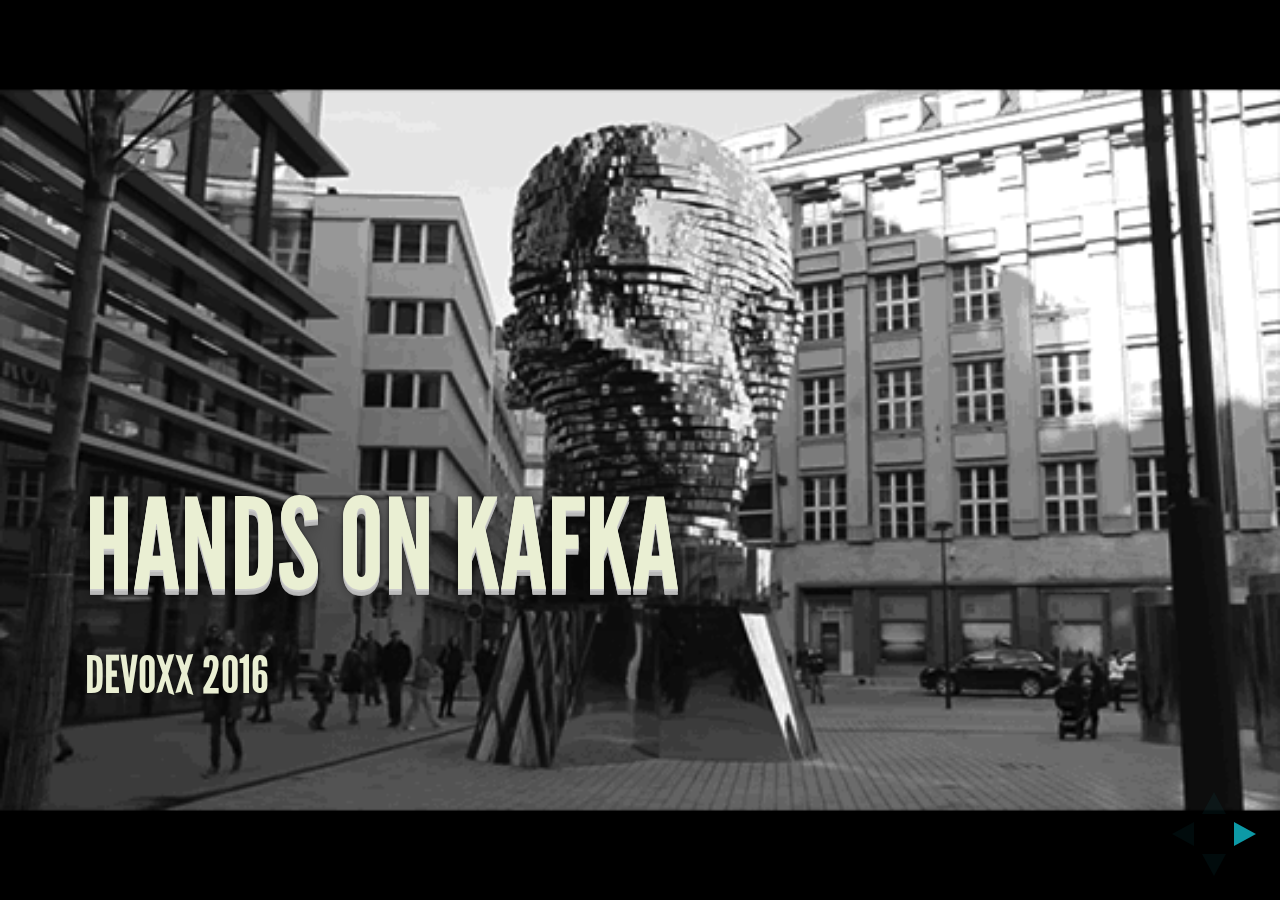
==== commit 4aef1a12: "remove spark" ====
--- a/reveal.js/index_java.html
+++ b/reveal.js/index_java.html
@@ -92,7 +92,7 @@
 Connected to localhost.
 Escape character is '^]'.
 						</code></pre>
-					</section>
+					</section>					
 				</section>
 
 				<section>
@@ -104,7 +104,7 @@
 					</section>
 					<section>
 						<h3>Modification de la configuration du serveur</h3>
-						<pre><code class="hljs" data-trim>
+						<pre><code class="hljs" data-trim>						
 //Changez la configuration par défaut avec 4 partitions
 vi config/server.properties
 ...
@@ -162,7 +162,7 @@
 //Broker 1
 //Lancez le noeud
 ./bin/kafka-server-start.sh config/server-1.properties
-
+							
 ...
 
 //Broker 2
@@ -240,7 +240,7 @@
                         <h3>Stockage des données</h3>
                         <pre><code class="hljs" data-trim>
 ls -l /tmp/kafka-logs-1 /tmp/kafka-logs-2
-
+                            
 /tmp/kafka-logs-1:
 total 16
 .
@@ -264,7 +264,7 @@
                         <h3>Stockage des données</h3>
                         <pre><code class="hljs" data-trim>
 ls -l /tmp/kafka-logs-*/devoxx-*/*
-
+                            
 /tmp/kafka-logs-1/devoxx-1/00000000000000000000.index
 /tmp/kafka-logs-1/devoxx-1/00000000000000000000.log
 /tmp/kafka-logs-1/devoxx-3/00000000000000000000.index
@@ -284,7 +284,7 @@
                         <p>Enfin, à l'intérieur des fichiers .log (segments) se trouvent les messages.</p>
                     </section>
 				</section>
-
+                
                 <section>
                     <h2>STEP_1</h2>
                     <h3>Codons un producteur</h3>
@@ -306,8 +306,8 @@
                         <p>Cette classe est une classe exécutable que vous pouvez lancer depuis Eclipse ou IntelliJ.</p>
                     </section>
                 </section>
-
-
+                
+                
                 <section data-background-video="http://i.imgur.com/zNJ4r1g.gifv">
                     <h2>STEP_1_1</h2>
                     <h3>Instanciation d'un KafkaProducer</h3>
@@ -325,7 +325,7 @@
                         <p><i>bootstrap.servers</i></p>
                         <p>Liste de host:port, séparés par des virgules, pour se connecter aux brokers Kafka. Pas besoin, de mettre la liste complète des brokers. Néanmoins c'est une bonne pratique d'en mettre au moins deux pour que votre producer soit tolérant à la panne d'un broker.</p>
                     </section>
-                    <section>
+                    <section>                        
                         <p><i>key.serializer</i> / <i>value.serializer</i></p>
                         <p>Les brokers Kafka manipulent les clés et valeurs des messages sous forme de byte arrays.</p>
                         <p>Mettre comme valeur le nom complet d'un classe qui implémente l'interface <i>org.apache.kafka.common.serialization.Serializer</i>.<p>
@@ -352,8 +352,8 @@
                         </code></pre>
                     </section>
                 </section>
-
-
+                
+                
                 <section>
                     <h2>STEP_1_2</h2>
                     <h3>Écriture dans le topic</h3>
@@ -535,9 +535,9 @@
                     </section>
                 </section>
 
-
-
-
+                
+                
+                
                 <section>
                     <h2>STEP_2</h2>
                     <h3>Codons un consommateur</h3>
@@ -563,8 +563,8 @@
                         <p>Cette classe est une classe exécutable que vous pouvez lancer depuis Eclipse ou IntelliJ.</p>
                     </section>
                 </section>
-
-
+                
+                
                 <section>
                     <h2>STEP_2_1</h2>
                     <h3>Instanciation d'un KafkaConsumer</h3>
@@ -617,8 +617,8 @@
 }</code></pre>
                     </section>
                 </section>
-
-
+                
+                
                 <section>
                     <h2>STEP_2_2</h2>
                     <h3>Abonnement au topic et consommation</h3>
@@ -1341,6 +1341,22 @@
                         <p>Ecrire des lignes dans le fichier best-db-ever.txt</p>
                         <p>Elles sont automatiquement répliquées dans le fichier second-best-db-ever.txt avec une petite transformation apportée par notre KafkaStream!</p>
                     </section>
+                    <section>
+                        <p>
+                            Kafka Streams vous offre donc :
+                        </p>
+                        <ul>
+                            <li>Un processing message par message ("temps réel" pas micro-batch)</li>
+                            <li>Un DSL facile d'utilisation pour transformer vos messages</li>
+                            <li>Un mode distribué avec tolérance à la panne</li>
+                        </ul>
+                        <p>Sans avoir à sortir l'artillerie lourde (Storm, Spark Streaming...)</p>
+                        <p>Vous pouvez parfaitement intégrer un job Kafka Streams au sein d'une application.</p>
+                    </section>
+                    <section>
+                        <p>Il également possible de faire des aggregats sur un flux de données ou même des jointures sur plusieurs flux de données.</p>
+                        <p>Kafka Streams utilise pour cela l'abstraction KTable</p>
+                    </section>
                 </section>
 
                 <section>
@@ -1358,6 +1374,10 @@
                     <section>
                         <p>Développons un traitement qui analysera la charge moyenne de CPU des 5
                             dernières secondes.</p>
+                    </section>
+                    <section>
+                        <p>Dans Maven/SBT décommenter l'import des dependences de Spark</p>
+                        <p>Décommentez les méthodes de la classe JavaSparkStreaming</p>
                     </section>
                 </section>
 
@@ -1471,14 +1491,14 @@
                         <p>Jetez un oeil à Confluent.io</p>
                     </section>
                 </section>
-
-
+                
+                
                 <section>
                     <h1>Merci</h1>
                 </section>
 
-
-
+                
+                
             </div>
 		</div>
 
